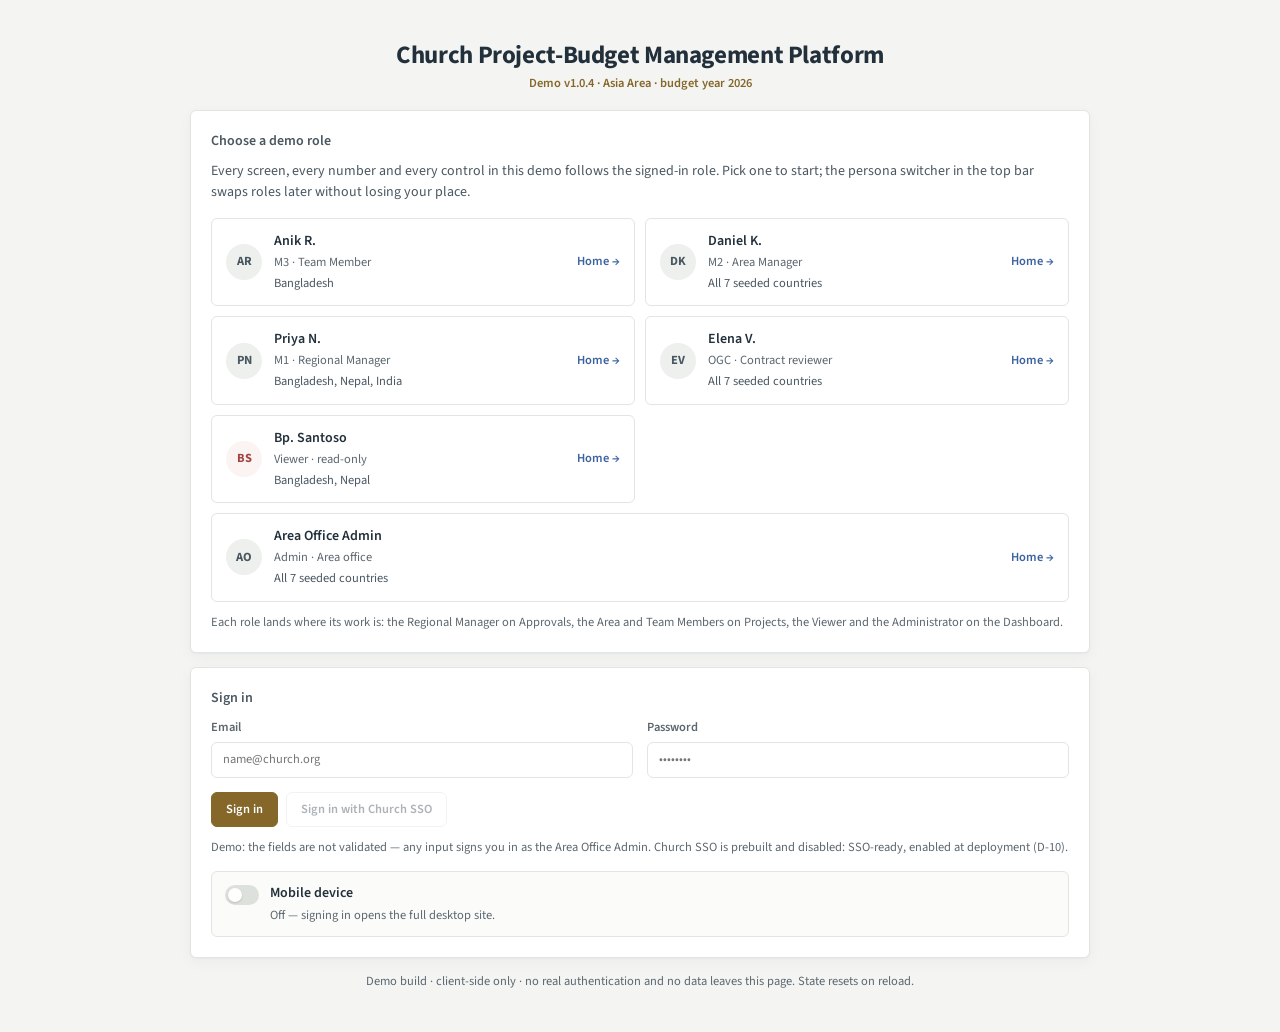
==== index.html @ 74d96c8b "Add files via upload" ====
<!DOCTYPE html>
<html lang="en">
<head>
<meta charset="UTF-8">
<meta name="viewport" content="width=device-width, initial-scale=1.0">
<title>Church Budget Platform — Demo v1.2.4</title>
<link rel="preconnect" href="https://fonts.googleapis.com">
<link rel="preconnect" href="https://fonts.gstatic.com" crossorigin>
<link href="https://fonts.googleapis.com/css2?family=Source+Sans+3:wght@400;600;700&family=Atkinson+Hyperlegible:wght@400;700&display=swap" rel="stylesheet">
<link rel="stylesheet" href="css/app.css">
<link rel="stylesheet" href="css/p4p6.css">
<link rel="stylesheet" href="css/dash.css">
<link rel="stylesheet" href="css/p5p9.css">
<link rel="stylesheet" href="css/p7p8.css">
<link rel="stylesheet" href="css/p1.css">
<link rel="stylesheet" href="css/p10.css">
<link rel="stylesheet" href="css/v101-proj.css">
<link rel="stylesheet" href="css/v101-msg.css">
<link rel="stylesheet" href="css/p9int.css">
<link rel="stylesheet" href="css/p12.css">
<link rel="stylesheet" href="css/home.css">
<link rel="stylesheet" href="css/p9data.css">
<!-- v1.2.2 shared view kit: last, so its grammar wins over page files -->
<link rel="stylesheet" href="css/uikit.css">
</head>
<body>

<div id="app"></div>

<script src="js/config.js"></script>
<script src="js/data.js"></script>
<script src="js/derive.js"></script>
<script src="js/store.js"></script>
<script src="js/actions.js"></script>
<script src="js/egc.js"></script>
<script src="js/contracts.js"></script>
<script src="js/ui.js"></script>
<!-- v1.2.2 shared view kit: after ui.js (uses U.flagMark/U.ccOf), before every page -->
<script src="js/uikit.js"></script>
<script src="js/widgets.js"></script>
<script src="js/pages/p3.js"></script>
<script src="js/pages/stubs.js"></script>
<script src="js/pages/p2.js"></script>
<script src="js/pages/p4.js"></script>
<script src="js/pages/p6.js"></script>
<script src="js/pages/p5.js"></script>
<script src="js/pages/p7.js"></script>
<script src="js/pages/p8.js"></script>
<script src="js/pages/p9.js"></script>
<script src="js/pages/p1.js"></script>
<script src="js/pages/p10.js"></script>
<script src="js/pages/p11.js"></script>
<script src="js/pages/p12.js"></script>
<!-- v1.2.0 role homes: after stubs.js so the real pages win (F30) -->
<script src="js/pages/p13.js"></script>
<script src="js/pages/p14.js"></script>
<script src="js/pages/p15.js"></script>
<script src="js/pages/p16.js"></script>
<script src="js/pages/p17.js"></script>
<!-- v1.2.0 persistence: immediately before app.js (T-01, F1) -->
<script src="js/persist.js"></script>
<script src="js/app.js"></script>
</body>
</html>
---- css/app.css ----
/* ============================================================================
   Church Budget Platform — application stylesheet
   Tokens per docs/03_DESIGN_SYSTEM.md, then components C-01…C-20 as sections.
   One family (Source Sans 3). No mono. No tracked-uppercase labels.
   Spacing comes from --pad and --gap only.
   ========================================================================= */

/* ---------------------------------------------------------------- tokens -- */
:root{
  --paper:#F4F5F3; --card:#FFFFFF; --ink:#22303B; --slate:#4A5761; --muted:#5C6770;   /* v1.2.1 R1: 5.3:1 on --paper (was #69747E = 4.36) */
  --line:#E2E5E1; --line2:#EDEFEC;
  --brass:#85672A;   /* v1.2.1 R2: white text 5.3:1 (was #9A7833 = 4.11); --brass-tint keeps the lighter hue for bars/chips */ --brass-tint:#9A7833; --verd:#366E63;   /* v1.2.1 R1: 5.3:1 on --verd-bg (was #3F7E72 = 4.28) */ --glass:#3C63A0; --rose:#A3423E;
  /* v1.2.3 audit — the deep-rose sibling, for rose TEXT on a tinted surface,
     the way --s3-ink already exists for --s3. Same hue (2°), one step
     darker: --rose itself measures 3.86–4.28:1 on the eight country tints
     once P5's expansion wash is over them and fails AA; this is 4.85:1 at
     worst. Fills, dots, borders and rules keep --rose. */
  --rose-ink:#8B3835;
  --rose-bg:#FBF4F3; --brass-bg:#FBF8F1; --verd-bg:#F5FAF8;
  --s1:#3F7E72; --s2:#3C63A0; --s3:#9A7833; --s4:#98A1A8; --sx:#A3423E;
  /* v1.2.1 R1 — text-safe variants: the s3/s4 fills stay pastel for bars, the words use these */
  --s3-ink:#85672A; --s4-ink:#5F6A72;
  --gantt-fill:#E7F0F5; --gantt-edge:#7FA8C4;
  --gantt-fill2:#EFEAF6; --gantt-edge2:#9280BC;

  --sans:'Source Sans 3',-apple-system,'Segoe UI',system-ui,sans-serif;
  --comfort:'Atkinson Hyperlegible','Source Sans 3',-apple-system,system-ui,sans-serif;
  --f:var(--sans);

  --r:6px; --pad:20px; --gap:14px;
  --shadow:0 1px 2px rgba(34,48,59,.04), 0 4px 14px rgba(34,48,59,.04);
  --gantt-label:178px;
}
body.comfort{--f:var(--comfort)}

/* -------------------------------------------------------- accent tones -- */
/* v1.2.5.1 — the Tone picker (top bar) recolours ONLY the warm brand-accent
   family, as one coherent hue: --brass and --s3-ink are the dark primary
   (white text on a filled control AND text on --paper, both AA-verified),
   --brass-tint / --s3 the lighter fill for bars & chips, --brass-bg a very
   light tint for chip/phase backgrounds. Every other token — rose, verd,
   glass, the country --cc-* tints and all neutrals — is left untouched, so
   the app's semantics and clean light base never change with the tone.
   Contrast (white-on-primary / primary-on-#F4F5F3):
     espresso-mocha 5.29 / 4.84   champagne-gold 5.05 / 4.61
     terracotta-clay 5.27 / 4.82  slate-blue 6.03 / 5.51
     forest-green 5.89 / 5.38     olive-sage 5.83 / 5.33
     ink-indigo 8.35 / 7.63       (all ≥ 4.5 AA). */
:root[data-tone="espresso-mocha"]{
  --brass:#85672A; --brass-tint:#9A7833; --brass-bg:#FBF8F1; --s3:#9A7833; --s3-ink:#85672A;
}
:root[data-tone="champagne-gold"]{
  --brass:#8A6A1F; --brass-tint:#B08A34; --brass-bg:#FBF6E8; --s3:#B08A34; --s3-ink:#8A6A1F;
}
:root[data-tone="terracotta-clay"]{
  --brass:#A85436; --brass-tint:#C47A55; --brass-bg:#FBF2ED; --s3:#C47A55; --s3-ink:#A85436;
}
:root[data-tone="slate-blue"]{
  --brass:#3C63A0; --brass-tint:#5D7FB5; --brass-bg:#EFF3FA; --s3:#5D7FB5; --s3-ink:#3C63A0;
}
:root[data-tone="forest-green"]{
  --brass:#366E63; --brass-tint:#4C8A7C; --brass-bg:#F0F7F4; --s3:#4C8A7C; --s3-ink:#366E63;
}
:root[data-tone="olive-sage"]{
  --brass:#5E6B24; --brass-tint:#7C8B3C; --brass-bg:#F5F7EA; --s3:#7C8B3C; --s3-ink:#5E6B24;
}
:root[data-tone="ink-indigo"]{
  --brass:#46468C; --brass-tint:#6B6BB0; --brass-bg:#F1F1FA; --s3:#6B6BB0; --s3-ink:#46468C;
}

/* ------------------------------------------------------------------ base -- */
*{box-sizing:border-box;margin:0;padding:0}
html,body{max-width:100%}
body{font-family:var(--f);background:var(--paper);color:var(--ink);
  font-size:14px;line-height:1.55;-webkit-font-smoothing:antialiased;
  overflow-wrap:break-word;overflow-x:hidden}
button{font:inherit;cursor:pointer;background:none;border:none;color:inherit}
a{color:inherit}
summary{list-style:none;cursor:pointer}
summary::-webkit-details-marker{display:none}
summary::marker{content:''}
.num{font-variant-numeric:tabular-nums}
.hide{display:none !important}
.vh{position:absolute;width:1px;height:1px;overflow:hidden;clip:rect(0 0 0 0);white-space:nowrap}

/* ============================================ C-01 · app shell + sidebar == */
.shell{display:grid;grid-template-columns:212px minmax(0,1fr);min-height:100vh}
.side{background:#FBFCFA;border-right:1px solid var(--line);padding:20px 0;
  position:sticky;top:0;height:100vh;min-width:0;display:flex;flex-direction:column}
.brand{font-size:16px;font-weight:700;padding:0 20px 16px;
  border-bottom:1px solid var(--line2);margin-bottom:12px;letter-spacing:-.01em}
.brand small{display:block;font-size:11.5px;font-weight:600;color:var(--brass);margin-top:2px}
.nav{min-width:0}
.side a{display:flex;justify-content:space-between;align-items:center;gap:8px;
  padding:9px 20px;font-size:14px;color:var(--slate);text-decoration:none}
.side a:hover{background:#F1F3F0}
.side a.on{background:#EDF0EC;color:var(--ink);font-weight:600;box-shadow:inset 3px 0 0 var(--brass)}
.side .grp{font-size:11.5px;font-weight:600;color:var(--muted);padding:18px 20px 6px}
.badge{font-size:11.5px;font-weight:600;color:#fff;background:var(--rose);
  border-radius:999px;padding:1px 8px;font-variant-numeric:tabular-nums;flex:none}
.side .me{margin-top:auto;padding:14px 20px 0;border-top:1px solid var(--line2);
  font-size:12.5px;color:var(--muted);min-width:0}
.side .me b{display:block;color:var(--slate);font-size:12.5px}

/* topbar (persona switcher lives here, top right) */
.topbar{display:flex;align-items:center;gap:10px;flex-wrap:wrap;
  padding:12px 28px;border-bottom:1px solid var(--line);background:#FBFCFA}
.topbar .where{font-size:12.5px;color:var(--muted);min-width:0}
.topbar .rt{margin-left:auto;display:flex;align-items:center;gap:10px;flex-wrap:wrap}
.persona{display:flex;align-items:center;gap:8px}
.persona label{font-size:12.5px;font-weight:600;color:var(--muted)}
.sel{font-family:inherit;font-size:12.5px;font-weight:600;color:var(--ink);
  border:1px solid var(--line);
  border-radius:var(--r);background:#fff;padding:7px 12px;white-space:nowrap;max-width:100%}
.rolechip{font-size:11.5px;font-weight:600;color:var(--slate);background:#EDF0EC;
  border-radius:999px;padding:2px 9px;white-space:nowrap}
.rolechip.viewer{background:var(--rose-bg);color:var(--rose)}

.main{padding:22px 28px 60px;min-width:0;max-width:1280px}

/* ------------------------------------------------------------ page head -- */
.pagehead{display:flex;align-items:center;gap:var(--gap);flex-wrap:wrap;margin-bottom:4px}
.pagehead h1{font-size:25px;font-weight:700;letter-spacing:-.015em;min-width:0}
.pagehead .sub{font-size:12.5px;color:var(--muted)}
.pagehead .sp{margin-left:auto;display:flex;gap:8px;flex-wrap:wrap;align-items:center}
.crumb{font-size:12.5px;font-weight:600;color:var(--muted);margin-bottom:6px}

/* ------------------------------------------------------- buttons / chips -- */
.btn{display:inline-flex;align-items:center;gap:6px;font-size:12.5px;font-weight:600;
  padding:7px 14px;border-radius:var(--r);border:1px solid var(--line);background:#fff;
  color:var(--slate);white-space:nowrap;text-decoration:none}
.btn:hover{border-color:var(--muted)}
.btn.brass{background:var(--brass);border-color:var(--brass);color:#fff}
.btn.brass:hover{border-color:var(--brass);filter:brightness(.95)}
.btn.sm{font-size:12.5px;padding:4px 10px}
.btn[disabled]{opacity:.45;pointer-events:none}

/* v1.2.5.1 — accent-tone picker (top bar). A small label plus a row of round
   swatches; each swatch always shows its OWN tone (static colours below), the
   active one carries a ring. The row lives inside .rt, which already wraps, so
   it never forces horizontal scroll down to 360px. */
.tonepick{display:flex;align-items:center;gap:6px;flex-wrap:wrap}
.tonelabel{font-size:11.5px;font-weight:600;color:var(--muted)}
/* the visible dot stays ~18px; the button itself is a 32px hit area (padding
   around the dot) so it is a proper tap target, not a sub-threshold one */
.tone-sw{display:inline-flex;align-items:center;justify-content:center;
  min-width:32px;min-height:32px;padding:7px;border:none;background:none;
  border-radius:999px;line-height:0}
.tone-sw .tone-dot{display:block;width:18px;height:18px;border-radius:999px;
  background:var(--sw);box-shadow:inset 0 0 0 1px rgba(34,48,59,.18)}
.tone-sw:hover .tone-dot{box-shadow:inset 0 0 0 1px rgba(34,48,59,.35)}
/* selected: a paper gap then a ring in the tone's own primary — visible on
   light and dark swatches alike */
.tone-sw.on .tone-dot{box-shadow:0 0 0 2px var(--card),0 0 0 3.5px var(--swr),inset 0 0 0 1px rgba(255,255,255,.35)}
.tone-sw:focus-visible{outline:2px solid var(--glass);outline-offset:1px}
.tone-sw:focus{outline:none}
.tone-sw:focus-visible .tone-dot{box-shadow:inset 0 0 0 1px rgba(34,48,59,.35)}
.tone-sw:active{transform:scale(.94)}
/* static per-tone swatch colours (dot fill --sw / ring --swr) — independent of
   the active tone so every swatch previews its own accent */
.tone-sw[data-tone="espresso-mocha"]{--sw:#9A7833;--swr:#85672A}
.tone-sw[data-tone="champagne-gold"]{--sw:#B08A34;--swr:#8A6A1F}
.tone-sw[data-tone="terracotta-clay"]{--sw:#C47A55;--swr:#A85436}
.tone-sw[data-tone="slate-blue"]{--sw:#5D7FB5;--swr:#3C63A0}
.tone-sw[data-tone="forest-green"]{--sw:#4C8A7C;--swr:#366E63}
.tone-sw[data-tone="olive-sage"]{--sw:#7C8B3C;--swr:#5E6B24}
.tone-sw[data-tone="ink-indigo"]{--sw:#6B6BB0;--swr:#46468C}

.filters{display:flex;gap:8px;flex-wrap:wrap;align-items:center;margin:var(--gap) 0}
.chip{font-size:12.5px;font-weight:600;padding:5px 12px;border-radius:999px;
  border:1px solid var(--line);background:#fff;color:var(--slate);white-space:nowrap}
.chip .n{font-size:11.5px;font-weight:600;color:var(--muted);margin-left:5px;
  font-variant-numeric:tabular-nums}
.chip:hover{border-color:var(--muted)}
.chip.on{background:var(--ink);border-color:var(--ink);color:#fff}
.chip.on .n{color:#C6CEC9}
.filters .sep{width:1px;height:20px;background:var(--line);margin:0 3px}
.search{font:inherit;font-size:12.5px;color:var(--ink);border:1px solid var(--line);
  border-radius:999px;background:#fff;padding:5px 14px;min-width:262px;flex:0 1 300px}
.search::placeholder{color:var(--muted)}
.search:focus{outline:none;border-color:var(--brass);box-shadow:0 0 0 3px rgba(154,120,51,.12)}
@media(max-width:520px){.search{min-width:0;flex:1 1 100%}}

/* -------------------------------------------------------- cards / C-02 --- */
.card{background:var(--card);border:1px solid var(--line);border-radius:var(--r);
  box-shadow:var(--shadow);padding:var(--pad);min-width:0}
.card + .card{margin-top:var(--gap)}
.card h2{font-size:14px;font-weight:600;color:var(--slate);margin-bottom:var(--gap)}
.card h2 .more{float:right;font-weight:600;font-size:12.5px;color:var(--glass);cursor:pointer}
.card p{font-size:14px;color:var(--slate)}
.card p + p{margin-top:8px}

.kpis{display:grid;grid-template-columns:repeat(4,minmax(0,1fr));gap:var(--gap);margin-bottom:var(--gap)}
.kpi{background:#fff;border:1px solid var(--line);border-left:3px solid var(--line);
  border-radius:var(--r);box-shadow:var(--shadow);padding:16px 18px;min-width:0}
.kpi.alert{border-left-color:var(--rose)}
.kpi .k{font-size:12.5px;font-weight:600;color:var(--muted);margin-bottom:6px}
.kpi .v{font-size:25px;font-weight:700;letter-spacing:-.01em;line-height:1.15;
  font-variant-numeric:tabular-nums}
.kpi.alert .v{color:var(--rose)}
.kpi .d{font-size:12.5px;color:var(--muted);margin-top:5px}

/* attention pill (shared micro-layout) */
.tagpill{flex:none;min-width:60px;text-align:center;font-size:12.5px;font-weight:700;
  font-variant-numeric:tabular-nums;padding:3px 6px;border-radius:999px;
  border:1.5px solid var(--line);color:var(--slate);background:#fff}
.tagpill.rose{border-color:#E5C6C4;color:var(--rose);background:var(--rose-bg)}
.tagpill.brass{border-color:#E2D3B4;color:var(--brass);background:var(--brass-bg)}

/* coverage cell (bar ∣ right-aligned %) */
.covcell{display:inline-grid;grid-template-columns:56px 48px;align-items:center;gap:8px}
.covbar{width:56px;height:5px;border-radius:999px;background:#EFF1EE;overflow:hidden}
.covbar i{display:block;height:100%;background:var(--verd);border-radius:999px}
.covbar.warn i{background:var(--brass)}
.covbar.over i{background:var(--rose)}
.covcell .cv{text-align:right;font-variant-numeric:tabular-nums;font-size:12.5px}
.covcell .cv.neg{color:var(--rose);font-weight:700}

/* ============================================== C-04 · data table ======== */
.tblwrap{overflow-x:auto}
.tbl{width:100%;border-collapse:collapse;font-size:14px}
.tblwrap .tbl{min-width:560px}
.tbl th{font-size:12.5px;font-weight:600;color:var(--muted);text-align:left;
  padding:0 12px 10px;border-bottom:1px solid var(--line);white-space:nowrap}
.tbl th.r,.tbl td.r{text-align:right}
.tbl td{padding:12px;border-bottom:1px solid var(--line2);vertical-align:middle}
.tbl tr:last-child td{border-bottom:none}
.tbl td.r{font-variant-numeric:tabular-nums;white-space:nowrap}
.tbl .neg{color:var(--rose);font-weight:700}
.tbl .dim{color:var(--muted)}

/* ================================== C-04/C-05 · P3 register + rows ======= */
.list{border:1px solid var(--line);border-radius:var(--r);background:#fff;
  box-shadow:var(--shadow);overflow:hidden}
.lhead,.prow{display:grid;
  grid-template-columns:minmax(0,1fr) 196px 116px 136px 30px;
  gap:12px;align-items:center;padding:11px 16px}
.lhead{background:#FAFBFA;border-bottom:1px solid var(--line);
  font-size:12.5px;font-weight:600;color:var(--muted)}
.lhead .r{text-align:right}

/* country group header — carries the derived committed total */
.ghd{display:flex;align-items:center;gap:12px;flex-wrap:wrap;
  padding:10px 16px;background:#F6F8F5;border-bottom:1px solid var(--line);
  border-top:1px solid var(--line)}
.list .ghd:first-of-type{border-top:none}
.ghd b{font-size:14px;font-weight:700}
.ghd .cnt{font-size:12.5px;color:var(--muted)}
.ghd .rt{margin-left:auto;display:flex;align-items:center;gap:12px;flex-wrap:wrap;
  font-size:12.5px;color:var(--muted)}
.ghd .rt .money{font-variant-numeric:tabular-nums;color:var(--slate);font-weight:600}
.ghd .rt .over{color:var(--rose);font-weight:700;font-variant-numeric:tabular-nums}

details.prj{border-bottom:1px solid var(--line2)}
details.prj:last-of-type{border-bottom:none}
summary.prow:hover{background:#FBFCFA}
details.prj[open] summary.prow{background:#F8FAF8}
.pname{min-width:0}
.pname .id{font-size:12.5px;font-weight:600;color:var(--brass);
  font-variant-numeric:tabular-nums}
.pname b{display:block;font-weight:600;font-size:14px;line-height:1.35;
  overflow:hidden;text-overflow:ellipsis;white-space:nowrap}
.pname small{display:block;color:var(--muted);font-size:12.5px;
  overflow:hidden;text-overflow:ellipsis;white-space:nowrap}
.stage{min-width:0}
.stage small{display:block;font-size:12.5px;color:var(--muted);margin-top:3px;
  font-variant-numeric:tabular-nums}
.stage small.hot{color:var(--rose);font-weight:600}
.stage small.warm{color:var(--brass);font-weight:600}
.amt{font-size:14px;text-align:right;white-space:nowrap;font-variant-numeric:tabular-nums;
  font-weight:600}
.amt small{display:block;font-size:12.5px;color:var(--muted);font-weight:400}
.chev{color:var(--muted);font-size:11.5px;text-align:right;transition:transform .18s}
details.prj[open] .chev{transform:rotate(180deg)}

/* ============================================= C-13 · status pill ======== */
.pill{display:inline-flex;align-items:center;gap:6px;font-size:12.5px;font-weight:600;
  padding:2px 10px;border-radius:999px;border:1px solid currentColor;
  white-space:nowrap;line-height:1.6}
.pill .dot{width:7px;height:7px;border-radius:50%;background:currentColor;flex:none}
/* v1.2.3 audit — --s1 (#3F7E72) is the STATUS 1 identity colour, kept for
   dots, bars and rules; as TEXT it measures 4.33:1 on --paper and fails AA,
   the same trap --s3 already has an --s3-ink for (CORE_API §7: use
   --s3-ink / --s4-ink for status TEXT). --verd is the same green family one
   step darker and is already the token for "status-1 green that has to be
   read", so the pill borrows it rather than introducing a ninth colour. */
.p-s1{color:var(--verd)}.p-s2{color:var(--s2)}.p-s3{color:var(--s3-ink)}
.p-s4{color:var(--s4-ink)}.p-sx{color:var(--sx)}

/* ============================================= C-17 · progress bar ======= */
.prog{display:flex;align-items:center;gap:8px;min-width:0}
.pb{flex:1;max-width:76px;height:6px;border-radius:999px;background:#EAEDEA;overflow:hidden;flex-shrink:0}
.pb i{display:block;height:100%;background:var(--verd);border-radius:999px}
.pb.mid i{background:var(--brass)}
.prog .pc{font-size:12.5px;color:var(--slate);white-space:nowrap;font-variant-numeric:tabular-nums}
.prog .na{font-size:12.5px;color:var(--muted);font-style:italic;min-width:0;
  overflow:hidden;text-overflow:ellipsis}

/* ============================================= expanded panel ============ */
.panel{padding:6px 16px 20px;background:#FCFDFC;border-top:1px solid var(--line2)}
.ph{font-size:12.5px;font-weight:600;color:var(--slate);margin:16px 0 9px;
  display:flex;align-items:center;gap:10px;flex-wrap:wrap}
.ph .r{margin-left:auto;display:flex;gap:6px;flex-wrap:wrap}
.gnote{font-size:12.5px;color:var(--muted);margin-top:9px}
.gnote a{color:var(--glass);font-weight:600}
.pmeta{display:flex;gap:18px;flex-wrap:wrap;font-size:12.5px;color:var(--muted);margin-top:2px}
.pmeta b{color:var(--slate);font-weight:600}

/* ============================ C-16 · stage stepper (v1.2.3 reframe) ======
   ToR 12 Sep, item 1 — "align each process width to be the same": the four
   rungs are one grid, four equal tracks, full width, everywhere U.stepper
   renders (P3, P4, P6, P10, P13). Item 2 — the frame below (.sl-sub, filled
   by U.rungSubline) is row 2 of the SAME grid; ui.js pins its grid-column
   start to the rung that is current, so its left edge is the current rung's
   left edge, not a floating block that could belong to any of the four. */
.stepline{display:grid;grid-template-columns:repeat(4,minmax(0,1fr));
  gap:8px var(--sl-gap,18px)}
.sl{position:relative;display:flex;flex-direction:column;gap:3px;min-width:0;
  font-size:12.5px;padding:7px 11px;border:1px solid var(--line);border-radius:var(--r);
  background:#fff;color:var(--slate)}
.sl-row{display:flex;align-items:baseline;gap:6px;flex-wrap:wrap;min-width:0}
.sl b{font-weight:600;min-width:0;overflow-wrap:break-word;hyphens:auto;-webkit-hyphens:auto}
.sl small{display:block;color:var(--muted);font-size:12.5px;font-variant-numeric:tabular-nums;
  white-space:normal;overflow-wrap:break-word}
.sl .mk{font-weight:700;flex:none}
.sl.ok{border-color:#B9D2C9;color:var(--verd);background:var(--verd-bg)}
.sl.ok small{color:#4F6E66}   /* v1.2.1 R1 */
.sl.wait{border-color:#E3C2BF;color:var(--rose);background:#FCF6F5}
.sl.wait small{color:#8E5C59}
.sl.todo{border-style:dashed;color:var(--muted)}
/* the connector between rungs: a line in the column gap, not a grid cell of
   its own — repeat(4,…) would no longer be four EQUAL tracks if a fifth,
   narrower "conn" item sat between them. .conn/.conn.ok stay defined as-is:
   U.stepline (the generic pill-row helper) still emits them for anything
   else that wants a plain connected row. */
.conn{width:16px;height:1.5px;background:var(--line);flex:none}
.conn.ok{background:#B9D2C9}
.sl:not(:first-child)::before{content:'';position:absolute;top:17px;
  left:calc(var(--sl-gap,18px) * -1);width:var(--sl-gap,18px);height:1.5px;background:var(--line)}
.sl.sl-prevok::before{background:#B9D2C9}

/* ================================================= C-06 · gantt ========== */
.gantt{border:1px solid var(--line);border-radius:var(--r);overflow:hidden;background:#fff}
.gantt-scroll{overflow-x:auto}
/* v1.0.4 — the today pill is absolutely positioned at the very top of the
   inner block and would otherwise print over a month-group heading; the pad gives
   it a lane of its own above the month row */
.gantt-inner{min-width:640px;position:relative;padding-top:var(--k-tmlane)}
.gm,.grow2{display:grid;grid-template-columns:var(--gantt-label) minmax(0,1fr)}
.gm{border-bottom:1px solid var(--line);background:#FAFBFA}
.gm .gl{border-right:1px solid var(--line);padding:7px 12px;font-size:12.5px;
  font-weight:600;color:var(--muted)}
.mrow{display:grid;grid-template-columns:repeat(4,minmax(0,1fr))}
.mh{text-align:center;padding:7px 4px;font-size:12.5px;color:var(--slate);
  border-left:1px solid var(--line2)}
.grow2{border-bottom:1px solid var(--line2)}
.grow2:last-child{border-bottom:none}
.grow2 .gl{padding:8px 12px;border-right:1px solid var(--line);display:flex;
  flex-direction:column;justify-content:center;min-width:0}
.grow2 .gl b{font-weight:600;font-size:14px;white-space:nowrap;overflow:hidden;text-overflow:ellipsis}
.grow2 .gl small{color:var(--muted);font-size:12.5px;white-space:nowrap;
  overflow:hidden;text-overflow:ellipsis}
.track{position:relative;display:grid;grid-template-columns:repeat(16,minmax(0,1fr));
  align-items:center;min-height:40px;
  background-image:linear-gradient(to right,var(--line2) 0 1px,transparent 1px 100%);
  background-size:calc(100%/16) 100%}
.bar{grid-row:1;align-self:center;z-index:2;height:26px;border-radius:999px;margin:0 3px;
  background:var(--gantt-fill);border:1px solid var(--gantt-edge);
  display:flex;align-items:center;padding:0 11px;gap:7px;font-size:12.5px;color:var(--ink);
  white-space:nowrap;overflow:hidden;position:relative}
.bar .fill{position:absolute;left:0;top:0;bottom:0;background:rgba(63,126,114,.22);
  border-radius:999px 0 0 999px}
.bar .fill.full{border-radius:999px}
.bar span{position:relative;z-index:1;overflow:hidden;text-overflow:ellipsis}
.bar.v2{background:var(--gantt-fill2);border-color:var(--gantt-edge2)}
.bar.plan{background:#F5F6F4;border-style:dashed;color:var(--muted)}
.bar i{width:7px;height:7px;border-radius:50%;background:var(--gantt-edge);flex:none;
  position:relative;z-index:1}
.bar.v2 i{background:var(--gantt-edge2)}
.bar.plan i{background:var(--s4)}
/* v1.2.3 — the "today · <date>" pill is gone (ToR's Overall item); K.todayMark
   (uikit) now draws the chapel marker (uikit.css §9) and calls the line here
   with cls:''. K.todayMark reads `o.cls || 'k'` — an empty string is falsy in
   JS, so it falls through to the default prefix and the line comes out
   ".k-today", not the old ".today"; this rule is renamed to match rather than
   the marker having to know this chart's old name for its line. */
.k-today{position:absolute;top:var(--k-tmlane);bottom:0;width:1.5px;background:var(--rose);opacity:.7;
  z-index:5;pointer-events:none;margin-left:-.75px}

/* ---------------------------------------------------------- foot strip -- */
.foot{display:flex;justify-content:space-between;gap:12px;flex-wrap:wrap;
  padding:13px 4px 0;font-size:12.5px;color:var(--muted)}
.foot b{color:var(--ink);font-variant-numeric:tabular-nums}
.foot .neg{color:var(--rose);font-weight:600;font-variant-numeric:tabular-nums}

/* ------------------------------------------------------------- notices -- */
.pagenote{font-size:12.5px;color:var(--muted);margin-top:16px;max-width:78ch}
.hintbar{margin:var(--gap) 0 0;padding:10px 14px;border:1px solid var(--line);
  border-left:3px solid var(--brass);border-radius:var(--r);background:#fff;
  font-size:12.5px;color:var(--slate)}
.phasetag{display:inline-block;font-size:11.5px;font-weight:600;color:var(--brass);
  background:var(--brass-bg);border:1px solid #E2D3B4;border-radius:999px;padding:1px 9px}
.stubgrid{display:grid;grid-template-columns:repeat(2,minmax(0,1fr));gap:var(--gap);margin-top:var(--gap)}
.stublist{list-style:none;font-size:14px;color:var(--slate)}
.stublist li{padding:7px 0;border-bottom:1px solid var(--line2);display:flex;gap:10px}
.stublist li:last-child{border-bottom:none}
.stublist li::before{content:'·';color:var(--brass);font-weight:700}

/* ================================ C-03 · aligned budget bar (v1.0.1) ===== */
/* Every row in a column shares one scale, so .ubar-rule lands on the same x
   down the whole column and reads as one continuous 100% line. Anything past
   it is the same 135° rose hatch the dashboard already uses for an over-run. */
.ubar-wrap{display:flex;align-items:center;gap:10px;min-width:0}
/* #EFF1EE is the same empty-track neutral the C-03 dashboard bar already uses,
   so a bar reads identically wherever it appears */
.ubar{position:relative;flex:1 1 auto;min-width:0;height:16px;border-radius:999px;
  background:#EFF1EE}
.ubar-wrap.sm .ubar{height:10px}
.ubar-fill{position:absolute;left:0;top:0;bottom:0;border-radius:999px 0 0 999px;
  background:var(--verd)}
.ubar-fill.warn,.ubar-fill.over{background:var(--brass)}
.ubar-over{position:absolute;top:0;bottom:0;border-radius:0 999px 999px 0;
  background:repeating-linear-gradient(135deg,
    rgba(163,66,62,.20) 0 5px, rgba(163,66,62,.42) 5px 10px)}
.ubar-rule{position:absolute;top:-7px;bottom:-7px;width:2px;background:var(--ink);
  border-radius:2px;opacity:.55}
.ubar-val{flex:none;min-width:52px;text-align:right;font-size:12.5px;font-weight:600;
  color:var(--slate);font-variant-numeric:tabular-nums}
.ubar-val.neg{color:var(--rose)}

/* ------------------------------------------------- generic field (C-11) -- */
/* the one plain input the shell owns; page stylesheets keep their own */
.fld{font-size:12.5px;font-family:inherit;color:var(--ink);background:var(--card);
  border:1px solid var(--line);border-radius:var(--r);padding:7px 11px;
  min-width:0;max-width:100%}
.fld:focus{outline:2px solid var(--glass);outline-offset:1px}
.fld.wide{width:100%;display:block}
.fldlab{display:block;font-size:12.5px;font-weight:600;color:var(--slate);margin-bottom:6px}
.fldrow{display:flex;gap:8px;align-items:center;flex-wrap:wrap;margin-bottom:var(--gap)}
.fldrow .fld{flex:1 1 240px}

/* ============================================== C-12 · modal (base) ====== */
.modal-wrap{position:fixed;inset:0;background:rgba(34,48,59,.32);z-index:80;
  display:flex;align-items:center;justify-content:center;padding:20px}
.modal{background:#fff;border-radius:8px;box-shadow:0 20px 50px rgba(34,48,59,.24);
  padding:var(--pad);max-width:460px;width:100%}
.modal h3{font-size:16px;font-weight:700;margin-bottom:8px}
.modal p{font-size:14px;color:var(--slate)}
.modal .acts{display:flex;gap:8px;justify-content:flex-end;margin-top:var(--gap)}

/* ============================================ C-20 · scope selector ====== */
.scope{position:relative}
.scope-btn{display:inline-flex;align-items:center;gap:8px;font-size:12.5px;font-weight:600;
  color:var(--ink);border:1px solid var(--line);border-radius:var(--r);background:#fff;
  padding:7px 12px;white-space:nowrap}
.scope-btn .chip{font-size:11.5px;font-weight:700;background:#EDF0EC;border-radius:999px;
  padding:1px 8px;color:var(--slate);border:none}

/* ========================================================= responsive ==== */
@media(max-width:1020px){
  .kpis{grid-template-columns:repeat(2,minmax(0,1fr))}
  .stubgrid{grid-template-columns:minmax(0,1fr)}
}
@media(max-width:880px){
  .shell{grid-template-columns:minmax(0,1fr)}
  .side{position:static;height:auto;flex-direction:column;padding:14px 0 0;
    border-right:none;border-bottom:1px solid var(--line)}
  .brand{padding:0 16px 12px;margin-bottom:0}
  .nav{display:flex;gap:2px;overflow-x:auto;padding:8px 10px;border-top:1px solid var(--line2)}
  .side .grp{display:none}
  .side a{padding:7px 12px;border-radius:var(--r);white-space:nowrap;font-size:12.5px}
  .side a.on{box-shadow:inset 0 -3px 0 var(--brass)}
  .side .me{margin:0;padding:10px 16px;border-top:1px solid var(--line2)}
  .side .me b{display:inline;margin-right:6px}
  .topbar{padding:10px 16px}
  .main{padding:18px 16px 48px}
}
@media(max-width:860px){
  .lhead,.prow{grid-template-columns:minmax(0,1fr) 120px 26px;row-gap:8px}
  .lhead .c-stage,.lhead .c-prog{display:none}
  .stage{grid-column:1/-1;order:4;display:flex;gap:10px;align-items:center;flex-wrap:wrap}
  .stage small{margin:0}
  .prog{grid-column:1/-1;order:5}
  .prog .pb{max-width:120px}
}
@media(max-width:520px){
  .kpis{grid-template-columns:minmax(0,1fr)}
  .main{padding:16px 12px 44px}
  .lhead,.prow{padding:11px 12px}
  .panel{padding:6px 12px 18px}
  .ghd{padding:10px 12px}
  .pagehead h1{font-size:20px}
  .topbar .rt{width:100%;margin-left:0}
  .sel{max-width:100%}
}

/* ---------------------------------------------------- v1.0.2 brand mark -- */
/* "Church Budget&Project MS" — chapel glyph in gold with a slow lux shimmer
   sweep and three twinkling glints. Deliberate client-requested accent; the
   effect stays inside the brand block and uses the brass family only. */
.brand-v2{display:flex;align-items:center;gap:10px;min-width:0}
.brand-v2 .btxt{min-width:0}
.brand-v2 .bname{display:block;font-size:14px;line-height:1.15;color:var(--ink)}
.bico{width:30px;height:30px;flex:none;overflow:visible}
.bico .bico-door{fill:#FDFBF6}
.bico{filter:drop-shadow(0 1px 2px rgba(154,120,51,.35))}
.bico g{animation:bico-lux 5.5s ease-in-out infinite}
@keyframes bico-lux{
  0%,100%{filter:brightness(1)}
  46%{filter:brightness(1)}
  52%{filter:brightness(1.28) saturate(1.15)}
  58%{filter:brightness(1)}
}
.bico .glint{fill:#E9D9A8;opacity:0}
.bico .g1{animation:bico-glint 5.5s ease-in-out infinite .2s}
.bico .g2{animation:bico-glint 5.5s ease-in-out infinite 1.9s}
.bico .g3{animation:bico-glint 5.5s ease-in-out infinite 3.4s}
@keyframes bico-glint{
  0%,100%{opacity:0;transform:scale(.4)}
  6%{opacity:.95;transform:scale(1.15)}
  12%{opacity:0;transform:scale(.4)}
}
/* v1.2.1 R4 — touch targets on narrow screens (P10, role homes, chips) */
@media (max-width:768px){
  .btn.sm,.btn{min-height:40px;padding-top:8px;padding-bottom:8px}
  .chip,.p6-chips .chip,.cchip{min-height:36px;padding-top:6px;padding-bottom:6px}
  .p6-id,.gs-link,.p6-card a:not(.btn){display:inline-block;padding:8px 0;min-height:32px}
  .cchip .x,.p2-scx,.p2-sc-x,[data-p2="scope-remove"]{min-width:28px;min-height:28px}
  .topbar .btn.sm{min-height:36px}
}
@media (prefers-reduced-motion:reduce){
  .bico g,.bico .glint{animation:none}
  .bico .glint{opacity:.5}
}

/* Add-on module chip beside a nav label (TimeBlock, D-07).
   v1.0.3 · the chip now reads "Required Licenses", so the nav label has to be
   allowed to shrink and the chip to wrap under it at narrow sidebar widths. */
.side a > span{min-width:0;overflow-wrap:break-word}
.side a .addon{display:inline-block;font-size:11.5px;font-weight:600;color:var(--brass);
  border:1px solid #E2D3B4;border-radius:999px;padding:0 6px;margin-left:7px;
  vertical-align:1px;background:#FDFBF6;letter-spacing:0;white-space:nowrap}
.p5-addon{font-size:11.5px;font-weight:600;color:var(--brass);
  border:1px solid #E2D3B4;border-radius:999px;padding:1px 8px;margin-left:8px;
  vertical-align:3px;background:#FDFBF6}

/* ============================================================================
   v1.0.3 · C-21 country identity palette
   ----------------------------------------------------------------------------
   Client-approved deviation from design rule 4 ("no tinted cards"): the seven
   seeded countries carry a flag-derived pastel identity so a country band on P3
   and a country section on P11 read as the same object. Three tones per country,
   defined ONCE here and nowhere else:

     --cc-<code>-bold   pastel, header/band background (BOLD tone)
     --cc-<code>-light  pastel, row-area / section background (LIGHT tone)
     --cc-<code>-line   saturated flag accent, for 3px rules and borders only

   Contrast, measured against the tokens actually printed on them:
     ink  #22303B on every -bold  ≥ 10.1:1     (AA/AAA normal text)
     slate#4A5761 on every -bold  ≥  5.5:1     (AA normal text)
     rose #A3423E on every -bold  ≥  4.6:1     (AA — the over/alert value)
     -line vs its own -bold       ≥  4.0:1     (AA non-text, 3px rules)
   The two flag-yellow lines (IND saffron, MMR golden) are darkened from the
   literal flag hex so a 3px rule clears 3:1 on both the pastel and white.

   Nothing else in the app may inherit these: the ONLY consumers are the .cc-*
   utility classes below, and the only elements that carry a .cc-* class are the
   P3 country band / body / chip and the P11 country header / row / pin. */
:root{
  --cc-bgd-bold:#D2E7DE; --cc-bgd-light:#F1F8F4; --cc-bgd-line:#2E6B54;
  --cc-npl-bold:#F4D8DE; --cc-npl-light:#FBF2F4; --cc-npl-line:#A63446;
  --cc-khm-bold:#D6E0F3; --cc-khm-light:#F1F4FA; --cc-khm-line:#33518F;
  --cc-ind-bold:#FCE3C3; --cc-ind-light:#FDF6EC; --cc-ind-line:#9C6318;
  --cc-mmr-bold:#F6EBB8; --cc-mmr-light:#FCF9EA; --cc-mmr-line:#7F6F1A;
  --cc-lao-bold:#F5DBD5; --cc-lao-light:#FBF3F1; --cc-lao-line:#2C4E8A;
  /* v1.0.4 · HKG. The flag is red and white, but red is already spoken for by
     NPL crimson and LAO, so the identity comes from the bauhinia flower on the
     flag instead: a violet family that stays its own colour beside both. */
  --cc-hkg-bold:#E3DCF0; --cc-hkg-light:#F5F2FA; --cc-hkg-line:#5B4A8A;
  /* neutral fallback for any country the palette does not know */
  --cc-x-bold:#E4E7E3;   --cc-x-light:#F7F8F6;   --cc-x-line:#69747E;
}

/* The utility classes expose the trio under three generic names, so every page
   stylesheet writes var(--ccb) / var(--ccl) / var(--ccx) and stays completely
   palette-agnostic — an eighth country is one line here and nothing else. */
.cc-x  {--ccb:var(--cc-x-bold);  --ccl:var(--cc-x-light);  --ccx:var(--cc-x-line)}
.cc-bgd{--ccb:var(--cc-bgd-bold);--ccl:var(--cc-bgd-light);--ccx:var(--cc-bgd-line)}
.cc-npl{--ccb:var(--cc-npl-bold);--ccl:var(--cc-npl-light);--ccx:var(--cc-npl-line)}
.cc-khm{--ccb:var(--cc-khm-bold);--ccl:var(--cc-khm-light);--ccx:var(--cc-khm-line)}
.cc-ind{--ccb:var(--cc-ind-bold);--ccl:var(--cc-ind-light);--ccx:var(--cc-ind-line)}
.cc-mmr{--ccb:var(--cc-mmr-bold);--ccl:var(--cc-mmr-light);--ccx:var(--cc-mmr-line)}
.cc-lao{--ccb:var(--cc-lao-bold);--ccl:var(--cc-lao-light);--ccx:var(--cc-lao-line)}
.cc-hkg{--ccb:var(--cc-hkg-bold);--ccl:var(--cc-hkg-light);--ccx:var(--cc-hkg-line)}

/* the flag glyph: colour emoji, so it must never inherit a text colour or a
   tabular-numeral setting; sized to sit on the label baseline */
.ccflag{font-style:normal;font-size:14px;line-height:1;flex:none;
  font-variant-numeric:normal;letter-spacing:0;display:inline-flex;align-items:center;vertical-align:-1px}
/* v1.2.1 R3 — inline SVG flags (renders the same on Windows; emoji flags fell back to letters) */
.ccflag svg{width:16px;height:12px;border-radius:2px;box-shadow:0 0 0 1px rgba(0,0,0,.08);display:block}
.dwcc .ccflag svg,.p11-cc .ccflag svg{width:14px;height:10.5px}

/* ================================ v1.1.0 · gate step (U.gateStep · C-15b) ==
   One fragment, four surfaces (P3 panel, P4 tracker, P6 inbox, P10). Chips
   reuse the pill grammar already in this file — no new colours, no new
   family, nothing that a page stylesheet has to know about. */
.gs{min-width:0}
.gs-hd{display:flex;align-items:baseline;gap:8px;flex-wrap:wrap}
.gs-hd b{font-size:14px;font-weight:600}
.gs-mode{font-size:11.5px;font-weight:600;color:var(--muted)}
.gs-line{display:flex;align-items:center;gap:7px;flex-wrap:wrap;margin-top:5px}
.gs-sub{font-size:12.5px;color:var(--muted);margin-top:4px}
.gs-sub b{color:var(--slate);font-weight:600}
.gs-src{font-size:11.5px;font-weight:600;color:var(--slate);background:#EFF1EE;
  border:1px solid var(--line);border-radius:999px;padding:1px 9px;white-space:nowrap}
.gs-src.adv{color:var(--brass);border-color:#E2D3B4;background:var(--brass-bg)}
.gs-ref{font-size:12.5px;color:var(--muted)}
.gs-sync{font-size:11.5px;font-weight:600;border:1px solid var(--line);border-radius:999px;
  padding:1px 9px;color:var(--muted);white-space:nowrap}
.gs-sync.ok{color:var(--verd);border-color:#B9D2C9;background:var(--verd-bg)}
.gs-sync.queued{color:var(--brass);border-color:#E2D3B4;background:var(--brass-bg)}
.gs-sync.failed{color:var(--rose);border-color:#E5C6C4;background:var(--rose-bg)}
.gs-link{font-size:12.5px;font-weight:600;color:var(--glass);text-decoration:none;white-space:nowrap}
.gs-link:hover{text-decoration:underline}

/* --------- v1.1.0 · P10 quick-view rows for proposals and contracts -------
   The two new lists reuse .p10-card exactly (css/p10.css); what they add is a
   card that is itself the link, which a <button> needs spelling out. Kept here
   rather than in p10.css so the whole v1.1.0 UI delta sits in one file. */
.p10-link{display:block;width:100%;text-align:left;text-decoration:none;color:inherit}
.p10-link:hover{border-color:var(--brass)}

/* ======================================================= v1.2.0 FLOW =====
   WP2 · the four-rung stepper's new parts, plus the shared list grammars the
   needs-you row, the worker task list, the chain line and the portfolio bar
   row are drawn with. Nothing above this fence is touched. */
.sl.sl-cur{box-shadow:0 0 0 2px rgba(0,0,0,.045)}
.sl.sl-dead{border-color:#E3C2BF;color:var(--rose);background:#FCF6F5}
.sl.sl-dead s{text-decoration:line-through;opacity:.75}
.sl-tag{font-size:11.5px;font-weight:700;letter-spacing:.02em;text-transform:uppercase;
  color:#fff;background:var(--rose);border-radius:999px;padding:1px 7px;margin-left:2px}
/* v1.2.3 (ToR 12 Sep, item 2/3) — the frame under the current rung. A plain
   border by default; the left accent and tint pick up the worst tone among
   the lines it holds (hot/warm), so a waiting gate still reads as the time
   alert it is now that the alert lives inside the frame instead of floating
   as its own rose sentence above it. Grid-column start comes from ui.js. */
.sl-sub{display:block;grid-column:var(--sl-c4,1)/-1;
  margin-top:8px;padding:9px 13px;font-size:12.5px;color:var(--muted);
  background:#fff;border:1px solid var(--line);border-left:3px solid var(--line);
  border-radius:var(--r);min-width:0}
.sl-sub.warm{border-left-color:var(--brass);background:var(--brass-bg)}
.sl-sub.hot{border-left-color:var(--rose);background:var(--rose-bg)}
/* audit G2 — the four-rung ladder inside Needs-you rows (P6, P10, P14) */
.p6-inline-step{margin-top:8px}
/* v1.2.3 audit — this ladder is ALWAYS two tracks, at every viewport. It
   lives inside a compact card whose width is set by that card's grid, not by
   the viewport, so the media query above cannot see it: at 1440 its four
   rungs are 84px each and every one of the four labels broke mid-word
   ("Implementation" needs ~81px of text at this 11.5px step against 70px of
   box). Two tracks give it ~180px and all four read on one line. The pin
   follows for the same reason it does below 1024. */
.p6-inline-step .stepline{row-gap:4px;--sl-gap:8px;
  grid-template-columns:repeat(2,minmax(0,1fr))}
.p6-inline-step .sl-sub{grid-column:var(--sl-c2,1)/-1}
.p6-inline-step .sl:nth-child(3)::before{display:none}
.p6-inline-step .sl{padding:2px 7px;font-size:11.5px}
.p6-inline-step .sl small{display:none}
.p6-inline-step .sl-sub{margin-top:4px;padding:5px 8px;font-size:12.5px}
.p6-inline-step.compact .sl-sub{display:none}
.p6-inline-step.compact .sl{padding:1px 6px;font-size:11.5px}
.sl-line{display:block;font-variant-numeric:tabular-nums}
.sl-line.warm{color:#8E5C59}
.sl-line.hot{color:var(--rose);font-weight:600}
/* ------------------------------------------ stepper · narrow tier (v1.2.3
   audit ruling on the open item "at 390px the rung labels wrap mid-word").
   Confirmed: at 390 the four tracks are 63.75px inside a P3 expansion and
   78px in the P4 header, against ~88px for "Implementation", so every rung
   label broke mid-word and the tallest ran to four lines (measured
   getBoundingClientRect heights 78/58/39/58 at 390). It never clipped and
   never scrolled, but four ragged pillar-of-letters rungs is not a stepper.
   The ruling is the first of ToR's two options: below 1024px the stepper is
   two equal tracks, two rows, and .sl-sub's pin follows it via --sl-c2
   (ui.js emits both), so the frame's left edge is still its own rung's.

   1023 and not 560, which is where this landed first and was wrong: the
   host card's width does NOT track the viewport monotonically — the sidebar
   collapses to a top strip at 880 (see .side's own query), so a P3 expansion
   is 152.8px per rung at 768 but only 126.8px at 900. Measured across P3's
   expansion, P4's header and P6's Gates segment at 640/680/720/760/780/820/
   860/900, "Implementation" breaks mid-word anywhere the rung falls under
   ~135px, and the whole 600–900 band does. A breakpoint set from 390 alone
   would have left the defect alive across the entire tablet range while
   looking fixed on a phone. 1023 is the first tier boundary above the worst
   case; at 1024 the narrowest of the three hosts still gives 157.8px.

   The connector that draws in the column gap is dropped on the rung that
   starts the second row — there is nothing to its left to connect to. */
@media (max-width:1023px){
  .stepline{grid-template-columns:repeat(2,minmax(0,1fr))}
  .sl-sub{grid-column:var(--sl-c2,1)/-1}
  .sl:nth-child(3)::before{display:none}
}
.sl-gates{display:flex;flex-wrap:wrap;gap:10px 14px;margin-top:2px}
/* the "manual" explanation (T-08 · ToR item 3) — one line, once per frame,
   not repeated per chip; reuses the .gnote grammar already in this file */
.gs-note{flex:0 0 100%;font-size:12.5px;color:var(--muted);margin-top:2px}

/* ---- worker task list (GOV.UK grammar: whole row, sentence-case tag) ---- */
.tasklist{list-style:none;margin:8px 0 0;padding:0;border-top:1px solid var(--line)}
.tasklist li{border-bottom:1px solid var(--line)}
.tasklist a{display:flex;align-items:center;justify-content:space-between;gap:12px;
  padding:9px 4px;text-decoration:none;color:var(--ink);font-size:14px}
.tasklist a:hover{background:rgba(0,0,0,.02)}
.tasklist .tl-lab{font-weight:600}
.tasklist .tl-tag{font-size:11.5px;font-weight:600;border-radius:999px;padding:2px 9px;
  border:1px solid var(--line);color:var(--slate);background:#fff;white-space:nowrap}
.tasklist .tl-tag.tl-done{border-color:#B9D2C9;color:var(--verd);background:var(--verd-bg)}
.tasklist .tl-tag.tl-blocked{border-style:dashed;color:var(--muted)}
.tasklist .tl-tag.tl-na{border-style:dashed;color:var(--muted)}
.tasklist li.tl-done .tl-lab{color:var(--muted);font-weight:500}

/* ---- who did what, when ---- */
.chain{list-style:none;margin:6px 0 0;padding:0;font-size:12.5px;color:var(--muted)}
.chain li{display:flex;gap:8px;align-items:baseline;padding:1px 0}
.chain b{color:var(--slate);font-weight:600;flex:none}
.chain span{flex:1 1 auto;min-width:0;overflow:hidden;text-overflow:ellipsis;white-space:nowrap}
.chain time{flex:none;font-variant-numeric:tabular-nums}

/* ---- bullet bar row (needs-you row + portfolio ordered list) ---- */
.cbar-row{display:flex;align-items:center;gap:14px;padding:9px 4px;text-decoration:none;
  color:var(--ink);border-bottom:1px solid var(--line)}
.cbar-row:hover{background:rgba(0,0,0,.02)}
.cbar-name{flex:0 0 200px;display:flex;flex-direction:column;font-size:14px}
.cbar-name small{color:var(--muted);font-size:11.5px}
.cbar-bar{flex:1 1 auto;min-width:120px}
.cbar-fig{flex:0 0 170px;text-align:right;display:flex;flex-direction:column}
.cbar-fig small{color:var(--muted);font-size:11.5px}
.p6-card .cbar-row{display:block;border-bottom:0;padding:2px 0 0;max-width:460px}
.p6-card .cbar-row .p2-bwrap{padding:18px 0 0}
.p6-card .cbar-row .p2-bar{height:12px}

/* ---- the inline reason composer (T-10 · p6r-*) ---- */
.p6-inline{margin-top:8px;padding:8px;border:1px solid var(--line);border-radius:var(--r);
  background:#fff}
.p6-inline textarea{width:100%;min-height:44px;font:inherit;font-size:12.5px}
.p6-iacts{display:flex;gap:8px;margin-top:6px}
.p6-inline-step{margin-top:4px}
.p6-card.is-focused{box-shadow:0 0 0 2px var(--glass)}

/* ====================================================== v1.2.0 SHELL =====
   WP4 · exactly two shell-level additions: the tint that tells the admin
   console apart from a persona home (T-11), and the pre-render placeholder
   app.js paints while persistence restores (T-01). Nothing above this fence
   is touched. */
.shell-admin .topbar{background:linear-gradient(180deg,#FBF8F1 0%,#F7F3E9 100%);
  border-bottom-color:#E4D9BE}
.shell-admin .side{background:#FAF8F2;border-right-color:#E7DFCB}
.shell-admin .side a.on{box-shadow:inset 3px 0 0 var(--brass);background:#F2EDDF}
.shell-admin .main{box-shadow:inset 0 3px 0 -1px rgba(154,120,51,.28)}

.restoring{display:flex;align-items:center;justify-content:center;min-height:100vh;
  font-size:14px;color:var(--muted);letter-spacing:.01em}
---- css/p4p6.css ----
/* ============================================================================
   P4 project detail · P6 approvals inbox · C-08 / C-09 / C-10 / C-11 / C-15
   Everything here is namespaced .p4- / .p6- / .act- and reuses the tokens and
   the card anatomy from css/app.css. One family, sentence-case labels,
   tabular numerals on every money and day value.
   ========================================================================= */

/* ================================================== P4 · header ========== */
.p4-head{display:flex;align-items:flex-start;gap:var(--gap);flex-wrap:wrap;margin-bottom:8px}
.p4-htitle{min-width:0;flex:1 1 320px}
.p4-htitle h1{font-size:25px;font-weight:700;letter-spacing:-.015em;line-height:1.25}
.p4-tags{display:flex;gap:7px;flex-wrap:wrap;align-items:center;margin-top:7px}
.p4-tag{font-size:12.5px;font-weight:600;color:var(--slate);background:#EFF1EE;
  border-radius:999px;padding:2px 10px;white-space:nowrap}
.p4-warn{font-size:12.5px;font-weight:600;color:var(--brass);background:var(--brass-bg);
  border:1px solid #E2D3B4;border-radius:999px;padding:1px 10px;white-space:nowrap;
  font-variant-numeric:tabular-nums}
.p4-warn.hot{color:var(--rose);background:var(--rose-bg);border-color:#E5C6C4}
.p4-hacts{display:flex;gap:8px;flex-wrap:wrap}
.p4-hmeta{display:flex;gap:18px;flex-wrap:wrap;align-items:center;font-size:12.5px;
  color:var(--muted);padding-bottom:var(--gap);border-bottom:1px solid var(--line)}
.p4-hmeta b{color:var(--slate);font-weight:600}
.p4-hprog{display:flex;align-items:center;gap:8px;min-width:0}

/* ------------------------------------------- C-10 pinned decision banner - */
.p4-pin{display:flex;gap:12px;align-items:flex-start;background:var(--card);
  border:1px solid var(--line);border-left:3px solid var(--brass);border-radius:var(--r);
  box-shadow:var(--shadow);padding:14px var(--pad);margin:var(--gap) 0}
.p4-pinlab{flex:none;font-size:12.5px;font-weight:600;color:var(--brass)}
.p4-pinbody{min-width:0;font-size:14px;color:var(--ink)}
.p4-pinbody small{display:block;font-size:12.5px;color:var(--muted);margin-top:3px;
  font-variant-numeric:tabular-nums}
.p4-pinact{margin-left:auto;flex:none}
.p4-pin.empty{display:block;border-left-color:var(--line);color:var(--muted);
  font-size:12.5px;box-shadow:none;background:transparent;border-style:dashed;padding:11px 14px}

/* ================================================== P4 · two-column ====== */
.p4-cols{display:grid;grid-template-columns:minmax(0,1fr) 336px;gap:var(--gap);
  align-items:start;margin-top:var(--gap)}
.p4-main{min-width:0}
.p4-aside{min-width:0;display:flex;flex-direction:column;gap:var(--gap)}
.p4-aside .card + .card{margin-top:0}
.p4-two{display:grid;grid-template-columns:repeat(2,minmax(0,1fr));gap:var(--gap)}
.p4-two + .card,.p4-two + .p4-two{margin-top:var(--gap)}
.p4-two .card + .card{margin-top:0}

/* ------------------------------------------------------------- tabs ----- */
/* Seven tabs since v1.1.0 (Contracts). Same rule as the admin strip: one row
   at every width, scrolled sideways rather than wrapped into three rows on a
   phone. Only this row scrolls; the page does not. */
.p4-tabs{display:flex;gap:2px;flex-wrap:nowrap;overflow-x:auto;overflow-y:hidden;
  -webkit-overflow-scrolling:touch;scrollbar-width:none;-ms-overflow-style:none;
  border-bottom:1px solid var(--line);
  margin-bottom:var(--gap)}
.p4-tabs::-webkit-scrollbar{display:none}
.p4-tab{flex:none;font-size:12.5px;font-weight:600;color:var(--muted);padding:8px 13px;
  border-bottom:2px solid transparent;margin-bottom:-1px;white-space:nowrap}
.p4-tab:hover{color:var(--slate)}
.p4-tab.on{color:var(--ink);border-bottom-color:var(--brass)}
.p4-tbadge{font-size:11.5px;font-weight:700;color:var(--rose);background:var(--rose-bg);
  border-radius:999px;padding:0 7px}

/* ---------------------------------------------------------- field lists - */
.p4-fields{display:grid;gap:0}
.p4-field{display:flex;justify-content:space-between;gap:12px;padding:6px 0;
  border-bottom:1px solid var(--line2);font-size:14px}
.p4-field:last-child{border-bottom:none}
.p4-field span{color:var(--muted);font-size:12.5px;font-weight:600;flex:none}
.p4-field b{font-weight:600;text-align:right;min-width:0;overflow-wrap:anywhere;
  font-variant-numeric:tabular-nums}
.p4-note{font-size:12.5px;color:var(--muted);margin-top:10px}
.p4-note.alert{border-left:3px solid var(--rose);padding-left:10px;color:var(--slate)}
.p4-err{font-size:12.5px;font-weight:600;color:var(--rose);border-left:3px solid var(--rose);
  padding:2px 0 2px 10px;margin:8px 0}
.p4-empty{font-size:12.5px;color:var(--muted);font-style:italic;padding:14px 0}

/* ------------------------------------------------------- budget line ---- */
.p4-bl{display:grid;grid-template-columns:auto minmax(0,1fr) auto;gap:var(--gap);
  align-items:center}
.p4-blv span,.p4-blr span{display:block;font-size:16px;font-weight:700;
  font-variant-numeric:tabular-nums;line-height:1.2}
.p4-blr{text-align:right}
.p4-blv small,.p4-blr small{display:block;font-size:12.5px;color:var(--muted);margin-top:2px}
.p4-blbar{height:7px;border-radius:999px;background:#EFF1EE;overflow:hidden}
.p4-blbar i{display:block;height:100%;background:var(--brass);border-radius:999px}
.p4-btbl td{font-size:14px}
/* v1.2.5 S3 (F15) — the "This project" budget table is a 2-column label/value
   list inside one half of the .p4-two split (~400px per card at 1440, ~320 at
   1280), but it inherited the generic data-table floor .tblwrap .tbl{min-width:
   560px}. At 560px it burst its card and its value column (nowrap money) was
   laid out OVER the neighbouring country card — "$760,801" landing on "Country
   ceiling". Drop the floor for THIS table so it fits its own card: the value
   stays a clean right-flush column and the prose label wraps instead. Higher
   specificity than the generic .tblwrap .tbl floor so it actually wins. */
.tblwrap .tbl.p4-btbl{min-width:0}
.p4-btbl td:first-child{white-space:normal;overflow-wrap:anywhere}
/* v1.2.5 S3 (F15) — the budget country card holds money in its value column.
   The default .p4-field lets the value break anywhere (overflow-wrap:anywhere)
   and pins the label at its natural width (flex:none) — so a long label
   ("Committed across statuses 1–4") squeezed the value until "$1,310,801"
   wrapped to "$1,31 / 0,801". Flip the priority HERE only: the prose label
   takes the flexible track and wraps, the figure is atomic and never splits.
   Scoped to .p4-bfields so the Record/Stage/watchers fields (which hold free
   text like the return reason and the watcher list) still wrap normally. */
.p4-bfields .p4-field span{flex:1 1 auto;min-width:0;overflow-wrap:anywhere}
.p4-bfields .p4-field b{flex:none;white-space:nowrap;overflow-wrap:normal}

/* ------------------------------------------------------- timeline card -- */
.p4-thead{display:flex;align-items:center;gap:10px;flex-wrap:wrap;font-size:14px;
  font-weight:600;color:var(--slate);margin-bottom:var(--gap)}
.p4-thead .r{margin-left:auto;display:flex;gap:6px;flex-wrap:wrap}

/* ============================================ C-08 · approval panel ====== */
.p4-steps{display:grid;gap:0}
.p4-step{display:flex;gap:10px;align-items:flex-start;padding:8px 0;
  border-bottom:1px solid var(--line2)}
.p4-step:last-child{border-bottom:none}
.p4-step .mk{flex:none;width:16px;text-align:center;font-weight:700;font-size:12.5px}
.p4-step b{display:block;font-size:14px;font-weight:600}
.p4-step small{display:block;font-size:12.5px;color:var(--muted);margin-top:1px;
  font-variant-numeric:tabular-nums}
.p4-step small b{display:inline;color:var(--slate)}
.p4-step.ok .mk{color:var(--verd)}
.p4-step.wait .mk{color:var(--brass)}
.p4-step.hot .mk{color:var(--rose)}
.p4-step.todo .mk,.p4-step.todo b{color:var(--muted)}

/* ------------------------------------------- C-15 external gate tracker - */
.p4-gate{border-top:1px solid var(--line2);border-bottom:1px solid var(--line2);
  padding:10px 0;margin:2px 0}
.p4-glab{font-size:12.5px;font-weight:600;color:var(--brass);margin-bottom:8px}
.p4-gsys{padding:9px 0;border-bottom:1px dashed var(--line)}
.p4-gsys:last-of-type{border-bottom:none}
.p4-gsys.hot{border-left:3px solid var(--rose);padding-left:10px}
.p4-gh{display:flex;align-items:center;gap:8px;justify-content:space-between}
.p4-gh b{font-size:14px;font-weight:600}
.p4-gp{font-size:12.5px;font-weight:600;border-radius:999px;padding:1px 9px;
  border:1px solid var(--line);color:var(--slate);white-space:nowrap;
  font-variant-numeric:tabular-nums}
.p4-gp.ok{color:var(--verd);border-color:#B9D2C9;background:var(--verd-bg)}
.p4-gp.wait{color:var(--brass);border-color:#E2D3B4;background:var(--brass-bg)}
.p4-gp.hot{color:var(--rose);border-color:#E5C6C4;background:var(--rose-bg)}
.p4-gp.todo{color:var(--muted);border-style:dashed}
.p4-gsub{font-size:12.5px;color:var(--muted);margin-top:3px;font-variant-numeric:tabular-nums}
.p4-gsub b{color:var(--slate);font-weight:600}
.p4-grem{display:block;font-style:normal;font-size:12.5px;color:var(--slate);margin-top:3px}
.p4-gbtns{display:flex;gap:6px;flex-wrap:wrap;margin-top:8px}

/* ------------------------------------------------- A-07 ready prompt ---- */
.p4-ready{border-left:3px solid var(--brass);padding:8px 0 8px 11px;margin:10px 0 2px}
.p4-ready b{display:block;font-size:14px;font-weight:700;color:var(--brass)}
.p4-ready small{display:block;font-size:12.5px;color:var(--muted);margin-top:2px}
.p4-ready.compact{margin:var(--gap) 0 0}

/* ------------------------------------------------------- forms / inputs - */
.p4-form{display:grid;grid-template-columns:repeat(2,minmax(0,1fr));gap:var(--gap)}
.p4-lab{display:block;font-size:12.5px;font-weight:600;color:var(--muted);min-width:0}
.p4-lab.wide{grid-column:1/-1}
.p4-input{display:block;width:100%;font:inherit;font-size:12.5px;color:var(--ink);
  background:#fff;border:1px solid var(--line);border-radius:var(--r);padding:7px 11px;
  margin-top:5px;font-weight:400;min-width:0}
.p4-input.sm{font-size:12.5px;padding:5px 10px;margin-top:7px}
.p4-input:focus{outline:none;border-color:var(--brass);box-shadow:0 0 0 3px rgba(154,120,51,.12)}
.p4-input[disabled]{background:#F7F8F6;color:var(--muted)}
textarea.p4-input{resize:vertical;line-height:1.5}
.p4-lab .sel{display:block;width:100%;margin-top:5px;font-weight:400;font-size:12.5px}
.p4-actrow{display:flex;gap:8px;flex-wrap:wrap;margin-top:var(--gap)}
.p4-owner{display:flex;gap:11px;align-items:center;margin-bottom:11px}
.p4-owner b{display:block;font-size:14px;font-weight:600}
.p4-owner small{display:block;font-size:12.5px;color:var(--muted)}
.p4-msub{font-size:12.5px;color:var(--muted);margin-bottom:11px;
  font-variant-numeric:tabular-nums}
.p4-modal{max-width:560px;max-height:88vh;overflow:auto}
.p4-modal .p4-lab{margin-top:11px}

/* ============================================== C-09 · activity stream === */
.act-card{padding:0}
.act-ftabs{display:flex;gap:2px;flex-wrap:wrap;padding:0 var(--pad);
  border-bottom:1px solid var(--line)}
.act-ftab{font-size:12.5px;font-weight:600;color:var(--muted);padding:10px 11px;
  border-bottom:2px solid transparent;margin-bottom:-1px;white-space:nowrap}
.act-ftab .n{font-size:11.5px;color:var(--muted);margin-left:3px}
.act-ftab:hover{color:var(--slate)}
.act-ftab.on{color:var(--ink);border-bottom-color:var(--brass)}
.act-stream{max-height:560px;overflow-y:auto;padding:4px var(--pad) 0}

.act-entry{display:flex;gap:11px;padding:13px 0 13px 11px;border-bottom:1px solid var(--line2);
  border-left:3px solid var(--line)}
.act-entry:last-child{border-bottom:none}
.act-entry.t-question{border-left-color:#E2D3B4}
.act-entry.t-question.open-q{border-left-color:var(--rose)}
.act-entry.t-decision{border-left-color:var(--brass)}
.act-entry.t-system{border-left-color:var(--line2)}
.act-entry.t-system .act-txt{color:var(--muted)}
.act-av{flex:none;width:30px;height:30px;border-radius:50%;background:#EDF0EC;
  color:var(--slate);font-size:11.5px;font-weight:700;display:flex;align-items:center;
  justify-content:center}
.act-av.sys{background:#F3F5F2;color:var(--muted);font-size:12.5px}
.act-b{min-width:0;flex:1}
.act-meta{display:flex;gap:8px;flex-wrap:wrap;align-items:center;font-size:12.5px;
  color:var(--muted);margin-bottom:4px}
.act-meta b{font-size:12.5px;font-weight:600;color:var(--ink)}
.act-meta .num{font-variant-numeric:tabular-nums}
.act-type{font-size:11.5px;font-weight:600;border-radius:999px;padding:1px 9px;
  border:1px solid var(--line);color:var(--slate);white-space:nowrap}
.act-type.t-question,.act-type.t-open{color:var(--rose);border-color:#E5C6C4;background:var(--rose-bg)}
.act-type.t-decision,.act-type.t-pinned{color:var(--brass);border-color:#E2D3B4;background:var(--brass-bg)}
.act-type.t-resolved{color:var(--verd);border-color:#B9D2C9;background:var(--verd-bg)}
.act-type.t-system,.act-type.t-arch{color:var(--muted)}
.act-edited{font-size:11.5px;color:var(--muted);font-style:italic}
.act-txt{font-size:14px;line-height:1.5;overflow-wrap:anywhere}
.act-mention{color:var(--glass);font-weight:600}
.act-btns{display:flex;gap:6px;flex-wrap:wrap;margin-top:8px}
.act-reply{margin-top:9px;padding-left:11px;border-left:2px solid var(--line)}
.act-reply .act-txt{font-size:14px}
.act-reply-box{margin-top:9px;padding-left:11px;border-left:2px solid var(--line)}
.act-edit{margin-top:4px}

/* -------------------------------------------------------- C-11 composer - */
.act-composer{border-top:1px solid var(--line);background:#FAFBFA;padding:13px var(--pad);
  border-radius:0 0 var(--r) var(--r)}
.act-composer.readonly{font-size:12.5px;color:var(--muted);font-style:italic}
.act-crow{display:flex;gap:6px;flex-wrap:wrap;align-items:center;margin-top:9px}
.act-crow .sp{margin-left:auto;display:flex;gap:6px}
.act-tchip{font-size:12.5px;font-weight:600;padding:4px 12px;border-radius:999px;
  border:1px solid var(--line);background:#fff;color:var(--slate);white-space:nowrap}
.act-tchip:hover{border-color:var(--muted)}
.act-tchip.on{background:var(--ink);border-color:var(--ink);color:#fff}
.act-tchip.t-question.on{background:var(--rose);border-color:var(--rose)}
.act-tchip.t-decision.on{background:var(--brass);border-color:var(--brass)}
.act-assign{display:flex;align-items:center;gap:7px;font-size:12.5px;font-weight:600;
  color:var(--muted)}
.act-assign .sel{font-size:12.5px;padding:4px 9px}
.act-chint{font-size:12.5px;color:var(--muted);margin-top:8px}

/* ================================================ P6 · approvals inbox === */
.p6-sec{margin-top:22px}
.p6-sech{display:flex;align-items:baseline;gap:10px;flex-wrap:wrap;margin-bottom:9px}
.p6-sech h2{font-size:14px;font-weight:600;color:var(--slate);display:flex;
  align-items:center;gap:7px}
.p6-sech .n{font-size:11.5px;font-weight:700;color:var(--slate);background:#EDF0EC;
  border-radius:999px;padding:0 8px}
.p6-sech .sub{font-size:12.5px;color:var(--muted);min-width:0;flex:1 1 320px}

.p6-card{background:var(--card);border:1px solid var(--line);
  border-left:3px solid var(--line);border-radius:var(--r);box-shadow:var(--shadow);
  margin-bottom:10px}
.p6-card.hot{border-left-color:var(--rose)}

/* v1.2.3 (ToR realign pass) — D.needsYou legitimately returns two rows for
   one project (a "Contract · Draft" row and its "Watching" row, say); once
   every row shares the same columns they land at identical x/width and
   read as a duplicated row rather than two facets of one project. Purely
   visual, set by pages/p6.js when the row above shares the same project
   id: close the gap and the shared edge between the pair so they read as
   attached, with a thin rule standing in for the two cards' separate
   shadows. The item set, order and count are untouched — see p6.js's
   rowHtml for where this is decided. */
.p6-card:not(.p6-compact):has(+.p6-paired){
  margin-bottom:1px;border-bottom-left-radius:0;border-bottom-right-radius:0;
  box-shadow:none}
.p6-paired:not(.p6-compact){margin-top:0;border-top-left-radius:0;
  border-top-right-radius:0;border-top:1px dashed var(--line2);box-shadow:none}
.p6-card.p6-compact{display:grid;grid-template-columns:minmax(0,1fr) 118px auto;gap:var(--gap);
  align-items:center;padding:14px var(--pad)}
.p6-who{min-width:0}
.p6-id{font-size:12.5px;font-weight:600;color:var(--brass);text-decoration:none;
  font-variant-numeric:tabular-nums}
.p6-id:hover{text-decoration:underline}
.p6-who b{display:block;font-size:14px;font-weight:600;line-height:1.35}
.p6-meta{font-size:12.5px;color:var(--muted);font-variant-numeric:tabular-nums}
.p6-gates{display:flex;gap:6px 18px;flex-wrap:wrap;margin-top:6px}
.p6-gp{font-size:11.5px;font-weight:600;border-radius:999px;padding:1px 9px;
  border:1px solid var(--line);color:var(--slate);white-space:nowrap}
.p6-gp.ok{color:var(--verd);border-color:#B9D2C9;background:var(--verd-bg)}
.p6-gp.wait{color:var(--brass);border-color:#E2D3B4;background:var(--brass-bg)}
.p6-gp.hot{color:var(--rose);border-color:#E5C6C4;background:var(--rose-bg)}
.p6-gp.todo{color:var(--muted);border-style:dashed}
.p6-age{text-align:right;min-width:0}
.p6-age .v{font-size:16px;font-weight:700;font-variant-numeric:tabular-nums;line-height:1.2}
.p6-age small{display:block;font-size:11.5px;color:var(--muted)}
.p6-age.warm .v{color:var(--brass)}
.p6-age.hot .v{color:var(--rose)}
.p6-acts{display:flex;gap:6px;flex-wrap:wrap;justify-content:flex-end}
.p6-readonly{font-size:12.5px;color:var(--slate);background:var(--card);
  border:1px solid var(--line);border-left:3px solid var(--brass);border-radius:var(--r);
  box-shadow:var(--shadow);padding:11px 14px;margin-top:var(--gap)}

/* ===================================================== responsive ======== */
@media(max-width:1080px){
  .p4-cols{grid-template-columns:minmax(0,1fr)}
  .p4-aside{order:-1}            /* approval before the conversation when stacked */
}
@media(max-width:900px){
  .p4-two{grid-template-columns:minmax(0,1fr)}
  .p4-form{grid-template-columns:minmax(0,1fr)}
  .p4-bl{grid-template-columns:minmax(0,1fr);gap:8px}
  .p4-blr{text-align:left}
}
@media(max-width:760px){
  .p6-card.p6-compact{grid-template-columns:minmax(0,1fr) auto}
  .p6-card.p6-compact .p6-acts{grid-column:1/-1;justify-content:flex-start}
  .act-stream{padding-left:14px;padding-right:14px}
  .act-ftabs{padding:0 14px}
  .act-composer{padding:12px 14px}
}
@media(max-width:520px){
  .p4-head{gap:10px}
  .p4-htitle h1{font-size:20px}
  .p4-hmeta{gap:12px}
  .p6-card.p6-compact{grid-template-columns:minmax(0,1fr);padding:13px 14px}
  .p6-age{text-align:left}
  .p4-pin{padding:12px 14px;flex-wrap:wrap}
  .p4-pinact{margin-left:0}
  /* v1.2.2 UX-01 — a three-action primact row (brass act + secondary act +
     Open) now clears 390px by 5px with .btn.sm at 12.5px; one step down the
     scale keeps every action on the row without wrapping */
  .p6-primact .btn{font-size:11.5px}
}

/* ==================== v1.1.0 · P6 sync proposals + contracts owed (WP2) ====
   Both new sections reuse the .p6-card grid, the .p6-gp chip and the .p4-input
   field already defined above — only the inline control rows are new. */
.p6-prop .p6-who{min-width:0}
.p6-pwhy{font-size:12.5px;color:var(--slate);margin-top:6px}
.p6-pnote{font-size:12.5px;color:var(--muted);margin-top:8px}
.p6-pacts{display:flex;gap:8px;flex-wrap:wrap;align-items:center;margin-top:9px}
.p6-pinline{display:inline-flex;gap:6px;align-items:center;flex-wrap:wrap;min-width:0}
.p6-pinline .p4-input{width:190px;max-width:100%}
.p6-pinline .p4-input[type=date]{width:150px}
.p6-prop .p6-age .v{font-size:12.5px;font-weight:600;color:var(--muted)}
@media (max-width:720px){
  .p6-pinline{flex:1 1 100%}
  .p6-pinline .p4-input{flex:1 1 auto;width:auto}
}

/* =========================== v1.1.0 · P4 gate tracker + activity kinds =====
   The gate row is now U.gateStep (styles in app.css); what is left here is the
   mode note beside the manual buttons and the two new activity kinds. */
.p4-gwait{font-size:12.5px;color:var(--slate);background:var(--brass-bg);
  border:1px solid #E2D3B4;border-radius:var(--r);padding:8px 10px;margin-top:8px}
.p4-gwait a{color:var(--glass);font-weight:600}
.p4-gmode{font-size:12.5px;color:var(--muted);margin-top:6px}
.p4-warn.ok{color:var(--verd);background:var(--verd-bg);border-color:#B9D2C9}
.act-entry.t-contract{border-left-color:#E2D3B4}
.act-entry.t-sync{border-left-color:var(--line2)}
.act-type.t-contract{color:var(--brass);border-color:#E2D3B4;background:var(--brass-bg)}
.act-type.t-sync{color:var(--glass);border-color:#C8D5EA;background:#F2F5FA}
.p6-gates .gs{margin-top:2px}
.p6-gates .gs-hd b{font-size:12.5px}

/* ============================== v1.2.0 · P6 "Needs you" — one list (T-09) ==
   The section headings of v1.1.0 became chips; what is left to style is the
   strip, the refusal line the inline composer has nowhere else to show, and
   the small print the shared .p6-card row now carries inside it. */
.p6-chips{display:flex;gap:7px;flex-wrap:wrap;margin:var(--gap) 0 12px}
.p6-chips .chip{white-space:nowrap}
.p6-chip0{color:var(--muted)}
.p6-chip0 .n{color:var(--muted)}
/* v1.2.5 S3 (F12) — the .p6-card content box, not the viewport, drives when
   the row must stack. The sidebar collapses at 880 (app.css), so a card's own
   box is NARROWEST just above that (≈602px at vw900, ≈583 at vw881, expanded
   sidebar + narrow viewport) yet WIDE again at vw880 (≈806, sidebar gone) —
   and it is narrower still in the role-home embeddings that render the same
   U.needsRow row. The ≤1150 single-row layout needs ≈650px; below that the
   .p6-sum's 220px name floor burst its track (hidden overflow: 37px at 881,
   18px at 900, and a latent 60px+ at the 600–620 collapsed band). A viewport
   media query cannot express "narrow BOX" across both regimes, so make the
   list a size container and stack the card by its own width — the same
   discipline the row-box rule asks for (measure the row's box, not the vw).
   The @container rule itself lives at the END of the P6 responsive block so it
   wins over the viewport tiers by source order (equal specificity). */
.p6-list{margin-top:2px;container-type:inline-size;container-name:p6list}
.p6-err{font-size:12.5px;color:var(--rose);background:var(--rose-bg);
  border:1px solid #E5C6C4;border-left:3px solid var(--rose);border-radius:var(--r);
  padding:9px 12px;margin-top:var(--gap)}
.p6-card .sl-sub{margin-top:5px}
.p6-card .chain{margin-top:6px}
.p6-card .p6-inline{max-width:520px;flex:1 1 100%}
@media(max-width:760px){
  .p6-card .p6-inline{max-width:100%}
}

/* ---- P4 · the rung line in the record header (T-08) ---- */
.p4-hstep{margin-top:10px}
.p4-hstep .sl-sub{margin-top:7px}
.p4-appr .sl-sub{margin:0 0 10px}
.p4-cg{display:flex;align-items:center;gap:8px;flex-wrap:wrap;font-size:12.5px;
  color:var(--muted);margin-top:2px}
.p4-cg b{font-size:12.5px;font-weight:600;color:var(--ink)}

/* ---- P11 "My alerts" panel (T-12) — the two per-user mail preferences.
   It reuses .p4-fields/.p4-field rather than growing a rail grammar of its own
   in v101-msg.css, which this work package does not own. */
.p6-alerts .p4-field{align-items:center}
.p6-alerts .sel{font-size:12.5px;padding:4px 9px}
.p6-alerts input[type=checkbox]{width:16px;height:16px;accent-color:var(--brass)}

/* ---- WP8 (Fable probe) — room for the four-rung ladder inside the row:
   the age column narrows, the bullet bar gets breathing space under the gate
   line, and its ceiling tick label stops colliding with the text above. */
.p6-card.p6-compact{grid-template-columns:minmax(0,1fr) 96px auto}
.p6-card .p6-inline-step .stepline{margin-top:2px}
.p6-card .cbar-row{margin-top:10px;max-width:520px}
.p6-card .cbar-row .p2-bwrap{padding-top:22px}
.p6-card .cbar-row .p2-ticklbl{font-size:11.5px}
@media(max-width:1100px) and (min-width:761px){
  .p6-card.p6-compact{grid-template-columns:minmax(0,1fr) auto}
}
/* v1.2.1 — below 760 the row is one column again (the v1.1.0 rule) and the
   inline ladder tightens so four rungs fit two per line on a 390 phone */
@media(max-width:760px){
  .p6-card.p6-compact{grid-template-columns:minmax(0,1fr)}
  .p6-card .p6-inline-step .sl{font-size:11.5px;padding:2px 6px}
  .p6-card .p6-inline-step .conn{width:6px;min-width:6px}
}

/* ============================== v1.2.3 · P6 collapse/expand row (R7 redo) ==
   ToR realign pass. The old row was a flat flex line: every child (kind
   chip, id+name, sub0, chevron, flag, amount, actions) sized to its own
   content, so none of them lined up two rows apart. Fixed, named grid
   tracks fix that: every row gets an IDENTICAL set of column widths at a
   given viewport, so whatever a cell holds, its left edge is the same as
   every other row's.

   Two nested grids: the OUTER grid (.p6-card) has four tracks — sum · flag
   · amount · actions — and the INNER grid (.p6-sum, still a real <button>,
   never display:contents: that would drop the click target and the
   accessible name) subdivides the "sum" track into kind · id+name ·
   meta(id+sub0) · chevron.

   --- rework pass 2 (coordinator review of v123-approvals-daniel-1024) ---
   Pass 1 protected the kind chip's 152px at the medium tier and let the
   project name shrink to 2-3 characters, and let the meta line's day-count
   ellipsis-cut its own unit ("197" without the "d"). Both were exactly
   backwards. The row now sizes to an explicit priority order, most
   protected first: name → attention flag → money → status line → primary
   action → id → kind tag. Concretely:

     1. The kind chip drops out of the collapsed top line entirely below
        1150px — "Contract · Draft" is already implied by the primary
        action's own label and by the row's left rule — and its 152px (+
        gap) goes to the name. It returns as a small tag under the name
        only once the card is fully stacked (≤560), where there is a row
        of its own to spare (see that tier below).
     2. The name keeps the 1fr and never goes under a 220px floor — pages/
        p6.js's rowHtml raises the STACKING breakpoint instead of shaving
        the name further (960px landed the floor at ~226px measured on the
        narrower role-home embedding; measured, not assumed).
     3. The id no longer sits in front of the name eating its column: pages/
        p6.js (this pass's file) lifts the id span U.needsRow renders and
        re-homes it on a meta line under the name, merged with the row's
        own status text — "WE26BGD0002 · gate · CHaS waiting 197 d", a
        12.5px line under the 16px name, the same shape Projects (P3) uses
        for id+stage. ui.js is not this pass's file to edit; see p6.js's
        relocateId() for the exact, minimal string-splice this took instead
        (the same pattern as the proposal-detail splice already there).
     4. Nothing that carries a unit may ellipsis-cut it: the meta line wraps
        (never truncates) when it doesn't fit on one line, and every row
        reserves TWO lines of meta height regardless — so a row that only
        ever needs one line does not grow taller than its neighbour that
        needs two, and the row stays the same height across the list
        either way (measured, not assumed — see the min-height comment
        below; heights were read with getBoundingClientRect, not assumed).

   Track widths, sized to real content, not round numbers:
     kind   152px (wide tier only) — "Contract · Signature", the longest
                    NEEDS_KIND_LABEL value
     flag   112px — fits "over by 999 d" / "999 d waiting" with room to
                    spare over the current worst case ("over by 59 d");
                    only a NUMBER may never be cut, and this column is wide
                    enough that none is (v1.2.2 lost this exact fight twice
                    already: the band count on --ccb and Budget's chevron.
                    Not a third time.)
     amount  92px — fits "$9,999,999" with the fixture's actual ceiling
                    ($760,801) nowhere near it; right-aligned, tabular-nums
     actions 224/110px — see the actions-column note below
   Type scale stays the six v1.2.3 steps: 11.5 tag/chev, 12.5 id/sub0/meta,
   14 amount, 16 title. */
.p6-card:not(.p6-compact){display:grid;
  grid-template-columns:minmax(0,1fr) 112px 92px 224px;
  column-gap:14px;row-gap:8px;align-items:center;padding:12px var(--pad)}

.p6-sum{display:grid;grid-template-columns:152px minmax(220px,1fr) 20px;
  grid-template-rows:auto auto;column-gap:10px;row-gap:2px;align-items:start;
  min-width:0;font:inherit;text-align:left;background:none;border:none;
  padding:0;cursor:pointer;color:inherit}
.p6-sum:disabled{cursor:default}
.p6-sum:hover:not(:disabled) .p6-idname b{color:var(--brass)}
/* extra content a page splices INSIDE the button (P6's proposal detail —
   see pages/p6.js's WHO_END splice) always gets its own full-width row,
   whatever tier's column count is in force. */
.p6-sum>.p6-meta,.p6-sum>.p6-pwhy{grid-column:1/-1}

.p6-kind{grid-column:1;grid-row:1;align-self:center;font-size:11.5px;
  font-weight:600;color:var(--muted);background:#EDF0EC;border-radius:999px;
  padding:1px 9px;white-space:nowrap;justify-self:start;min-width:0;
  overflow:hidden;text-overflow:ellipsis}
.p6-idname{grid-column:2;grid-row:1;align-self:center;display:inline-flex;
  align-items:baseline;gap:7px;min-width:0;overflow:hidden}
.p6-idname .ccflag{align-self:center;flex:none}
.p6-idname b{flex:1 1 auto;font-size:16px;font-weight:600;color:var(--ink);min-width:0;
  overflow:hidden;text-overflow:ellipsis;white-space:nowrap}
/* the meta line — pages/p6.js's relocateId() puts the id here, merged with
   the row's own status text when it has one. Never nowrap/ellipsis (point
   4 above): wrap at a word boundary instead of cutting a unit, and reserve
   two lines' worth of height (12.5px/1.4 ≈ 17.5px each) UNCONDITIONALLY —
   measured against the fixture's longest meta line at 220px (the name's
   floor width), which already fits on one line with room to spare, so the
   reserve is pure insurance, never exercised today, but it means a future
   longer line wraps instead of growing that one row taller than its
   neighbours. */
.p6-sub0{grid-column:2;grid-row:2;min-width:0;font-size:12.5px;line-height:1.4;
  color:var(--muted);white-space:normal;overflow-wrap:normal;word-break:normal;
  min-height:35px}
/* the relocated id keeps its own weight but drops the compact card's brass
   link colour — inside the meta line it reads as one sentence, not a link.
   Also cancels app.css's ≤768 touch-target padding (R4): that rule targets
   .p6-id as a tap target for the OLD compact-card anchor; here it is plain
   text inside a line that is not itself interactive, and the padding would
   otherwise reflow the merged line as if the id were its own paragraph. */
.p6-sub0 .p6-id{color:inherit;font-weight:600;display:inline;padding:0;min-height:0}
.p6-chev{grid-column:3;grid-row:1;align-self:center;font-size:11.5px;
  color:var(--muted);justify-self:end}

.p6-flagwrap{min-width:0}
.p6-amt{font-size:14px;font-weight:600;color:var(--ink);text-align:right}
.p6-primact{min-width:0;display:flex;gap:6px;flex-wrap:wrap;align-items:center;
  justify-content:flex-end}
/* a button's own label may break onto a second line inside its fixed
   column instead of overflowing it — .btn (app.css) is nowrap by default,
   which is fine while the actions column is wide (desktop), but at the
   medium tier's narrower column a single lone button ("Request submitted")
   is wider than the column on its own, and flex-wrap cannot rescue that:
   it only moves EXTRA items to a new line, it cannot shrink the one item
   already alone on a line. Letting the label itself wrap keeps every
   button inside its column at every tier. */
.p6-primact .btn{white-space:normal;text-align:center;flex:0 1 auto;max-width:100%}
/* U.needsRow always appends a plain "Open" link last, after the primary/
   kept action buttons (ui.js is not this pass's file — see the p6.js note
   above). It is the one element in this column that is genuinely optional:
   the row expands and the name itself already lead to the same place
   (coordinator's own framing). Hiding it when something else is already in
   the column turns the common "primary + Open" row into a single button at
   the medium tier — the far more frequent case that used to stack and rag
   the row height — while a row with NO primary/kept action (:only-child)
   keeps its one way to the project. */
.p6-primact>a:last-child:not(:only-child){display:none}
/* reserve the worst case (two stacked buttons — "Request approved" +
   "Return to Review" is the fixture's actual longest pair) unconditionally,
   so a row that only ever shows one action is not shorter than its
   neighbour that legitimately carries two ("Return to Review" stays on the
   collapsed line by CORE_API v1.2.2 §2's own contract, so this case is
   real, not hypothetical). The number is measured per tier, not guessed —
   a temporary Playwright probe read every row's actual two-button height
   at all 5 widths before these were set (110px actions column: two single-
   line 29.38px buttons stack at the wide tier's 224px column instead, same
   total). Three values because the label wraps onto more lines as the
   column narrows and app.css's own ≤768 touch floor (R4, 40px/button)
   pushes it further: 65 (>1150, two 1-line buttons) → 104 (≤1150, two
   2-line buttons in the 110px column) → 120 (≤768, the same wrap plus the
   touch floor). ≤560 resets to 0 below: the stacked tier gives actions the
   full row width, so two buttons sit side by side on one line instead. */
.p6-primact{min-height:65px;align-content:flex-start}

.p6-panel,.p6-card>.p6-inline{grid-column:1/-1}
.p6-panel{border-top:1px solid var(--line2);margin-top:2px;padding-top:12px}
.p6-panel[hidden],.p6-segbody[hidden]{display:none}
.p6-panel .p6-acts{justify-content:flex-start}
.p6-card .p6-meta,.p6-card .p6-pwhy{grid-column:1/-1}

/* ---------------------------------------------- responsive tiers (measured)
   Breakpoints come from the available card width at the five required test
   widths, not a guess: the sidebar collapses to a top strip at 880
   (app.css), so the card's own content width is ~1172px at 1440, ~1012 at
   1280, but only ~756 at 1024 and ~736 at 768 (narrower viewport, yet a
   WIDER card than a naive "narrower = less room" model predicts, because
   the sidebar is already gone by then). Every number here was read with
   getBoundingClientRect at the five required widths; re-measure rather
   than trusting this comment.
   Folding the kind chip out of the top line below 1150 hands the name
   152px + the column-gap it no longer shares; the name's 220px floor holds
   all the way to 768 on the standalone page, so the stacking breakpoint
   only has to move for the role-home embedding, which is narrower still
   (see the 960px note above the name's floor). */
@media(max-width:1150px){
  .p6-sum{grid-template-columns:minmax(220px,1fr) 20px}
  .p6-kind{display:none}
  .p6-idname{grid-column:1;grid-row:1}
  .p6-sub0{grid-column:1;grid-row:2}
  .p6-chev{grid-column:2;grid-row:1}
  .p6-card:not(.p6-compact){grid-template-columns:minmax(0,1fr) 112px 92px 110px}
  .p6-primact{min-height:104px}
}
@media(max-width:768px){
  /* app.css's own R4 touch-target rule forces every .btn.sm to a 40px floor
     here, which pushes a two-line-wrapped label taller still than the
     104px above — measured, see the min-height comment on .p6-primact. */
  .p6-primact{min-height:120px}
}
@media(max-width:560px){
  /* full stacked card: every outer piece is its own row, in reading order
     sum → flag → amount → actions, and .p6-sum itself stacks name+chevron
     over kind over the meta line. Every tier still uses ONE layout for
     every row — nothing here is conditional on a row's own content. The
     kind chip reappears here (point 1 above): a fully stacked card has a
     row to spare for it that the medium tier does not. */
  .p6-card:not(.p6-compact){grid-template-columns:minmax(0,1fr);row-gap:6px;
    padding:12px 14px}
  .p6-sum{grid-template-columns:minmax(0,1fr) 20px;row-gap:4px}
  .p6-idname{grid-column:1;grid-row:1}
  .p6-chev{grid-column:2;grid-row:1}
  .p6-kind{display:inline-block;grid-column:1;grid-row:2}
  .p6-sub0{grid-column:1/-1;grid-row:3}
  .p6-flagwrap{justify-self:start}
  .p6-amt{text-align:left}
  .p6-primact{justify-content:flex-start;min-height:0}
}

/* v1.2.5 S3 (F12) — box-driven stack (see the .p6-list note above). Placed
   last so it wins over the viewport tiers by source order at equal specificity.
   Stacks the card whenever its OWN box is under ~664px — the width below which
   the single-row layout's 220px name floor no longer fits — regardless of
   whether the narrow box came from an expanded sidebar (881–948) or a narrow
   embedding. Mirrors the ≤560 stacked layout above. */
@container p6list (max-width:664px){
  .p6-card:not(.p6-compact){grid-template-columns:minmax(0,1fr);row-gap:6px;padding:12px 14px}
  .p6-sum{grid-template-columns:minmax(0,1fr) 20px;row-gap:4px}
  .p6-idname{grid-column:1;grid-row:1}
  .p6-chev{grid-column:2;grid-row:1}
  .p6-kind{display:inline-block;grid-column:1;grid-row:2}
  .p6-sub0{grid-column:1/-1;grid-row:3}
  .p6-flagwrap{justify-self:start}
  .p6-amt{text-align:left}
  .p6-primact{justify-content:flex-start;min-height:0}
}
---- css/dash.css ----
/* ============================================================================
   dash.css — P2 Dashboard only (C-18 widget board, C-20 scope selector,
   C-03 budget bar, RD-1/RD-4/RD-5 widgets and the RD-3 print pre-read).

   Every selector is prefixed .p2- (page) or .dw- (widget), so this file never
   reaches another page. Tokens come from css/app.css — nothing is redefined
   here; the micro-layouts ported from reference/P2_Dashboard_UI_Sample_v3.html
   are re-tokenised onto those variables.
   ========================================================================= */

.p2-page { min-width: 0; }

/* ------------------------------------------------ tabs = named dashboards */
.p2-tabs{display:flex;gap:2px;border-bottom:1px solid var(--line);
  margin:var(--gap) 0;overflow-x:auto;min-width:0}
.p2-tab{padding:9px 14px;font-size:12.5px;color:var(--muted);white-space:nowrap;
  border-bottom:2px solid transparent;margin-bottom:-1px;border-radius:0}
.p2-tab:hover{color:var(--slate)}
.p2-tab.on{color:var(--ink);font-weight:600;border-bottom-color:var(--brass)}
/* a tab that cannot be reached while a layout draft is open */
.p2-tab.locked{opacity:.45;cursor:default}
.p2-tab.locked:hover{color:var(--muted)}
/* where "+ New dashboard" used to sit: creation moved to Administration, so
   this is a quiet pointer to it, never an action */
.p2-manage{margin-left:auto;align-self:center;padding:9px 4px 9px 14px;
  font-size:12.5px;color:var(--muted);text-decoration:none;white-space:nowrap}
a.p2-manage:hover{color:var(--glass);text-decoration:underline}

/* =========================================== C-20 · country scope pane === */
.p2-scope-pane{position:absolute;right:0;top:calc(100% + 6px);z-index:40;width:250px;
  background:#fff;border:1px solid var(--line);border-radius:8px;
  box-shadow:0 10px 30px rgba(34,48,59,.14);padding:10px;display:none}
.p2-scope-pane.open{display:block}
.p2-scope-pane .hd{display:flex;justify-content:space-between;align-items:center;
  font-size:12.5px;font-weight:600;color:var(--muted);padding:2px 6px 8px}
.p2-scope-pane .hd button{color:var(--glass);font-weight:600;font-size:12.5px}
.p2-scope-list label{display:flex;align-items:center;gap:10px;padding:7px 6px;
  border-radius:6px;font-size:12.5px;cursor:pointer}
.p2-scope-list label:hover{background:#F5F7F4}
.p2-scope-list input{width:15px;height:15px;accent-color:var(--brass);flex:none}
.p2-scope-pane .ft{font-size:11.5px;color:var(--muted);padding:8px 6px 2px;
  border-top:1px solid var(--line2);margin-top:6px;line-height:1.45}

.p2-hint{margin:0 0 var(--gap);padding:9px 13px;border:1px solid var(--line);
  border-left:3px solid var(--brass);border-radius:var(--r);background:#fff;
  font-size:12.5px;color:var(--slate)}
.p2-lead{font-size:14px;color:var(--muted);margin:0 0 var(--gap);max-width:82ch}

/* ============================================ C-18 · the widget board ====
   v1.0.1 — the board is a stack of rows; each row is its own grid of
   minmax(0,1fr) tracks and every widget spans the `w` its layout entry asks
   for. A row holds at most the 3 tracks of the board grid, so the widths in
   dashboard.layout are honoured exactly; a row that asks for fewer than 3
   shares itself out in the ratio requested (two 1× widgets = the confirmed
   50/50 pair) rather than leaving a hole. */
.p2-grid{display:flex;flex-direction:column;gap:var(--gap);min-width:0}
.p2-row{display:grid;gap:var(--gap);align-items:start;min-width:0}
.dw{background:var(--card);border:1px solid var(--line);border-radius:var(--r);
  box-shadow:var(--shadow);padding:var(--pad);min-width:0}
.dw-bare{background:none;border:none;box-shadow:none;padding:0}

.dw-hd{display:flex;align-items:baseline;gap:10px;margin-bottom:var(--gap);min-width:0}
.dw-hd h2{font-size:14px;font-weight:600;color:var(--slate);min-width:0}
.dw-hd.bare{margin-bottom:8px}
.dw-tools{margin-left:auto;display:flex;align-items:baseline;gap:12px;flex:none}
.dw-more{font-size:12.5px;font-weight:600;color:var(--glass);text-decoration:none}
.dw-date{font-size:12.5px;color:var(--muted)}
.p2-x{font-size:14px;line-height:1;color:var(--muted);padding:0 2px;border-radius:4px}
.p2-x:hover{color:var(--rose)}
.dw-bd{min-width:0}

.p2-empty{font-size:14px;color:var(--muted);padding:10px 0 4px}
.p2-note{font-size:12.5px;color:var(--muted);margin-top:12px;line-height:1.5}

.p2-blank{border:1px dashed var(--line);border-radius:var(--r);background:#fff;
  padding:34px var(--pad);text-align:center;display:flex;flex-direction:column;
  align-items:center;gap:8px}
.p2-blank b{font-size:14px;font-weight:700}
.p2-blank span{font-size:12.5px;color:var(--muted)}

/* ============================== C-03 · budget bar vs ceiling ============= */
.p2-bwrap{padding:26px 2px 2px}
.p2-bar{position:relative;height:26px;border-radius:6px;background:#EFF1EE;min-width:0}
.p2-bar.sm{height:14px;border-radius:999px;flex:1}
.p2-fill{position:absolute;inset:0;display:flex;border-radius:inherit;overflow:hidden}
.p2-seg{height:100%;display:block;flex:none}
.p2-over{position:absolute;top:0;bottom:0;border-radius:0 6px 6px 0;
  background:repeating-linear-gradient(135deg,
    rgba(163,66,62,.16) 0 5px, rgba(163,66,62,.32) 5px 10px)}
.p2-bar.sm .p2-over{border-radius:0 999px 999px 0}
.p2-tick{position:absolute;top:-6px;bottom:-6px;width:2px;background:var(--ink);
  border-radius:2px}
.p2-ticklbl{position:absolute;top:-24px;transform:translateX(-50%);font-size:11.5px;
  font-weight:600;color:var(--slate);white-space:nowrap;
  font-variant-numeric:tabular-nums}
.p2-ticklbl.end{transform:none;text-align:right}
.p2-ticklbl.start{transform:none}

/* legend row — fixed amount and percent columns keep every row aligned */
.p2-legend{margin-top:18px;font-size:14px}
.p2-lrow{display:flex;align-items:center;gap:10px;padding:8px 0;
  border-bottom:1px solid var(--line2);min-width:0}
.p2-lrow.total{border-bottom:none;padding-top:10px;font-weight:700}
.p2-dot{width:9px;height:9px;border-radius:3px;flex:none}
.p2-llbl{min-width:0;flex:1;overflow:hidden;text-overflow:ellipsis;white-space:nowrap}
.p2-lamt{font-variant-numeric:tabular-nums;text-align:right;min-width:92px;flex:none}
.p2-lpct{font-variant-numeric:tabular-nums;text-align:right;min-width:52px;flex:none;
  color:var(--muted);font-size:12.5px}
.p2-lpct.neg{color:var(--rose);font-weight:700}

/* per-country ceiling bars */
.p2-clist{display:flex;flex-direction:column;gap:4px}
.p2-crow{display:flex;align-items:center;gap:12px;padding:7px 0;
  border-bottom:1px solid var(--line2);min-width:0}
.p2-crow:last-child{border-bottom:none}
.p2-cname{flex:0 0 104px;font-size:14px;font-weight:600;min-width:0;
  overflow:hidden;text-overflow:ellipsis;white-space:nowrap}
.p2-cval{flex:0 0 52px;text-align:right;font-size:12.5px;
  font-variant-numeric:tabular-nums;color:var(--slate)}
.p2-cval.neg{color:var(--rose);font-weight:700}
/* the shared-scale bar (U.budgetBar) takes the rest of the row */
.p2-crow .ubar-wrap,.p2-ycrow .ubar-wrap{flex:1 1 auto;min-width:0}

/* ================================ attention list / RD-4 roll-up rows ==== */
.p2-att{min-width:0}
.p2-arow{display:flex;gap:12px;align-items:flex-start;padding:11px 0;
  border-bottom:1px solid var(--line2);text-decoration:none;color:inherit;min-width:0}
.p2-arow:last-child{border-bottom:none}
.p2-arow:hover:not(.static) .p2-atx b{color:var(--glass)}
.p2-att .tagpill{width:60px;min-width:60px;margin-top:1px}
.p2-atx{min-width:0}
.p2-atx b{display:block;font-size:14px;font-weight:600;line-height:1.35}
.p2-atx span{display:block;font-size:12.5px;color:var(--muted);margin-top:1px}

/* ==================================== RD-1 · sortable league table ======= */
.p2-league th.p2-sortable{cursor:pointer;user-select:none}
.p2-league th.p2-sortable:hover{color:var(--slate)}
.p2-league th.p2-sortable.on{color:var(--ink)}
.p2-arrow{font-size:11.5px;margin-left:5px;color:var(--brass)}
.p2-league .p2-rank{width:34px;color:var(--muted)}
.p2-league td .neg{color:var(--rose);font-weight:700}
.p2-league td .dim{color:var(--muted)}
.dw .tbl a{color:var(--glass);font-weight:600;text-decoration:none}
.dw .tbl a:hover{text-decoration:underline}
.dw .tbl .dim{color:var(--muted);font-weight:400}
/* a 1-track widget carries fewer columns — let its table fit the card, and
   the .tblwrap keeps scrolling anything that still will not */
.dw-w1 .tblwrap .tbl{min-width:392px}

/* ================================= v1.0.1 · layout edit mode (quiet) =====
   Nothing here introduces a colour: the affordances are the existing line /
   muted / slate / brass tokens at small sizes, so a board being edited reads
   as the same board with a working surface, not a different design. */
.p2-editbar{position:sticky;top:0;z-index:30;display:flex;align-items:center;
  gap:12px;flex-wrap:wrap;margin:0 0 var(--gap);padding:10px 14px;
  background:var(--card);border:1px solid var(--line);border-left:3px solid var(--brass);
  border-radius:var(--r);box-shadow:var(--shadow)}
.p2-editttl{font-size:14px;font-weight:600;color:var(--ink);min-width:0}
.p2-edithow{font-size:12.5px;color:var(--muted);min-width:0;flex:1 1 240px}
.p2-editacts{display:flex;gap:8px;flex:none;margin-left:auto}

.p2-editing .dw-edit{border-style:dashed}
.dw-grip{font-size:12.5px;letter-spacing:-3px;color:var(--slate);cursor:grab;flex:none;
  line-height:1;align-self:center}
.dw-edit[draggable="true"]{cursor:grab}
.dw.dragging{opacity:.5}
.dw.dropat{border-style:solid;border-color:var(--brass);
  box-shadow:0 0 0 1px var(--brass) inset, var(--shadow)}

/* the per-widget control row, under the header */
.dw-tools.edit{display:flex;align-items:center;gap:10px;flex-wrap:wrap;
  margin:0 0 var(--gap);padding-bottom:10px;border-bottom:1px solid var(--line2)}
.dw-bare .dw-tools.edit{margin-top:8px}
.p2-ebg{display:inline-flex;border:1px solid var(--line);border-radius:var(--r);
  overflow:hidden;flex:none}
.p2-eb{font-size:12.5px;font-weight:600;color:var(--slate);padding:3px 9px;
  line-height:1.5;border-radius:0}
.p2-ebg .p2-eb + .p2-eb{border-left:1px solid var(--line)}
.p2-eb:hover:not(:disabled){color:var(--ink);background:#F5F7F4}
.p2-eb:disabled{opacity:.35;cursor:default}
.p2-span{font-variant-numeric:tabular-nums}
.p2-span.on{color:var(--ink);background:#F1F3F0;box-shadow:inset 0 -2px 0 var(--brass)}
.p2-ebpos{font-size:11.5px;color:var(--slate);flex:none}
.dw-tools.edit .p2-x{margin-left:auto;border:1px solid var(--line);padding:1px 8px}

/* =============================== the predefined widget catalogue tray ==== */
.p2-tray{margin-top:var(--gap);border:1px dashed var(--line);border-radius:var(--r);
  background:var(--card);padding:var(--pad);min-width:0}
.p2-trayhd{display:flex;align-items:baseline;gap:10px;flex-wrap:wrap;
  margin-bottom:var(--gap);min-width:0}
.p2-trayhd h2{font-size:14px;font-weight:600;color:var(--slate)}
.p2-trayhd span{font-size:12.5px;color:var(--muted);min-width:0}
.p2-pickgrid{display:grid;grid-template-columns:repeat(3,minmax(0,1fr));gap:10px}
.p2-pick{text-align:left;border:1px solid var(--line);border-radius:var(--r);
  background:#fff;padding:12px 14px;min-width:0;display:block}
.p2-pick:hover{border-color:var(--brass);background:#FCFBF7}
.p2-pick b{display:block;font-size:14px;font-weight:600}
.p2-pick span{display:block;font-size:12.5px;color:var(--muted);margin-top:2px}
.p2-pick em{display:block;font-size:11.5px;font-style:normal;font-weight:600;
  color:var(--brass);margin-top:6px}

/* =========================== v1.0.1 · budget years 2024–2027 (yearcompare)
   One block per country, three utilisation bars and the 2027 plan marker. The
   blocks are a single auto-fill grid, so the widget reads the same at a 1×, 2×
   or 3× span and every bar keeps the shared 100% rule at the same x. */
.p2-yc{display:grid;grid-template-columns:repeat(auto-fill,minmax(232px,1fr));
  gap:var(--gap);min-width:0}
.p2-ycblock{min-width:0;padding:10px 0 2px;border-top:1px solid var(--line2)}
.p2-ychd{display:flex;align-items:baseline;gap:8px;margin-bottom:8px;min-width:0}
.p2-ychd b{font-size:14px;font-weight:600;min-width:0;overflow:hidden;
  text-overflow:ellipsis;white-space:nowrap}
.p2-ychd span{font-size:11.5px;color:var(--muted);margin-left:auto;flex:none}
.p2-ycrow{display:flex;align-items:center;gap:10px;padding:3px 0;min-width:0}
.p2-ycyr{flex:0 0 34px;font-size:12.5px;color:var(--muted);font-weight:600}
.p2-ycrow.plan .p2-ycyr{color:var(--brass)}
/* the plan row shares the bar geometry but carries a marker, not a fill */
.p2-ycplan{background:transparent;box-shadow:inset 0 0 0 1px var(--line2)}
.p2-ycmark{position:absolute;top:-4px;bottom:-4px;width:2px;background:var(--brass);
  border-radius:2px}
.p2-ycmark::after{content:'';position:absolute;left:-3px;top:-4px;width:8px;height:8px;
  background:var(--brass);transform:rotate(45deg);border-radius:1px}
.p2-ycnote{font-size:11.5px;color:var(--muted);margin-top:6px;line-height:1.45}

/* ======================= v1.0.4 · country identity inside a widget ========
   The .cc-<code> utility classes in app.css (C-21) expose --ccb / --ccl / --ccx
   for whatever country the row carries. Every rule below names a .cc-x fallback
   as well, so a country the palette has not learned yet still renders a legible
   chip and a visible accent rather than an unresolved variable. */
.dwcc{display:inline-flex;align-items:center;gap:5px;flex:none;
  font-size:11.5px;font-weight:600;color:var(--ink);white-space:nowrap;
  background:var(--ccb,var(--cc-x-bold));border-radius:999px;padding:1px 9px;
  font-variant-numeric:normal}
.dwcc .ccflag{font-size:12.5px}

/* =========================== v1.0.4 · attention, in two labelled sections ==
   Card anatomy is untouched: the sections are quiet 12.5px/600 slate-muted
   headers over the same row grammar the board already uses. The only colour is
   the value itself — brass approaching a deadline, rose past a threshold — and
   never a tinted row (design rule 4). */
.at-secs{min-width:0}
.at-sec + .at-sec{margin-top:18px}
.at-hd{display:flex;align-items:baseline;gap:8px;flex-wrap:wrap;min-width:0;
  padding-bottom:7px;border-bottom:1px solid var(--line)}
.at-lbl{font-size:12.5px;font-weight:600;color:var(--slate);min-width:0}
.at-note{font-size:11.5px;color:var(--muted);min-width:0}
.at-n{margin-left:auto;flex:none;font-size:12.5px;font-weight:600;color:var(--slate);
  background:#F1F3F0;border-radius:999px;padding:0 8px;
  font-variant-numeric:tabular-nums}
.at-clear{font-size:12.5px;color:var(--muted);padding:11px 0 2px;line-height:1.5}

.at-row{display:flex;gap:12px;align-items:flex-start;padding:11px 0;
  border-bottom:1px solid var(--line2);text-decoration:none;color:inherit;min-width:0}
.at-row:last-child{border-bottom:none}
.at-row .tagpill{width:60px;min-width:60px;margin-top:1px}
.at-row:hover .at-tx b{color:var(--glass)}
.at-tx{min-width:0;flex:1}
.at-tx b{display:block;font-size:14px;font-weight:600;line-height:1.35;
  overflow-wrap:break-word}
.at-meta{display:flex;align-items:center;gap:8px;flex-wrap:wrap;margin-top:3px;
  font-size:12.5px;color:var(--muted);min-width:0}
.at-phase{font-weight:600;color:var(--slate)}
.at-val{font-variant-numeric:tabular-nums;font-weight:600;color:var(--slate)}
.at-val.neg{color:var(--rose)}
.at-val.warn{color:var(--brass)}
.at-when{font-variant-numeric:tabular-nums}

/* ============================ v1.0.4 · budget track (country detail) ======
   One table, one sub-headed spend group, one expandable queue per country. The
   table scrolls inside its own .tblwrap when the card is narrower than the
   eight columns need — the page itself never scrolls sideways (design rule 7).*/
/* eight columns need room: the horizontal padding is tightened from the shared
   12px so the whole table fits a 3-track card at 1280 without scrolling, and
   the .dw-w1 rule above (which narrows every widget table) is restated at a
   higher specificity so a 1× card scrolls it inside .tblwrap instead of
   crushing it. The page itself never scrolls sideways. */
.dw .tblwrap .tbl.bt-tbl,.dw .k-scrollin .tbl.bt-tbl{min-width:790px}
.bt-tbl th{padding-left:7px;padding-right:7px}
.bt-tbl td{padding:11px 7px}
.bt-tbl th.bt-grp{text-align:center;border-bottom:1px solid var(--line2);
  padding-bottom:4px}
.bt-tbl th.bt-sub{font-weight:600;color:var(--muted);padding-top:4px}
.bt-tbl th.c{text-align:center}
.bt-tbl th.bt-barh{min-width:126px}
.bt-tbl td.bt-cty{min-width:172px}
.bt-tbl td.bt-tot,.bt-tbl th.bt-tot{border-left:1px solid var(--line2);font-weight:600}
.bt-tbl td.bt-tot.neg{color:var(--rose);font-weight:700}
.dw .tbl.bt-tbl .dim{color:var(--slate)}

.bt-row{cursor:pointer}
.bt-row > td{box-shadow:inset 0 -1px 0 var(--line2)}
.bt-row:hover > td{background:#F5F7F4}
.bt-row.on > td{background:#F5F7F4}
.bt-row > td:first-child{box-shadow:inset 3px 0 0 var(--ccx,var(--cc-x-line)),
  inset 0 -1px 0 var(--line2)}
.bt-row:focus-visible{outline:2px solid var(--glass);outline-offset:-2px}
.bt-cty{display:flex;align-items:center;gap:8px;min-width:0}
.bt-cty b{font-size:14px;font-weight:600;min-width:0;overflow:hidden;
  text-overflow:ellipsis;white-space:nowrap}
.bt-chev{flex:none;width:12px;font-size:12.5px;   /* v1.2.1 R11 */color:var(--muted);line-height:1}
.bt-row.on .bt-chev{color:var(--slate)}
.bt-n{flex:none;font-size:11.5px;color:var(--slate);font-variant-numeric:tabular-nums;
  background:#F1F3F0;border-radius:999px;padding:0 7px}
.bt-bar .ubar-wrap{min-width:112px}

/* the expanded queue: a K.band restates the country's own figures (v1.2.2 —
   the same band grammar P3/P7 use) right above the rungs, in ladder order,
   each with its own sub-total, so the counts on screen are visibly the counts
   in the header columns above */
.bt-exp > td{background:var(--ccl,var(--cc-x-light));padding:0 !important;
  box-shadow:inset 3px 0 0 var(--ccx,var(--cc-x-line))}
.bt-exp .k-band{background:none;border-bottom:1px solid var(--line2)}
/* the queue keeps its own measure rather than stretching the full table width —
   its amounts line up with the rung sub-total above them, not with the header
   columns, and the eye does not travel the whole card to read a remark */
.bt-q{padding:12px 14px 14px;max-width:840px}
.bt-rung + .bt-rung{margin-top:12px}
.bt-rhd{display:flex;align-items:center;gap:10px;flex-wrap:wrap;min-width:0;
  padding-bottom:6px;border-bottom:1px solid var(--line2)}
.bt-rn{font-size:12.5px;color:var(--slate);font-variant-numeric:tabular-nums}
.bt-ramt{margin-left:auto;font-size:12.5px;font-weight:600;color:var(--slate);
  font-variant-numeric:tabular-nums}
.bt-rnote{flex:0 0 100%;font-size:11.5px;color:var(--slate)}
.bt-prow{display:flex;align-items:baseline;gap:10px;min-width:0;padding:7px 0;
  border-bottom:1px solid var(--line2);text-decoration:none;color:inherit}
.bt-prow:last-child{border-bottom:none}
.bt-prow:hover .bt-pname{color:var(--glass)}
.bt-pid{flex:none;font-size:12.5px;font-weight:600;color:var(--glass);
  font-variant-numeric:tabular-nums}
.bt-pname{flex:1 1 auto;min-width:0;font-size:14px;overflow:hidden;
  text-overflow:ellipsis;white-space:nowrap}
.bt-prem{flex:none;font-size:12.5px;color:var(--slate);font-variant-numeric:tabular-nums}
.bt-pamt{flex:0 0 96px;text-align:right;font-size:12.5px;
  font-variant-numeric:tabular-nums}
/* the shared attention flag (K.flagCell) — same component the P7 page's own
   drilldown uses, so the widget and the page read the same way */
.bt-prow .k-flag{flex:0 0 148px;justify-content:flex-start}
.bt-empty{padding:12px 14px;font-size:12.5px;color:var(--slate)}

/* ============================ v1.0.4 · unread messages & alerts ========== */
.ma-list{min-width:0}
.ma-item + .ma-item{margin-top:2px}
.ma-row{display:flex;align-items:center;gap:9px;min-width:0;padding:10px 10px 10px 12px;
  border-bottom:1px solid var(--line2);
  box-shadow:inset 3px 0 0 var(--ccx,var(--cc-x-line));cursor:pointer}
.ma-row.static{cursor:default}
.ma-row:hover:not(.static){background:#F5F7F4}
.ma-row.on{background:var(--ccl,var(--cc-x-light));border-bottom-color:transparent}
.ma-row:focus-visible{outline:2px solid var(--glass);outline-offset:-2px}
.ma-chev{flex:none;width:11px;font-size:11.5px;color:var(--slate);line-height:1}
.ma-name{font-size:14px;font-weight:600;min-width:0;overflow:hidden;
  text-overflow:ellipsis;white-space:nowrap}
.ma-counts{margin-left:auto;display:flex;align-items:center;gap:16px;flex:none}
.ma-cnt{display:inline-flex;align-items:baseline;gap:5px;font-size:12.5px;
  color:var(--slate)}
.ma-cnt b{font-size:12.5px;font-weight:600;color:var(--slate);
  font-variant-numeric:tabular-nums}
.ma-cnt.has b{color:var(--ink);font-weight:700}
.ma-cnt.warn b{color:var(--brass);font-weight:700}
.ma-dot{width:7px;height:7px;border-radius:50%;background:var(--rose);
  align-self:center;flex:none;font-style:normal}
.ma-quiet{flex:none;font-size:11.5px;color:var(--slate);margin-left:14px}

.ma-body{padding:4px 12px 14px 15px;background:var(--ccl,var(--cc-x-light));
  border-bottom:1px solid var(--line2)}
.ma-shd{font-size:12.5px;font-weight:600;color:var(--slate);padding:10px 0 5px;
  border-bottom:1px solid var(--line2)}
.ma-msg{display:flex;align-items:baseline;gap:9px;min-width:0;padding:8px 0;
  border-bottom:1px solid var(--line2);text-decoration:none;color:inherit}
.ma-msg:hover .ma-snip{color:var(--glass)}
.ma-au{flex:none;font-size:12.5px;font-weight:600;color:var(--slate)}
.ma-pid{flex:none;font-size:11.5px;font-weight:600;color:var(--brass);
  font-variant-numeric:tabular-nums}
.ma-snip{flex:1 1 auto;min-width:0;font-size:12.5px;overflow:hidden;
  text-overflow:ellipsis;white-space:nowrap}
.ma-none{font-size:12.5px;color:var(--slate);padding:9px 0 3px}
.ma-alerts .p2-arow{padding:9px 0}
/* v1.0.4 UX-integrity: the shared attention row prints its sub-line in --muted,
   which clears AA on white but not on the tinted country body it sits in here
   (C-21: only ink / slate / rose print on a pastel) */
.ma-alerts .p2-atx span{color:var(--slate)}
.ma-more{display:inline-block;margin-top:10px;font-size:12.5px;font-weight:600;
  color:var(--glass);text-decoration:none}
.ma-more:hover{text-decoration:underline}

/* the league coverage column is a bar column now — keep it from collapsing */
.p2-league td.p2-covcol{min-width:148px}
.p2-league th.p2-covcol{min-width:148px}

/* ========================================== RD-3 · print pre-read ======== */
.p2-print{display:none}

@media (max-width:940px){
  /* one widget per row: the inline span from dashboard.layout is overridden
     rather than dropped, so the saved layout survives the narrow view */
  .p2-row{grid-template-columns:minmax(0,1fr) !important}
  .p2-row > .dw{grid-column:1 / -1 !important}

  /* the expanded queue lives inside the table, so it is as wide as the table
     and scrolls with it. Below this width the table no longer fits the card,
     so every part of a queue row is stacked hard against the LEFT edge — id
     and amount, then the name, then the remark — and the whole row stays
     readable without scrolling the table sideways first. */
  .bt-q{max-width:none}
  .bt-prow{flex-wrap:wrap;gap:3px 10px}
  .bt-pid{order:1}
  .bt-pamt{order:2;flex:0 0 auto;text-align:left;margin-left:0;font-weight:600}
  .bt-pname{order:3;flex:1 0 100%;white-space:normal;overflow:visible}
  .bt-prem{order:4;flex:1 0 100%}
  .bt-prow .k-flag{order:5;flex:1 0 100%}
  .bt-rhd{gap:6px 10px}
  .bt-ramt{margin-left:0}
  .p2-pickgrid{grid-template-columns:repeat(2,minmax(0,1fr))}
  .p2-yc{grid-template-columns:repeat(auto-fill,minmax(210px,1fr))}
}
@media (max-width:760px){
  /* the message row stacks its counts under the country name rather than
     squeezing them; the block itself never widens the page */
  .ma-row{flex-wrap:wrap}
  .ma-counts{margin-left:0;flex-basis:100%;padding-left:20px;gap:14px}
  .ma-quiet{margin-left:auto}
  .at-note{flex-basis:100%;order:3}
}
@media (max-width:520px){
  .p2-scope-pane{width:min(250px,78vw)}
  .bt-q{padding:10px 11px 12px}
  .ma-body{padding-left:12px}
  .ma-msg{flex-wrap:wrap;gap:6px}
  .ma-snip{flex-basis:100%;white-space:normal}
  .at-row .tagpill{width:52px;min-width:52px}
  .p2-cname{flex-basis:84px}
  .p2-lamt{min-width:88px}
  .p2-lrow{font-size:12.5px}
  .p2-pickgrid{grid-template-columns:minmax(0,1fr)}
  .p2-yc{grid-template-columns:minmax(0,1fr)}
  .p2-manage{margin-left:0;padding-left:8px}
  .p2-editbar{gap:8px}
  .p2-editacts{margin-left:0}
}

/* ------------------------------------------------------------------------ */
/* RD-3 meeting pack: Export prints a clean, one-page dated pre-read.        */
/* ------------------------------------------------------------------------ */
@media print{
  @page{size:A4 portrait;margin:12mm}

  html,body{background:#fff !important}
  body{font-size:11.5px;line-height:1.4}

  .side,.topbar,.hintbar{display:none !important}
  .shell{display:block !important}
  .main{padding:0 !important;max-width:none !important}

  .pagehead,.crumb,.p2-tabs,.p2-hint,.p2-lead,.pagenote,
  .p2-editbar,.p2-tray,.dw-tools.edit,.dw-grip,.p2-manage,
  .p2-x,.dw-more,.dw-tools .p2-x,.p2-blank .btn{display:none !important}

  .p2-print{display:block;border-bottom:1.5px solid var(--ink);
    padding-bottom:8px;margin-bottom:10px}
  .p2-print h2{font-size:14px;font-weight:700;letter-spacing:-.01em}
  .p2-print p{font-size:11.5px;color:var(--slate);margin-top:2px;
    font-variant-numeric:tabular-nums}

  .p2-grid{gap:8px}
  .p2-row{gap:8px}
  .dw{box-shadow:none;padding:10px;break-inside:avoid;page-break-inside:avoid}
  .dw-edit{border-style:solid !important}
  .dw-bare{padding:0}
  .dw-hd{margin-bottom:8px}
  .dw-hd h2{font-size:11.5px}

  .kpis{gap:8px;margin-bottom:0}
  .kpi{padding:9px 11px;box-shadow:none;break-inside:avoid}
  .kpi .v{font-size:16px}
  .kpi .k,.kpi .d{font-size:11.5px}

  .p2-bwrap{padding:20px 2px 2px}
  .p2-bar{height:16px}
  .p2-legend{margin-top:10px;font-size:11.5px}
  .p2-lrow{padding:4px 0}
  .p2-arow{padding:6px 0}
  .p2-atx b{font-size:11.5px}
  .p2-atx span{font-size:11.5px}

  .tbl{font-size:11.5px}
  .tbl th{padding:0 7px 5px}
  .tbl td{padding:5px 7px}
  .tblwrap{overflow:visible !important}
  .tblwrap .tbl{min-width:0 !important}
  .p2-note{display:none}
  a{text-decoration:none;color:inherit !important}
}
---- css/p5p9.css ----
/* ============================================================================
   P5 cross-project timeline · P9 administration.
   Namespaced .p5- / .p9-, tokens and card anatomy from css/app.css.
   Same Gantt grammar as C-06: pill bars, month grid, one rose line for today.
   ========================================================================= */

/* ================================================= P5 · controls ========= */
/* the group-by chips and phase legend live in K.viewBar's own status segment
   (.k-bstatus, uikit.css) — no page-owned wrapper needed around them */
.p5-glab{font-size:12.5px;font-weight:600;color:var(--muted);margin-right:2px}
.p5-legend{display:flex;align-items:center;gap:8px;flex-wrap:wrap;margin-left:auto;
  flex:1 1 430px;justify-content:flex-end;min-width:0;font-size:12.5px;color:var(--muted)}
.p5-key{width:14px;height:8px;border-radius:999px;flex:none;margin-left:6px;
  background:var(--gantt-fill);border:1px solid var(--gantt-edge)}
.p5-key.v2{background:var(--gantt-fill2);border-color:var(--gantt-edge2);margin-left:3px}
.p5-key.plan{background:#F5F6F4;border-style:dashed;border-color:var(--s4)}
.p5-key.over{background:var(--rose-bg);border-color:#D8A9A6}
.p5-key.mile{width:9px;height:9px;border-radius:2px;transform:rotate(45deg);
  background:var(--brass);border:none}
.p5-key.today{width:2px;height:12px;border-radius:0;background:var(--rose);border:none}

/* country chips in the K.viewBar country segment (v1.2.2) — same .k-chip the
   kit's own filter strip uses, so a chip looks identical wherever it appears */
.p5-cchips{display:flex;gap:8px;flex-wrap:wrap;align-items:center}

/* ================================================= P5 · the chart ======== */
.p5-card{padding:0;overflow:hidden}
.p5-scroll{overflow-x:auto}
/* --p5-flag (v1.2.2): a fixed column reserved on EVERY row — head, group
   header, the collapsed summary and the expanded phase row — so the visible
   timeline area is the same pixel width everywhere and the month grid / today
   line line up exactly whether a row is open or closed. Only the collapsed
   summary row and the head actually draw into it. */
/* v1.2.2 audit — --p5-flag 132px -> 152px. At 132 the cell gave .k-ftxt 83px
   against the 88px "over by 59 d" needs, so every number-bearing flag on this
   page ellipsised to "over by 5…" — which reads as 5 days, not 59. Sized for
   the widest FIGURE ("197 d waiting"), not the widest sentence: "you: Request
   submitted" is 169px and still ellipsises, but it carries no number and keeps
   its title. Same rule the P12 register follows for its money column. */
/* v1.2.3 audit — padding-top reserves the lane K.todayMark's chapel sits in,
   exactly as .gantt-inner (app.css) has done since v1.0.4 for the same
   marker. Without it the marker's own top:1px would land on the month-head
   row; with it the glyph has 22px of its own above the head and the today
   line (top:0 → the padding box) runs up through the lane to meet it.
   min-width is a floor only: pages/p5.js overrides it inline with a value
   computed from the month COUNT, so a month label never has to ellipsise
   (see the .p5-mh rule below). */
.p5-inner{position:relative;min-width:760px;padding-top:var(--k-tmlane);
  --p5-lab:236px;--p5-flag:152px}

.p5-head,.p5-grp,.p5-row,.p5-sum{
  display:grid;grid-template-columns:var(--p5-lab) minmax(0,1fr) var(--p5-flag)}
.p5-head{background:#FAFBFA;border-bottom:1px solid var(--line)}
.p5-head .p5-lab{font-size:12.5px;font-weight:600;color:var(--muted);padding:7px 12px}
.p5-head .p5-fcell{font-size:12.5px;font-weight:600;color:var(--muted)}
.p5-months{display:flex;min-width:0}
/* v1.2.3 audit — was nowrap + ellipsis, which cut every month head below
   1280 ("Jul ’…", "M…" at 1024 and 768) and destroyed the year with it. A
   chart's own scale may not be unreadable at any width, and a half-eaten
   year is a wrong number on a date axis. The label now WRAPS instead: the
   year drops onto a second line when the column is narrow and rejoins the
   month when it is wide, so nothing is ever cut. pages/p5.js sizes
   .p5-inner from the month count so even the wrapped form always has its
   ~42px; align-items on the flex row keeps every head the same height. */
.p5-mh{text-align:center;padding:7px 4px;font-size:12.5px;color:var(--slate);
  border-left:1px solid var(--line2);white-space:normal;line-height:1.25;
  overflow-wrap:normal;word-break:keep-all;min-width:0}
.p5-mh:first-child{border-left:none}

.p5-lab{border-right:1px solid var(--line);padding:8px 12px;min-width:0;
  display:flex;flex-direction:column;justify-content:center}
.p5-lab b{font-weight:600;font-size:16px;white-space:nowrap;overflow:hidden;
  text-overflow:ellipsis}
/* v1.2.3 audit — wraps, never truncates, and reserves two lines. This line is
   "<id> · <owner> · <status>" and it carries a project id; cutting it is the
   same defect Projects' stage line and Needs-you's meta line were both fixed
   for in this pass, so all three collapsed-row grammars now behave alike.
   The two-line reserve is unconditional, so a row whose meta fits on one
   line is exactly as tall as its neighbour whose meta needs two. */
.p5-lab small{color:var(--muted);font-size:12.5px;line-height:1.4;
  white-space:normal;overflow-wrap:normal;word-break:normal;min-height:35px}
.p5-lab small.unowned{color:var(--rose);font-weight:600}
.p5-id{font-style:normal;font-weight:600;color:var(--brass);font-variant-numeric:tabular-nums}
.p5-lab small.unowned .p5-id{color:var(--brass)}

.p5-grp{background:#F6F8F5;border-top:1px solid var(--line);border-bottom:1px solid var(--line)}
.p5-grp:first-of-type{border-top:none}
.p5-grp .p5-lab{padding:9px 12px;border-right:none}
.p5-grp .p5-lab b{font-size:16px;font-weight:700}
.p5-grp .p5-lab small{white-space:normal;line-height:1.4}

/* the flag column on every group/head row stays reserved but empty — nothing
   to render, so no extra rule needed beyond the shared grid template above */

.p5-row{border-bottom:1px solid var(--line2);color:inherit}
.p5-row:last-child{border-bottom:none}
.p5-row:hover{background:#FBFCFA}
/* v1.2.5 S3 (F10) — the selected-row marker class `sel` collides with the
   global select-input style `.sel` (app.css), which carries padding:7px 12px +
   a 1px border. On a .p5-row (a grid) that leaked a 13px left shift (12px pad +
   1px border) onto only the selected task row's label column, indenting it
   deeper than its siblings. Reset the leaked box model here; the row keeps only
   its own selected-state background. No markup/logic change. */
.p5-row.sel{background:#FBFCFA;padding:0;border:0;border-radius:0}

/* ---------------------------------------- P5 · collapsed row (v1.2.2) ---- */
/* One item = the always-present summary button, plus its panel only while
   open. The button carries the CORE_API §2 row contract: fixed label column,
   one consolidated bar, the attention flag — nothing here is ever draggable,
   even for an editor, so a click anywhere on the row does exactly one thing. */
.p5-sum{width:100%;text-align:left;background:none;border:0;margin:0;padding:0;
  font:inherit;color:inherit;cursor:pointer;border-bottom:1px solid var(--line2)}
.p5-sum:hover{background:#FBFCFA}
.p5-sum:focus-visible{outline:2px solid var(--glass);outline-offset:-2px}
.p5-item[data-open="true"] .p5-sum{background:#FBFCFA;border-bottom:none}
.p5-item:last-child .p5-sum{border-bottom:none}
.p5-panel{border-bottom:1px solid var(--line2);background:#FBFCFA}
.p5-panel .p5-row{border-bottom:none}
.p5-item:last-child .p5-panel{border-bottom:none}

/* ---------------------------------- P5 · expansion tint + indent (v1.2.3) -
   ToR: "indent details from each project, with background colour change to
   be more bold but related to header." Every .p5-item now carries the
   project's own .cc-<code> utility class (app.css C-21), so --ccb/--ccl/
   --ccx are already in scope here — this file adds no new colour, it only
   goes a step DARKER than the band's own --ccb (a thin dark wash over the
   exact same colour, never a second hue), so "inside this project" reads as
   bolder than the plain white row above it while staying obviously the same
   country. --muted measures 4.47:1 on --ccb and fails AA (CORE_API §7); the
   wash only sharpens that risk, so every text colour under here is --slate
   or --ink, never --muted. */
.p5-panel{
  background:linear-gradient(rgba(18,20,16,.09),rgba(18,20,16,.09)),
             var(--ccb,#EDF0EC);
}
.p5-panel .p5-lab small,
.p5-panel .p5-editnote,
.p5-panel .p5-nlab,
.p5-panel .p5-editlab .num{color:var(--slate)}
/* v1.2.3 audit — the floating row note was the one text under here the rule
   above missed, and it is the third time --muted on a country tint has got
   through (CORE_API §7 predicted exactly this). Measured on the WASHED
   tint, not on --ccb: --muted lands at 3.62–4.02:1 and --rose at
   3.86–4.28:1 across the eight country colours, both below AA. --slate is
   4.65 at worst; --rose-ink (app.css, same hue as --rose, one step darker)
   is 4.85 at worst. Only the tinted panel is re-coloured — on the white
   collapsed row the plain tokens already clear AA and stay. */
.p5-panel .p5-note{color:var(--slate)}
.p5-panel .p5-note.over{color:var(--rose-ink)}

/* the indent itself: a rule and a step of left padding on the LABEL column
   only reads the detail row as nested under the project above it — the
   track column is untouched, so the month grid and the today line stay
   pixel-identical to the summary row and to every other row on the page
   (CORE_API contract; the v1.2.3 audit measured every row type's track
   left/right and found one value on each). */
.p5-panel .p5-lab{padding-left:30px;position:relative}
.p5-panel .p5-lab::before{content:'';position:absolute;left:15px;top:0;bottom:0;
  width:2px;background:var(--ccx,var(--line));opacity:.6}
.p5-panel .p5-lab::after{content:'';position:absolute;left:15px;top:50%;
  width:9px;height:2px;background:var(--ccx,var(--line));opacity:.6}

.p5-fcell{display:flex;align-items:center;justify-content:flex-end;gap:8px;
  padding:8px 14px 8px 8px;min-width:0;overflow:hidden}
.p5-chev{font-size:11.5px;color:var(--muted);flex:none;line-height:1}
.p5-sum:hover .p5-chev{color:var(--ink)}

/* the single consolidated bar a collapsed row shows — one pill, its inner
   segments coloured by phase (odd/even, same as the C-06 mini Gantt on P4) */
.p5-cbar{position:absolute;top:50%;transform:translateY(-50%);height:26px;
  min-width:6px;box-sizing:border-box;border-radius:999px;overflow:hidden;
  background:var(--card);border:1px solid var(--gantt-edge);z-index:2}
.p5-cbar.plan{background:#F5F6F4;border-style:dashed;border-color:var(--s4)}
.p5-cbar.plan.over{background:var(--rose-bg);border-color:#D8A9A6}
.p5-cseg{position:absolute;top:0;bottom:0;background:var(--gantt-fill)}
.p5-cseg.v2{background:var(--gantt-fill2)}
/* the record link is the label column only, so the balloons in the track can be
   real controls without an interactive element nesting inside a link */
.p5-plink{display:flex;flex-direction:column;justify-content:center;min-width:0;
  text-decoration:none;color:inherit}
.p5-plink:hover b{color:var(--glass)}

.p5-track{position:relative;min-height:44px}
.p5-track.grp{min-height:0}

.p5-bar{position:absolute;top:50%;transform:translateY(-50%);z-index:2;
  height:26px;min-width:26px;border-radius:999px;
  background:var(--gantt-fill);border:1px solid var(--gantt-edge);
  display:flex;align-items:center;gap:7px;padding:0 10px;font-size:12.5px;
  color:var(--ink);white-space:nowrap;overflow:hidden}
.p5-bar i{width:7px;height:7px;border-radius:50%;background:var(--gantt-edge);flex:none}
/* a bar too short to carry its label reads as a marker, not a clipped pill */
.p5-bar.tiny{min-width:18px;padding:0;justify-content:center}
.p5-bar span{overflow:hidden;text-overflow:ellipsis}
.p5-bar.v2{background:var(--gantt-fill2);border-color:var(--gantt-edge2)}
.p5-bar.v2 i{background:var(--gantt-edge2)}
.p5-bar.plan{background:#F5F6F4;border-style:dashed;border-color:var(--s4);color:var(--muted)}
.p5-bar.plan i{background:var(--s4)}
.p5-bar.plan.over{background:var(--rose-bg);border-color:#D8A9A6;color:var(--rose);font-weight:600}
.p5-bar.plan.over i{background:var(--rose)}

/* --------------------------------- P5 · project bar vs. task bars (v1.2.3)
   The expanded track draws two tiers: the project's own timeline (.p5-pbar,
   the same envelope the collapsed row's consolidated bar shows, now itself a
   live balloon) and, underneath it, one .p5-bar.task per real phase at HALF
   its height (ToR: "sub action timeline will be half slimmer than project
   timeline"). A project with no real phases gets only the project bar — it
   IS that project's one window, dashed/planned styling included, and it is
   always draggable (ToR ask 3), so there is never a project with nothing to
   adjust. Height changes only; overlay()/pos() maths — and so every x
   position on this track — is untouched. */
.p5-track.detail{min-height:60px}
.p5-track.detail .p5-pbar{position:absolute;height:26px;top:9px;z-index:2;
  border-radius:999px;box-sizing:border-box;
  background:var(--gantt-fill);border:1px solid var(--gantt-edge);
  display:flex;align-items:center;gap:7px;padding:0 10px;font-size:12.5px;
  font-weight:600;color:var(--ink);white-space:nowrap;overflow:hidden}
.p5-track.detail:not(.has-tasks) .p5-pbar{top:50%;transform:translateY(-50%)}
.p5-track.detail .p5-pbar i{width:7px;height:7px;border-radius:50%;
  background:var(--gantt-edge);flex:none}
.p5-track.detail .p5-pbar span{overflow:hidden;text-overflow:ellipsis}
.p5-track.detail .p5-pbar.plan{background:#F5F6F4;border-style:dashed;
  border-color:var(--s4);color:var(--slate);font-weight:400}
.p5-track.detail .p5-pbar.plan i{background:var(--s4)}
.p5-track.detail .p5-pbar.plan.over{background:var(--rose-bg);border-color:#D8A9A6;
  color:var(--rose);font-weight:600}
.p5-track.detail .p5-pbar.plan.over i{background:var(--rose)}
.p5-track.detail .p5-pbar.p5-live{cursor:grab;touch-action:none;
  -webkit-user-select:none;user-select:none;-webkit-user-drag:none}
.p5-track.detail .p5-pbar.p5-live:hover{border-color:var(--glass)}
.p5-track.detail .p5-pbar.p5-live:active{cursor:grabbing}
.p5-track.detail .p5-pbar.p5-live:focus-visible{outline:2px solid var(--glass);
  outline-offset:2px}
.p5-track.detail .p5-pbar.on{box-shadow:0 0 0 2px var(--brass)}

.p5-track.detail.has-tasks .p5-bar.task{top:41px;transform:none;height:13px;
  padding:0 8px;font-size:11.5px;gap:5px}
.p5-track.detail.has-tasks .p5-bar.task i{width:5px;height:5px}
.p5-track.detail.has-tasks .p5-bar.task.tiny{min-width:14px}
/* the visual pill stays half-height per ToR's ask; the pointer/touch target
   underneath it does not — an invisible pad restores a reasonable hit area
   without widening what the eye sees, the same trick the target diamond
   already uses below. */
.p5-track.detail.has-tasks .p5-bar.task.p5-live::after{content:'';
  position:absolute;top:-9px;bottom:-9px;left:-1px;right:-1px}

.p5-mile{position:absolute;top:11px;z-index:4;width:9px;height:9px;
  transform:translate(-50%,-50%) rotate(45deg);background:var(--brass);border-radius:2px}
.p5-mile.over{background:var(--rose)}
.p5-track.detail.has-tasks .p5-mile{top:22px}
.p5-track.detail:not(.has-tasks) .p5-mile{top:50%}
.p5-note{position:absolute;top:50%;transform:translateY(-50%);z-index:2;
  padding-left:10px;font-size:12.5px;color:var(--muted);font-style:italic;white-space:nowrap}
.p5-note.before{padding:0 10px 0 0;text-align:right}
.p5-note.over{color:var(--rose);font-style:normal;font-weight:600}

.p5-div{position:absolute;top:22px;bottom:0;width:1px;background:var(--line2);z-index:1}
/* v1.2.4 — starts at the foot of the chapel's lane, so the line touches the
   circle and never crosses it (ToR, 12 Sep). */
.p5-today{position:absolute;top:var(--k-tmlane);bottom:0;width:1.5px;
  background:var(--rose);opacity:.7;z-index:5;pointer-events:none;margin-left:-.75px}
/* the "today · <date>" pill is gone (v1.2.3) — K.todayMark (uikit.css §9,
   frozen) draws a small chapel perched on the line instead, positioned from
   the same overlay(todayF) value the line itself uses; see p5.js. */
.p5-empty{font-size:12.5px;color:var(--muted);font-style:italic;padding:6px 0}

/* ============================== P5 · movable balloons (v1.0.1 item 8) ===== */
/* A balloon is only ever a <button> where the persona may move the record, so
   a viewer's chart carries no handle, no focus ring and no cursor change. */
.p5-lead{font-size:14px;color:var(--slate);margin:0 0 var(--gap);max-width:86ch}

.p5-bar.p5-live,.p5-mile.p5-live{cursor:grab;touch-action:none;
  -webkit-user-select:none;user-select:none;-webkit-user-drag:none}
.p5-bar.p5-live{text-align:left}
.p5-mile.p5-live{padding:0}
/* the diamond is 9px of ink; give the pointer a 23px target around it */
.p5-mile.p5-live::after{content:'';position:absolute;top:-7px;right:-7px;
  bottom:-7px;left:-7px}
.p5-bar.p5-live:hover{border-color:var(--glass)}
.p5-mile.p5-live:hover{box-shadow:0 0 0 3px rgba(60,99,160,.18)}
.p5-bar.p5-live:active,.p5-mile.p5-live:active{cursor:grabbing}
.p5-bar.p5-live:focus-visible,.p5-mile.p5-live:focus-visible{
  outline:2px solid var(--glass);outline-offset:2px}
/* the selected balloon — a brass ring, the same "you are editing this" mark the
   rest of the demo uses, never a tinted card */
.p5-bar.on{box-shadow:0 0 0 2px var(--brass)}
.p5-mile.on{box-shadow:0 0 0 3px rgba(154,120,51,.45)}

/* ------------------------- v1.0.3 · bar-end resize grips ----------------- */
/* Two inert strips inside a live phase balloon. They only exist on a balloon
   the persona may move, so a viewer's chart carries no resize cursor at all;
   the middle of the bar keeps the whole-bar move. */
.p5-h{position:absolute;top:0;bottom:0;width:9px;cursor:ew-resize;
  border-radius:999px;z-index:3}
.p5-h.l{left:0}
.p5-h.r{right:0}
/* a marker-width bar still gets both ends, narrower, so the middle survives */
.p5-bar.tiny .p5-h{width:5px}
/* the grip shows itself only under the pointer — the bar stays a clean pill */
.p5-bar.p5-live:hover .p5-h,.p5-bar.p5-live.on .p5-h{
  box-shadow:inset 0 0 0 1px var(--glass)}

/* the keyboard tray, hung under the row it belongs to */
.p5-edit{display:flex;align-items:center;gap:10px;flex-wrap:wrap;min-width:0;
  padding:9px 14px 9px 12px;background:#FAFBFA;border-bottom:1px solid var(--line2);
  border-left:3px solid var(--brass)}
.p5-editlab{font-size:12.5px;color:var(--slate);min-width:0}
.p5-editlab b{font-weight:600;color:var(--ink)}
.p5-editlab .num{font-variant-numeric:tabular-nums;color:var(--muted)}
.p5-nudge{display:flex;gap:5px;flex:none;align-items:center}
.p5-nlab{font-size:12.5px;font-weight:600;color:var(--muted);white-space:nowrap;
  margin-right:1px}
.p5-editnote{font-size:12.5px;color:var(--muted);min-width:0}
.p5-editerr{font-size:12.5px;font-weight:600;color:var(--rose);
  border-left:3px solid var(--rose);padding-left:9px;min-width:0}

/* the live date, following the pointer while a balloon is dragged */
.p5-tip{position:fixed;z-index:90;display:none;transform:translate(-50%,-180%);
  background:var(--ink);color:#fff;border-radius:var(--r);padding:4px 10px;
  font-family:var(--f);font-size:12.5px;font-weight:600;white-space:nowrap;
  pointer-events:none;font-variant-numeric:tabular-nums;
  box-shadow:0 6px 18px rgba(34,48,59,.28)}
.p5-tip.on{display:block}

/* ================================================= P9 · administration === */
/* Seven tabs since v1.1.0. A tab strip that wraps stops reading as one strip:
   at every width this stays a single row and scrolls sideways instead, with the
   scrollbar itself hidden because the row is short and the overflow is obvious
   from the clipped tab. The page never scrolls horizontally — only this row. */
.p9-tabs{display:flex;gap:2px;flex-wrap:nowrap;overflow-x:auto;overflow-y:hidden;
  -webkit-overflow-scrolling:touch;scrollbar-width:none;-ms-overflow-style:none;
  border-bottom:1px solid var(--line);
  margin:var(--gap) 0}
.p9-tabs::-webkit-scrollbar{display:none}
.p9-tab{flex:none;font-size:12.5px;font-weight:600;color:var(--muted);padding:8px 13px;
  border-bottom:2px solid transparent;margin-bottom:-1px;white-space:nowrap}
.p9-tab:hover{color:var(--slate)}
.p9-tab.on{color:var(--ink);border-bottom-color:var(--brass)}

.p9-two{display:grid;grid-template-columns:repeat(2,minmax(0,1fr));gap:var(--gap);
  align-items:start}
/* pre-existing v1.0.4 defect: app.css pins .tbl to min-width:560px, so the
   four-column tier table outgrew its half of this row between 1020px (where the
   row collapses) and ~1360px and painted over the card beside it. Inside a
   .p9-two the table scrolls in its own wrapper instead. */
.p9-two .tblwrap .tbl{min-width:0}
.p9-two + .card{margin-top:var(--gap)}
.p9-two .card + .card{margin-top:0}
.p9-gate p + p{margin-top:8px}

.p9-pill{display:inline-block;font-size:11.5px;font-weight:600;border-radius:999px;
  padding:1px 9px;border:1px solid var(--line);color:var(--slate);white-space:nowrap}
.p9-pill.verd{color:var(--verd);border-color:#B9D2C9;background:var(--verd-bg)}
.p9-pill.brass{color:var(--brass);border-color:#E2D3B4;background:var(--brass-bg)}
.p9-pill.rose{color:var(--rose);border-color:#E5C6C4;background:var(--rose-bg)}

.p9-rights{font-size:12.5px;color:var(--slate)}
.p9-sub{display:block;font-size:12.5px;color:var(--muted)}
.p9-alertv{color:var(--rose);font-weight:700;font-variant-numeric:tabular-nums}
.p9-note{font-size:12.5px;color:var(--muted);margin-top:11px}
.p9-note.alert{border-left:3px solid var(--rose);padding-left:10px;color:var(--slate)}
.p9-empty{font-size:12.5px;color:var(--muted);font-style:italic;padding:4px 0}

.p9-kvs{display:grid;gap:0}
.p9-kv{display:grid;grid-template-columns:minmax(0,1fr) auto;gap:10px;padding:8px 0;
  border-bottom:1px solid var(--line2);font-size:14px}
.p9-kv:last-child{border-bottom:none}
.p9-kv span{color:var(--slate);font-weight:600;font-size:12.5px}
.p9-kv b{font-weight:600;text-align:right;font-variant-numeric:tabular-nums}
.p9-kv small{grid-column:1/-1;font-size:12.5px;color:var(--muted)}

.p9-prefs{display:flex;gap:var(--gap);align-items:flex-start;flex-wrap:wrap}
.p9-prefs .p9-kv{flex:1 1 320px;border-bottom:none;padding:0}
.p9-list{list-style:none;font-size:14px;color:var(--slate)}
.p9-list li{padding:6px 0;border-bottom:1px solid var(--line2);display:flex;gap:9px}
.p9-list li:last-child{border-bottom:none}
.p9-list li::before{content:'·';color:var(--brass);font-weight:700}
.p9-int{display:flex;justify-content:space-between;gap:10px;align-items:center;
  padding:7px 0;border-bottom:1px solid var(--line2);font-size:14px;flex-wrap:wrap;min-width:0}
.p9-int > span{min-width:0;overflow-wrap:anywhere}
.p9-int .p9-pill{white-space:normal;text-align:center;min-width:0;overflow-wrap:anywhere}
.p9-int:last-of-type{border-bottom:none}

/* ===================================================== responsive ======== */
/* 1100, not 1020: at 1024 each half is ~379px and the four-column tier table
   still cannot fit one, so the row collapses before that rather than leaving a
   table scrolling inside a column narrower than its own head. */
@media(max-width:1100px){
  .p9-two{grid-template-columns:minmax(0,1fr)}
}
@media(max-width:760px){
  .p5-legend{margin-left:0;width:100%}
  /* v1.2.3 audit — --p5-flag stays 152px here. The v1.2.2 audit widened it
     from 132 to 152 at the wide tier precisely because 132 gave .k-ftxt
     83px against the 88px "over by 59 d" needs and every figure ellipsised
     to "over by 5…"; this tier was left at 104px, which gives 64px, so the
     SAME defect was still live at 390 and read "over b…" — no number at
     all. The label column still narrows; the flag column may not, because
     it is the one column on the page that carries a bare figure. */
  .p5-inner{--p5-lab:180px}
  /* …and the narrower label column needs a THREE-line reserve, not two: at
     180px "WE26BGD0005 · Daniel K. · In development" wraps to three lines
     while "WE26BGD0002 · Anik R. · Submitted" still fits in two, and four
     of the sixteen rows were 94.5px tall against the rest at 77px. Measured
     per tier, like every other reserve in this pass. */
  .p5-lab small{min-height:53px}
  /* K.viewBar's own .k-bacts assumes room for one or two short buttons; this
     page's head carries a licence badge plus two buttons, which is more than
     fits on one line under ~760px. Scoped to .p5-page so no other consumer
     of the shared bar is affected. */
  .p5-page .k-bacts{flex-direction:column;align-items:stretch;width:100%}
  .p5-page .k-bacts > *{width:100%;text-align:center;justify-content:center}
}
@media(max-width:520px){
  .p5-edit{gap:7px;padding:9px 10px}
  .p5-editnote{width:100%}
  .p5-fcell{padding:8px 10px 8px 6px;gap:5px}
  .p9-prefs .p9-kv{flex:1 1 100%}
  /* the integration rows carry long capsule text — stack them rather than
     letting a nowrap capsule set the page width */
  .p9-int{flex-direction:column;align-items:flex-start;gap:5px}
  .p9-int .p9-pill{text-align:left}
  .p9-kv{grid-template-columns:minmax(0,1fr)}
  .p9-kv b{text-align:left}
}
---- css/p7p8.css ----
/* ============================================================================
   p7p8.css — Budget (#/budget) and Alert centre (#/alerts).
   Every selector is prefixed .p7- or .p8-. Tokens and spacing come from
   css/app.css; nothing is redefined here.
   ========================================================================= */

.p7-page,.p8-page{min-width:0}

/* ======================================================= P7 · Budget ===== */

.p7-year{font-size:12.5px;font-weight:600;color:var(--muted)}
.p7-yearnote{font-size:12.5px;color:var(--muted)}
.p7-hint{margin:0 0 var(--gap);padding:9px 13px;border:1px solid var(--line);
  border-left:3px solid var(--brass);border-radius:var(--r);background:#fff;
  font-size:12.5px;color:var(--slate)}
.p7-kpis{margin-top:var(--gap)}
.p7-card + .p7-card,.p7-kpis + .p7-card{margin-top:var(--gap)}
.p7-note{font-size:12.5px;color:var(--muted);margin-top:12px;line-height:1.5;max-width:82ch}
.p7-note.tight{margin-top:8px}

.p7-code{font-size:11.5px;font-weight:600;color:var(--muted);
  font-variant-numeric:tabular-nums}
.p7-page .tbl td:first-child{font-weight:600}
.p7-page .tblwrap .tbl,.p7-page .k-scrollin .tbl{min-width:720px}

/* inline ceiling editor — Admin and M1 only */
.p7-edit{display:inline-flex;align-items:center;gap:2px;justify-content:flex-end}
.p7-cur{font-size:12.5px;color:var(--muted)}
.p7-ceil{font:inherit;font-size:14px;font-weight:600;color:var(--ink);
  text-align:right;width:118px;padding:4px 8px;border:1px solid var(--line);
  border-radius:var(--r);background:#fff;font-variant-numeric:tabular-nums}
.p7-ceil:hover{border-color:var(--muted)}
.p7-ceil:focus{outline:none;border-color:var(--brass);
  box-shadow:0 0 0 3px rgba(154,120,51,.12)}
/* the spinner steals width and the value is typed, not stepped */
.p7-ceil::-webkit-outer-spin-button,.p7-ceil::-webkit-inner-spin-button{
  -webkit-appearance:none;margin:0}
.p7-ceil{-moz-appearance:textfield;appearance:textfield}

.p7-page .tbl tr.p7-tot td{border-top:1px solid var(--line);border-bottom:none;
  font-weight:700;padding-top:13px}
.p7-page .tbl .neg{color:var(--rose);font-weight:700}

/* the reused mini C-03 bar needs a column width to live in */
.p7-page .p2-bar.sm{width:150px;min-width:150px;flex:none;display:inline-block;
  vertical-align:middle}
/* the aligned C-03 bar inside a table cell: one width for the whole column, so
   the per-row 100% ticks land on the same x down the table too */
.p7-page .tbl td .ubar-wrap{width:170px;min-width:170px}

/* ---------------------------------------------- P7 · sub-menu + header ---
   v1.2.2 — the sub-menu now renders inside K.viewBar's status segment, so its
   own wrapper no longer draws the bottom rule (the segment's own background
   already separates it); the tab grammar itself — brass underline, sentence
   case — is unchanged from the P8/P9 strips. */
.p7-tabs{display:flex;gap:2px;overflow-x:auto;min-width:0}
.p7-tab{padding:7px 12px;font-size:12.5px;font-weight:600;color:var(--muted);
  white-space:nowrap;border-bottom:2px solid transparent;margin-bottom:-1px;border-radius:0}
.p7-tab:hover{color:var(--slate)}
.p7-tab.on{color:var(--ink);border-bottom-color:var(--brass)}

/* the new country-chip segment — same visual language as P3/P12's chips
   (.cselect/.cchip/.ccsel, C-21), but this page keeps its own state and act
   namespace (state.ui.flt.p7.countries, data-act="p7-country") */
.p7-cselect{display:flex;gap:8px;flex-wrap:wrap;min-width:0}

.p7-synced{font-size:12.5px;color:var(--muted);font-variant-numeric:tabular-nums;
  white-space:nowrap}
/* design rule 4 — an alert is a 3px left rule, never a tinted card */
.p7-err{font-size:12.5px;font-weight:600;color:var(--slate);
  border-left:3px solid var(--rose);padding-left:10px;margin-top:12px;max-width:82ch}
.p7-empty{font-size:12.5px;color:var(--muted);font-style:italic;padding:6px 0}

/* ---------------------------- P7 · country drilldown (C-03 · Ask-gate 2.1) —
   Every summary row is the same three-track grid and the bars carry no value
   column of their own, so the per-row 100% tick from U.budgetBar and the
   column-long rule below are placed by the SAME calc and coincide exactly.
   --p7-utick is written inline by p7.js as 100/scale. The row is now a real
   <button data-act="k-row">, so K.isOpen/K.toggleRow own its state and a
   re-render can never lose which countries are open; the chevron rides inside
   the value cell rather than a fourth column, so the grid — and the rule's
   math — never changes shape between the collapsed and open states. */
.p7-ucol{position:relative;padding-top:22px;min-width:0;
  --p7-ul:180px; --p7-uv:76px; --p7-ug:12px}
/* v1.2.2 audit — the country row wears K.band's identity.
   Ruling 2.1 needs this row to stay a BAR (the country row is the chart, and
   it unfolds in place), so it cannot become .k-band markup. But it is the same
   thing the band is on P3, P12 and P5, and it was reading as a different
   component: 14px/600 name, a small flag, no country tint. It now carries the
   band's identity elements at the band's own spec — flag glyph at 20x14 with
   the same hairline, name at 16px/700, the code where the band puts its count
   at 12.5px/--slate, the --ccb tint behind the row, same left-to-right order —
   while keeping the utilisation bar and the chevron that 2.1 requires.
   Identity, not structure: it reads as the same component wearing a chart. */
/* tinted bands need air between them or seven of them stack into one swatch;
   the hairline that used to separate untinted rows is what the gap replaces */
.p7-crow{margin-top:3px}
.p7-crow:first-child{margin-top:0}
.p7-urow{display:grid;gap:var(--p7-ug);align-items:center;padding:11px 12px;min-width:0;
  width:100%;grid-template-columns:var(--p7-ul) minmax(0,1fr) var(--p7-uv);
  background:var(--ccb,#F1F3F0);border:none;font:inherit;color:inherit;
  text-align:left;cursor:pointer;border-radius:var(--r)}
/* the tint IS the identity, so hover cannot replace it - it deepens the edge */
.p7-urow:hover{box-shadow:inset 0 0 0 1px var(--ccx,var(--line))}
.p7-urow:focus-visible{outline:2px solid var(--glass);outline-offset:-2px}
.p7-uname{font-size:16px;font-weight:700;letter-spacing:-.01em;min-width:0;
  overflow:hidden;text-overflow:ellipsis;white-space:nowrap;display:flex;
  align-items:center;gap:9px}
.p7-uname svg{width:20px;height:14px;flex:none;border-radius:2px;
  box-shadow:0 0 0 1px rgba(34,48,59,.10)}
/* where K.band puts its count */
.p7-urow .p7-code{font-size:12.5px;font-weight:600;color:var(--slate);flex:none}
.p7-ubar{min-width:0}
.p7-uval{text-align:right;font-size:14px;font-weight:600;color:var(--slate);
  font-variant-numeric:tabular-nums;display:inline-flex;align-items:center;gap:6px;
  justify-content:flex-end}
.p7-uval.neg{color:var(--rose)}
/* --slate, not --muted: the row now carries the band's --ccb tint behind it,
   and --muted measures 4.47:1 on --ccb — the same near-miss uikit.css already
   documents on .k-btitle .cnt, and the same token resolves it. */
.p7-cchev{font-size:11.5px;font-weight:400;font-style:normal;color:var(--slate);width:11px;
  text-align:center;flex:none}
.p7-crow[data-open="true"] .p7-cchev{color:var(--ink)}
/* R-09 — the per-row tick sits inside .p7-urow's 12px horizontal padding, so
   the shared rule must fold that same padding in (base +12px, and the track it
   spans is 100% less BOTH 12px paddings) or it lands a constant offset right of
   every bar's own tick. .p7-frow has 0 horizontal padding, hence .p7-frule
   needs no such term. Now rule-x == tick-x on every row. */
.p7-urule,.p7-u100{position:absolute;pointer-events:none;
  left:calc(12px + var(--p7-ul) + var(--p7-ug) +
    (100% - 24px - var(--p7-ul) - var(--p7-uv) - 2 * var(--p7-ug)) * var(--p7-utick))}
.p7-urule{top:20px;bottom:2px;width:1px;background:var(--ink);opacity:.30;z-index:2}
.p7-u100{top:0;transform:translateX(-50%);font-size:11.5px;color:var(--muted);
  white-space:nowrap}

/* the open panel — that country's own project bars, on their own shared
   scale, so several countries can be open for comparison at once without
   ever pretending their bars share one column-wide rule */
.p7-cpanel{padding:2px 0 16px 26px;background:var(--ccl,var(--cc-x-light));
  box-shadow:inset 3px 0 0 var(--ccx,var(--cc-x-line))}
.p7-prow{display:grid;gap:10px;align-items:center;padding:7px 26px 7px 0;
  grid-template-columns:78px minmax(0,1fr) 160px 90px 150px;min-width:0;
  text-decoration:none;color:inherit;border-top:1px solid var(--line2)}
.p7-prow:first-child{border-top:none}
.p7-prow:hover .p7-pname{color:var(--glass)}
.p7-prow:focus-visible{outline:2px solid var(--glass);outline-offset:-2px}
.p7-pid{font-size:12.5px;font-weight:600;color:var(--glass);
  font-variant-numeric:tabular-nums;white-space:nowrap;overflow:hidden;text-overflow:ellipsis}
.p7-pname{font-size:14px;min-width:0;overflow:hidden;text-overflow:ellipsis;white-space:nowrap}
.p7-pbar{min-width:0}
.p7-pamt{text-align:right;font-size:14px;font-weight:600;color:var(--slate);
  font-variant-numeric:tabular-nums}
.p7-cpanel .p7-empty{padding:10px 0 4px}
.p7-cpanel .p7-note{padding-right:26px}

/* ------------------------------------------------ P7 · report builder ---- */
.p7-builder .p7-rgrp{display:flex;align-items:center;gap:8px;flex-wrap:wrap;
  padding:9px 0;border-bottom:1px solid var(--line2);min-width:0}
.p7-builder .p7-rgrp:last-of-type{border-bottom:none}
.p7-rlab{flex:none;width:84px;font-size:12.5px;font-weight:600;color:var(--muted)}
.p7-racts{display:flex;align-items:center;gap:8px;flex-wrap:wrap;margin-top:12px;
  border-top:1px solid var(--line);padding-top:12px;min-width:0}
.p7-racts .btn[disabled]{opacity:.45;cursor:default}
.p7-rstate{font-size:12.5px;color:var(--muted);min-width:0}
.p7-rscope{font-size:12.5px;color:var(--muted);margin-bottom:10px;
  font-variant-numeric:tabular-nums}

/* ------------------------------------------------- P7 · forecasting ------ */
.p7-plan{font:inherit;font-size:14px;font-weight:600;color:var(--ink);
  text-align:right;width:118px;padding:4px 8px;border:1px solid var(--line);
  border-radius:var(--r);background:#fff;font-variant-numeric:tabular-nums}
.p7-plan:hover{border-color:var(--muted)}
.p7-plan:focus{outline:none;border-color:var(--brass);
  box-shadow:0 0 0 3px rgba(154,120,51,.12)}
.p7-planpct{display:block;font-size:11.5px;color:var(--muted);margin-top:3px;
  font-variant-numeric:tabular-nums}
.p7-planpct.neg{color:var(--rose);font-weight:700}
.p7-page .tbl td.p7-fnote{font-weight:400;font-size:12.5px;color:var(--muted);
  white-space:normal;min-width:190px}

/* ------------------------------ v1.0.3 · editable year columns ---------- */
/* The forecast table carries one column per year and the year set itself is
   editable, so the head has to hold a two-line label and, on an ADDED year,
   the × that takes the column away again. */
.p7-yacts{display:flex;align-items:center;gap:8px;flex-wrap:wrap;margin-bottom:11px;
  min-width:0}
.p7-yadd{font-size:12.5px;font-weight:600;color:var(--slate);background:#fff;
  border:1px solid var(--line);border-radius:999px;padding:3px 11px;white-space:nowrap}
.p7-yadd:hover{border-color:var(--brass);color:var(--brass)}
.p7-yadd:focus-visible{outline:2px solid var(--glass);outline-offset:2px}
.p7-ynote{font-size:12.5px;color:var(--muted);min-width:0}

.p7-page .tbl th.p7-yh{white-space:nowrap;vertical-align:bottom}
.p7-yhl{display:inline-flex;align-items:center;gap:5px;justify-content:flex-end}
.p7-page .tbl th.p7-yh small{display:block;font-size:11.5px;font-weight:400;
  color:var(--muted);margin-top:2px;white-space:nowrap}
.p7-ydel{font-size:12.5px;line-height:1;font-weight:700;color:var(--muted);
  border:1px solid var(--line);border-radius:50%;width:17px;height:17px;
  padding:0;background:#fff;flex:none}
.p7-ydel:hover{color:var(--rose);border-color:#E5C6C4;background:var(--rose-bg)}
.p7-ydel:focus-visible{outline:2px solid var(--glass);outline-offset:2px}
/* every money column is the same width, so the inputs form one column edge */
.p7-page .tbl.p7-ftbl td.r{white-space:nowrap}

.p7-fcompare{min-width:0}
.p7-fgrp{display:grid;grid-template-columns:150px minmax(0,1fr);gap:var(--gap);
  padding:14px 0;border-bottom:1px solid var(--line2);min-width:0;align-items:center}
.p7-fgrp:last-child{border-bottom:none}
.p7-fname{font-size:14px;font-weight:600;min-width:0}
.p7-ftrack{position:relative;padding-top:18px;min-width:0;
  --p7-fl:52px; --p7-fv:58px; --p7-fg:10px}
.p7-frow{display:grid;gap:var(--p7-fg);align-items:center;padding:3px 0;min-width:0;
  grid-template-columns:var(--p7-fl) minmax(0,1fr) var(--p7-fv)}
.p7-fy{font-size:12.5px;color:var(--muted);font-variant-numeric:tabular-nums}
.p7-fbar{min-width:0}
.p7-fnone{display:block;font-size:11.5px;color:var(--muted);font-style:italic}
.p7-fv{text-align:right;font-size:12.5px;font-weight:600;color:var(--slate);
  font-variant-numeric:tabular-nums}
.p7-fv.neg{color:var(--rose)}
.p7-frule{position:absolute;top:16px;bottom:2px;width:1px;background:var(--ink);
  opacity:.30;pointer-events:none;z-index:2;
  left:calc(var(--p7-fl) + var(--p7-fg) +
    (100% - var(--p7-fl) - var(--p7-fv) - 2 * var(--p7-fg)) * var(--p7-utick))}
/* the 2027 plan marker — a brass caret with its own dotted drop line, so it can
   never be mistaken for the 100% rule */
.p7-fplan{position:absolute;top:2px;bottom:2px;width:0;z-index:3;
  left:calc(var(--p7-fl) + var(--p7-fg) +
    (100% - var(--p7-fl) - var(--p7-fv) - 2 * var(--p7-fg)) * var(--p7-fx))}
.p7-fplan::after{content:'';position:absolute;top:14px;bottom:0;left:0;
  border-left:1px dotted var(--brass);pointer-events:none}
.p7-fplan i{position:absolute;top:8px;left:-5px;width:0;height:0;
  border-left:5px solid transparent;border-right:5px solid transparent;
  border-top:6px solid var(--brass)}
.p7-fplan b{position:absolute;top:-4px;left:0;transform:translateX(-50%);
  font-size:11.5px;font-weight:600;color:var(--brass);white-space:nowrap;
  font-variant-numeric:tabular-nums}
.p7-fkey{display:inline-block;width:0;height:0;margin-right:7px;vertical-align:middle;
  border-left:5px solid transparent;border-right:5px solid transparent;
  border-top:6px solid var(--brass)}
/* v1.0.3 — more than one plan year means more than one caret on the same
   track: the labels stagger over two lines so two carets close together can
   never be read as one number */
.p7-ftrack.multi{padding-top:37px}
.p7-ftrack.multi .p7-frule{top:35px}
.p7-ftrack.multi .p7-fplan i{top:27px}
.p7-ftrack.multi .p7-fplan::after{top:33px}
/* the two stagger lanes are one full line-box apart (17px), so two carets that
   sit close together on the track can never let their labels touch */
.p7-ftrack.multi .p7-fplan b{top:15px}
.p7-ftrack.multi .p7-fplan:nth-child(odd) b{top:-2px}

/* ------------------------------------------ P7 · RD-3 print pre-read ----- */
.p7-print{display:none}

/* ================================================== P8 · Alert centre ==== */

/* v1.2.4 — the tab strip now renders inside K.viewBar's status segment (own
   `.k-bwrap`), the same move P7's sub-menu made in v1.2.2: no border-bottom
   or margin of its own, since the segment's own background and the bar's
   border already separate it from the head above and the tab body below. */
.p8-tabs{display:flex;gap:2px;overflow-x:auto;min-width:0}
.p8-tab{padding:9px 14px;font-size:12.5px;color:var(--muted);white-space:nowrap;
  border-bottom:2px solid transparent;margin-bottom:-1px;border-radius:0}

/* v1.2.4 AUDIT D11 — the alert-mail checkbox is the one control in the app that
   never inherits the app's font, so it computes Arial and is the sole reason a
   probe reports fonts=[Source Sans 3|Arial] on the page that renders it. The
   v1.2.2 audit found this and fixed it as `#p11mute{font-family:inherit}` in
   v101-msg.css; v1.2.4 moved the panel here from P11 and renamed the field to
   `p8mute`, which left the fix behind on a selector that no longer matches
   anything. It re-broke silently: `ux_audit_v120.js` opens #/alerts only on the
   outbox and rules tabs, so the "one family" gate stayed green because nothing
   opened the tab this pass created. (tools/ux_probe.js now opens it — see the
   two `My alerts` SCREENS added there.) font-family only: the full `font`
   shorthand would also move the box's size. */
#p8mute{font-family:inherit}

/* v1.2.4 AUDIT D12 — the strip moved into K.viewBar's status segment, which is
   a two-column grid (label | content), and it gained a fifth tab in the same
   pass. Both cost it width at once: measured on admin, .p8-tabs had 632px of
   content room in v1.2.3 and 512px here, against a 547px strip. Result — the
   strip overflowed (and scrolled, with no cue that it had) at 900px and 520px
   as well as 390px, where v1.2.3 overflowed at 390px alone and the fifth tab,
   Director digest, simply sat off the right edge of a desktop window.
   It cannot be allowed to WRAP — .p8-tabs is a [role=tablist] and
   tools/ux_probe.js counts a multi-row tablist as a defect — so it takes the
   room instead: below 1024px the label stacks above the strip, which is the
   same single-column shape CORE_API_v1.2.3 §2 already gives every segment at
   768px, just starting earlier for this one page. Re-measured: no overflow at
   900 or 520; 390 still scrolls, exactly as v1.2.3 did, which is the phone
   tier doing its job. */
@media(max-width:1023px){
  .p8-page .k-bstatus{grid-template-columns:minmax(0,1fr)}
}
.p8-tab:hover{color:var(--slate)}
.p8-tab.on{color:var(--ink);font-weight:600;border-bottom-color:var(--brass)}

.p8-lead{font-size:14px;color:var(--muted);margin-bottom:var(--gap);max-width:82ch}
.p8-note{font-size:12.5px;color:var(--muted);margin-top:14px;line-height:1.5;max-width:82ch}
.p8-note b{color:var(--slate);font-weight:600}
.p8-chips{display:flex;gap:8px;flex-wrap:wrap;margin-bottom:var(--gap)}

.p8-empty{padding:18px 0 6px}
.p8-empty b{display:block;font-size:14px;font-weight:600}
.p8-empty span{display:block;font-size:12.5px;color:var(--muted);margin-top:4px;max-width:70ch}

/* ------------------------------------------------------- the sent log --- */
.p8-list{border:1px solid var(--line);border-radius:var(--r);overflow:hidden}
.p8-row{border-bottom:1px solid var(--line2)}
.p8-row:last-child{border-bottom:none}
.p8-row.open{background:#FCFDFC}
.p8-mailhd{display:flex;gap:12px;align-items:flex-start;width:100%;text-align:left;
  padding:11px 14px;min-width:0}
.p8-mailhd:hover{background:#FBFCFA}
.p8-rule{flex:none;width:62px;text-align:center;font-size:12.5px;font-weight:700;
  font-variant-numeric:tabular-nums;padding:3px 6px;border-radius:999px;
  border:1.5px solid var(--line);color:var(--slate);background:#fff;margin-top:1px}
.p8-mailtx{min-width:0;flex:1}
.p8-mailtx b{display:block;font-size:14px;font-weight:600;line-height:1.35}
.p8-mailtx span{display:block;font-size:12.5px;color:var(--muted);margin-top:1px}
.p8-chev{flex:none;color:var(--muted);font-size:11.5px;margin-top:4px}

.p8-mail{padding:2px 14px 16px 88px}
.p8-meta{display:flex;gap:10px;align-items:baseline;font-size:12.5px;padding:3px 0;
  min-width:0}
.p8-meta span{flex:none;width:74px;color:var(--muted);font-weight:600}
.p8-meta b{font-weight:600;color:var(--slate);min-width:0;overflow-wrap:break-word}
.p8-meta b small{font-weight:400;color:var(--muted)}
.p8-meta a{color:var(--glass);text-decoration:none}
.p8-meta a:hover{text-decoration:underline}
.p8-body{font-family:inherit;font-size:14px;line-height:1.55;color:var(--slate);
  white-space:pre-wrap;overflow-wrap:break-word;margin-top:9px;padding:12px 14px;
  border:1px solid var(--line2);border-left:3px solid var(--line);border-radius:var(--r);
  background:#FBFCFA}

@media(max-width:640px){.p8-mail{padding-left:14px}}

/* ---------------------------------------------------- rule catalogue ----
   v1.0.3 — the column balance, rechecked across every tab. The id column was
   letting "A-01" wrap onto two lines: it is a fixed-width, never-wrapping
   capsule of text, so it is pinned here and the two prose columns (Trigger,
   Recipients) take the slack. Timing and Type are compact but still wrap, and
   Status never wraps, so the toggle keeps its pill shape. The table itself
   scrolls inside .tblwrap — the page never does. */
.p8-page .tblwrap .tbl{min-width:760px}
.p8-id{font-variant-numeric:tabular-nums;font-weight:700;color:var(--slate)}
/* the nowrap id cell — the class is on every rule row, the head matches it */
.p8-page .tbl td.p8-nw,.p8-page .tbl th.p8-nw{white-space:nowrap;
  width:58px;min-width:58px}
.p8-page .tbl th.p8-trig,.p8-page .tbl td.p8-trig{white-space:normal;min-width:230px}
.p8-page .tbl th.p8-to,.p8-page .tbl td.p8-to{white-space:normal;min-width:180px}
.p8-page .tbl th.p8-when,.p8-page .tbl td.p8-when{white-space:normal;width:150px}
.p8-page .tbl th.p8-kind,.p8-page .tbl td.p8-kind{white-space:normal;width:118px}
.p8-page .tbl th.p8-stat,.p8-page .tbl td.p8-stat{white-space:nowrap;width:96px}
.p8-tag{display:inline-block;font-size:11.5px;font-weight:600;color:var(--brass);
  background:var(--brass-bg);border:1px solid #E2D3B4;border-radius:999px;
  padding:0 8px;white-space:nowrap}
.p8-toggle{display:inline-flex;align-items:center;gap:8px;padding:3px 10px 3px 4px;
  border:1px solid var(--line);border-radius:999px;background:#fff;white-space:nowrap}
.p8-toggle:hover{border-color:var(--muted)}
.p8-knob{width:26px;height:15px;border-radius:999px;background:#DFE3DE;position:relative;
  flex:none;transition:background .15s}
.p8-knob::after{content:'';position:absolute;top:2px;left:2px;width:11px;height:11px;
  border-radius:50%;background:#fff;transition:transform .15s}
.p8-toggle.on .p8-knob{background:var(--verd)}
.p8-toggle.on .p8-knob::after{transform:translateX(11px)}
.p8-state{font-size:12.5px;font-weight:600;color:var(--muted)}
.p8-toggle.on .p8-state{color:var(--verd)}
.p8-state.ison{color:var(--verd)}
.p8-state.isoff{color:var(--muted)}

/* -------------------------------------------- C-14 · template editor ---- */
.p8-editor{display:grid;grid-template-columns:repeat(2,minmax(0,1fr));
  gap:var(--gap);align-items:start}
.p8-editor > .card:last-child{grid-column:1/-1}
@media(max-width:940px){.p8-editor{grid-template-columns:minmax(0,1fr)}
  .p8-editor > .card:last-child{grid-column:auto}}

.p8-flabel{font-size:12.5px;font-weight:600;color:var(--muted);margin-bottom:7px}
.p8-tokens{display:flex;gap:6px;flex-wrap:wrap;margin-bottom:var(--gap)}
.p8-token{font-size:12.5px;font-weight:600;color:var(--glass);background:#F3F6FA;
  border:1px solid #D3DEEC;border-radius:var(--r);padding:3px 9px;white-space:nowrap}
.p8-token:hover{background:#E9F0F8;border-color:var(--glass)}

.p8-field{margin-bottom:12px;min-width:0}
.p8-field label{display:block;font-size:12.5px;font-weight:600;color:var(--muted);
  margin-bottom:5px}
.p8-input{font:inherit;font-size:12.5px;color:var(--ink);width:100%;padding:8px 11px;
  border:1px solid var(--line);border-radius:var(--r);background:#fff;min-width:0}
.p8-input:focus{outline:none;border-color:var(--brass);
  box-shadow:0 0 0 3px rgba(154,120,51,.12)}
.p8-area{line-height:1.55;resize:vertical;min-height:150px}
.p8-acts{display:flex;gap:8px;align-items:center;flex-wrap:wrap}
.p8-saved{font-size:12.5px;font-weight:600;color:var(--verd)}

.p8-prev{border:1px solid var(--line);border-radius:var(--r);padding:14px;
  background:#FBFCFA;min-width:0}
.p8-prevhd{display:flex;gap:10px;align-items:baseline;font-size:12.5px;padding:2px 0;
  min-width:0}
.p8-prevhd span{flex:none;width:62px;color:var(--muted);font-weight:600}
.p8-prevhd b{font-weight:600;color:var(--ink);min-width:0;overflow-wrap:break-word}
.p8-prev .p8-body{background:#fff}
.p8-vals{margin-top:var(--gap);border-top:1px solid var(--line2);padding-top:10px}
.p8-vals .p8-meta span{width:132px;font-variant-numeric:tabular-nums}

.p8-others{list-style:none;font-size:14px}
.p8-others li{display:flex;gap:10px;align-items:baseline;padding:7px 0;
  border-bottom:1px solid var(--line2);min-width:0;flex-wrap:wrap}
.p8-others li:last-child{border-bottom:none}
.p8-others b{flex:none;width:44px;font-weight:700;color:var(--slate);
  font-variant-numeric:tabular-nums}
.p8-others span{flex:1;min-width:0;color:var(--slate)}
.p8-others em{flex:none;font-style:normal;font-size:12.5px;color:var(--muted)}

/* ------------------------------------------- RD-2 · director digest ----- */
.p8-digest{border:1px solid var(--line);border-radius:var(--r);background:#FBFCFA;
  padding:16px;min-width:0}
.p8-digestbody{margin-top:12px;border-top:1px solid var(--line2);padding-top:12px}
.p8-sec + .p8-sec{margin-top:16px;border-top:1px solid var(--line2);padding-top:14px}
.p8-sec h4{font-size:14px;font-weight:700;color:var(--ink);margin-bottom:8px}
.p8-sec h4 .num{font-weight:600;color:var(--muted);font-variant-numeric:tabular-nums}
.p8-grp{margin-bottom:8px;min-width:0}
.p8-grp:last-child{margin-bottom:0}
.p8-grp > b{display:block;font-size:12.5px;font-weight:600;color:var(--muted);
  margin-bottom:2px}
.p8-line{display:flex;gap:10px;align-items:baseline;padding:4px 0;font-size:14px;
  color:var(--slate);text-decoration:none;min-width:0}
.p8-line:hover span:last-child{color:var(--glass)}
.p8-lead2{flex:none;min-width:64px;font-weight:700;color:var(--slate);
  font-variant-numeric:tabular-nums}
.p8-lead2.hot{color:var(--rose)}
.p8-line span:last-child{min-width:0;overflow-wrap:break-word}
.p8-foot{font-size:12.5px;color:var(--muted);margin-top:14px;border-top:1px solid var(--line2);
  padding-top:9px}
.p8-quiet b{display:block;font-size:14px;font-weight:600;color:var(--verd)}
.p8-quiet span{display:block;font-size:12.5px;color:var(--muted);margin-top:4px;max-width:70ch}

@media(max-width:940px){
  .p7-fgrp{grid-template-columns:minmax(0,1fr);gap:6px;align-items:start}
}
@media(max-width:760px){
  .p7-ucol{--p7-ul:120px}
  .p7-prow{grid-template-columns:70px minmax(0,1fr) 130px 82px;padding-right:0}
  .p7-prow .k-flag{display:none}      /* the flag text still reaches the title attr */
}
@media(max-width:520px){
  .p8-rule{width:54px}
  .p8-mail{padding-left:14px}
  .p8-meta span{width:64px}
  .p7-ceil{width:100px}
  .p7-plan{width:100px}
  .p7-ucol{--p7-ul:96px;--p7-uv:52px;--p7-ug:8px}
  .p7-rlab{width:100%}
  .p7-ftrack{--p7-fl:42px;--p7-fv:50px}
}

/* UX-03 — at phone width the country utilisation list reads as cards, not a
   dense fixed-column row: name+flag on top, the bar its own line, the value
   and chevron trailing it. U.countryBarRow (ui.js) does not fit here — it
   navigates to a #/country/<code> route instead of unfolding in place, which
   is exactly what Ask-gate 2.1 forbids — so this restyles the SAME collapsible
   row rather than swapping in a different component. */
@media(max-width:480px){
  .p7-ucol{padding-top:0;--p7-ul:0px;--p7-uv:0px;--p7-ug:0px}
  .p7-urule,.p7-u100{display:none}    /* the shared rule only reads cleanly as one column */
  .p7-urow{grid-template-columns:1fr auto;grid-template-areas:"name val" "bar bar";
    row-gap:6px;padding:11px 12px}
  .p7-uname{grid-area:name}
  .p7-uval{grid-area:val}
  .p7-ubar{grid-area:bar}
  /* v1.2.5 S3 (residual align sweep) — the country row keeps its 12px left
     padding here, so a 14px panel indent left the unfolded project rows only
     2px deeper than their country (align_probe: nesting must be monotonic and
     clear, > the 2px tolerance). Deepen the panel so the nesting still reads on
     a phone. Not the R-09 rule geometry (the shared 100% rule is display:none
     at this width). */
  .p7-cpanel{padding-left:22px}
  .p7-prow{grid-template-columns:1fr auto;grid-template-areas:"id amt" "name name" "bar bar";
    row-gap:4px;padding-right:0}
  .p7-pid{grid-area:id}
  .p7-pamt{grid-area:amt}
  .p7-pname{grid-area:name;white-space:normal}
  .p7-pbar{grid-area:bar}
  .p7-prow .k-flag{display:inline-flex;margin-top:2px}
}

/* ------------------------------------------------------------------------ */
/* RD-3 meeting pack: Print / export gives the dated report, chrome stripped. */
/* The shell rules (sidebar, topbar, page head) already come from dash.css.   */
/* ------------------------------------------------------------------------ */
@media print{
  /* v1.2.2 — the framed K.viewBar (crumb, tabs, country chips, Expand all)
     replaces the old bare .pagehead the shared print rule (dash.css) already
     hides; .k-bar itself is core-owned and carries no print rule of its own,
     so P7 drops it here rather than printing a page full of buttons */
  .p7-page .k-bar{display:none !important}
  .p7-tabs,.p7-builder,.p7-racts,.p7-hint,.p7-rstate{display:none !important}
  .p7-print{display:block;border-bottom:1.5px solid var(--ink);
    padding-bottom:8px;margin-bottom:10px}
  .p7-print h2{font-size:14px;font-weight:700;letter-spacing:-.01em}
  .p7-print p{font-size:11.5px;color:var(--slate);margin-top:2px;
    font-variant-numeric:tabular-nums}
  .p7-page .card{box-shadow:none;break-inside:avoid;page-break-inside:avoid;
    padding:10px}
  .p7-page .tblwrap,.p7-page .k-scrollin{overflow:visible}
  .p7-page .tblwrap .tbl,.p7-page .k-scrollin .tbl{min-width:0;font-size:11.5px}
  .p7-page .k-scue{display:none !important}
  .p7-note,.p7-rscope{font-size:11.5px}
}

/* v1.0.2 — simulated 2027 projection (trend) */
.p7-sim{font-style:italic}
.p7-frow.sim .ubar-fill{opacity:.38}
.p7-frow.sim .ubar-over{opacity:.55}
.p7-frow.sim .p7-fy{color:var(--muted)}
/* v1.2.5 S3 (F16) — the forecast year cell's qualifier label ("live" on actual
   rows, "proj." on the simulated row) was only sized on the .sim path, so the
   seven "live" <small>s fell through to the browser's default small (0.8333em
   of the 12.5px cell = 10.42px) — a 7th, sub-11px size off the six-step scale.
   Size EVERY .p7-fy small on the scale's smallest step (11.5px); the .sim rule
   below keeps its italic projection styling. */
.p7-fy small{display:block;font-size:11.5px;line-height:1;color:var(--muted)}
.p7-frow.sim .p7-fy small{font-size:11.5px;line-height:1;color:var(--muted);font-style:italic}
.p7-frow.sim .p7-fv{color:var(--muted);font-style:italic}

/* ===================== v1.2.0 · P8 buckets, digest control, mail actions ===
   T-12: the bucket is a property of the RULE, so it is a column in the
   catalogue and a chip on every sent row; the sent log groups by it. */
.p8-bchip{font-size:11.5px;font-weight:600;border-radius:999px;padding:1px 9px;
  border:1px solid var(--line);color:var(--slate);white-space:nowrap;flex:none}
.p8-bchip.b-immediate{color:var(--verd);border-color:#B9D2C9;background:var(--verd-bg)}
.p8-bchip.b-digest{color:var(--glass);border-color:#C8D5EA;background:#F2F5FA}
.p8-bchip.queued{color:var(--brass);border-color:#E2D3B4;background:var(--brass-bg)}
.p8-buck{width:104px}
.p8-cat td{color:var(--muted)}
.p8-only{border-style:dashed;color:var(--muted)}
.p8-qn{font-size:12.5px;color:var(--muted);align-self:center}

.p8-bgroup{margin-bottom:var(--gap)}
.p8-bgroup h4{display:flex;align-items:baseline;gap:8px;flex-wrap:wrap;font-size:12.5px;
  font-weight:600;color:var(--slate);margin:0 0 7px}
.p8-bgroup h4 .n{font-size:11.5px;font-weight:700;color:var(--slate);background:#EDF0EC;
  border-radius:999px;padding:0 8px}
.p8-bgroup h4 small{font-size:12.5px;font-weight:400;color:var(--muted);flex:1 1 240px;
  min-width:0}

.p8-macts{display:flex;gap:8px;flex-wrap:wrap;align-items:center;margin-top:10px;
  padding-top:10px;border-top:1px solid var(--line2)}
.p8-mnote{font-size:12.5px;color:var(--muted)}
.p8-mailhd .p8-bchip{margin-left:auto}
@media(max-width:760px){
  .p8-buck{width:auto}
  .p8-mailhd .p8-bchip{display:none}
}
.p8-drun{display:flex;gap:10px;align-items:center;flex-wrap:wrap;margin-bottom:var(--gap);
  padding-bottom:var(--gap);border-bottom:1px solid var(--line2)}
.p8-drun .p8-qn{flex:1 1 260px;min-width:0}
---- css/p1.css ----
/* ============================================================================
   P1 · Sign in — the front door. Rendered without the app shell, so this file
   owns the whole page frame. Tokens and card anatomy from css/app.css.
   ========================================================================= */

.p1-wrap{min-height:100vh;display:flex;align-items:center;justify-content:center;
  padding:40px 20px;background:var(--paper)}
.p1-box{width:100%;max-width:900px;min-width:0}

.p1-head{text-align:center;margin-bottom:18px}
.p1-mark{font-size:25px;font-weight:700;letter-spacing:-.015em;line-height:1.25}
.p1-mark small{display:block;font-size:12.5px;font-weight:600;color:var(--brass);
  margin-top:5px;letter-spacing:0}

.p1-alert{background:var(--card);border:1px solid var(--line);
  border-left:3px solid var(--rose);border-radius:var(--r);box-shadow:var(--shadow);
  padding:11px 14px;margin-bottom:var(--gap);font-size:12.5px;color:var(--slate)}

.p1-panel{background:var(--card);border:1px solid var(--line);border-radius:var(--r);
  box-shadow:var(--shadow);padding:var(--pad);margin-bottom:var(--gap);min-width:0}
.p1-panel h2{font-size:14px;font-weight:600;color:var(--slate);margin-bottom:8px}
.p1-lead{font-size:14px;color:var(--slate);margin-bottom:var(--gap)}
.p1-foot,.p1-note{font-size:12.5px;color:var(--muted);margin-top:11px}
.p1-legal{font-size:12.5px;color:var(--muted);text-align:center;margin-top:4px}

/* ------------------------------------------------------- the role cards - */
.p1-cards{display:grid;grid-template-columns:repeat(2,minmax(0,1fr));gap:10px}
.p1-card{display:grid;grid-template-columns:auto minmax(0,1fr) auto;gap:12px;
  align-items:center;text-align:left;background:#fff;border:1px solid var(--line);
  border-radius:var(--r);padding:12px 14px;min-width:0;font:inherit;color:inherit}
.p1-card:last-child{grid-column:1/-1}
.p1-card:hover{border-color:var(--brass);box-shadow:var(--shadow)}
.p1-card:focus-visible{outline:none;border-color:var(--brass);
  box-shadow:0 0 0 3px rgba(154,120,51,.16)}
.p1-av{width:36px;height:36px;border-radius:50%;background:#EDF0EC;color:var(--slate);
  font-size:12.5px;font-weight:700;display:flex;align-items:center;justify-content:center;
  flex:none}
.p1-card.viewer .p1-av{background:var(--rose-bg);color:var(--rose)}
.p1-cbody{min-width:0}
.p1-cbody b{display:block;font-size:14px;font-weight:600;white-space:nowrap;
  overflow:hidden;text-overflow:ellipsis}
.p1-cbody small{display:block;font-size:12.5px;color:var(--muted)}
.p1-scope{display:block;font-size:12.5px;color:var(--slate);margin-top:2px;
  overflow-wrap:anywhere}
.p1-go{font-size:12.5px;font-weight:600;color:var(--glass);white-space:nowrap;flex:none}

/* -------------------------------------------------- credentials + SSO --- */
.p1-form{display:grid;grid-template-columns:repeat(2,minmax(0,1fr));gap:var(--gap)}
.p1-lab{display:block;font-size:12.5px;font-weight:600;color:var(--muted);min-width:0}
.p1-input{display:block;width:100%;font:inherit;font-size:12.5px;font-weight:400;
  color:var(--ink);background:#fff;border:1px solid var(--line);border-radius:var(--r);
  padding:7px 11px;margin-top:5px;min-width:0}
.p1-input:focus{outline:none;border-color:var(--brass);box-shadow:0 0 0 3px rgba(154,120,51,.12)}
.p1-actions{display:flex;gap:8px;flex-wrap:wrap;margin-top:var(--gap)}

/* ------------------------------------------ simulated device detection -- */
.p1-toggle{display:flex;gap:11px;align-items:flex-start;width:100%;text-align:left;
  background:#FBFCFA;border:1px solid var(--line);border-radius:var(--r);
  padding:11px 13px;margin-top:var(--gap);font:inherit;color:inherit}
.p1-toggle:hover{border-color:var(--muted)}
.p1-toggle.on{border-color:#E2D3B4;background:var(--brass-bg)}
.p1-toggle:focus-visible{outline:none;border-color:var(--brass);
  box-shadow:0 0 0 3px rgba(154,120,51,.16)}
.p1-toggle b{display:block;font-size:14px;font-weight:600}
.p1-toggle small{display:block;font-size:12.5px;color:var(--muted);margin-top:1px}
.p1-sw{position:relative;flex:none;width:34px;height:20px;border-radius:999px;
  background:#DDE1DC;margin-top:2px}
.p1-sw i{position:absolute;top:3px;left:3px;width:14px;height:14px;border-radius:50%;
  background:#fff;box-shadow:0 1px 2px rgba(34,48,59,.2);transition:left .15s}
.p1-toggle.on .p1-sw{background:var(--brass)}
.p1-toggle.on .p1-sw i{left:17px}

/* ===================================================== responsive ======== */
@media(max-width:660px){
  .p1-cards{grid-template-columns:minmax(0,1fr)}
  .p1-form{grid-template-columns:minmax(0,1fr)}
  .p1-card:last-child{grid-column:auto}
  .p1-mark{font-size:20px}
}
@media(max-width:400px){
  .p1-wrap{padding:24px 12px}
  .p1-panel{padding:16px 14px}
  .p1-go{display:none}
}
---- css/p10.css ----
/* ============================================================================
   p10.css — C-19 mobile quick view (#/mobile).
   Every selector is prefixed .p10-. Tokens and spacing come from css/app.css.
   One column always: it fills a 390px phone and sits centred, phone-width, on
   a desktop window so the demo can show the mode without a device.
   ========================================================================= */

.p10-stage{display:flex;justify-content:center;min-width:0}

/* The quick view is a device surface, not another page in the shell, so it is
   framed at every width: it stops the demo shell's own brand and nav reading as
   part of the phone screen. On a desktop window the same frame, centred and
   phone-width, is the device preview. */
.p10-phone{width:100%;max-width:430px;min-width:0;
  border:1px solid var(--line);border-radius:14px;background:var(--card);
  box-shadow:var(--shadow);padding:16px;margin-top:2px}
@media(min-width:760px){.p10-phone{padding:18px;margin-top:4px}}

/* ------------------------------------------------------------- header --- */
.p10-head{display:flex;align-items:flex-start;gap:12px;padding-bottom:12px;
  border-bottom:1px solid var(--line);min-width:0}
.p10-mark{font-size:16px;font-weight:700;letter-spacing:-.01em;min-width:0}
.p10-mark small{display:block;font-size:11.5px;font-weight:600;color:var(--brass);
  margin-top:2px}
.p10-escape{margin-left:auto;flex:none;font-size:12.5px;font-weight:600;
  color:var(--glass);text-decoration:none;padding:4px 0;white-space:nowrap}
.p10-escape:hover{text-decoration:underline}

.p10-me{padding:10px 0;border-bottom:1px solid var(--line2);min-width:0}
.p10-me b{display:block;font-size:14px;font-weight:600}
.p10-me span{display:block;font-size:12.5px;color:var(--muted);margin-top:1px}

/* RM-7 — the remembered escape never traps; it offers the way back */
.p10-remember{margin-top:var(--gap);padding:12px 14px;border:1px solid var(--line);
  border-left:3px solid var(--brass);border-radius:var(--r);background:#fff}
.p10-remember b{display:block;font-size:14px;font-weight:600}
.p10-remember span{display:block;font-size:12.5px;color:var(--muted);margin-top:3px}
.p10-remacts{display:flex;gap:8px;flex-wrap:wrap;margin-top:10px}

/* -------------------------------------------------------- period chips -- */
.p10-chips{display:flex;gap:6px;flex-wrap:wrap;margin:var(--gap) 0}
.p10-chip{flex:1 1 0;min-width:0;font-size:12.5px;font-weight:600;padding:7px 4px;
  border-radius:999px;border:1px solid var(--line);background:#fff;color:var(--slate);
  white-space:nowrap}
.p10-chip:hover{border-color:var(--muted)}
.p10-chip.on{background:var(--ink);border-color:var(--ink);color:#fff}

.p10-custom{display:flex;gap:8px;margin-bottom:var(--gap);min-width:0}
.p10-custom label{flex:1 1 0;min-width:0;font-size:11.5px;font-weight:600;
  color:var(--muted);display:flex;flex-direction:column;gap:4px}
.p10-custom input{font:inherit;font-size:12.5px;color:var(--ink);width:100%;min-width:0;
  padding:6px 9px;border:1px solid var(--line);border-radius:var(--r);background:#fff;
  font-variant-numeric:tabular-nums}
.p10-custom input:focus{outline:none;border-color:var(--brass);
  box-shadow:0 0 0 3px rgba(154,120,51,.12)}

/* ------------------------------------------------------------ sections -- */
.p10-sec{margin-top:18px;min-width:0}
.p10-sec h2{display:flex;align-items:baseline;gap:8px;font-size:14px;font-weight:600;
  color:var(--slate);margin-bottom:9px}
.p10-sec h2 .n{font-size:11.5px;font-weight:700;color:var(--slate);background:#EDF0EC;
  border-radius:999px;padding:1px 8px}
.p10-group{margin-bottom:var(--gap)}
.p10-group h3{display:flex;align-items:baseline;gap:8px;font-size:12.5px;font-weight:600;
  color:var(--muted);margin-bottom:7px}
.p10-group h3 .n{font-variant-numeric:tabular-nums}

.p10-empty,.p10-readonly{border:1px solid var(--line);border-radius:var(--r);
  background:#fff;padding:14px;font-size:14px;color:var(--muted)}
.p10-readonly b{display:block;font-size:14px;font-weight:600;color:var(--ink)}
.p10-readonly span{display:block;margin-top:3px}

/* -------------------------------------------------- approval cards ------ */
.p10-card{border:1px solid var(--line);border-radius:var(--r);background:var(--card);
  box-shadow:var(--shadow);padding:13px 14px;margin-bottom:9px;min-width:0}
.p10-cardhd{display:flex;align-items:baseline;gap:10px;min-width:0}
.p10-id{font-size:12.5px;font-weight:600;color:var(--brass);text-decoration:none;
  font-variant-numeric:tabular-nums}
.p10-id:hover{text-decoration:underline}
.p10-age{margin-left:auto;flex:none;font-size:12.5px;font-weight:700;color:var(--slate)}
.p10-age.warm{color:var(--brass)}
.p10-age.hot{color:var(--rose)}
.p10-name{display:block;font-size:14px;font-weight:600;line-height:1.35;margin-top:3px;
  overflow-wrap:break-word}
.p10-meta{font-size:12.5px;color:var(--muted);margin-top:3px;overflow-wrap:break-word}
.p10-acts{display:flex;gap:8px;flex-wrap:wrap;margin-top:11px}
.p10-acts .btn{flex:1 1 auto;justify-content:center}

/* ------------------------------------------------ updates feed (C-09) --- */
.p10-feed{border:1px solid var(--line);border-radius:var(--r);background:var(--card);
  overflow:hidden}
.p10-entry{display:block;padding:12px 14px;border-bottom:1px solid var(--line2);
  text-decoration:none;color:inherit;min-width:0}
.p10-entry:last-child{border-bottom:none}
.p10-entry:hover{background:#FBFCFA}
.p10-emeta{display:flex;align-items:baseline;gap:7px;flex-wrap:wrap;font-size:12.5px;
  color:var(--muted);min-width:0}
.p10-emeta b{font-weight:600;color:var(--slate)}
.p10-etx{font-size:14px;line-height:1.5;margin-top:5px;overflow-wrap:break-word}
.p10-eprj{font-size:12.5px;color:var(--muted);margin-top:5px;overflow-wrap:break-word}

/* the four C-09 entry types, same colour grammar as the project stream */
.p10-type{font-size:11.5px;font-weight:600;border-radius:999px;padding:1px 8px;
  border:1px solid var(--line);color:var(--slate);background:#fff;white-space:nowrap}
.p10-type.t-note{color:var(--slate)}
.p10-type.t-question{color:var(--brass);border-color:#E2D3B4;background:var(--brass-bg)}
.p10-type.t-decision{color:var(--glass);border-color:#D3DEEC;background:#F3F6FA}
.p10-type.t-system{color:var(--muted);border-style:dashed}
.p10-type.t-open{color:var(--rose);border-color:#E5C6C4;background:var(--rose-bg)}
.p10-type.t-pinned{color:var(--verd);border-color:#B9D2C9;background:var(--verd-bg)}

.p10-note{font-size:12.5px;color:var(--muted);margin-top:18px;line-height:1.5;
  border-top:1px solid var(--line2);padding-top:12px}

@media(max-width:400px){
  .p10-chip{font-size:12.5px;padding:7px 2px}
  .p10-card{padding:12px}
  .p10-acts .btn{width:100%;flex:1 1 100%}
}

/* ================== v1.2.0 · the shared needs row inside the phone (T-13) ==
   .p6-card is a three-column desktop grid (text · age · acts). Inside a 390px
   frame there is only ever one column, so the row restacks here rather than
   in p4p6.css, where it would change P6 for everybody. */
.p10-phone .p6-card{grid-template-columns:minmax(0,1fr);gap:9px;
  padding:13px 14px;margin-bottom:9px}
.p10-phone .p6-age{text-align:left;display:flex;align-items:baseline;gap:8px}
.p10-phone .p6-age .v{font-size:14px}
.p10-phone .p6-age small{display:inline}
.p10-phone .p6-acts{justify-content:flex-start}
.p10-phone .p6-acts .btn{flex:1 1 auto;justify-content:center}
.p10-phone .p6-who b{font-size:14px}

/* the bullet bar is capped at 460px inside a card; the phone frame is narrower
   than that, so it takes the whole width it has (WP2 hand-off note) */
.p10-phone .p6-card .cbar-row{max-width:100%}

/* the inline reason composer, sized for a thumb */
.p10-phone .p6-inline{max-width:100%}
.p10-phone .p6-iacts .btn{flex:1 1 auto;justify-content:center}

@media(max-width:400px){
  .p10-phone .p6-acts .btn{width:100%;flex:1 1 100%}
}
---- css/v101-proj.css ----
/* ============================================================================
   v101-proj.css — builder A · P3 register reframe (v1.2.2) + P4 comments /
   return flow (unchanged since v1.0.1 — P4 is not part of this pass).
   Tokens and spacing come from app.css and uikit.css only (--paper --card
   --ink --slate --muted --line --line2 --brass --verd --glass --rose
   --rose-bg --r --pad --gap --shadow). One family, sentence-case labels,
   tabular-nums on every money and count, every grid track minmax(0,1fr).

   Type scale is the v1.2.2 six-step set and nothing else in this file:
     11.5 tags/counts · 12.5 meta/body-secondary · 14 row title · 16 name ·
     20 (unused here) · 25 (unused here)
   ========================================================================= */

/* ==================================== P3 · country chip identity ========== */
/* The status and country chips are the kit's own .k-chip (uikit.css) so they
   read identically to every other filter chip in the app — this file adds
   exactly one thing on top: a selected COUNTRY chip keeps that country's own
   flag-colour identity instead of the generic dark "on" fill, so it reads as
   "Bangladesh" and not just "a chip that is on". Status chips need nothing
   extra; they use the kit's default on-state. */
.k-bcountry .k-chip.ccsel .ccflag{margin-right:1px}
.k-bcountry .k-chip.ccsel.on{
  background:var(--ccb,var(--glass));border-color:var(--ccx,var(--glass));
  color:var(--ink);font-weight:600;box-shadow:inset 3px 0 0 var(--ccx,var(--glass))}
.k-bcountry .k-chip.ccsel.on .n{background:rgba(34,48,59,.10);color:var(--slate)}
.k-bcountry .k-chip.ccsel.on:hover{border-color:var(--ccx,var(--glass))}
.k-bcountry .k-chip.ccsel.on:focus-visible{outline-color:var(--ccx,var(--glass))}

/* ==================================== P3 · the register ==================== */
.preg{min-width:0}

/* five fixed columns, no wrap: name | status+gate | flag | budget | comments,
   plus one narrow track that reserves the chevron's own space so it never
   collides with the comments pill. Named areas so the responsive rewrites
   below only ever change the grid, never the markup or the JS. */
.preg .lhead,.xsum{
  display:grid;
  grid-template-columns:minmax(0,1fr) 208px 150px 128px 96px 22px;
  grid-template-areas:"name stage flag budget cmt chev";
  gap:14px;align-items:center;min-width:0}
/* v1.2.5 S3 (F9) — the header row must sit in the SAME inset box the project
   rows do, not span the full .preg. A row's content box is inset from .preg by
   the country card (.cbody margin-left 12 + padding-left 12), the row card
   border (1px) and the button's own padding (16px left / 40px right):
   left = 12+12+1+16 = 41px, right = 12+1+40 = 53px. Match those insets here so
   the header's fixed grid tracks line up with the rows' at every width the
   header is shown (861px+; it is display:none below). */
.preg .lhead{padding:9px 53px 9px 41px;font-size:11.5px;font-weight:600;color:var(--muted)}
.preg .lhead .r{text-align:right}
.l-name{grid-area:name}.l-stage{grid-area:stage}.l-flag{grid-area:flag}
.l-budget{grid-area:budget}.l-cmt{grid-area:cmt}.l-chev{grid-area:chev}

.cgrp{margin-bottom:var(--gap);min-width:0}

/* project rows sit on white cards inset under the (always-open) country
   band, joined to it by one hairline, so "country" can never be mistaken
   for "project" — carried forward from v1.0.3 onto the kit's own band. */
.cbody{margin-left:12px;padding:2px 12px 12px;
  background:var(--ccl,var(--cc-x-light));
  border-left:1px solid var(--ccx,var(--line));
  border-radius:0 0 var(--r) var(--r)}
.k-band + .cbody{border-radius:0 0 var(--r) var(--r)}

/* ------------------------------------------------ C-05 collapsible row --- */
/* CORE_API §2 markup contract: a button the kit's own delegated listener
   toggles, not <details>, so a re-render can never lose open/closed state. */
.xrow{position:relative;margin-top:8px;background:var(--card);
  border:1px solid var(--line);border-radius:var(--r);box-shadow:var(--shadow);
  overflow:hidden}
.xrow::before{content:"";position:absolute;left:-12px;top:24px;
  width:12px;height:1px;background:var(--line)}
.xrow[data-open="true"]{box-shadow:var(--shadow),inset 0 0 0 1px var(--line2)}

.xsum{width:100%;font:inherit;text-align:left;color:inherit;background:none;
  border:none;padding:11px 40px 11px 16px;position:relative;cursor:pointer}
.xsum:hover{background:#FBFCFA}
.xrow[data-open="true"] .xsum{background:#F8FAF8;border-bottom:1px solid var(--line2)}

.xc{min-width:0}
.xc-name{grid-area:name;display:flex;align-items:baseline;gap:8px;min-width:0}
.xc-name .id{flex:none;font-size:11.5px;color:var(--muted)}
.xc-name b{font-size:16px;font-weight:600;color:var(--ink);min-width:0;
  overflow:hidden;text-overflow:ellipsis;white-space:nowrap}

.xc-stage{grid-area:stage;min-width:0}
.xstg{display:block;min-width:0}
/* v1.2.3 audit — was nowrap + ellipsis in a 208px (176px at 1024) track, so
   every figure on this line was cut: "gate · CHaS waiting 197 d" rendered
   "…waiting 19…" (197 read as 19) and "in development · target 15 Sep (18 d)"
   rendered "…target 1…". P6's own meta line was given exactly this rule in
   this pass ("Nothing that carries a unit may ellipsis-cut it: the meta line
   wraps, never truncates, and every row reserves TWO lines of meta height
   regardless"); Projects is the same collapsed-row grammar and now follows
   it, so the two pages read as one product and no day count is ever a
   different number. min-height reserves the second line unconditionally, so
   a row that needs one line is not shorter than its neighbour that needs
   two — every collapsed row keeps the same height at a given width. */
.xstg small{display:block;font-size:12.5px;line-height:1.4;color:var(--muted);
  margin-top:3px;white-space:normal;overflow-wrap:normal;word-break:normal;
  min-height:35px}
.xstg small.hot{color:var(--rose);font-weight:600}
.xstg small.warm{color:var(--brass);font-weight:600}

.xc-flag{grid-area:flag;min-width:0}

.xc-budget{grid-area:budget;text-align:right;min-width:0}
.xc-budget b{font-size:14px;font-weight:600;color:var(--ink)}
.xc-budget small{display:block;font-size:12.5px;color:var(--muted);margin-top:2px}

.xc-cmt{grid-area:cmt;display:flex;justify-content:flex-end;min-width:0}

.xchev{grid-area:chev;position:absolute;right:14px;top:50%;
  transform:translateY(-50%);color:var(--muted);font-size:11.5px}

/* the conversation pill — count, plus a dot when something is unread for you */
.cpill{display:inline-flex;align-items:center;gap:5px;font-size:12.5px;font-weight:600;
  color:var(--slate);background:var(--card);border:1px solid var(--line);
  border-radius:999px;padding:3px 10px;white-space:nowrap;position:relative}
.cpill .ic{color:var(--muted);font-size:11.5px;line-height:1}
.cpill:hover{border-color:var(--muted)}
.cpill.none{color:var(--muted);border-style:dashed}
.cpill.unread{color:var(--ink)}
.cpill .dot{width:7px;height:7px;border-radius:50%;background:var(--rose);flex:none}
.cpill:focus-visible{outline:2px solid var(--glass);outline-offset:1px}

.cempty{border:1px solid var(--line);border-radius:var(--r);background:var(--card);
  padding:var(--pad);display:flex;gap:10px;flex-wrap:wrap;align-items:baseline}
.cempty b{font-size:14px;font-weight:700}
.cempty span{font-size:12.5px;color:var(--muted)}

/* ==================================== P3 · the expansion ==================
   Inline segment tabs (K.segTabs) sit at the top; the body below them is
   whichever one of Status / Timeline / Budget / Contract / Comments is
   current. `.ph`, `.pmeta`, `.gnote`, `.stepline` are the app's shared
   record-panel primitives (app.css / p4p6.css) — reused as-is, never
   redeclared here. */
.xpanel{padding:2px 16px 18px}
.xprog{margin-top:12px}

.xbud-row{display:flex;align-items:baseline;gap:10px;margin:14px 0 10px}
.xbud-amt{font-size:20px;font-weight:700;color:var(--ink)}
.xbud-lab{font-size:12.5px;color:var(--muted)}

.xc-state{font-size:14px;color:var(--slate);margin:14px 0 4px}
.xc-state b{color:var(--ink);font-weight:600}
.xc-state .neg{color:var(--rose)}

/* ==================================== P4 · breadcrumb + strips =========== */
.p4-crumb{display:flex;align-items:center;gap:7px;flex-wrap:wrap}
.p4-crumb a{color:var(--glass);text-decoration:none}
.p4-crumb a:hover{text-decoration:underline}
.p4-crumb .sep{color:var(--muted);font-weight:400}
.p4-crumb b{color:var(--ink);font-weight:600}
.p4-crumb .pid{color:var(--brass);font-weight:600}

/* alert rule: 3px left rule and a red value, no tinted card (design rule 4) */
.p4-unread{display:flex;align-items:center;gap:10px;flex-wrap:wrap;
  margin:0 0 var(--gap);padding:10px 14px;background:var(--card);
  border:1px solid var(--line);border-left:3px solid var(--rose);
  border-radius:var(--r);font-size:12.5px;color:var(--slate)}
.p4-unread b{font-size:16px;font-weight:700;color:var(--rose);line-height:1}
.p4-unread .sp{margin-left:auto;display:flex;gap:8px;flex-wrap:wrap}
.p4-inlink{font:inherit;font-weight:600;color:var(--glass);text-decoration:underline;
  padding:0;background:none;border:none}
.p4-inlink:hover{color:var(--ink)}

.p4-return{display:flex;align-items:center;gap:10px;flex-wrap:wrap;
  margin:0 0 var(--gap);padding:11px 14px;background:var(--card);
  border:1px solid var(--line);border-left:3px solid var(--verd);
  border-radius:var(--r);font-size:12.5px;color:var(--slate)}
.p4-return b{font-size:14px;font-weight:700;color:var(--verd)}
.p4-return .sp{margin-left:auto;display:flex;gap:8px;flex-wrap:wrap}

.p4-desc{font-size:14px;color:var(--slate);line-height:1.5;margin-top:11px;
  padding-top:11px;border-top:1px solid var(--line2)}
.p4-desc.empty{color:var(--muted);font-style:italic;font-size:12.5px}

/* ==================================== P4 · comments feed ================= */
.cm-card{padding:0}
.cm-head{display:flex;align-items:center;gap:12px;flex-wrap:wrap;
  padding:13px var(--pad);border-bottom:1px solid var(--line)}
.cm-htitle{min-width:0}
.cm-htitle b{font-size:12.5px;font-weight:600;color:var(--slate)}
.cm-htitle small{display:block;font-size:12.5px;color:var(--muted);margin-top:1px}
.cm-hacts{margin-left:auto;display:flex;gap:8px;flex-wrap:wrap}

.cm-feed{max-height:560px;overflow-y:auto;padding:4px var(--pad) 0}
.cm{display:flex;gap:11px;padding:13px 0;border-bottom:1px solid var(--line2)}
.cm:last-child{border-bottom:none}
.cm.unread{border-left:3px solid var(--rose);padding-left:11px;margin-left:-14px}
.cm-av{flex:none;width:30px;height:30px;border-radius:50%;background:#EDF0EC;
  color:var(--slate);font-size:11.5px;font-weight:700;display:flex;
  align-items:center;justify-content:center}
.cm-av.note{background:var(--brass-bg);color:var(--brass)}
.cm-b{min-width:0;flex:1}
.cm-meta{display:flex;gap:8px;flex-wrap:wrap;align-items:center;font-size:12.5px;
  color:var(--muted);margin-bottom:4px}
.cm-meta b{font-size:12.5px;font-weight:600;color:var(--ink)}
.cm-meta .num{font-variant-numeric:tabular-nums}
.cm-kind{display:inline-flex;align-items:center;gap:5px;font-size:11.5px;font-weight:600;
  color:var(--brass);background:var(--brass-bg);border:1px solid #E2D3B4;
  border-radius:999px;padding:1px 9px;white-space:nowrap}
.cm-kind .ic{font-weight:700;line-height:1}
.cm-flag{font-size:11.5px;font-weight:600;color:var(--rose);border:1px solid #E5C6C4;
  border-radius:999px;padding:1px 9px;white-space:nowrap}
.cm-edited{font-size:11.5px;color:var(--muted);font-style:italic}
.cm-new{font-size:11.5px;font-weight:700;color:var(--rose)}
.cm-txt{font-size:14px;line-height:1.5;overflow-wrap:anywhere}
.cm-btns{display:flex;gap:6px;flex-wrap:wrap;margin-top:8px}
.cm-edit{margin-top:4px}

.cm-composer{border-top:1px solid var(--line);background:#FAFBFA;
  padding:13px var(--pad)}
.cm-composer.readonly{font-size:12.5px;color:var(--muted);font-style:italic;
  border-radius:0 0 var(--r) var(--r)}
.cm-crow{display:flex;gap:10px;flex-wrap:wrap;align-items:center;margin-top:9px}
.cm-crow .sp{margin-left:auto;display:flex;gap:6px}
.cm-hint{font-size:11.5px;color:var(--muted);flex:1 1 240px;min-width:0}
.cm-foot{font-size:11.5px;color:var(--muted);padding:11px var(--pad) 13px;
  border-top:1px solid var(--line2)}

/* the audit stream says, once, where the conversation actually lives */
.act-sep{font-size:11.5px;color:var(--muted);padding:11px var(--pad);
  border-bottom:1px solid var(--line2)}

/* ========================================================= responsive ==== */

/* ---- P3 — CORE_API §7: bound at 1100 / 860 / 560, later queries win ----- */
@media(max-width:1100px){
  .preg .lhead,.xsum{grid-template-columns:minmax(0,1fr) 176px 132px 104px 40px 22px}
  .xc-budget small{display:none}
}
/* v1.2.5 S3 (F13) — the sidebar-collapse trap. The register's own box is
   NARROWEST just ABOVE the 880px sidebar collapse (expanded sidebar + narrow
   viewport → row box ~574px at 881), not at the smallest viewports (at 861,
   sidebar collapsed, the box is ~790px). So the 6-column single-row layout
   overflowed its name column across 881–1000 (name track squeezed to 0–74px,
   the flex:none project id bursting out) — a band no viewport tier reached,
   because ≤860 keys off the viewport, not the box. Fold that expanded-narrow
   band into the SAME stacked 2-row layout the ≤860 collapsed-narrow tier uses,
   and hide the header there (it cannot align with a 2-row grid; F9 keeps it
   only where the single-row layout is shown). 861–880 stays single-row: there
   the sidebar has collapsed and the box is wide again. */
@media(min-width:881px) and (max-width:1000px){
  .preg .lhead{display:none}
  .xsum{grid-template-columns:minmax(0,1fr) 132px 166px;
    grid-template-areas:"name name stage" "flag budget cmt";
    row-gap:8px;padding:11px 40px 11px 14px}
  .xc-budget{text-align:left}
  .xc-cmt{justify-content:flex-start}
}
@media(max-width:860px){
  .preg .lhead{display:none}
  /* v1.2.3 audit — FIXED tracks, not `auto auto`. Each .xsum is its own grid,
     so auto tracks size to that ONE row's content: measured at 768 the stage
     column started at 13 different x positions down a 16-row list and the
     budget column at 14. The whole point of the fixed-track rewrite was that
     "whatever a cell holds, its left edge is the same as every other row's",
     and this tier was the one place it was not true. 132/166 are the same
     budget and flag widths the 1100 tier uses (stage widened 150→166 in v1.2.5
     S3 — the widest status pill, "1 Implementation"/"4 In Development", is
     160px and burst a 150px stage track at 768; F13). */
  .xsum{grid-template-columns:minmax(0,1fr) 132px 166px;
    grid-template-areas:"name name stage" "flag budget cmt";
    row-gap:8px;padding:11px 40px 11px 14px}
  .xc-budget{text-align:left}
  .xc-cmt{justify-content:flex-start}
}
@media(max-width:560px){
  .xsum{grid-template-columns:minmax(0,1fr);
    grid-template-areas:"name" "stage" "flag" "budget" "cmt";
    row-gap:6px;padding:11px 34px 11px 12px}
  .xrow::before{left:-8px;width:8px}
  .cbody{margin-left:8px;padding-left:10px}
  .xpanel{padding:2px 12px 16px}
}

/* ---- P4 — unchanged since v1.0.1, P4 is not part of this pass ---------- */
@media(max-width:520px){
  .cm-feed,.cm-head,.cm-composer,.cm-foot,.act-sep{padding-left:14px;padding-right:14px}
  .cm.unread{margin-left:-8px}
}

/* ------------------------------------------- v1.2.2 · drill crumb (P4) ----
   The way back when the record was reached by drilling the Budget chart
   (Ask-gate 2.1) rather than opened from the register. A crumb, not a card:
   the record's own header is the thing that should carry the eye. */
.p4-drill{margin:0 0 10px}
.p4-drill a{display:inline-flex;align-items:center;gap:6px;font-size:12.5px;
  font-weight:600;color:var(--brass);text-decoration:none;padding:3px 0}
.p4-drill a:hover{color:var(--ink);text-decoration:underline;text-underline-offset:2px}
@media (max-width:768px){.p4-drill a{min-height:32px}}
---- css/v101-msg.css ----
/* ============================================================================
   v101-msg.css — Messages & alerts hub (#/messages, P11), v1.2.4 rebuild.
   Every selector is prefixed .p11-. Tokens, spacing and type come from
   css/app.css; nothing there is redefined here. One family, sentence case,
   tabular numerals on every count/date, 3px left rule for the alert grammar,
   every grid track a fixed px or minmax(0,1fr) so left edges hold across
   every row at a given width (measured with getBoundingClientRect, not
   eyeballed — see docs/CORE_API_v1.2.3.md §3 for why that discipline matters
   here more than anywhere else on this page).

   Six type colours (v1.2.4, item 1) are page-local literals — uikit.css/
   app.css are frozen and carry no such tokens, and CORE_API §7's own
   precedent (`.p11-kind.note` already used a literal border colour) is a
   page defining its own hues in its own file. Each pair is ≥4.99:1 for its
   own text on its own background (measured with the same relative-luminance
   formula tools/ux_audit_v120.js uses); the two that ARE existing brand
   tokens (approval → --brass, decision → --verd, question → --glass) are
   named so a hue is never invented twice. */

.p11-page{min-width:0}

/* ------------------------------------------------- "N new since you arrived"
   The 3px-rule alert grammar: a rule and a red number, never a tinted panel. */
.p11-new{margin:var(--gap) 0 0;padding:10px 14px;background:#fff;
  border:1px solid var(--line);border-left:3px solid var(--rose);
  border-radius:var(--r);font-size:12.5px;color:var(--slate)}
.p11-new b{color:var(--rose);font-weight:700;font-variant-numeric:tabular-nums}

/* the per-user "cleared" banner (item 5) — same 3px-rule grammar, brass
   because nothing was lost, only tidied; the Undo sits inline, not as a
   second control block, so "in the same breath" is true of the layout too */
.p11-cleared{margin:var(--gap) 0 0;padding:10px 14px;background:#fff;
  border:1px solid var(--line);border-left:3px solid var(--brass);
  border-radius:var(--r);font-size:12.5px;color:var(--slate);
  display:flex;align-items:center;justify-content:space-between;gap:12px;flex-wrap:wrap}
.p11-cleared b{color:var(--brass);font-weight:700;font-variant-numeric:tabular-nums}
.p11-undo{flex:none;font-size:12.5px;font-weight:700;color:var(--brass);
  text-decoration:underline;text-underline-offset:2px;background:none;border:none;padding:4px 2px}
.p11-undo:hover{color:var(--ink)}

/* item 8 — the one-line pointer where "My alerts" used to sit */
.p11-moved{margin:var(--gap) 0 0;font-size:12.5px;color:var(--muted)}
.p11-moved a{color:var(--brass);font-weight:600;text-decoration:underline;text-underline-offset:2px}
.p11-moved a:hover{color:var(--ink)}

.p11-page .card{margin-top:var(--gap)}

/* ====================================================== pinned projects === *
   v1.2.4 (item 7) — the card's job is the unread messages on that project:
   the count leads, every one of them is listed (not just the newest), each
   is a link into the thread, and one button clears them all from here. */

.p11-pins{display:flex;flex-wrap:wrap;gap:var(--gap);min-width:0}
.p11-pin{flex:1 1 268px;min-width:0;display:flex;flex-direction:column;
  border:1px solid var(--line);border-left:3px solid var(--ccx,var(--cc-x-line));
  border-radius:var(--r);padding:13px 15px;background:#fff}
.p11-pintop{display:flex;align-items:center;gap:8px;min-width:0}
.p11-pinid{font-size:11.5px;font-weight:600;color:var(--brass);min-width:0;
  overflow:hidden;text-overflow:ellipsis;white-space:nowrap}
.p11-x{margin-left:auto;flex:none;font-size:12.5px;line-height:1;color:var(--muted);
  border:1px solid var(--line);border-radius:999px;padding:3px 7px;background:#fff}
.p11-x:hover{border-color:var(--rose);color:var(--rose)}
.p11-pinname{display:block;font-size:14px;font-weight:600;line-height:1.35;margin-top:3px;
  min-width:0;overflow-wrap:break-word}
.p11-pinmeta{font-size:12.5px;color:var(--muted);margin-top:2px}
.p11-pinmeta .ccflag{margin-right:5px;vertical-align:-1px}
.p11-pincount{font-size:16px;font-weight:700;color:var(--slate);margin-top:8px}
.p11-pincount b{font-size:20px;font-weight:700;color:var(--slate);margin-right:4px}
.p11-pincount.hot,.p11-pincount.hot b{color:var(--rose)}
.p11-pinlist{margin-top:9px;display:flex;flex-direction:column;gap:6px;min-width:0}
.p11-pinmsg{display:flex;align-items:flex-start;gap:8px;text-decoration:none;min-width:0;
  padding:6px 7px;border-radius:var(--r);border:1px solid var(--line2)}
.p11-pinmsg:hover{border-color:var(--brass);background:var(--brass-bg)}
.p11-pinmsg .p11-kind{flex:none}
.p11-pinmsgtx{min-width:0;display:flex;flex-direction:column;gap:1px}
.p11-pinmsgtx b{font-size:12.5px;font-weight:600;color:var(--ink)}
.p11-pinmsgtx span{font-size:12.5px;color:var(--slate);overflow:hidden;text-overflow:ellipsis;
  white-space:nowrap;max-width:34ch}
.p11-pin .btn{margin-top:9px;align-self:flex-start}
.p11-pinsnip{font-size:12.5px;color:var(--muted);margin-top:8px;font-style:italic;min-width:0;
  overflow-wrap:break-word}
.p11-link{display:inline-block;margin-top:10px;font-size:12.5px;font-weight:600;
  color:var(--glass);text-decoration:none}
.p11-link:hover{text-decoration:underline}
.p11-pin .p11-link{margin-top:auto;padding-top:10px}

/* ============================================================ empty states ==*/

.p11-empty{padding:14px 0 4px}
.p11-empty b{display:block;font-size:14px;font-weight:600}
.p11-empty span{display:block;font-size:12.5px;color:var(--muted);margin-top:4px;max-width:72ch}
.p11-emptyacts{margin-top:12px}
.p11-err{margin:10px 0 0;padding:8px 12px;background:#fff;border:1px solid var(--line);
  border-left:3px solid var(--rose);border-radius:var(--r);font-size:12.5px;
  color:var(--rose);font-weight:600}

/* ==================================================== multi-select toolbar ==*/

.p11-toolbar{display:flex;align-items:center;gap:14px;flex-wrap:wrap;
  padding:10px 2px;border-bottom:1px solid var(--line2);margin-bottom:2px;min-width:0}
.p11-selall{display:inline-flex;align-items:center;gap:7px;font-size:12.5px;font-weight:600;
  color:var(--slate);cursor:pointer}
.p11-selcount{font-size:12.5px;color:var(--muted);flex:1 1 auto;min-width:0}
.p11-toolbar .btn .n{margin-left:6px}

/* =============================================================== the list = */

.p11-list{border:1px solid var(--line);border-radius:var(--r);overflow:hidden;
  min-width:0}

/* country / project / sender group header — same grammar as the P3 register:
   pastel BOLD background, 3px rule in the flag accent when a country is
   known, --slate for the label because --muted does not clear 4.5:1 on the
   pastels (--slate clears 5.5:1+ on all seven, and on the neutral cc-x tint). */
.p11-ghd{display:flex;align-items:center;gap:12px;flex-wrap:wrap;
  padding:9px 14px;background:var(--ccb,var(--cc-x-bold));
  border-bottom:1px solid var(--line);border-top:1px solid var(--line);
  border-left:3px solid var(--ccx,var(--cc-x-line))}
.p11-list > .p11-ghd:first-child{border-top:none}
.p11-ghd b{font-size:14px;font-weight:700;color:var(--ink)}
.p11-ghd .cnt{font-size:12.5px;color:var(--slate)}
.p11-ghd .rt{margin-left:auto;font-size:12.5px;color:var(--slate);font-weight:600}
.p11-ghd .rt.hot{color:var(--rose);font-weight:700}
.p11-ghpid{font-size:11.5px;font-weight:600;color:var(--brass)}

/* ---------------------------------------------------------------- the row --
   Item 2/3: one fixed grid for every row at a given width, so column left
   edges are identical row to row (tools/tmp_p11.js measures this, per row,
   at all five widths). Column 1 is the type/country/project stack; the
   frame after it is Date · Status(flag + unread tag + select) · Sender ·
   Subject, each its own track — never a flex row where a neighbour's content
   can push a column's start left or right. Row 2 of the grid is the one-line
   body; row 3, only when open, is the expansion panel spanning every
   column. */
.p11-row{display:grid;
  grid-template-columns:140px 82px 118px 118px minmax(120px,1fr);
  column-gap:12px;row-gap:5px;align-items:start;
  padding:12px 14px;min-width:0;
  border-bottom:1px solid var(--line2);
  box-shadow:inset 3px 0 0 var(--ccx,var(--cc-x-line))}
.p11-row:last-child{border-bottom:none}
.p11-row.open{background:#FCFDFC}
/* a flagged row stacks the brass priority rule INSIDE the country rule —
   both signals survive, neither becomes a tinted card */
.p11-row.pri{box-shadow:inset 3px 0 0 var(--ccx,var(--cc-x-line)),
  inset 6px 0 0 var(--brass)}

/* -------------------------------------------------------------- column 1 --
   type tag · country flag · project id, all left-aligned to the same edge,
   one fixed width so the tag/flag/id column reads as a clean stack. */
.p11-c1{grid-column:1;grid-row:1/3;display:flex;flex-direction:column;
  align-items:flex-start;gap:5px;min-width:0}
.p11-c1cc{font-size:11.5px;font-weight:600;color:var(--slate);white-space:nowrap;
  display:inline-flex;align-items:center;gap:4px}
.p11-c1cc .ccflag{font-size:12.5px}
.p11-c1pid{font-size:11.5px;font-weight:700;color:var(--brass);text-decoration:none;
  white-space:nowrap}
.p11-c1pid:hover{text-decoration:underline}

/* the kind tag — item 1: text and weight/colour only, no glyph, one FIXED
   width for all six so the column is a clean stack regardless of label
   length ("Approval note" is the longest at 13 characters and sets the
   floor; measured at 11.5px/600, see tools/tmp_p11.js's run for the exact
   px this shipped at). */
.p11-kind{display:inline-flex;align-items:center;justify-content:center;
  width:112px;max-width:112px;height:20px;flex:none;
  font-size:11.5px;font-weight:700;letter-spacing:.01em;
  border-radius:999px;white-space:nowrap;overflow:hidden}
.p11-t-comment{background:#EEF0EC;color:#3F4B54}
.p11-t-approval{background:var(--brass-bg);color:var(--brass)}
.p11-t-question{background:#EAF0FA;color:var(--glass)}
.p11-t-decision{background:#EAF6F1;color:var(--verd)}
.p11-t-note{background:#F5F0FA;color:#5B4A8A}
/* v1.2.4 AUDIT D7 — this pair was #EEF1F2/#4B565E, which is ΔE2000 2.6 from
   Comment's #EEF0EC ground and 3.9 from its text: two of the six "a background
   colour each" tags were, measurably, the same chip. System is the machine
   voice, so it takes the separation on LIGHTNESS rather than hue (every pastel
   hue slot is already spoken for, and pushing it blue collided with Question).
   Re-measured: ΔE2000 to the nearest other tag ground is now 6.4 (Question) and
   6.5 (Comment), to the nearest country band 7.2 (KHM), text 8.1:1 on its own
   ground. */
.p11-t-system{background:#D2D8DB;color:#2E3A42}

/* ----------------------------------------------------------- the frame ---- */

.p11-date{grid-column:2;grid-row:1;font-size:12.5px;color:var(--slate);
  font-variant-numeric:tabular-nums;padding-top:2px;white-space:nowrap}

/* min-height is load-bearing, not cosmetic: this cell holds three different
   things (a 16px checkbox, an 11.5px read tag at 17.8px, a 12.5px flag glyph at
   19.4px) and in the STACKED tier it is a row of its own, so its own height
   lands straight in the row's. Measured at 900px before this line: four
   distinct collapsed-row heights down one list (177.2 / 175.7 / 173.9 / 172.9),
   tracking exactly which of the three that row happened to carry. One floor,
   one row height. */
.p11-status{grid-column:3;grid-row:1;display:flex;align-items:center;gap:7px;min-width:0;
  min-height:20px}
/* v1.2.2 audit lesson repeats here — a bare checkbox is the one control type
   that does not inherit the app's font, so it renders Arial/13.33px and is
   the reason ux_probe reports fonts=[Source Sans 3|Arial] on this page
   unless every checkbox is told otherwise. font-family only: the full
   `font` shorthand would also move the box's size. */
.p11-chk{font-family:inherit;width:16px;height:16px;flex:none;accent-color:var(--brass)}
.p11-flag{flex:none;color:var(--brass);font-size:12.5px;font-weight:700}
.p11-unreadtag{font-size:11.5px;font-weight:700;color:var(--rose);white-space:nowrap}
.p11-unreadtag:not(.on){font-weight:600;color:var(--muted)}
/* v1.2.4 — an activity row has no per-user read state (read marks resolve
   through CBP.commentById, which only knows state.comments). It gets a drawn
   rule, not a character: a text node this faint measures 1.27:1 and is read as
   a contrast failure on 33 rows, and a dash in the Read column also implies a
   read state that does not exist. The .vh label carries the real meaning. */
.p11-unreadtag.na{display:inline-flex;align-items:center;justify-content:center;
  min-width:34px}
.p11-unreadtag.na .p11-namark{display:block;width:10px;height:1px;
  background:var(--line)}

.p11-sender{grid-column:4;grid-row:1;font-size:12.5px;color:var(--ink);font-weight:600;
  min-width:0;overflow:hidden;text-overflow:ellipsis;white-space:nowrap;padding-top:2px}

.p11-subj{grid-column:5;grid-row:1;display:flex;align-items:baseline;gap:7px;min-width:0;
  background:none;border:none;padding:2px 0;text-align:left;font:inherit;cursor:pointer}
.p11-subj b{font-size:14px;font-weight:600;line-height:1.3;min-width:0;
  overflow:hidden;text-overflow:ellipsis;white-space:nowrap}
.p11-row.unread .p11-subj b{font-weight:700}
.p11-chev{flex:none;color:var(--muted);font-size:11.5px;margin-left:auto}

/* v1.2.4 AUDIT D4 — still ONE line (ToR's ruling), but clamped rather than
   nowrap+ellipsis. A character-level ellipsis cut lands wherever the pixels run
   out, and it landed inside a date twice in the sweep: "…silence since the 14
   Jul resubmission" rendered as "…silence since the 1…" at 1024, and "…the 30
   Sep finish" as "…the 3…" at 390. That is the "197 read as 19" defect
   CORE_API_v1.2.3 §3 forbids categorically ("nothing that carries a unit may
   ellipsis-cut it"), and the body line carries figures, dates and money.
   -webkit-line-clamp lays the text out with normal wrapping and cuts at the
   line-1 break, which is a WORD boundary, so a number is never split; the full
   text stays on `title`. Height is one line either way, so the row grid is
   unchanged. */
.p11-body{grid-column:2/6;grid-row:2;font-size:14px;line-height:1.45;color:var(--slate);
  min-width:0;display:-webkit-box;-webkit-line-clamp:1;-webkit-box-orient:vertical;
  overflow:hidden;overflow-wrap:break-word}
/* the atomic figure box (see p11.js `atomicNums`). `display:inline-block` is
   the whole point: an atomic inline-level box is painted whole or not at all,
   so a date or an amount can never render as a shorter number that still looks
   complete. Measured both ways before settling on the clamp above:
   `text-overflow:ellipsis` does NOT honour the atomicity (it half-painted 112
   figures across the sweep, e.g. "15 Sep" straddling the edge at 1440);
   `-webkit-line-clamp` does (0 of 3920). */
.p11-body .p11-n{display:inline-block;white-space:nowrap}
.p11-row.unread .p11-body{font-weight:600;color:var(--ink)}

.p11-panelwrap{grid-column:1/-1;grid-row:3}

/* ------------------------------------------------- expanded thread panel - */

.p11-panel{padding:14px 0 4px;border-top:1px solid var(--line2);margin-top:10px}
.p11-pacts{display:flex;gap:6px;flex-wrap:wrap;margin-bottom:12px}
.p11-pacts .btn.on{border-color:#E2D3B4;color:var(--brass);background:var(--brass-bg)}
.p11-ph{display:flex;align-items:baseline;gap:10px;flex-wrap:wrap;
  font-size:12.5px;font-weight:600;color:var(--slate);margin:0 0 8px}
.p11-ph .num{font-weight:400;color:var(--muted)}

.p11-feed{list-style:none;min-width:0}
.p11-feed li{padding:9px 0 9px 12px;border-left:3px solid var(--line2);min-width:0}
.p11-feed li + li{margin-top:2px}
.p11-feed li.on{border-left-color:var(--brass)}
.p11-feed li.unread{border-left-color:var(--rose)}
.p11-fh{display:flex;align-items:baseline;gap:8px;flex-wrap:wrap;min-width:0}
.p11-fh .p11-kind{width:auto;max-width:none;padding:1px 9px;height:auto}
.p11-fh b{font-size:14px;font-weight:600}
.p11-fh .num{font-size:12.5px;color:var(--muted);font-variant-numeric:tabular-nums}
.p11-fh .p11-ed{font-size:12.5px;color:var(--muted)}
.p11-fb{display:block;font-size:14px;line-height:1.55;color:var(--slate);margin-top:2px;
  min-width:0;overflow-wrap:break-word}
.p11-feed li.unread .p11-fb{font-weight:600;color:var(--ink)}

.p11-fullbody{font-size:14px;line-height:1.55;color:var(--slate);margin:0 0 10px;
  min-width:0;overflow-wrap:break-word}
.p11-hint{font-size:12.5px;color:var(--muted);min-width:0;max-width:70ch}

/* ------------------------------------------------------------ quick reply - */

.p11-composer{margin-top:12px;border-top:1px solid var(--line2);padding-top:12px;
  min-width:0}
.p11-input{font:inherit;font-size:12.5px;line-height:1.55;color:var(--ink);width:100%;
  padding:8px 11px;border:1px solid var(--line);border-radius:var(--r);background:#fff;
  min-width:0;resize:vertical}
.p11-input:focus{outline:none;border-color:var(--brass);
  box-shadow:0 0 0 3px rgba(154,120,51,.12)}
.p11-cacts{display:flex;gap:10px;align-items:center;flex-wrap:wrap;margin-top:10px}
.p11-list + .p11-err{margin-top:var(--gap)}
.p11-ed{font-style:italic}

/* =========================================================== responsive == */

/* v1.2.4 AUDIT D1 — this breakpoint was 860px, read off the VIEWPORT, and the
   grid above needs 640px of ROW content (140+82+118+118+120 + 4x12 gap + 28
   padding). Those are not the same measurement, and CORE_API_v1.2.3 §3 says so
   in as many words: the sidebar collapses to a top strip at 880px, so the card
   is WIDER at 879 than at 881. Measured with getBoundingClientRect on every
   width from 1040 down to 850: the row's content box is w-312 while the sidebar
   is expanded and w-74 once it is not, so from 881 to 950 the row had 569-638px
   for a 640px grid and overflowed by up to 71px — silently, because
   .p11-list{overflow:hidden} clips it instead of scrolling, so no hscroll gate
   and no ux_probe width (1440/1280/1024/768/390) ever saw it. The Subject
   column, the chevron and the tail of the body line were painted outside the
   card on 70 consecutive widths. The stacked tier now starts at 959px, the
   first width at which the wide grid is proven to fit with headroom (960 gives
   648px for 640). Do not lower it back toward the viewport number: re-measure
   the ROW, not the window. */
@media(max-width:959px){
  /* one column, stacked in source order (c1 · date · status · sender ·
     subject · body · panel) — every explicit grid-row/column the wide tier
     sets is cleared back to auto, so placement falls out of document order
     and every row's columns share the same x trivially, by having only one. */
  .p11-row{grid-template-columns:minmax(0,1fr);row-gap:6px;padding:12px 14px}
  .p11-c1{grid-column:1;grid-row:auto;flex-direction:row;align-items:center;gap:8px}
  /* v1.2.5 S3 (F11) — in the stacked tier column-one is a horizontal strip
     (kind · country · id). The kind tag is a fixed 112px, but the country code
     is natural-width (IND 43.5px … MMR 51.8px), so the project id that follows
     it started at a different x on every row (2–4px drift off the stack's
     shared left edge). Pin the country cell to one width ≥ the widest code so
     the id lands at the same x down the whole list. */
  .p11-c1cc{min-width:54px}
  .p11-date{grid-column:1;grid-row:auto;padding-top:0}
  .p11-status{grid-column:1;grid-row:auto}
  .p11-sender{grid-column:1;grid-row:auto;padding-top:0}
  .p11-subj{grid-column:1;grid-row:auto}
  .p11-body{grid-column:1;grid-row:auto}
  .p11-panelwrap{grid-column:1;grid-row:auto}
}
@media(max-width:760px){
  .p11-pin{flex:1 1 100%}
}
@media(max-width:520px){
  .p11-row{padding:11px 12px}
  .p11-ghd{padding:9px 12px}
  .p11-panel{padding-left:0;padding-right:0}
  .p11-pinmsgtx span{max-width:22ch}
}

/* v1.2.1 R4 pattern (app.css) already lifts .btn/.chip to 40/36px min-height
   below 768px; the controls it does not know about — the raw checkboxes, the
   borderless subject button, the bare project-id and "Admin › Alerts" links —
   get the same 32px floor here (measured: unpadded these landed at 22x22 and
   15px tall respectively, both under the touch-target minimum). The visible
   checkbox glyph stays small; the box itself, which is what a tap actually
   hits, does not. */
@media(max-width:768px){
  .p11-chk{width:32px;height:32px}
  .p11-status{gap:4px}
  .p11-subj{min-height:40px;align-items:center}
  .p11-c1pid{padding:9px 0;display:inline-block;min-height:32px}
  .p11-x{min-width:32px;min-height:32px}
  .p11-undo{min-height:32px;padding:6px 4px}
  .p11-moved a{display:inline-block;padding:9px 0;min-height:32px}
  .p11-selall{min-height:32px}
  .p11-link{min-height:32px;display:inline-flex;align-items:center}
}
---- css/p9int.css ----
/* ============================================================================
   p9int.css — Admin › Integrations (v1.1.0 · F1 EGC console, WP2)

   Namespaced .p9i- and built entirely on the tokens and the card anatomy in
   css/app.css: one family (Source Sans 3), the pill grammar from .p9-pill, the
   same --pad / --gap rhythm as every other admin tab. Nothing here introduces
   a colour, a font or a shadow that the design system does not already carry.
   ========================================================================= */

/* ------------------------------------------------------------ head line -- */
.p9i-head{font-size:12.5px;color:var(--slate);background:var(--card);
  border:1px solid var(--line);border-left:3px solid var(--brass);border-radius:var(--r);
  padding:10px 14px;margin-bottom:var(--gap)}
.p9i-head a{color:var(--glass);font-weight:600}

/* ------------------------------------------------- rail + focused system -- */
.p9i{display:grid;grid-template-columns:252px minmax(0,1fr);gap:var(--gap);
  align-items:start;margin-bottom:var(--gap)}
.p9i-body{min-width:0}
.p9i-body .card + .card{margin-top:var(--gap)}

.p9i-rail{min-width:0;background:var(--card);border:1px solid var(--line);
  border-radius:var(--r);box-shadow:var(--shadow);padding:8px}
.p9i-sys{display:block;width:100%;text-align:left;padding:9px 11px;border-radius:var(--r);
  border:1px solid transparent;min-width:0}
.p9i-sys:hover{background:#F1F3F0}
.p9i-sys.on{background:#EDF0EC;border-color:var(--line);box-shadow:inset 3px 0 0 var(--brass)}
.p9i-syst{display:flex;align-items:center;gap:8px;min-width:0}
.p9i-syst b{font-size:14px;font-weight:600;min-width:0;overflow-wrap:anywhere}
.p9i-sys small{display:block;font-size:12.5px;color:var(--muted);margin-top:2px;padding-left:15px}
.p9i-rail .p9-note{padding:6px 11px 2px;margin-top:4px;border-top:1px solid var(--line2)}

.p9i-dot{width:7px;height:7px;border-radius:50%;flex:none;background:var(--s4)}
.p9i-dot.ok{background:var(--verd)}
.p9i-dot.warn{background:var(--brass)}
.p9i-dot.failed{background:var(--rose)}
.p9i-dot.off{background:var(--line);border:1px solid var(--s4)}

/* ------------------------------------------------ mode segmented control -- */
.p9i-seg{display:inline-flex;border:1px solid var(--line);border-radius:999px;overflow:hidden;
  background:#fff}
.p9i-segb{font-size:12.5px;font-weight:600;color:var(--muted);padding:4px 13px;
  border-right:1px solid var(--line2);white-space:nowrap}
.p9i-segb:last-child{border-right:none}
.p9i-segb:hover{color:var(--slate);background:#F5F7F4}
.p9i-segb.on{color:#fff;background:var(--brass)}
.p9i-mean{display:block;font-size:12.5px;color:var(--muted);margin-top:6px;font-weight:400}

/* ------------------------------------------------------ inline field row -- */
.p9i-inline{display:inline-flex;gap:6px;align-items:center;flex-wrap:wrap;
  justify-content:flex-end;min-width:0}
.p9i-inline .fld{min-width:0;flex:1 1 220px;max-width:100%}
.p9i-thr{display:inline-flex;gap:6px;align-items:center}
.p9i-thr .fld{width:130px;text-align:right}

/* a row whose control is wider than a value: the label keeps its line and the
   control drops underneath it, instead of squeezing the label.
   v1.2.5 S3 (F14) — the dropped control now flushes to the SAME right edge as
   the plain right-aligned kv values in the group (Secret, Counters), not to
   the left. The kv column reads as one right edge top-to-bottom: a wide
   control that must wrap to its own line still ends where the narrow values
   end. Was left-aligned, which made the value column's alignment mixed. */
.p9-kv.p9i-wide{grid-template-columns:minmax(0,1fr)}
.p9-kv.p9i-wide > span{white-space:normal}
.p9-kv.p9i-wide > b{grid-column:1/-1;text-align:right;font-weight:400;margin-top:5px;min-width:0}
.p9-kv.p9i-wide .sel,.p9-kv.p9i-wide .fld{max-width:100%}
.p9-kv.p9i-wide .sel{width:100%}
.p9-kv.p9i-wide .p9i-inline{display:flex;width:100%;justify-content:flex-end;flex-wrap:nowrap}
.p9-kv.p9i-wide .p9i-inline .fld{flex:1 1 auto;min-width:0}
.p9i-card .p9-kv b{min-width:0;overflow-wrap:anywhere}

/* --------------------------------------------------- simulator / import --- */
.p9i-form{display:grid;grid-template-columns:repeat(3,minmax(0,1fr));gap:var(--gap)}
.p9i-lab{display:block;min-width:0;font-size:12.5px;font-weight:600;color:var(--slate)}
.p9i-lab .fld,.p9i-lab .sel{display:block;width:100%;margin-top:4px;font-weight:400}
.p9i-acts{display:flex;gap:8px;flex-wrap:wrap;margin-top:var(--gap)}

/* ------------------------------------------------------------ responsive -- */
@media (max-width:1100px){
  .p9i{grid-template-columns:minmax(0,1fr)}
  .p9i-form{grid-template-columns:repeat(2,minmax(0,1fr))}
}
@media (max-width:720px){
  .p9i-form{grid-template-columns:minmax(0,1fr)}
  .p9i-inline{justify-content:flex-start}
  .p9i-seg{flex-wrap:wrap;border-radius:var(--r)}
  .p9i-acts .btn{flex:1 1 auto}
}
/* v1.2.5 S3 (F14) — at ≤520 p5p9.css stacks every .p9-kv to one column and
   left-aligns the plain values (.p9-kv b → left, p5p9.css). Match that exact
   breakpoint here so the wide values stay CONSISTENT with the plain ones at
   the narrow tier too (all left), the same one-edge invariant the wide tier
   keeps right-flush above 520. Without this the wide values would keep the
   right-flush from the rule above and the value column would read mixed. */
@media (max-width:520px){
  .p9-kv.p9i-wide > b{text-align:left}
  .p9-kv.p9i-wide .p9i-inline{justify-content:flex-start}
}
---- css/p12.css ----
/* ============================================================================
   p12.css — v1.1.0 · P12 Corporate agreements (CT1…CT6).
   Tokens come from app.css only (--paper --card --ink --slate --muted --line
   --line2 --brass --verd --glass --rose --rose-bg --brass-bg --verd-bg --s1…
   --sx --r --pad --gap --shadow) and the C-21 country palette (--ccb/--ccl/
   --ccx through the .cc-* utility classes). One family, sentence-case labels,
   tabular-nums on every money and count, every grid track minmax(0,1fr).

   Responsive contract: the register collapses from a table to stacked cards
   under 768px, and CT3 (the signing ceremony) stays usable at 390px because
   mobile signing is allowed with the same scroll + intent gate.
   ========================================================================= */

/* ============================================== v1.2.2 · framed top bar === */

/* uikit.js's K.viewBar head segment always renders its own <h1>; the legacy
   `.pagehead` class rides alongside `k-bhead` on that same element purely so
   tools/walk_contracts.js (frozen) still finds `.pagehead h1` — it must not
   drag in app.css's older flex/font-size rules for that class, so both are
   reset here at higher specificity than a bare `.pagehead` selector. */
.k-bar .pagehead{display:block;margin:0}
.k-bar .pagehead h1{font-size:25px}
.k-bar .pagehead .sub{font-size:12.5px}

/* v1.2.2 audit — the .k-bar .cselect / .cchip block that used to live here has
   moved to uikit.css §2. It styles the country chips on P7 and P12, so P7 was
   depending on Contracts' stylesheet for its own controls; a rule that dresses
   more than one page belongs to the kit that frames them. */

/* the CT1 status chips keep their v1.1.0 look; only the stray vertical margin
   app.css's generic `.filters` adds needs suppressing inside the bar segment */
.k-bar .p12-filters{margin:0}

/* ==================================================== shared furniture ==== */

/* Font-stack integrity. A bare form control (a checkbox, a date input, a
   select) does not inherit the page family: the UA gives it its own, which
   renders as Arial here and breaks the one-family rule. Every control this
   section emits is pulled back onto the inherited stack. Only the FAMILY is
   inherited — size and weight stay with .btn / .inp, which already set them —
   so no existing control changes shape. */
.p12-body input,.p12-body textarea,.p12-body select,.p12-body button,
.p12-sign input,.p12-sign textarea,.p12-sign select,.p12-sign button,
.p12-form input,.p12-form textarea,.p12-form select,.p12-form button,
.p12-modal input,.p12-modal textarea,.p12-modal select,.p12-modal button,
.p12-check input,.p12-filters input,.p12-switch button,.p12-acts button,
.p12-formacts button,.p12-signacts button,.p12-tabs button,.p12-steps button,
.p12-ptab-acts button,.p12-ptab-head button{font-family:inherit}

.p12-empty{font-size:14px;color:var(--muted);background:#FBFCFA;
  border:1px dashed var(--line);border-radius:var(--r);padding:18px 16px;margin:var(--gap) 0}

.p12-err{font-size:14px;font-weight:600;color:var(--rose);background:var(--rose-bg);
  border:1px solid #E5C6C4;border-left:3px solid var(--rose);border-radius:var(--r);
  padding:9px 14px;margin:var(--gap) 0}

/* v1.2.3 audit — nowrap. This line is "<project id> · <project name>", and
   it was the one cell in the register free to wrap: AS-0137's long partner
   +  project name took a second line and made that row 106px against every
   other row's 87px, so the register's collapsed rows were not a constant
   height (the v1.2.2 grammar's own rule). The id leads, so the ellipsis only
   ever eats the project NAME — no figure is at risk — and the row above
   already carries the partner in full. */
.p12-sub{display:block;font-size:12.5px;color:var(--muted);font-weight:400;
  font-variant-numeric:normal;white-space:nowrap;overflow:hidden;
  text-overflow:ellipsis}
.p12-over{color:var(--rose);font-weight:600}
.p12-hint{font-size:12.5px;color:var(--muted);margin-top:8px}
.p12-hint.neg{color:var(--rose);font-weight:600}
.p12-h3{font-size:16px;font-weight:600;color:var(--slate);margin:calc(var(--gap) * 1.6) 0 8px}

.p12-cc{display:inline-flex;align-items:center;gap:5px;font-size:12.5px;font-weight:600;
  color:var(--ink);background:var(--ccl,var(--cc-x-light));
  border:1px solid var(--ccb,var(--cc-x-bold));
  box-shadow:inset 3px 0 0 var(--ccx,var(--cc-x-line));
  border-radius:999px;padding:2px 10px 2px 12px;white-space:nowrap}

/* view switch — Register ∣ Templates ∣ Signature management */
.p12-switch{display:inline-flex;border:1px solid var(--line);border-radius:999px;
  background:#fff;overflow:hidden}
.p12-sw{font-size:12.5px;font-weight:600;color:var(--slate);padding:6px 14px;
  border-right:1px solid var(--line2);white-space:nowrap}
.p12-sw:last-child{border-right:none}
.p12-sw:hover{background:#F1F3F0}
.p12-sw.on{background:var(--ink);color:#fff}
.p12-sw:focus-visible{outline:2px solid var(--glass);outline-offset:-2px}

.p12-filters .chip.zero{color:var(--muted);border-style:dashed}
.p12-filters .chip.zero.on{color:#fff;border-style:solid}

/* =============================================== CT1 · the register ======= */

/* -------------------------------------------------------- dashboard strip - */
/* Ruling 2.2 — a compact strip, not a page of charts: one row at 1440,
   wrapping to two at 1024 (foot of file), stacking at 480. Every tile reuses
   the CT1 status filter's own act/data-f, so a click narrows the register
   exactly as the status chip above it would. */
.p12-dash{display:flex;align-items:center;gap:16px;flex-wrap:wrap;
  background:#fff;border:1px solid var(--line);border-radius:var(--r);
  box-shadow:var(--shadow);padding:11px 14px;margin-bottom:var(--gap);min-width:0}
.p12-dstages{display:flex;gap:6px;flex-wrap:wrap;flex:1 1 auto;min-width:0}
.p12-dtile{display:inline-flex;align-items:baseline;gap:6px;font-size:12.5px;
  color:var(--slate);border:1px solid var(--line);border-radius:999px;
  padding:5px 12px;background:#FBFCFA;white-space:nowrap}
.p12-dtile:hover{border-color:var(--brass);color:var(--ink)}
.p12-dtile b{font-size:14px;font-weight:700;color:var(--ink)}
.p12-dsum{display:flex;gap:18px;flex-wrap:wrap;flex:none;padding-left:14px;
  border-left:1px solid var(--line2)}
.p12-dfig{display:flex;flex-direction:column;gap:1px;min-width:0}
.p12-dfig b{font-size:16px;font-weight:700;color:var(--ink);line-height:1.15}
.p12-dfig small{font-size:11.5px;color:var(--muted)}
.p12-dfig.neg b{color:var(--rose)}

/* ------------------------------------------------------- country + table -- */
.p12-cgrp{border:1px solid var(--line);border-radius:var(--r);background:#fff;
  box-shadow:var(--shadow);overflow:hidden;margin-top:var(--gap);min-width:0}
.p12-cgrp .p12-tblwrap{border:none;box-shadow:none;border-radius:0;margin-top:0}

.p12-tblwrap{overflow-x:auto;border:1px solid var(--line);border-radius:var(--r);
  background:#fff;box-shadow:var(--shadow);margin-top:var(--gap)}
.p12-tblwrap .tbl{min-width:0}
.p12-tblwrap .tbl th{padding:11px 12px}
.p12-tblwrap .tbl th:first-child,.p12-tblwrap .tbl td:first-child{padding-left:16px}
.p12-tblwrap .tbl th:last-child,.p12-tblwrap .tbl td:last-child{padding-right:16px}
.p12-tbl{min-width:1040px}
/* the same table inside the narrow P4 Contracts tab: it wraps rather than
   forcing a sideways scroll inside a column that is only half the page */
.p12-tbl.narrow{min-width:0}
.p12-tbl.narrow th,.p12-tbl.narrow td{padding-left:8px;padding-right:8px}
.p12-tblwrap .p12-tbl.narrow th:first-child,.p12-tblwrap .p12-tbl.narrow td:first-child{padding-left:12px}
.p12-tblwrap .p12-tbl.narrow th:last-child,.p12-tblwrap .p12-tbl.narrow td:last-child{padding-right:12px}
/* the v1.2.2 register itself — five fixed, ellipsised columns, no header row
   (the band above already names the group; a repeated "Agreement / Stage /
   Attention / Value / Next" thead added nothing a minimised line needed) */
.p12-reg{min-width:0;table-layout:fixed}
.p12-reg td{overflow:hidden}
/* v1.2.2 audit fix (R2) — re-proportioned. The v1.2.2 shares (30/17/15/11/27)
   left the VALUE column 11% — 83px at 1024 and 69px at ~900, against the 91px
   "$760,801" needs at the 14px money size — so every figure in the register
   was clipped mid-number across the whole 769–1023 band, and the attention
   flag overflowed its 15% cell onto the value beside it. Name, stage, flag and
   next all ellipsise by design; a money figure must not, because a clipped
   number reads as a different, smaller number. Value and flag therefore get
   the room, and the three text columns give it up. */
/* Only the VALUE column has a hard minimum: a clipped money figure reads as a
   different, smaller number, so it is the one track sized in px and it never
   moves. Stage, flag and next ellipsise by design and scale with the table;
   the agreement name takes whatever is left (auto), so it is the column that
   gives way first. Stage, flag and next keep the v1.2.2 shares they were given
   (17/15/27) — the value's missing ~21px at 1024 comes out of the name alone,
   which wraps and ellipsises and is the cheapest pixel on the row. Raising the
   value's own % instead starved the stage pill and the next-action text. */
.p12-reg td:first-child{width:auto}
.p12-c2{width:17%;white-space:nowrap;overflow:hidden;text-overflow:ellipsis}
.p12-c2 .p12-mini{margin-left:6px}
.p12-reg td:nth-child(3){width:20%}
.p12-reg td:nth-child(4){width:104px}
.p12-tdnext{width:27%}

.p12-row{cursor:pointer}
.p12-row:hover{background:#F7F9F7}
.p12-row:focus-visible{outline:2px solid var(--glass);outline-offset:-2px}
.p12-row a{color:var(--glass);font-weight:600;text-decoration:none}
.p12-row a:hover{text-decoration:underline}
.p12-tbl tr.on{background:var(--verd-bg)}

.p12-rname{display:block;font-size:14px;font-weight:600;color:var(--ink);
  white-space:nowrap;overflow:hidden;text-overflow:ellipsis}
.p12-c5{display:flex;align-items:center;gap:10px;justify-content:flex-end;min-width:0}
.p12-natext{flex:1 1 auto;font-size:12.5px;color:var(--slate);white-space:nowrap;
  overflow:hidden;text-overflow:ellipsis;min-width:0;text-align:right}
/* the explicit "open the full record" control — a real <a> so middle-click
   works — sits beside the row's own chevron (the row itself is the expand
   affordance, v1.2.2 Ask-gate 2.2). flex:none so it never gets squeezed by
   the ellipsised next-action text. */
.p12-openlink{flex:none;font-size:12.5px;white-space:nowrap}
.p12-chev{flex:none;width:14px;text-align:center;color:var(--muted);font-size:12.5px}

/* the inline peek panel — segTabs + a small body, then a plain link onward */
.p12-panelrow td.p12-panelcell{background:#FBFCFA;padding:14px 16px;vertical-align:top}
.p12-peekgrid{display:grid;grid-template-columns:repeat(auto-fit,minmax(180px,1fr));
  gap:8px 18px;margin-top:2px}
.p12-peekprog{margin-top:2px}
.p12-peekprog .p12-mini{margin-bottom:6px}
.p12-peeklink{display:inline-block;margin-top:12px;font-size:12.5px;font-weight:600;
  color:var(--brass)}
.p12-peeklink:hover{color:var(--ink);text-decoration:underline}

/* the six-dot stage stepper: draft → review → signature → signing →
   executed → sent. A dead end drops the ladder and names itself instead. */
.p12-mini{display:inline-flex;align-items:center;gap:3px}
.p12-mini i{width:9px;height:9px;border-radius:50%;background:#E4E7E3;
  border:1px solid var(--line);display:block}
.p12-mini i.done{background:var(--verd);border-color:var(--verd)}
.p12-mini i.now{background:var(--brass);border-color:var(--brass);
  box-shadow:0 0 0 3px rgba(154,120,51,.18)}
.p12-mini i.todo{background:#fff;border-style:dashed}
.p12-mini.dead{font-size:12.5px;font-weight:600;color:var(--rose)}

/* =============================================== CT2 · detail header ====== */

.p12-head{display:grid;grid-template-columns:repeat(3,minmax(0,1fr));gap:2px 0;
  background:var(--line2);border:1px solid var(--line);border-radius:var(--r);
  overflow:hidden;margin-top:var(--gap)}
.p12-hf{background:#fff;padding:11px 16px;min-width:0}
.p12-hf .k{display:block;font-size:12.5px;font-weight:600;color:var(--muted)}
.p12-hf .v{display:block;font-size:14px;color:var(--ink);margin-top:2px;
  overflow-wrap:break-word}
.p12-hf .v a{color:var(--glass);font-weight:600;text-decoration:none}
.p12-hf .v a:hover{text-decoration:underline}

.p12-acts{display:flex;gap:8px;flex-wrap:wrap;margin-top:var(--gap)}
.p12-acts.none{font-size:12.5px;color:var(--muted);background:#FBFCFA;
  border:1px dashed var(--line);border-radius:var(--r);padding:10px 14px}

.p12-tabs{display:flex;gap:2px;flex-wrap:wrap;margin-top:calc(var(--gap) * 1.4);
  border-bottom:1px solid var(--line)}
.p12-tab{font-size:12.5px;font-weight:600;color:var(--muted);padding:9px 15px;
  border:1px solid transparent;border-bottom:none;border-radius:var(--r) var(--r) 0 0;
  margin-bottom:-1px;white-space:nowrap}
.p12-tab:hover{color:var(--slate);background:#F1F3F0}
.p12-tab.on{color:var(--ink);background:#fff;border-color:var(--line);
  border-bottom:1px solid #fff;box-shadow:inset 0 3px 0 var(--brass)}
.p12-tab:focus-visible{outline:2px solid var(--glass);outline-offset:-2px}

.p12-body{background:#fff;border:1px solid var(--line);border-top:none;
  border-radius:0 0 var(--r) var(--r);padding:var(--pad);box-shadow:var(--shadow);
  min-width:0}
.p12-body > .p12-tblwrap:first-child{margin-top:0}

/* ================================================ CT2 · the document ====== */

.p12-doc{min-width:0}
.p12-sheet{border:1px solid var(--line);border-left:3px solid var(--brass);
  border-radius:var(--r);background:var(--brass-bg);padding:14px 16px}
.p12-sheet h3{font-size:16px;font-weight:700;color:var(--brass);margin-bottom:10px}
.p12-sheetgrid{display:grid;grid-template-columns:repeat(auto-fit,minmax(210px,1fr));
  gap:9px 18px}
.p12-sf{min-width:0}
.p12-sf .k{display:block;font-size:12.5px;font-weight:600;color:var(--muted)}
.p12-sf .v{display:block;font-size:14px;color:var(--ink);
  font-variant-numeric:tabular-nums;overflow-wrap:break-word}

.p12-docbody{margin-top:var(--pad);max-width:76ch}
.p12-docbody h3{font-size:16px;font-weight:700;letter-spacing:-.01em}
.p12-lead{font-size:14px;color:var(--slate);margin:6px 0 var(--gap)}
.p12-clause{padding:10px 0;border-top:1px solid var(--line2)}
.p12-clause h4{font-size:14px;font-weight:600;color:var(--ink)}
.p12-clause h4 .num{color:var(--muted);font-weight:600;margin-right:4px}
.p12-clause p{font-size:14px;color:var(--slate);margin-top:3px}

.p12-tokens{margin-top:var(--pad);border-top:1px solid var(--line2);padding-top:12px}
.p12-tokens h4{font-size:12.5px;font-weight:600;color:var(--muted);margin-bottom:8px}
.p12-token{display:inline-flex;align-items:baseline;gap:6px;font-size:12.5px;
  border:1px solid var(--line);border-radius:999px;padding:2px 10px;margin:0 6px 6px 0;
  background:#FBFCFA;color:var(--slate)}
.p12-token b{color:var(--brass);font-weight:600}

/* ================================================== CT2 · details form ==== */

.p12-form{min-width:0}
.p12-fgrid{display:grid;grid-template-columns:repeat(auto-fit,minmax(220px,1fr));
  gap:var(--gap)}
.p12-field{display:block;min-width:0}
.p12-field .k{display:block;font-size:12.5px;font-weight:600;color:var(--muted);
  margin-bottom:4px}
.inp{font:inherit;font-size:14px;color:var(--ink);width:100%;
  border:1px solid var(--line);border-radius:var(--r);background:#fff;padding:7px 11px}
.inp:focus{outline:none;border-color:var(--brass);box-shadow:0 0 0 3px rgba(154,120,51,.12)}
.inp[disabled]{background:#F7F8F6;color:var(--slate)}
textarea.inp{resize:vertical;line-height:1.5}
select.inp{appearance:none;background-image:none}

.p12-atts{border:1px solid var(--line);border-radius:var(--r);padding:12px 14px;
  margin-top:var(--gap)}
.p12-atts legend{font-size:12.5px;font-weight:600;color:var(--muted);padding:0 6px}
.p12-check{display:flex;gap:9px;align-items:flex-start;font-size:14px;
  color:var(--slate);padding:5px 0}
.p12-check input{margin-top:3px;flex:none;width:15px;height:15px;accent-color:var(--brass)}
.p12-check.big{font-size:14px;background:#FBFCFA;border:1px solid var(--line);
  border-radius:var(--r);padding:11px 13px;margin:var(--gap) 0}

.p12-formacts{display:flex;gap:8px;flex-wrap:wrap;margin-top:var(--gap)}

.p12-gaps{margin-top:var(--gap);font-size:14px;color:var(--slate);
  background:var(--brass-bg);border:1px solid #E2D3B4;border-left:3px solid var(--brass);
  border-radius:var(--r);padding:11px 14px}
.p12-gaps.ok{background:var(--verd-bg);border-color:#B9D2C9;border-left-color:var(--verd)}
.p12-gaps ul{margin:6px 0 0 18px}
.p12-gaps li{margin-top:2px}

/* ==================================================== CT2 · reviews ======= */

.p12-rvs{display:grid;grid-template-columns:repeat(auto-fit,minmax(300px,1fr));gap:var(--gap)}
.p12-rv{border:1px solid var(--line);border-left:3px solid var(--line);
  border-radius:var(--r);padding:13px 15px;background:#fff;min-width:0}
.p12-rv.pending{border-left-color:var(--brass);background:#FDFCF8}
.p12-rv.approved{border-left-color:var(--verd)}
.p12-rv.returned{border-left-color:var(--rose);background:var(--rose-bg)}
.p12-rvhd{display:flex;align-items:center;gap:10px;flex-wrap:wrap}
.p12-rvhd b{font-size:14px}
.p12-rvmeta{display:flex;gap:16px;flex-wrap:wrap;font-size:12.5px;color:var(--muted);
  margin-top:7px}
.p12-rvmeta b{color:var(--slate);font-weight:600}
.p12-rvc{font-size:14px;color:var(--slate);margin-top:8px;padding-left:11px;
  border-left:2px solid var(--line)}
.p12-rvacts{display:flex;gap:8px;flex-wrap:wrap;align-items:flex-start;margin-top:10px}
.p12-rvacts textarea{flex:1 1 100%}

/* ================================================= CT2 · signatures ======= */

.p12-sigs{display:grid;gap:10px}
.p12-sig{display:grid;grid-template-columns:34px minmax(0,1.2fr) minmax(0,2fr) auto;
  gap:12px;align-items:center;border:1px solid var(--line);border-radius:var(--r);
  padding:11px 14px;background:#fff;min-width:0}
.p12-sig.next{border-color:var(--brass);background:#FDFCF8;
  box-shadow:inset 3px 0 0 var(--brass)}
.p12-sig.signed{background:#FBFDFC}
.p12-sig.declined{border-color:#E5C6C4;background:var(--rose-bg)}
.p12-signo{font-size:12.5px;font-weight:700;color:var(--muted);text-align:center;
  border:1px solid var(--line);border-radius:50%;width:26px;height:26px;line-height:24px}
.p12-sigwho{min-width:0}
.p12-sigwho b{display:block;font-size:14px;font-weight:600}
.p12-sigwho small{display:block;font-size:12.5px;color:var(--muted)}
.p12-sigmeta{display:flex;gap:14px;flex-wrap:wrap;font-size:12.5px;color:var(--muted);
  min-width:0}
.p12-sigmeta b{color:var(--slate);font-weight:600}
.p12-sigacts{grid-column:1 / -1;display:flex;gap:8px;flex-wrap:wrap}
.p12-sig .p12-rvc{grid-column:1 / -1}

/* ======================================================== CT2 · log ======= */

.p12-log{list-style:none;min-width:0}
.p12-logrow{display:grid;grid-template-columns:104px minmax(0,1fr);gap:12px;
  padding:9px 0;border-bottom:1px solid var(--line2);align-items:baseline}
.p12-logrow:last-child{border-bottom:none}
.p12-logat{font-size:12.5px;color:var(--muted)}
.p12-logtx{font-size:14px;color:var(--slate);min-width:0;overflow-wrap:break-word}
.p12-logtx b{color:var(--ink);font-weight:600}
.p12-logrow.status .p12-logtx{color:var(--glass);font-weight:600}

/* ============================================ CT3 · the signing ceremony == */

/* Two columns from 1024 up, one column (document first, then the panel, not
   sticky) below it — see the breakpoints at the foot of this file. Both tracks
   are minmax(0,…) so a long clause can never push its column wider than the
   grid and spill over its neighbour.

   The document is NOT clipped into an inner scroll box: the page itself is the
   scroll surface, and the read-to-end gate watches the end marker come into
   view. An inner overflow pane looked right but left every off-screen clause
   with a bounding box outside the pane, which is a real overlap with whatever
   is beside it and only invisible because the pane clipped the paint. */
.p12-sign{display:grid;grid-template-columns:minmax(0,1.55fr) minmax(0,1fr);
  gap:var(--gap);margin-top:var(--gap);align-items:start}

.p12-signdoc{min-width:0;background:#fff;border:1px solid var(--line);
  border-radius:var(--r);box-shadow:var(--shadow);overflow:hidden}
.p12-scroll{padding:var(--pad);min-width:0}
.p12-endmark{margin-top:var(--pad);padding:14px 16px;text-align:center;
  font-size:12.5px;font-weight:600;color:var(--verd);background:var(--verd-bg);
  border:1px dashed #B9D2C9;border-radius:var(--r)}
.p12-scrollnote{display:flex;gap:10px;align-items:center;flex-wrap:wrap;
  border-top:1px solid var(--line);background:#FBFCFA;padding:10px 16px;
  font-size:12.5px;color:var(--muted)}
.p12-scrollnote .ok{color:var(--verd);font-weight:600}

.p12-signpanel{background:#fff;border:1px solid var(--line);border-radius:var(--r);
  box-shadow:var(--shadow);padding:var(--pad);min-width:0}
@media(min-width:1024px){
  .p12-signpanel{position:sticky;top:var(--gap)}
}
.p12-signpanel h3{font-size:16px;font-weight:600;color:var(--slate)}
.p12-signwho{margin:8px 0 var(--gap);padding:10px 12px;border:1px solid var(--line);
  border-left:3px solid var(--glass);border-radius:var(--r);background:#FAFBFD}
.p12-signwho b{display:block;font-size:14px}
.p12-signwho small{display:block;font-size:12.5px;color:var(--muted)}

.p12-gates{list-style:none;margin-bottom:var(--gap)}
.p12-gate{display:flex;gap:10px;align-items:flex-start;font-size:14px;
  color:var(--muted);padding:6px 0}
.p12-gate .mk{flex:none;width:20px;height:20px;line-height:18px;text-align:center;
  border:1px solid var(--line);border-radius:50%;font-size:12.5px;font-weight:700}
.p12-gate.ok{color:var(--verd)}
.p12-gate.ok .mk{border-color:var(--verd);background:var(--verd-bg)}

.p12-signacts{display:flex;gap:8px;flex-wrap:wrap;margin-top:var(--gap)}

/* ==================================================== CT6 · the wizard ==== */

.p12-steps{list-style:none;display:flex;gap:8px;flex-wrap:wrap;margin:var(--gap) 0}
.p12-step{display:inline-flex;align-items:center;gap:8px;font-size:12.5px;
  color:var(--muted);border:1px solid var(--line);border-radius:999px;padding:5px 14px;
  background:#fff}
.p12-step .mk{width:19px;height:19px;line-height:17px;text-align:center;font-size:11.5px;
  font-weight:700;border:1px solid var(--line);border-radius:50%}
.p12-step.on{color:var(--ink);border-color:var(--brass);background:var(--brass-bg);
  font-weight:600}
.p12-step.on .mk{border-color:var(--brass);color:var(--brass)}
.p12-step.done{color:var(--verd);border-color:#B9D2C9;background:var(--verd-bg)}

.p12-preview{margin-top:var(--gap);border:1px solid var(--line);border-radius:var(--r);
  background:#FBFCFA;padding:13px 16px}
.p12-preview h4{font-size:16px;font-weight:600;color:var(--slate)}
.p12-preview ol{margin:8px 0 0 20px;font-size:14px;color:var(--slate);
  columns:2;column-gap:24px}
.p12-preview li{margin-top:2px;break-inside:avoid}

/* ========================================================= the modal ====== */

.p12-modal{max-width:640px}
.p12-modal .p12-field + .p12-field{margin-top:var(--gap)}
.p12-modal .p12-fgrid{margin-bottom:var(--gap)}

/* ============================================ P4 hooks (chip + tab) ======= */

.p12-chip{display:inline-flex;align-items:center;gap:6px;font-size:12.5px;font-weight:600;
  border-radius:999px;padding:2px 11px;border:1px solid var(--line);background:#fff;
  color:var(--slate);white-space:nowrap;text-decoration:none}
.p12-chip.na{color:var(--muted);border-style:dashed}
.p12-chip.todo{color:var(--brass);border-color:#E2D3B4;background:var(--brass-bg)}
.p12-chip.work{color:var(--glass);border-color:#C6D3E8;background:#F4F7FC}
.p12-chip.ok{color:var(--verd);border-color:#B9D2C9;background:var(--verd-bg)}
.p12-chip:hover{border-color:var(--muted)}

.p12-ptab-head{display:flex;gap:var(--gap);align-items:flex-start;flex-wrap:wrap;
  font-size:14px;color:var(--slate);background:#FBFCFA;border:1px solid var(--line);
  border-radius:var(--r);padding:11px 14px}
.p12-ptab-head > span:first-child{flex:1 1 320px;min-width:0}
.p12-ptab-acts{display:flex;gap:8px;flex-wrap:wrap;margin-left:auto}

/* ================================= P2 · the corporate agreements widget === */

.p12w-tiles{display:grid;grid-template-columns:repeat(auto-fit,minmax(112px,1fr));
  gap:8px;margin-bottom:var(--gap)}
.p12w-tile{border:1px solid var(--line);border-left:3px solid var(--line);
  border-radius:var(--r);padding:9px 11px;background:#fff;min-width:0}
.p12w-tile .v{display:block;font-size:20px;font-weight:700;line-height:1.15;
  font-variant-numeric:tabular-nums}
.p12w-tile .k{display:block;font-size:12.5px;color:var(--muted);margin-top:2px;
  overflow-wrap:break-word}
.p12w-tile.t-s1{border-left-color:var(--s1)}
.p12w-tile.t-s2{border-left-color:var(--s2)}
.p12w-tile.t-s3{border-left-color:var(--s3)}
.p12w-tile.t-s4{border-left-color:var(--s4)}
.p12w-tile.t-sx{border-left-color:var(--sx)}
.p12w-tile.zero .v{color:var(--muted)}

.p12w-list{min-width:0}
.p12w-row{display:flex;gap:11px;align-items:flex-start;padding:9px 11px;
  border-radius:var(--r);text-decoration:none;
  background:var(--ccl,var(--cc-x-light));
  box-shadow:inset 3px 0 0 var(--ccx,var(--cc-x-line))}
.p12w-row + .p12w-row{margin-top:6px}
.p12w-row:hover b{color:var(--glass)}
.p12w-tx{min-width:0}
.p12w-tx b{display:block;font-size:14px;font-weight:600;line-height:1.35}
.p12w-tx span{display:block;font-size:12.5px;color:var(--muted);margin-top:1px}

/* ========================================================== responsive ==== */

@media(max-width:1279px){
  .p12-head{grid-template-columns:repeat(2,minmax(0,1fr))}
}

/* CT3 below 1024: one column, document first, signature panel after it and
   never sticky — reading to the end of the document IS the way to the panel. */
@media(max-width:1023px){
  .p12-sign{grid-template-columns:minmax(0,1fr)}
  .p12-signpanel{position:static;top:auto}
}

/* dashboard strip (ruling 2.2): one row at 1440, two at 1024, stacked at 480 */
@media(max-width:1024px){
  .p12-dsum{flex:1 1 100%;border-left:none;padding-left:0;padding-top:10px;
    border-top:1px solid var(--line2)}
}

@media(max-width:768px){
  /* the register stops being a table and becomes one card per agreement:
     every cell keeps its heading through the data-label attribute so nothing
     loses its meaning on the way down. */
  .p12-tblwrap.p12-cards{border:none;background:transparent;box-shadow:none;overflow:visible}
  .p12-tbl{min-width:0}
  .p12-cards .p12-tbl{display:block}
  /* the head is removed outright rather than visually hidden: a 1px clipped
     thead still occupies the top-left corner of the card and every heading
     lands on top of every other heading and on the first card's own text */
  .p12-cards .p12-tbl thead{display:none}
  .p12-cards .p12-tbl tbody{display:block}
  .p12-cards .p12-tbl tr{display:block;background:#fff;border:1px solid var(--line);
    border-radius:var(--r);box-shadow:var(--shadow);padding:12px 14px;margin-bottom:10px}
  /* one row per cell: its label in the left column, its value in the right */
  .p12-cards .p12-tbl td{display:grid;grid-template-columns:92px minmax(0,1fr);
    gap:0 12px;align-items:baseline;border:none;padding:3px 0;text-align:left}
  .p12-cards .p12-tbl td.r{text-align:left}
  .p12-cards .p12-tbl td:before{content:attr(data-label);grid-column:1;grid-row:1;
    font-size:11.5px;font-weight:600;color:var(--muted);font-variant-numeric:normal}
  /* every element in the cell belongs to the value column; a sub-line simply
     takes the next row of it, so nothing can land under the label */
  .p12-cards .p12-tbl td > *{grid-column:2}
  /* the v1.2.2 register's fixed-layout column widths (%) are a table-cell
     concept — reset them here or each card row keeps its desktop sliver of
     the row instead of the full card width */
  .p12-cards .p12-tbl.p12-reg td{width:auto}
  /* the agreement id is the card's title, full width, with no label */
  .p12-cards .p12-tbl td:first-child{display:block;font-size:16px;
    padding:0 0 8px;margin-bottom:5px;border-bottom:1px solid var(--line2)}
  .p12-cards .p12-tbl td:first-child:before{display:none}
  .p12-cards .p12-tbl td:first-child > *{grid-column:auto}
  /* the v1.2.2 inline peek panel carries its own block layout (segTabs + a
     body); it gets no data-label gutter and no card chrome of its own — it
     reads as part of the row above it, the way an expansion should. */
  .p12-cards .p12-tbl tr.p12-panelrow{background:transparent;border:none;
    box-shadow:none;padding:0;margin-top:-10px}
  .p12-cards .p12-tbl td.p12-panelcell{display:block;padding:12px 14px;
    background:#FBFCFA;border:1px solid var(--line);border-top:none;
    border-radius:0 0 var(--r) var(--r)}

  .p12-head{grid-template-columns:minmax(0,1fr)}
  .p12-sig{grid-template-columns:28px minmax(0,1fr)}
  .p12-sigmeta{grid-column:1 / -1}
  .p12-sig .pill{grid-column:2}
  .p12-rvs{grid-template-columns:minmax(0,1fr)}
  .p12-preview ol{columns:1}
  .p12-body{padding:var(--gap)}
}

@media(max-width:520px){
  .p12-switch{width:100%}
  /* "Signature management" is 12px wider than its third of the switch and the
     switch is overflow:hidden, so at 390 the label lost its last characters.
     Let a long option take a second line inside its own segment rather than
     be cut — the switch is the only way an admin reaches that view. */
  .p12-sw{flex:1 1 auto;text-align:center;padding:6px 8px;white-space:normal;
    line-height:1.2}
  .p12-tabs{gap:0;overflow-x:auto;flex-wrap:nowrap}
  .p12-tab{padding:8px 12px}
  .p12-scroll{padding:var(--gap)}
  .p12-signpanel{padding:var(--gap)}
  .p12-logrow{grid-template-columns:minmax(0,1fr)}
  .p12-logat{font-size:12.5px}
  .p12-signacts .btn,.p12-formacts .btn{flex:1 1 auto;justify-content:center}
  .p12-sheetgrid{grid-template-columns:minmax(0,1fr)}
}

@media(max-width:480px){
  .p12-dash{flex-direction:column;align-items:stretch}
  .p12-dstages{flex-direction:column}
  .p12-dtile{justify-content:space-between}
  /* v1.2.5 S3 (residual align sweep) — stacked, each tile is count(left) ·
     label(right) via space-between, so the labels share one right edge. But
     the label span inherited text-align:center, which read as a "centered
     column" whose per-label centres drift with label width. Declare the
     alignment the layout actually uses (right) so the value column reads as one
     consistent right edge; no visual change (the span is shrink-wrapped). */
  .p12-dtile span{text-align:right}
  .p12-dsum{flex-direction:column;gap:8px}
  .p12-peekgrid{grid-template-columns:minmax(0,1fr)}
}

/* v1.2.2 audit fix (R2) — the narrow-desktop band. Between the ≤768 card
   rewrite and a comfortable desktop the register is still a fixed-layout
   table but only ~600–750px wide, so 12px of gutter on both sides of five
   cells is ~120px of the row spent on padding. Trimming it inside this band
   only is what keeps the value column's digits whole at 1024 and below.
   min-width:769px per CORE_API §7 so it can never reach the card layout. */
@media(min-width:769px) and (max-width:1100px){
  .p12-tblwrap .p12-tbl.p12-reg td{padding-left:8px;padding-right:8px}
  .p12-tblwrap .p12-tbl.p12-reg td:first-child{padding-left:12px}
  .p12-tblwrap .p12-tbl.p12-reg td:last-child{padding-right:12px}
  /* The next-action sentence cannot fit beside "Open agreement ↗" in this
     band: it was rendering a 17px window on a 201px string — one letter and
     an ellipsis, which is noise, not an abbreviation. Drop the text and keep
     the control; the full sentence stays on the row's title attribute and in
     the expansion's Actions segment, and the ~50px goes back to the
     agreement name. The column itself stays so the grid never changes shape. */
  .p12-reg .p12-natext{display:none}
  /* with the sentence gone the track only has to hold the link and the
     chevron, so the rest of its 27% goes back to the name column (auto) */
  .p12-reg .p12-tdnext{width:176px}
}
---- css/home.css ----
/* home.css — v1.2.0 P13–P17 role homes (WP4 owns).

   One card grammar across all five homes so a persona switch does not feel
   like a different product: .home-card is the frame (P14/P15 draw their own
   because the .dw-* dashboard frame belongs to p2.js), .home-wrap is the
   column it stacks in, and the list grammars (.home-ex, .home-wait,
   .home-bars, .home-rlist) are the same three-column row read left to right:
   what it is · what is wrong · how long. */

/* ------------------------------------------------------------- the column */
.home-wrap{display:flex;flex-direction:column;gap:var(--gap);margin-top:14px}

.home-card{background:var(--card);border:1px solid var(--line);border-radius:var(--r);
  box-shadow:var(--shadow);overflow:hidden}
.home-card-hd{display:flex;flex-wrap:wrap;align-items:baseline;gap:4px 14px;
  padding:12px var(--pad);border-bottom:1px solid var(--line2);background:#FCFDFB}
.home-card-hd .hc-title{display:flex;align-items:baseline;gap:10px;min-width:0;flex:1 1 auto}
.home-card-hd .hc-title b{font-size:14px;font-weight:700;letter-spacing:-.01em;
  overflow:hidden;text-overflow:ellipsis}
.home-card-hd .hc-id{font-size:12.5px;font-weight:600;color:var(--glass);text-decoration:none;
  flex:none}
.home-card-hd .hc-id:hover{text-decoration:underline}
.home-card-hd .hc-meta{font-size:12.5px;color:var(--muted);flex:1 1 240px;min-width:0}
.home-card-bd{padding:var(--pad)}
.home-card-flow > :first-child{margin-top:0}
.home-quiet{font-size:12.5px;color:var(--muted)}
.home-note{font-size:12.5px;color:var(--muted);margin-top:8px}
.home-empty p{margin-bottom:8px}

/* the widget cards want the page width, the narrative ones do not */
.home-wide .home-card-bd{padding:12px var(--pad) var(--pad)}
.home-card-bd .tblwrap{overflow-x:auto}

/* ------------------------------------------------- P13 · project card ---- */
.home-proj .home-card-bd{display:grid;grid-template-columns:minmax(0,1fr) 260px;
  gap:var(--gap) 24px;align-items:start}
.home-proj .hc-left{min-width:0}
.home-proj .hc-right{min-width:0}
.hc-tasks{margin-top:14px}
.hc-tasks h2{font-size:12.5px;font-weight:700;color:var(--slate);
  display:flex;align-items:baseline;gap:6px}
.hc-tasks h2 .num{font-weight:600;color:var(--muted)}

.home-head-bar{border:1px solid var(--line2);border-radius:var(--r);padding:10px 12px;
  background:#FCFDFB}
.hhb-lab{display:flex;flex-direction:column;gap:1px;font-size:12.5px;color:var(--muted)}
.hhb-lab b{font-size:16px;font-weight:700;color:var(--ink);letter-spacing:-.01em;line-height:1.2}
.hhb-lab b.neg{color:var(--rose)}
.hhb-fig{font-size:11.5px;color:var(--muted);margin-top:2px;line-height:1.35}

/* returned-to-you strip */
.home-returned{border-color:#E3C2BF}
.home-returned .home-card-hd{background:var(--rose-bg);border-bottom-color:#EFD9D7}
.home-returned .home-card-hd b{color:var(--rose)}
.home-rlist{list-style:none;margin:0;padding:0}
.home-rlist li{border-bottom:1px solid var(--line2)}
.home-rlist li:last-child{border-bottom:0}
.home-rlist a{display:grid;grid-template-columns:120px minmax(0,1fr) minmax(0,1.4fr);
  gap:12px;align-items:baseline;padding:10px var(--pad);text-decoration:none;
  color:var(--ink);font-size:14px}
.home-rlist a:hover{background:rgba(0,0,0,.02)}
.home-rlist .rl-id{font-variant-numeric:tabular-nums;font-size:12.5px;color:var(--glass);
  font-weight:600}
.home-rlist .rl-name{font-weight:600;overflow:hidden;text-overflow:ellipsis;white-space:nowrap}
.home-rlist .rl-why{color:var(--muted);font-size:12.5px}

/* ------------------------------------------------------- P14 · chips ----- */
/* v1.2.2 audit fix (R1) — the country picker on the role homes.
   U.countryChips / p14.js / p15.js emit the shared .cselect > .cchip markup,
   which carried its base look in v101-proj.css until the P3 reframe moved that
   page onto the kit's own .k-chip and removed the global block. P12 re-drew it
   scoped to `.k-bar .cchip`, which covers P7 and P12 because their chips sit
   inside K.viewBar's frame — but the role homes draw their picker in a
   .home-card, not a bar, so P14 and P15 were left with unstyled inline
   buttons: no pill, no gap, no selected state, and an inline .cshint whose
   wrapped fragments span the whole group. Same declarations as uikit's
   .k-chip so the three readings are identical, plus the C-21 country tint on a
   selected country chip that v1.2.1 had everywhere and P3 still has. */
.home-chips{display:flex;align-items:center;gap:8px;flex-wrap:wrap;min-width:0;
  margin-top:14px}
.home-chips .cslab{font-size:11.5px;font-weight:600;color:var(--muted);flex:none}
/* the hint takes its own line so it can never share a line box with a chip */
.home-chips .cshint{font-size:11.5px;color:var(--muted);flex:1 1 100%}

.home-chips .cchip,.home-sort .cchip{display:inline-flex;align-items:center;gap:6px;
  font-size:12.5px;border:1px solid var(--line);background:var(--card);
  color:var(--slate);border-radius:999px;padding:5px 11px;line-height:1.25;
  white-space:nowrap}
.home-chips .cchip:hover,.home-sort .cchip:hover{border-color:#CFD5CC;color:var(--ink)}
.home-chips .cchip.on,.home-sort .cchip.on{background:var(--ink);border-color:var(--ink);
  color:#fff;font-weight:600}
.home-chips .cchip .n,.home-sort .cchip .n{font-size:11.5px;color:var(--muted);
  font-weight:600}
.home-chips .cchip.on .n,.home-sort .cchip.on .n{color:#D6DCE0}
.home-chips .cchip svg,.home-sort .cchip svg{width:14px;height:10px;flex:none;
  border-radius:1px}
.home-chips .cchip:focus-visible,.home-sort .cchip:focus-visible{
  outline:2px solid var(--glass);outline-offset:1px}
/* C-21 — a selected COUNTRY chip keeps that country's own flag-colour
   identity instead of the generic dark fill; "All" is not a country, so it
   keeps the dark treatment and is the one chip that never tints. */
.home-chips .cchip.ccsel .ccflag{margin-right:1px}
.home-chips .cchip.ccsel.on{background:var(--ccb,var(--glass));
  border-color:var(--ccx,var(--glass));color:var(--ink);font-weight:600;
  box-shadow:inset 3px 0 0 var(--ccx,var(--glass))}
.home-chips .cchip.ccsel.on .n{background:rgba(34,48,59,.10);color:var(--slate)}
.home-chips .cchip.ccsel.on:hover{border-color:var(--ccx,var(--glass))}
.home-chips .cchip.ccsel.on:focus-visible{outline-color:var(--ccx,var(--glass))}

/* the Needs-you card holds P6 rows; they bring their own padding */
.home-needs .home-card-bd{padding:10px 14px 14px}
.home-needs .p6-list{display:flex;flex-direction:column;gap:10px}

/* exceptions + waiting lists (shared by P14 / P15 / P17) */
.home-ex,.home-wait{list-style:none;margin:0;padding:0}
.home-ex li{border-bottom:1px solid var(--line2);font-size:14px}
.home-ex li:last-child{border-bottom:0}
.home-ex a,.home-ex > li{display:block;padding:8px 2px;text-decoration:none;color:var(--ink)}
.home-ex a:hover{background:rgba(0,0,0,.02)}
.home-ex li.hot{color:var(--rose)}
.home-ex li.hot a{color:var(--rose)}
.home-ex li.warm a{color:#8E5C59}
.ex-dot{display:inline-block;width:7px;height:7px;border-radius:50%;margin-right:9px;
  background:var(--s4);vertical-align:middle}
.ex-dot.hot{background:var(--rose)}
.ex-dot.warm{background:var(--brass)}

.home-wait li{border-bottom:1px solid var(--line2)}
.home-wait li:last-child{border-bottom:0}
.home-wait a{display:grid;grid-template-columns:120px minmax(0,1fr) minmax(0,150px) 90px;
  gap:12px;align-items:baseline;padding:9px 2px;text-decoration:none;color:var(--ink);
  font-size:14px}
.home-wait a:hover{background:rgba(0,0,0,.02)}
.home-wait .wl-id{font-variant-numeric:tabular-nums;font-size:12.5px;color:var(--glass);
  font-weight:600}
.home-wait .wl-name{font-weight:600;overflow:hidden;text-overflow:ellipsis;white-space:nowrap}
.home-wait .wl-at{color:var(--muted);font-size:12.5px;overflow:hidden;text-overflow:ellipsis;
  white-space:nowrap}
.home-wait .wl-days{text-align:right;font-weight:600}
.home-wait .wl-days.hot{color:var(--rose)}
.home-wait .wl-days.warm{color:#8E5C59}

/* ---------------------------------------------------- P15 · portfolio ---- */
.home-sort{display:flex;flex-wrap:wrap;align-items:center;gap:8px;margin-bottom:10px}
.home-sort .cslab{font-size:11.5px;color:var(--muted);font-weight:600}
.home-bars{border-top:1px solid var(--line2)}
.home-bars .cbar-row:last-child{border-bottom:0}
/* the flag belongs on the name line, not above it (.cbar-name is a column) */
.home-bars .cbar-name{display:grid;grid-template-columns:auto minmax(0,1fr);
  column-gap:7px;align-items:baseline}
.home-bars .cbar-name .ccflag{grid-row:1;grid-column:1}
.home-bars .cbar-name b{grid-row:1;grid-column:2;overflow:hidden;text-overflow:ellipsis;
  white-space:nowrap}
.home-bars .cbar-name small{grid-row:2;grid-column:2}

.mix-bar{display:flex;height:14px;border-radius:999px;overflow:hidden;
  background:var(--line2);margin-bottom:12px}
.mix-seg{display:block;height:100%}
.mix-seg.s1{background:var(--s1)} .mix-seg.s2{background:var(--s2)}
.mix-seg.s3{background:var(--s3)} .mix-seg.s4{background:var(--s4)}
.mix-keys{list-style:none;margin:0;padding:0;display:flex;flex-wrap:wrap;gap:6px 20px}
.mix-keys li{display:flex;align-items:center;gap:7px;font-size:12.5px;color:var(--slate)}
.mix-keys b{font-weight:700;color:var(--ink)}
.mix-dot{width:9px;height:9px;border-radius:2px;display:inline-block;flex:none}
.mix-dot.s1{background:var(--s1)} .mix-dot.s2{background:var(--s2)}
.mix-dot.s3{background:var(--s3)} .mix-dot.s4{background:var(--s4)}
.mix-dot.sx{background:var(--sx)}
.mix-keys .mix-dec{color:var(--muted)}

/* ----------------------------------------------------- P16 · reviews ----- */
.p16-list{gap:var(--gap)}
.p16-row.hot{border-color:#E3C2BF}
.p16-row.hot .home-card-hd{background:var(--rose-bg);border-bottom-color:#EFD9D7}
.p16-split{display:grid;grid-template-columns:300px minmax(0,1fr);gap:24px;align-items:start}

.p16-money{min-width:0}
.p16-amt{font-size:25px;font-weight:700;letter-spacing:-.02em;line-height:1.15}
.p16-amt-lab{font-size:12.5px;color:var(--muted);margin-bottom:10px}
.p16-fig{font-size:11.5px;color:var(--muted);margin-top:6px}
.p16-facts{list-style:none;margin:12px 0 0;padding:10px 0 0;border-top:1px solid var(--line2)}
.p16-facts li{display:flex;justify-content:space-between;gap:12px;font-size:12.5px;
  padding:3px 0}
.p16-facts span{color:var(--muted)}
.p16-facts b{font-weight:600}
.p16-facts b.hot{color:var(--rose)}
.p16-facts a{color:var(--glass);text-decoration:none}
.p16-facts a:hover{text-decoration:underline}

.p16-record{min-width:0}
.p16-record h3{font-size:12.5px;font-weight:700;color:var(--slate);margin:14px 0 5px}
.p16-record h3:first-child{margin-top:0}
.p16-vers{list-style:none;margin:0;padding:0;border-top:1px solid var(--line2)}
.p16-vers li{display:grid;grid-template-columns:38px minmax(0,1fr) 96px 110px;gap:10px;
  align-items:baseline;padding:6px 0;border-bottom:1px solid var(--line2);font-size:12.5px}
.p16-vers .pv-no{font-weight:700;color:var(--slate)}
/* v1.2.3 audit — was nowrap + ellipsis, which cut the amendment summary
   mid-date at 1280 and 390 ("…extend end date to 2027-0…"). A half-written
   date is a wrong date; the line wraps instead. */
.p16-vers .pv-sum{white-space:normal;overflow-wrap:break-word;min-width:0}
.p16-vers .pv-at,.p16-vers .pv-by{color:var(--muted);font-size:12.5px}
.p16-att{list-style:none;margin:0;padding:0;display:grid;
  grid-template-columns:repeat(auto-fit,minmax(210px,1fr));gap:2px 18px}
.p16-att li{display:flex;align-items:baseline;gap:8px;font-size:12.5px;color:var(--slate)}
.p16-att li.ok{color:var(--verd)}
.p16-att li.no{color:var(--muted)}
.att-mk{font-weight:700;flex:none;width:14px;text-align:center}
.p16-scr{font-size:12.5px;border-left:3px solid var(--line);padding-left:10px;
  color:var(--slate)}
.p16-scr.ok{border-left-color:var(--verd)}
.p16-scr.no{border-left-color:var(--brass);color:#7A6023}

.p16-acts{display:flex;flex-wrap:wrap;align-items:center;gap:8px;
  padding:12px var(--pad);border-top:1px solid var(--line2);background:#FCFDFB}
.p16-div{font-size:12.5px;font-weight:700;color:var(--slate);margin-right:4px}
.p16-acts .p6-inline{flex:1 1 100%;margin-top:2px}

/* ----------------------------------------------------- P17 · viewer ------ */
.home-card-bd .kpis{margin:0}

/* ------------------------------------------------------------ responsive - */
@media (max-width:1100px){
  .home-proj .home-card-bd{grid-template-columns:minmax(0,1fr)}
  .p16-split{grid-template-columns:minmax(0,1fr);gap:16px}
  .p16-money{display:grid;grid-template-columns:minmax(0,1fr) minmax(0,1fr);
    gap:0 20px;align-items:start}
  .p16-facts{margin-top:0;grid-column:2;border-top:0;padding-top:0}
}
@media (max-width:760px){
  .home-rlist a{grid-template-columns:minmax(0,1fr);gap:2px}
  .home-wait a{grid-template-columns:minmax(0,1fr) 80px;gap:2px 10px}
  .home-wait .wl-at{grid-column:1;font-size:11.5px}
  .home-wait .wl-days{grid-row:1;grid-column:2}
  .p16-money{grid-template-columns:minmax(0,1fr)}
  .p16-facts{grid-column:1;border-top:1px solid var(--line2);margin-top:10px;padding-top:10px}
  .p16-vers li{grid-template-columns:34px minmax(0,1fr);gap:2px 8px}
  .p16-vers .pv-at,.p16-vers .pv-by{grid-column:2;font-size:11.5px}
  .mix-keys{gap:4px 14px}
  /* the three-column bar row would push its figures out of the card at phone
     width, so it folds: name on its own line, bar and figures beneath it */
  .home-bars .cbar-row{flex-wrap:wrap;gap:6px 10px;padding:10px 4px}
  .home-bars .cbar-name{flex:1 1 100%}
  .home-bars .cbar-bar{flex:1 1 50%;min-width:110px}
  /* v1.2.5 S3 (residual align sweep) — an over-ceiling country's bar grows to
     the full line, so its figure wrapped to a line of its own and sat
     LEFT-aligned while every other row's figure sits at the right edge (bar +
     fig share a line and fill it). margin-left:auto pushes the wrapped figure
     back to that shared right edge; on the rows where the fig already fills its
     line there is no free space, so it is a no-op there. */
  .home-bars .cbar-fig{flex:0 0 auto;text-align:right;margin-left:auto}
}
---- css/p9data.css ----
/* p9data.css — v1.2.0 Admin › Data tab (WP4 owns).

   The tab is a stack of plain cards over the p5p9.css grammar it inherits
   (.p9-two, .p9-kv, .p9-note, .tbl); everything here is the delta: the action
   rows, the two banners, the two-step confirms and the file input. */

.p9d-kvs .p9-kv b{font-variant-numeric:tabular-nums;overflow-wrap:anywhere}

/* --------------------------------------------------------- action rows -- */
.p9d-acts{display:flex;flex-wrap:wrap;align-items:center;gap:10px;margin:12px 0 4px}
.p9d-acts .p9-note{flex:1 1 260px;margin:0;font-size:12.5px}
.p9d-rowacts{display:flex;flex-wrap:wrap;gap:6px;justify-content:flex-end}

/* ------------------------------------------------------------- banners -- */
.p9d-banner{font-size:12.5px;border-radius:var(--r);padding:9px 12px;margin-bottom:12px;
  border:1px solid var(--line)}
.p9d-banner.hot{background:var(--rose-bg);border-color:#E3C2BF;color:var(--rose);font-weight:600}
.p9d-banner.warn{background:var(--brass-bg);border-color:#E4D9BE;color:#7A6023}

/* ------------------------------------------------------- two-step ask --- */
.p9d-confirm{display:inline-flex;flex-wrap:wrap;align-items:center;gap:8px;font-size:12.5px;
  color:var(--rose);font-weight:600;background:var(--rose-bg);border:1px solid #E3C2BF;
  border-radius:var(--r);padding:5px 9px}
.p9d-danger{border-color:#E3C2BF}
.p9d-danger h2{color:var(--rose)}

/* ---------------------------------------------------------- file input -- */
.p9d-file{font:inherit;font-size:12.5px;border:1px dashed var(--line);border-radius:var(--r);
  padding:8px 10px;background:#fff;max-width:100%}
.p9d-file::-webkit-file-upload-button{font:inherit;font-size:12.5px;border:1px solid var(--line);
  border-radius:var(--r);background:#FCFDFB;padding:4px 10px;margin-right:10px;cursor:pointer}

/* ------------------------------------------------------------- table ---- */
.p9d-kvs + .p9-note{margin-top:10px}

@media (max-width:900px){
  .p9d-rowacts{justify-content:flex-start}
  .p9d-acts .p9-note{flex:1 1 100%}
}
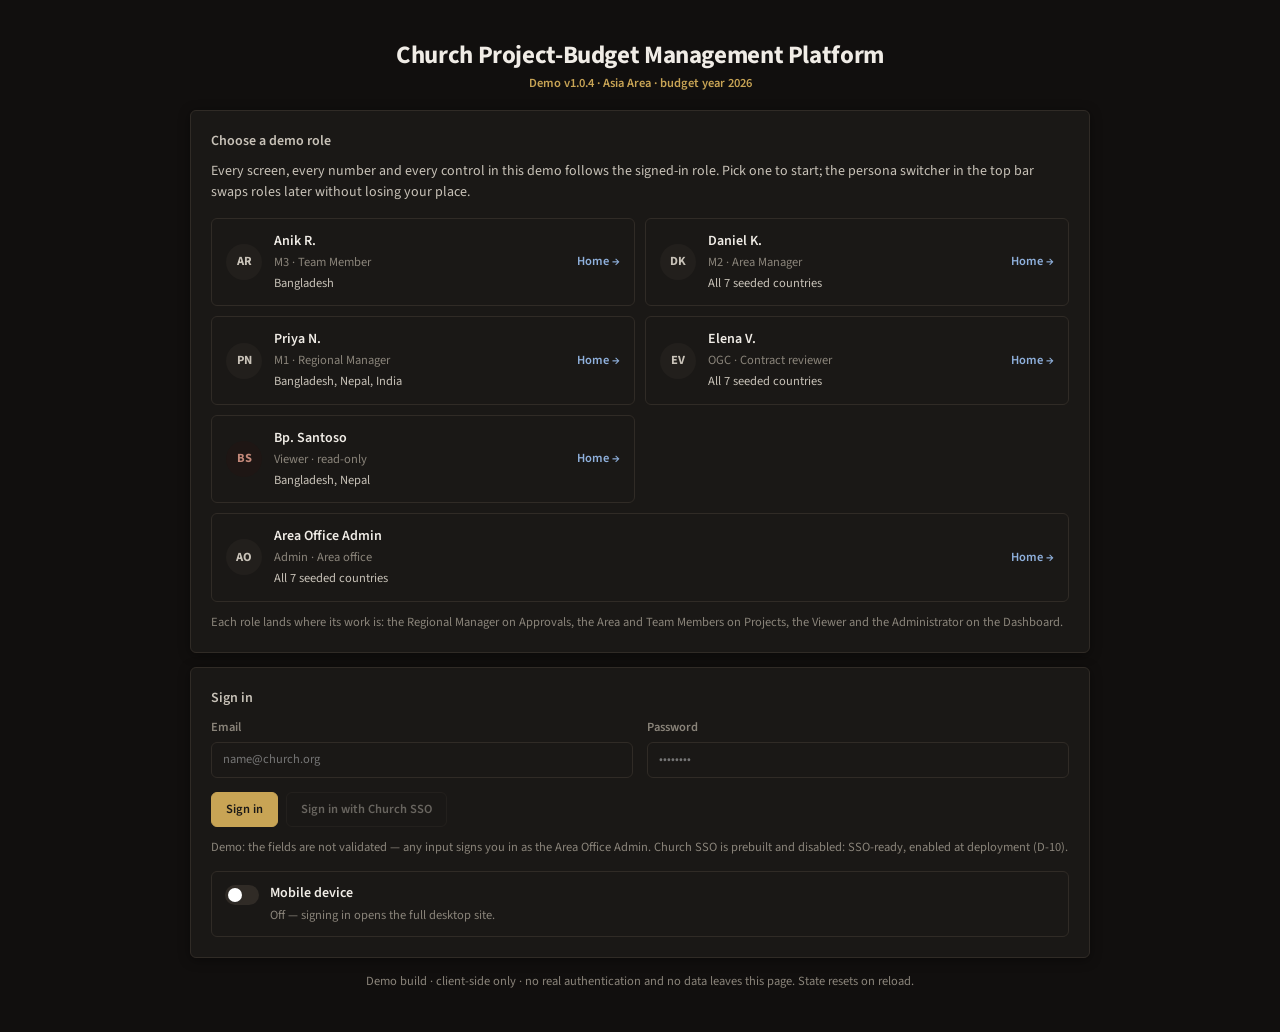
==== commit 3c5e03c7: "Add files via upload" ====
--- a/index.html
+++ b/index.html
@@ -1,5 +1,5 @@
 <!DOCTYPE html>
-<html lang="en">
+<html lang="en" data-tone="dark-brass" data-ground="dark">
 <head>
 <meta charset="UTF-8">
 <meta name="viewport" content="width=device-width, initial-scale=1.0">
--- a/css/app.css
+++ b/css/app.css
@@ -30,42 +30,134 @@
   --r:6px; --pad:20px; --gap:14px;
   --shadow:0 1px 2px rgba(34,48,59,.04), 0 4px 14px rgba(34,48,59,.04);
   --gantt-label:178px;
+
+  /* v1.2.5.2 — NEW full-palette tokens. The base :root keeps the legacy light
+     values above so nothing is ever undefined, and these five new slots take
+     the DEFAULT tone's (dark-brass) values as their fallback. Every real render
+     always carries data-tone on <html>, so a tone block below always wins; this
+     is purely the "no undefined var" floor. */
+  --raise:#221F1C; --hover:#2A2622; --faint:#5C5750;
+  --brass-glow:rgba(200,164,85,.08); --shadow-sm:0 1px 4px rgba(0,0,0,.3);
 }
 body.comfort{--f:var(--comfort)}
 
-/* -------------------------------------------------------- accent tones -- */
-/* v1.2.5.1 — the Tone picker (top bar) recolours ONLY the warm brand-accent
-   family, as one coherent hue: --brass and --s3-ink are the dark primary
-   (white text on a filled control AND text on --paper, both AA-verified),
-   --brass-tint / --s3 the lighter fill for bars & chips, --brass-bg a very
-   light tint for chip/phase backgrounds. Every other token — rose, verd,
-   glass, the country --cc-* tints and all neutrals — is left untouched, so
-   the app's semantics and clean light base never change with the tone.
-   Contrast (white-on-primary / primary-on-#F4F5F3):
-     espresso-mocha 5.29 / 4.84   champagne-gold 5.05 / 4.61
-     terracotta-clay 5.27 / 4.82  slate-blue 6.03 / 5.51
-     forest-green 5.89 / 5.38     olive-sage 5.83 / 5.33
-     ink-indigo 8.35 / 7.63       (all ≥ 4.5 AA). */
+/* ========================================================= v1.2.5.2 TONES ==
+   Full-palette tone system. Each :root[data-tone=…] block below repaints the
+   whole neutral + brand-accent surface (21 tokens): grounds, surfaces, ink
+   ramp, borders, the brass/rose/done accent families and the two shadows.
+   <html> always carries data-tone (default dark-brass) AND data-ground; the
+   ground drives a SECOND layer — the country tints, status pastels, gantt fills
+   and --glass — which is light- or dark-legible as one identity set, keyed off
+   data-ground rather than the individual tone (see the two [data-ground] blocks
+   below and the cc-* pair further down).
+
+   TOKEN MAP  app  ← artifact:
+     --paper←ground  --card←surface  --raise←surface-raise  --hover←surface-hover
+     --ink←text  --slate←text-mid  --muted←text-muted  --faint←text-faint
+     --line←border  --line2←border-light
+     --brass←brass  --brass-tint←brass-dim  --brass-bg←brass-surface  --brass-glow←brass-glow
+     --rose←rose  --rose-ink←rose-dim  --rose-bg←rose-surface
+     --verd←done  --verd-bg←done-surface  --shadow←shadow  --shadow-sm←shadow-sm       */
+
+:root[data-tone="white-gold"]{
+  --paper:#F5F2ED; --card:#FFFFFF; --raise:#FAF8F4; --hover:#F0EDE6;
+  --ink:#1A1816; --slate:#4A4540; --muted:#726E67; --faint:#A8A298;   /* v1.2.5.2-uxA: muted #7A756E→#726E67, ≥4.54 on paper/tints (was 4.09) */
+  --line:#E0DBD4; --line2:#EAE6E0;
+  --brass:#866A2A; --brass-tint:#7A6228; --brass-bg:#FAF6EE; --brass-glow:rgba(154,122,48,.06);   /* v1.2.5.2-uxA: brass #9A7A30→#866A2A, 4.58 on paper + 5.11 card-on-brass (were 3.62/4.04) */
+  --rose:#A06050; --rose-ink:#8A5545; --rose-bg:#FBF4F2;
+  --verd:#347C48; --verd-bg:#F0FAF2;   /* v1.2.5.2-uxA: verd #3A8A50→#347C48, 4.56 on paper + 5.09 card-on-verd (were 3.81/4.26) */
+  --shadow:0 2px 12px rgba(40,30,20,.08); --shadow-sm:0 1px 4px rgba(40,30,20,.06);
+}
+:root[data-tone="dark-brass"]{   /* DEFAULT */
+  --paper:#110F0E; --card:#1A1816; --raise:#221F1C; --hover:#2A2622;
+  --ink:#F0ECE6; --slate:#C8C2B8; --muted:#8A847A; --faint:#5C5750;
+  --line:#302B26; --line2:#262220;
+  --brass:#C8A455; --brass-tint:#A08438; --brass-bg:#1E1A12; --brass-glow:rgba(200,164,85,.08);
+  --rose:#C4897A; --rose-ink:#A06E60; --rose-bg:#1E1614;
+  --verd:#6AAA78; --verd-bg:#141E16;
+  --shadow:0 2px 12px rgba(0,0,0,.4); --shadow-sm:0 1px 4px rgba(0,0,0,.3);
+}
+:root[data-tone="terracotta-sand"]{
+  --paper:#F0E6D8; --card:#FAF5EC; --raise:#F5EDE0; --hover:#EBE0D0;
+  --ink:#2C2018; --slate:#5A4A3A; --muted:#736556; --faint:#B0A290;   /* v1.2.5.2-uxA: muted #8A7A68→#736556, 4.57 on paper (was 3.36) */
+  --line:#DDD0C0; --line2:#E8DDD0;
+  --brass:#9A5534; --brass-tint:#A05A38; --brass-bg:#F8EEE4; --brass-glow:rgba(194,113,74,.08);   /* v1.2.5.2-uxA: brass #C2714A→#9A5534, 4.57 on paper + 5.19 card-on-brass (were 2.96/3.36) */
+  --rose:#856039; --rose-ink:#7A5634; --rose-bg:#F8F0E4;   /* v1.2.5.2-uxA: rose #B88A5A→#856039 (was 2.49–2.83, far too light), rose-ink realigned darker */
+  --verd:#4A7142; --verd-bg:#EEF6EA;   /* v1.2.5.2-uxA: verd #5A8A50→#4A7142, 4.56 on paper + 5.18 card-on-verd (were 3.28/3.73) */
+  --shadow:0 2px 12px rgba(60,40,20,.1); --shadow-sm:0 1px 4px rgba(60,40,20,.08);
+}
+:root[data-tone="slate-concrete"]{
+  --paper:#14171E; --card:#1C2028; --raise:#242830; --hover:#2C3038;
+  --ink:#E4E8F0; --slate:#A0A8B8; --muted:#9098A8; --faint:#4A5468;   /* v1.2.5.2-uxA: muted #6A7488→#9098A8, 4.56 on hover / 5.63 on card (were 2.81/3.47) */
+  --line:#2A3040; --line2:#222838;
+  --brass:#7A9CC0; --brass-tint:#5A7A9A; --brass-bg:#181E28; --brass-glow:rgba(122,156,192,.08);
+  --rose:#B88090; --rose-ink:#986878; --rose-bg:#1E1820;
+  --verd:#5AAA80; --verd-bg:#141E1A;
+  --shadow:0 2px 12px rgba(0,0,0,.5); --shadow-sm:0 1px 4px rgba(0,0,0,.4);
+}
+:root[data-tone="chocolate-leather"]{
+  --paper:#140E08; --card:#1E1610; --raise:#28201A; --hover:#302820;
+  --ink:#F0E8DA; --slate:#C0B4A0; --muted:#9C8E7D; --faint:#5A5040;   /* v1.2.5.2-uxA: muted #887A68→#9C8E7D, 4.54 on hover / 5.59 on card (were 3.47/4.27) */
+  --line:#302818; --line2:#282010;
+  --brass:#D4A060; --brass-tint:#B08040; --brass-bg:#1E1810; --brass-glow:rgba(212,160,96,.08);
+  --rose:#B87060; --rose-ink:#985848; --rose-bg:#1E1410;
+  --verd:#6A9A5A; --verd-bg:#141E12;
+  --shadow:0 2px 12px rgba(0,0,0,.5); --shadow-sm:0 1px 4px rgba(0,0,0,.4);
+}
 :root[data-tone="espresso-mocha"]{
-  --brass:#85672A; --brass-tint:#9A7833; --brass-bg:#FBF8F1; --s3:#9A7833; --s3-ink:#85672A;
-}
-:root[data-tone="champagne-gold"]{
-  --brass:#8A6A1F; --brass-tint:#B08A34; --brass-bg:#FBF6E8; --s3:#B08A34; --s3-ink:#8A6A1F;
-}
-:root[data-tone="terracotta-clay"]{
-  --brass:#A85436; --brass-tint:#C47A55; --brass-bg:#FBF2ED; --s3:#C47A55; --s3-ink:#A85436;
-}
-:root[data-tone="slate-blue"]{
-  --brass:#3C63A0; --brass-tint:#5D7FB5; --brass-bg:#EFF3FA; --s3:#5D7FB5; --s3-ink:#3C63A0;
-}
-:root[data-tone="forest-green"]{
-  --brass:#366E63; --brass-tint:#4C8A7C; --brass-bg:#F0F7F4; --s3:#4C8A7C; --s3-ink:#366E63;
-}
-:root[data-tone="olive-sage"]{
-  --brass:#5E6B24; --brass-tint:#7C8B3C; --brass-bg:#F5F7EA; --s3:#7C8B3C; --s3-ink:#5E6B24;
-}
-:root[data-tone="ink-indigo"]{
-  --brass:#46468C; --brass-tint:#6B6BB0; --brass-bg:#F1F1FA; --s3:#6B6BB0; --s3-ink:#46468C;
+  --paper:#F0EAE2; --card:#FAF6F0; --raise:#FFFFFF; --hover:#EDE6DC;
+  --ink:#2C2420; --slate:#5A504A; --muted:#6F665D; --faint:#C0B8AE;   /* v1.2.5.2-uxA: muted #8A7E74→#6F665D, 4.54 on hover-tint (was 3.19) */
+  --line:#D8CEC2; --line2:#E8E0D6;
+  --brass:#3E723C; --brass-tint:#3A7038; --brass-bg:#E8F0E6; --brass-glow:rgba(74,136,72,.1);   /* v1.2.5.2-uxA: brass(green) #4A8848→#3E723C, 4.71 on the sfn rose-bg panel + 5.30 card-on-brass (were 3.58/3.98) */
+  --rose:#896044; --rose-ink:#8A5E40; --rose-bg:#F0E8E0;   /* v1.2.5.2-uxA: rose #A07050→#896044, 4.53 on rose-bg + 5.11 card-on-rose (were 3.52/3.96) */
+  --verd:#32743D; --verd-bg:#E6F0E6;   /* v1.2.5.2-uxA: verd #3A8848→#32743D, 4.68 on the sfn rose-bg panel + 5.27 card-on-verd (were 3.66/4.07) */
+  --shadow:0 2px 12px rgba(44,36,32,.1); --shadow-sm:0 1px 4px rgba(44,36,32,.06);
+}
+:root[data-tone="olive-forest"]{
+  --paper:#EAF0E8; --card:#F4FAF2; --raise:#FFFFFF; --hover:#E0EADE;
+  --ink:#1E2A1E; --slate:#4A5A48; --muted:#5E6B5E; --faint:#B0C0AE;   /* v1.2.5.2-uxA: muted #708070→#5E6B5E, 4.54 on hover-tint (was 3.39) */
+  --line:#C8D8C4; --line2:#D8E8D4;
+  --brass:#616C26; --brass-tint:#646E20; --brass-bg:#ECF0E0; --brass-glow:rgba(122,136,48,.1);   /* v1.2.5.2-uxA: brass(olive) #7A8830→#616C26, 4.71 on the sfn rose-bg panel + 5.38 card-on-brass (were 3.36/3.67) */
+  --rose:#8D5E43; --rose-ink:#906038; --rose-bg:#F0E8E0;   /* v1.2.5.2-uxA: rose #A87050→#8D5E43, 4.54 on rose-bg + 5.19 card-on-rose (were 3.40/3.88) */
+  --verd:#3E7235; --verd-bg:#E4F0E0;   /* v1.2.5.2-uxA: verd #4A8A40→#3E7235, 4.73 on the sfn rose-bg panel + 5.41 card-on-verd (were 3.57/3.96) */
+  --shadow:0 2px 12px rgba(30,42,30,.1); --shadow-sm:0 1px 4px rgba(30,42,30,.06);
+}
+
+/* ----------------------------------- v1.2.5.2 · identity set (by ground) --
+   Status pastels, gantt bar fills and --glass are NOT tone-scoped: they belong
+   to a light or dark GROUND. data-ground is "light" for white-gold / terracotta
+   / espresso / olive and "dark" for dark-brass / slate-concrete / chocolate.
+   The LIGHT block reproduces the legacy values verbatim; the DARK block is a
+   dark-ground redesign — every TEXT-bearing status colour (--s2, --s3-ink,
+   --s4-ink, --sx, --glass; --verd is tone-scoped) clears AA (≥4.5:1) on the
+   three dark cards, and the gantt/status FILLS read against the dark ground by
+   a bright edge + tinted body. Country tints (--cc-*) get the same treatment in
+   their own pair of blocks further down. */
+:root[data-ground="light"]{
+  --s1:#3F7E72; --s2:#3C63A0; --s3:#9A7833; --s4:#98A1A8; --sx:#A3423E;
+  --s3-ink:#806328; --s4-ink:#5F6A72;   /* v1.2.5.2-uxA: s3-ink #85672A→#806328, 4.56 on the darkest light paper (terracotta #F0E6D8), was 4.29 */
+  --gantt-fill:#E7F0F5; --gantt-edge:#7FA8C4; --gantt-fill2:#EFEAF6; --gantt-edge2:#9280BC;
+  --glass:#3C63A0;
+  /* v1.2.5.2-uxA: P11 question type-tag ground. A pale blue so all six type
+     tags carry a DISTINCT background (comment=--raise & question shared --raise
+     after Phase 1b); ground-scoped identity like the country tints. Carries
+     --glass text at 5.37:1 (AA); ΔE≥6.3 from every other tag ground on light. */
+  --glass-bg:#EEF2FA;
+}
+:root[data-ground="dark"]{
+  /* fills (dots/bars/segments) stay hue-true and read on near-black; the text
+     variants (--s2, --sx, --s3-ink, --s4-ink) are the light-on-dark words.
+     Verified min ratio over the 3 dark cards: --s2 6.0, --sx 6.6, --s3-ink 8.6,
+     --s4-ink 8.0, --glass 7.3, --s1 6.6. */
+  --s1:#66B39C; --s2:#7AA0CE; --s3:#C6A24E; --s4:#8A94A0; --sx:#E09080;
+  --s3-ink:#D8B968; --s4-ink:#AEB6C0;
+  --gantt-fill:#24384A; --gantt-edge:#5F8DB0; --gantt-fill2:#322A4E; --gantt-edge2:#8A78BC;
+  --glass:#8FB0DC;
+  /* v1.2.5.2-uxA: P11 question type-tag ground on dark. A deep navy so all six
+     type tags differ; carries dark --glass (#8FB0DC) at 7.74:1 (AA), and is
+     ΔE≥12.1 from --raise/--line/--brass-bg/--verd-bg/--rose-bg on every dark
+     tone (dark-brass, slate-concrete — whose own brass-bg is blue — chocolate). */
+  --glass-bg:#0E1A34;
 }
 
 /* ------------------------------------------------------------------ base -- */
@@ -85,7 +177,7 @@
 
 /* ============================================ C-01 · app shell + sidebar == */
 .shell{display:grid;grid-template-columns:212px minmax(0,1fr);min-height:100vh}
-.side{background:#FBFCFA;border-right:1px solid var(--line);padding:20px 0;
+.side{background:var(--card);border-right:1px solid var(--line);padding:20px 0;
   position:sticky;top:0;height:100vh;min-width:0;display:flex;flex-direction:column}
 .brand{font-size:16px;font-weight:700;padding:0 20px 16px;
   border-bottom:1px solid var(--line2);margin-bottom:12px;letter-spacing:-.01em}
@@ -93,10 +185,10 @@
 .nav{min-width:0}
 .side a{display:flex;justify-content:space-between;align-items:center;gap:8px;
   padding:9px 20px;font-size:14px;color:var(--slate);text-decoration:none}
-.side a:hover{background:#F1F3F0}
-.side a.on{background:#EDF0EC;color:var(--ink);font-weight:600;box-shadow:inset 3px 0 0 var(--brass)}
+.side a:hover{background:var(--hover)}
+.side a.on{background:var(--raise);color:var(--ink);font-weight:600;box-shadow:inset 3px 0 0 var(--brass)}
 .side .grp{font-size:11.5px;font-weight:600;color:var(--muted);padding:18px 20px 6px}
-.badge{font-size:11.5px;font-weight:600;color:#fff;background:var(--rose);
+.badge{font-size:11.5px;font-weight:600;color:var(--card);background:var(--rose);
   border-radius:999px;padding:1px 8px;font-variant-numeric:tabular-nums;flex:none}
 .side .me{margin-top:auto;padding:14px 20px 0;border-top:1px solid var(--line2);
   font-size:12.5px;color:var(--muted);min-width:0}
@@ -104,15 +196,15 @@
 
 /* topbar (persona switcher lives here, top right) */
 .topbar{display:flex;align-items:center;gap:10px;flex-wrap:wrap;
-  padding:12px 28px;border-bottom:1px solid var(--line);background:#FBFCFA}
+  padding:12px 28px;border-bottom:1px solid var(--line);background:var(--card)}
 .topbar .where{font-size:12.5px;color:var(--muted);min-width:0}
 .topbar .rt{margin-left:auto;display:flex;align-items:center;gap:10px;flex-wrap:wrap}
 .persona{display:flex;align-items:center;gap:8px}
 .persona label{font-size:12.5px;font-weight:600;color:var(--muted)}
 .sel{font-family:inherit;font-size:12.5px;font-weight:600;color:var(--ink);
   border:1px solid var(--line);
-  border-radius:var(--r);background:#fff;padding:7px 12px;white-space:nowrap;max-width:100%}
-.rolechip{font-size:11.5px;font-weight:600;color:var(--slate);background:#EDF0EC;
+  border-radius:var(--r);background:var(--card);padding:7px 12px;white-space:nowrap;max-width:100%}
+.rolechip{font-size:11.5px;font-weight:600;color:var(--slate);background:var(--raise);
   border-radius:999px;padding:2px 9px;white-space:nowrap}
 .rolechip.viewer{background:var(--rose-bg);color:var(--rose)}
 
@@ -127,18 +219,21 @@
 
 /* ------------------------------------------------------- buttons / chips -- */
 .btn{display:inline-flex;align-items:center;gap:6px;font-size:12.5px;font-weight:600;
-  padding:7px 14px;border-radius:var(--r);border:1px solid var(--line);background:#fff;
+  padding:7px 14px;border-radius:var(--r);border:1px solid var(--line);background:var(--card);
   color:var(--slate);white-space:nowrap;text-decoration:none}
 .btn:hover{border-color:var(--muted)}
-.btn.brass{background:var(--brass);border-color:var(--brass);color:#fff}
+.btn.brass{background:var(--brass);border-color:var(--brass);color:var(--card)}
 .btn.brass:hover{border-color:var(--brass);filter:brightness(.95)}
 .btn.sm{font-size:12.5px;padding:4px 10px}
 .btn[disabled]{opacity:.45;pointer-events:none}
 
-/* v1.2.5.1 — accent-tone picker (top bar). A small label plus a row of round
-   swatches; each swatch always shows its OWN tone (static colours below), the
-   active one carries a ring. The row lives inside .rt, which already wraps, so
-   it never forces horizontal scroll down to 360px. */
+/* v1.2.5.2 — full-palette tone picker (top bar). A small label plus a row of
+   round swatches; each swatch PREVIEWS its own tone: the dot fill is that tone's
+   GROUND and a ring in that tone's ACCENT sits inside it, so both the base and
+   the brand read at a glance and — because the colours are hardcoded per slug
+   below, not inherited — every swatch looks the same in whatever tone is active.
+   The active swatch gains a double-ring. The row lives inside .rt, which already
+   wraps, so it never forces horizontal scroll down to 360px. */
 .tonepick{display:flex;align-items:center;gap:6px;flex-wrap:wrap}
 .tonelabel{font-size:11.5px;font-weight:600;color:var(--muted)}
 /* the visible dot stays ~18px; the button itself is a 32px hit area (padding
@@ -146,37 +241,39 @@
 .tone-sw{display:inline-flex;align-items:center;justify-content:center;
   min-width:32px;min-height:32px;padding:7px;border:none;background:none;
   border-radius:999px;line-height:0}
+/* fill = tone ground (--sw); ring = tone accent (--swr, a 3px inset band leaving
+   a ground-coloured centre); a 1px themed outline separates the dot from the
+   top bar in either ground */
 .tone-sw .tone-dot{display:block;width:18px;height:18px;border-radius:999px;
-  background:var(--sw);box-shadow:inset 0 0 0 1px rgba(34,48,59,.18)}
-.tone-sw:hover .tone-dot{box-shadow:inset 0 0 0 1px rgba(34,48,59,.35)}
-/* selected: a paper gap then a ring in the tone's own primary — visible on
-   light and dark swatches alike */
-.tone-sw.on .tone-dot{box-shadow:0 0 0 2px var(--card),0 0 0 3.5px var(--swr),inset 0 0 0 1px rgba(255,255,255,.35)}
+  background:var(--sw);box-shadow:inset 0 0 0 3px var(--swr),0 0 0 1px var(--line)}
+.tone-sw:hover .tone-dot{box-shadow:inset 0 0 0 3px var(--swr),0 0 0 1px var(--slate)}
+/* selected: the inset accent ring stays, plus a card gap then an outer accent
+   halo — the double-ring, visible on light and dark swatches alike */
+.tone-sw.on .tone-dot{box-shadow:inset 0 0 0 3px var(--swr),0 0 0 2px var(--card),0 0 0 4px var(--swr)}
 .tone-sw:focus-visible{outline:2px solid var(--glass);outline-offset:1px}
 .tone-sw:focus{outline:none}
-.tone-sw:focus-visible .tone-dot{box-shadow:inset 0 0 0 1px rgba(34,48,59,.35)}
 .tone-sw:active{transform:scale(.94)}
-/* static per-tone swatch colours (dot fill --sw / ring --swr) — independent of
-   the active tone so every swatch previews its own accent */
-.tone-sw[data-tone="espresso-mocha"]{--sw:#9A7833;--swr:#85672A}
-.tone-sw[data-tone="champagne-gold"]{--sw:#B08A34;--swr:#8A6A1F}
-.tone-sw[data-tone="terracotta-clay"]{--sw:#C47A55;--swr:#A85436}
-.tone-sw[data-tone="slate-blue"]{--sw:#5D7FB5;--swr:#3C63A0}
-.tone-sw[data-tone="forest-green"]{--sw:#4C8A7C;--swr:#366E63}
-.tone-sw[data-tone="olive-sage"]{--sw:#7C8B3C;--swr:#5E6B24}
-.tone-sw[data-tone="ink-indigo"]{--sw:#6B6BB0;--swr:#46468C}
+/* static per-tone swatch colours (dot fill --sw = ground / ring --swr = accent)
+   — independent of the active tone so every swatch previews its own palette */
+.tone-sw[data-tone="white-gold"]       {--sw:#F5F2ED;--swr:#9A7A30}
+.tone-sw[data-tone="dark-brass"]       {--sw:#110F0E;--swr:#C8A455}
+.tone-sw[data-tone="terracotta-sand"]  {--sw:#F0E6D8;--swr:#C2714A}
+.tone-sw[data-tone="slate-concrete"]   {--sw:#14171E;--swr:#7A9CC0}
+.tone-sw[data-tone="chocolate-leather"]{--sw:#140E08;--swr:#D4A060}
+.tone-sw[data-tone="espresso-mocha"]   {--sw:#F0EAE2;--swr:#4A8848}
+.tone-sw[data-tone="olive-forest"]     {--sw:#EAF0E8;--swr:#7A8830}
 
 .filters{display:flex;gap:8px;flex-wrap:wrap;align-items:center;margin:var(--gap) 0}
 .chip{font-size:12.5px;font-weight:600;padding:5px 12px;border-radius:999px;
-  border:1px solid var(--line);background:#fff;color:var(--slate);white-space:nowrap}
+  border:1px solid var(--line);background:var(--card);color:var(--slate);white-space:nowrap}
 .chip .n{font-size:11.5px;font-weight:600;color:var(--muted);margin-left:5px;
   font-variant-numeric:tabular-nums}
 .chip:hover{border-color:var(--muted)}
-.chip.on{background:var(--ink);border-color:var(--ink);color:#fff}
-.chip.on .n{color:#C6CEC9}
+.chip.on{background:var(--ink);border-color:var(--ink);color:var(--paper)}
+.chip.on .n{color:var(--paper);opacity:.7}
 .filters .sep{width:1px;height:20px;background:var(--line);margin:0 3px}
 .search{font:inherit;font-size:12.5px;color:var(--ink);border:1px solid var(--line);
-  border-radius:999px;background:#fff;padding:5px 14px;min-width:262px;flex:0 1 300px}
+  border-radius:999px;background:var(--card);padding:5px 14px;min-width:262px;flex:0 1 300px}
 .search::placeholder{color:var(--muted)}
 .search:focus{outline:none;border-color:var(--brass);box-shadow:0 0 0 3px rgba(154,120,51,.12)}
 @media(max-width:520px){.search{min-width:0;flex:1 1 100%}}
@@ -191,7 +288,7 @@
 .card p + p{margin-top:8px}
 
 .kpis{display:grid;grid-template-columns:repeat(4,minmax(0,1fr));gap:var(--gap);margin-bottom:var(--gap)}
-.kpi{background:#fff;border:1px solid var(--line);border-left:3px solid var(--line);
+.kpi{background:var(--card);border:1px solid var(--line);border-left:3px solid var(--line);
   border-radius:var(--r);box-shadow:var(--shadow);padding:16px 18px;min-width:0}
 .kpi.alert{border-left-color:var(--rose)}
 .kpi .k{font-size:12.5px;font-weight:600;color:var(--muted);margin-bottom:6px}
@@ -203,18 +300,18 @@
 /* attention pill (shared micro-layout) */
 .tagpill{flex:none;min-width:60px;text-align:center;font-size:12.5px;font-weight:700;
   font-variant-numeric:tabular-nums;padding:3px 6px;border-radius:999px;
-  border:1.5px solid var(--line);color:var(--slate);background:#fff}
-.tagpill.rose{border-color:#E5C6C4;color:var(--rose);background:var(--rose-bg)}
-.tagpill.brass{border-color:#E2D3B4;color:var(--brass);background:var(--brass-bg)}
+  border:1.5px solid var(--line);color:var(--slate);background:var(--card)}
+.tagpill.rose{border-color:var(--rose);color:var(--rose);background:var(--rose-bg)}
+.tagpill.brass{border-color:var(--brass);color:var(--brass);background:var(--brass-bg)}
 
 /* coverage cell (bar ∣ right-aligned %) */
 .covcell{display:inline-grid;grid-template-columns:56px 48px;align-items:center;gap:8px}
-.covbar{width:56px;height:5px;border-radius:999px;background:#EFF1EE;overflow:hidden}
+.covbar{width:56px;height:5px;border-radius:999px;background:var(--raise);overflow:hidden}
 .covbar i{display:block;height:100%;background:var(--verd);border-radius:999px}
 .covbar.warn i{background:var(--brass)}
 .covbar.over i{background:var(--rose)}
 .covcell .cv{text-align:right;font-variant-numeric:tabular-nums;font-size:12.5px}
-.covcell .cv.neg{color:var(--rose);font-weight:700}
+.covcell .cv.neg{color:var(--sx);font-weight:700}
 
 /* ============================================== C-04 · data table ======== */
 .tblwrap{overflow-x:auto}
@@ -230,18 +327,18 @@
 .tbl .dim{color:var(--muted)}
 
 /* ================================== C-04/C-05 · P3 register + rows ======= */
-.list{border:1px solid var(--line);border-radius:var(--r);background:#fff;
+.list{border:1px solid var(--line);border-radius:var(--r);background:var(--card);
   box-shadow:var(--shadow);overflow:hidden}
 .lhead,.prow{display:grid;
   grid-template-columns:minmax(0,1fr) 196px 116px 136px 30px;
   gap:12px;align-items:center;padding:11px 16px}
-.lhead{background:#FAFBFA;border-bottom:1px solid var(--line);
-  font-size:12.5px;font-weight:600;color:var(--muted)}
+.lhead{background:var(--raise);border-bottom:1px solid var(--line);
+  font-size:12.5px;font-weight:600;color:var(--slate)}
 .lhead .r{text-align:right}
 
 /* country group header — carries the derived committed total */
 .ghd{display:flex;align-items:center;gap:12px;flex-wrap:wrap;
-  padding:10px 16px;background:#F6F8F5;border-bottom:1px solid var(--line);
+  padding:10px 16px;background:var(--raise);border-bottom:1px solid var(--line);
   border-top:1px solid var(--line)}
 .list .ghd:first-of-type{border-top:none}
 .ghd b{font-size:14px;font-weight:700}
@@ -253,8 +350,8 @@
 
 details.prj{border-bottom:1px solid var(--line2)}
 details.prj:last-of-type{border-bottom:none}
-summary.prow:hover{background:#FBFCFA}
-details.prj[open] summary.prow{background:#F8FAF8}
+summary.prow:hover{background:var(--hover)}
+details.prj[open] summary.prow{background:var(--raise)}
 .pname{min-width:0}
 .pname .id{font-size:12.5px;font-weight:600;color:var(--brass);
   font-variant-numeric:tabular-nums}
@@ -289,7 +386,7 @@
 
 /* ============================================= C-17 · progress bar ======= */
 .prog{display:flex;align-items:center;gap:8px;min-width:0}
-.pb{flex:1;max-width:76px;height:6px;border-radius:999px;background:#EAEDEA;overflow:hidden;flex-shrink:0}
+.pb{flex:1;max-width:76px;height:6px;border-radius:999px;background:var(--raise);overflow:hidden;flex-shrink:0}
 .pb i{display:block;height:100%;background:var(--verd);border-radius:999px}
 .pb.mid i{background:var(--brass)}
 .prog .pc{font-size:12.5px;color:var(--slate);white-space:nowrap;font-variant-numeric:tabular-nums}
@@ -297,7 +394,7 @@
   overflow:hidden;text-overflow:ellipsis}
 
 /* ============================================= expanded panel ============ */
-.panel{padding:6px 16px 20px;background:#FCFDFC;border-top:1px solid var(--line2)}
+.panel{padding:6px 16px 20px;background:var(--raise);border-top:1px solid var(--line2)}
 .ph{font-size:12.5px;font-weight:600;color:var(--slate);margin:16px 0 9px;
   display:flex;align-items:center;gap:10px;flex-wrap:wrap}
 .ph .r{margin-left:auto;display:flex;gap:6px;flex-wrap:wrap}
@@ -317,16 +414,16 @@
   gap:8px var(--sl-gap,18px)}
 .sl{position:relative;display:flex;flex-direction:column;gap:3px;min-width:0;
   font-size:12.5px;padding:7px 11px;border:1px solid var(--line);border-radius:var(--r);
-  background:#fff;color:var(--slate)}
+  background:var(--card);color:var(--slate)}
 .sl-row{display:flex;align-items:baseline;gap:6px;flex-wrap:wrap;min-width:0}
 .sl b{font-weight:600;min-width:0;overflow-wrap:break-word;hyphens:auto;-webkit-hyphens:auto}
 .sl small{display:block;color:var(--muted);font-size:12.5px;font-variant-numeric:tabular-nums;
   white-space:normal;overflow-wrap:break-word}
 .sl .mk{font-weight:700;flex:none}
-.sl.ok{border-color:#B9D2C9;color:var(--verd);background:var(--verd-bg)}
-.sl.ok small{color:#4F6E66}   /* v1.2.1 R1 */
-.sl.wait{border-color:#E3C2BF;color:var(--rose);background:#FCF6F5}
-.sl.wait small{color:#8E5C59}
+.sl.ok{border-color:var(--verd);color:var(--verd);background:var(--verd-bg)}
+.sl.ok small{color:var(--verd)}   /* v1.2.1 R1 */
+.sl.wait{border-color:var(--rose);color:var(--rose);background:var(--rose-bg)}
+.sl.wait small{color:var(--sx)}
 .sl.todo{border-style:dashed;color:var(--muted)}
 /* the connector between rungs: a line in the column gap, not a grid cell of
    its own — repeat(4,…) would no longer be four EQUAL tracks if a fifth,
@@ -334,20 +431,20 @@
    U.stepline (the generic pill-row helper) still emits them for anything
    else that wants a plain connected row. */
 .conn{width:16px;height:1.5px;background:var(--line);flex:none}
-.conn.ok{background:#B9D2C9}
+.conn.ok{background:var(--verd)}
 .sl:not(:first-child)::before{content:'';position:absolute;top:17px;
   left:calc(var(--sl-gap,18px) * -1);width:var(--sl-gap,18px);height:1.5px;background:var(--line)}
-.sl.sl-prevok::before{background:#B9D2C9}
+.sl.sl-prevok::before{background:var(--verd)}
 
 /* ================================================= C-06 · gantt ========== */
-.gantt{border:1px solid var(--line);border-radius:var(--r);overflow:hidden;background:#fff}
+.gantt{border:1px solid var(--line);border-radius:var(--r);overflow:hidden;background:var(--card)}
 .gantt-scroll{overflow-x:auto}
 /* v1.0.4 — the today pill is absolutely positioned at the very top of the
    inner block and would otherwise print over a month-group heading; the pad gives
    it a lane of its own above the month row */
 .gantt-inner{min-width:640px;position:relative;padding-top:var(--k-tmlane)}
 .gm,.grow2{display:grid;grid-template-columns:var(--gantt-label) minmax(0,1fr)}
-.gm{border-bottom:1px solid var(--line);background:#FAFBFA}
+.gm{border-bottom:1px solid var(--line);background:var(--raise)}
 .gm .gl{border-right:1px solid var(--line);padding:7px 12px;font-size:12.5px;
   font-weight:600;color:var(--muted)}
 .mrow{display:grid;grid-template-columns:repeat(4,minmax(0,1fr))}
@@ -373,7 +470,7 @@
 .bar .fill.full{border-radius:999px}
 .bar span{position:relative;z-index:1;overflow:hidden;text-overflow:ellipsis}
 .bar.v2{background:var(--gantt-fill2);border-color:var(--gantt-edge2)}
-.bar.plan{background:#F5F6F4;border-style:dashed;color:var(--muted)}
+.bar.plan{background:var(--raise);border-style:dashed;color:var(--muted)}
 .bar i{width:7px;height:7px;border-radius:50%;background:var(--gantt-edge);flex:none;
   position:relative;z-index:1}
 .bar.v2 i{background:var(--gantt-edge2)}
@@ -396,10 +493,10 @@
 /* ------------------------------------------------------------- notices -- */
 .pagenote{font-size:12.5px;color:var(--muted);margin-top:16px;max-width:78ch}
 .hintbar{margin:var(--gap) 0 0;padding:10px 14px;border:1px solid var(--line);
-  border-left:3px solid var(--brass);border-radius:var(--r);background:#fff;
+  border-left:3px solid var(--brass);border-radius:var(--r);background:var(--card);
   font-size:12.5px;color:var(--slate)}
 .phasetag{display:inline-block;font-size:11.5px;font-weight:600;color:var(--brass);
-  background:var(--brass-bg);border:1px solid #E2D3B4;border-radius:999px;padding:1px 9px}
+  background:var(--brass-bg);border:1px solid var(--brass);border-radius:999px;padding:1px 9px}
 .stubgrid{display:grid;grid-template-columns:repeat(2,minmax(0,1fr));gap:var(--gap);margin-top:var(--gap)}
 .stublist{list-style:none;font-size:14px;color:var(--slate)}
 .stublist li{padding:7px 0;border-bottom:1px solid var(--line2);display:flex;gap:10px}
@@ -411,10 +508,10 @@
    down the whole column and reads as one continuous 100% line. Anything past
    it is the same 135° rose hatch the dashboard already uses for an over-run. */
 .ubar-wrap{display:flex;align-items:center;gap:10px;min-width:0}
-/* #EFF1EE is the same empty-track neutral the C-03 dashboard bar already uses,
+/* var(--raise) is the same empty-track neutral the C-03 dashboard bar already uses,
    so a bar reads identically wherever it appears */
 .ubar{position:relative;flex:1 1 auto;min-width:0;height:16px;border-radius:999px;
-  background:#EFF1EE}
+  background:var(--raise)}
 .ubar-wrap.sm .ubar{height:10px}
 .ubar-fill{position:absolute;left:0;top:0;bottom:0;border-radius:999px 0 0 999px;
   background:var(--verd)}
@@ -442,7 +539,7 @@
 /* ============================================== C-12 · modal (base) ====== */
 .modal-wrap{position:fixed;inset:0;background:rgba(34,48,59,.32);z-index:80;
   display:flex;align-items:center;justify-content:center;padding:20px}
-.modal{background:#fff;border-radius:8px;box-shadow:0 20px 50px rgba(34,48,59,.24);
+.modal{background:var(--card);border-radius:8px;box-shadow:var(--shadow);
   padding:var(--pad);max-width:460px;width:100%}
 .modal h3{font-size:16px;font-weight:700;margin-bottom:8px}
 .modal p{font-size:14px;color:var(--slate)}
@@ -451,9 +548,9 @@
 /* ============================================ C-20 · scope selector ====== */
 .scope{position:relative}
 .scope-btn{display:inline-flex;align-items:center;gap:8px;font-size:12.5px;font-weight:600;
-  color:var(--ink);border:1px solid var(--line);border-radius:var(--r);background:#fff;
+  color:var(--ink);border:1px solid var(--line);border-radius:var(--r);background:var(--card);
   padding:7px 12px;white-space:nowrap}
-.scope-btn .chip{font-size:11.5px;font-weight:700;background:#EDF0EC;border-radius:999px;
+.scope-btn .chip{font-size:11.5px;font-weight:700;background:var(--raise);border-radius:999px;
   padding:1px 8px;color:var(--slate);border:none}
 
 /* ========================================================= responsive ==== */
@@ -538,11 +635,11 @@
    allowed to shrink and the chip to wrap under it at narrow sidebar widths. */
 .side a > span{min-width:0;overflow-wrap:break-word}
 .side a .addon{display:inline-block;font-size:11.5px;font-weight:600;color:var(--brass);
-  border:1px solid #E2D3B4;border-radius:999px;padding:0 6px;margin-left:7px;
-  vertical-align:1px;background:#FDFBF6;letter-spacing:0;white-space:nowrap}
+  border:1px solid var(--brass);border-radius:999px;padding:0 6px;margin-left:7px;
+  vertical-align:1px;background:var(--brass-bg);letter-spacing:0;white-space:nowrap}
 .p5-addon{font-size:11.5px;font-weight:600;color:var(--brass);
-  border:1px solid #E2D3B4;border-radius:999px;padding:1px 8px;margin-left:8px;
-  vertical-align:3px;background:#FDFBF6}
+  border:1px solid var(--brass);border-radius:999px;padding:1px 8px;margin-left:8px;
+  vertical-align:3px;background:var(--brass-bg)}
 
 /* ============================================================================
    v1.0.3 · C-21 country identity palette
@@ -567,7 +664,8 @@
    Nothing else in the app may inherit these: the ONLY consumers are the .cc-*
    utility classes below, and the only elements that carry a .cc-* class are the
    P3 country band / body / chip and the P11 country header / row / pin. */
-:root{
+/* v1.2.5.2 — LIGHT ground: the legacy pastel tints, verbatim (was :root). */
+:root, :root[data-ground="light"]{
   --cc-bgd-bold:#D2E7DE; --cc-bgd-light:#F1F8F4; --cc-bgd-line:#2E6B54;
   --cc-npl-bold:#F4D8DE; --cc-npl-light:#FBF2F4; --cc-npl-line:#A63446;
   --cc-khm-bold:#D6E0F3; --cc-khm-light:#F1F4FA; --cc-khm-line:#33518F;
@@ -581,6 +679,24 @@
   /* neutral fallback for any country the palette does not know */
   --cc-x-bold:#E4E7E3;   --cc-x-light:#F7F8F6;   --cc-x-line:#69747E;
 }
+/* v1.2.5.2 — DARK ground: each country keeps its HUE identity as a deep chip.
+   -bold is the chip fill (carries --ink and --slate text, never --muted, as on
+   light): ink ≥10:1, slate 5.2–6.2:1 over the three dark tones — AA/AAA. -light
+   is a near-ground hue wash for expanded panels, kept dark enough that body text
+   holds its base-palette contrast (on the audited default, dark-brass, --muted
+   is 4.5–4.9:1 on every wash; slate ≥7:1). -line is a bright rule, ≥4.8:1 on the
+   ground and ≥3:1 on its own chip. Yellows (IND/MMR) are darkened chips so the
+   bright -line still reads. */
+:root[data-ground="dark"]{
+  --cc-bgd-bold:#1D3A2C; --cc-bgd-light:#13201A; --cc-bgd-line:#4FA07E;
+  --cc-npl-bold:#4A2028; --cc-npl-light:#201216; --cc-npl-line:#D3707E;
+  --cc-khm-bold:#1E2E4A; --cc-khm-light:#131A26; --cc-khm-line:#6E90CC;
+  --cc-ind-bold:#3C2A12; --cc-ind-light:#20180C; --cc-ind-line:#C8933A;
+  --cc-mmr-bold:#34300F; --cc-mmr-light:#1C1A0B; --cc-mmr-line:#BCA83C;
+  --cc-lao-bold:#16283F; --cc-lao-light:#101825; --cc-lao-line:#5C86C4;
+  --cc-hkg-bold:#2E2648; --cc-hkg-light:#1A1626; --cc-hkg-line:#9280C4;
+  --cc-x-bold:#2A2F36;   --cc-x-light:#191C20;   --cc-x-line:#8A94A0;
+}
 
 /* The utility classes expose the trio under three generic names, so every page
    stylesheet writes var(--ccb) / var(--ccl) / var(--ccx) and stays completely
@@ -613,15 +729,15 @@
 .gs-line{display:flex;align-items:center;gap:7px;flex-wrap:wrap;margin-top:5px}
 .gs-sub{font-size:12.5px;color:var(--muted);margin-top:4px}
 .gs-sub b{color:var(--slate);font-weight:600}
-.gs-src{font-size:11.5px;font-weight:600;color:var(--slate);background:#EFF1EE;
+.gs-src{font-size:11.5px;font-weight:600;color:var(--slate);background:var(--raise);
   border:1px solid var(--line);border-radius:999px;padding:1px 9px;white-space:nowrap}
-.gs-src.adv{color:var(--brass);border-color:#E2D3B4;background:var(--brass-bg)}
+.gs-src.adv{color:var(--brass);border-color:var(--brass);background:var(--brass-bg)}
 .gs-ref{font-size:12.5px;color:var(--muted)}
 .gs-sync{font-size:11.5px;font-weight:600;border:1px solid var(--line);border-radius:999px;
   padding:1px 9px;color:var(--muted);white-space:nowrap}
-.gs-sync.ok{color:var(--verd);border-color:#B9D2C9;background:var(--verd-bg)}
-.gs-sync.queued{color:var(--brass);border-color:#E2D3B4;background:var(--brass-bg)}
-.gs-sync.failed{color:var(--rose);border-color:#E5C6C4;background:var(--rose-bg)}
+.gs-sync.ok{color:var(--verd);border-color:var(--verd);background:var(--verd-bg)}
+.gs-sync.queued{color:var(--brass);border-color:var(--brass);background:var(--brass-bg)}
+.gs-sync.failed{color:var(--rose);border-color:var(--rose);background:var(--rose-bg)}
 .gs-link{font-size:12.5px;font-weight:600;color:var(--glass);text-decoration:none;white-space:nowrap}
 .gs-link:hover{text-decoration:underline}
 
@@ -637,10 +753,10 @@
    needs-you row, the worker task list, the chain line and the portfolio bar
    row are drawn with. Nothing above this fence is touched. */
 .sl.sl-cur{box-shadow:0 0 0 2px rgba(0,0,0,.045)}
-.sl.sl-dead{border-color:#E3C2BF;color:var(--rose);background:#FCF6F5}
+.sl.sl-dead{border-color:var(--rose);color:var(--rose);background:var(--rose-bg)}
 .sl.sl-dead s{text-decoration:line-through;opacity:.75}
 .sl-tag{font-size:11.5px;font-weight:700;letter-spacing:.02em;text-transform:uppercase;
-  color:#fff;background:var(--rose);border-radius:999px;padding:1px 7px;margin-left:2px}
+  color:var(--card);background:var(--rose);border-radius:999px;padding:1px 7px;margin-left:2px}
 /* v1.2.3 (ToR 12 Sep, item 2/3) — the frame under the current rung. A plain
    border by default; the left accent and tint pick up the worst tone among
    the lines it holds (hot/warm), so a waiting gate still reads as the time
@@ -648,7 +764,7 @@
    as its own rose sentence above it. Grid-column start comes from ui.js. */
 .sl-sub{display:block;grid-column:var(--sl-c4,1)/-1;
   margin-top:8px;padding:9px 13px;font-size:12.5px;color:var(--muted);
-  background:#fff;border:1px solid var(--line);border-left:3px solid var(--line);
+  background:var(--card);border:1px solid var(--line);border-left:3px solid var(--line);
   border-radius:var(--r);min-width:0}
 .sl-sub.warm{border-left-color:var(--brass);background:var(--brass-bg)}
 .sl-sub.hot{border-left-color:var(--rose);background:var(--rose-bg)}
@@ -671,7 +787,7 @@
 .p6-inline-step.compact .sl-sub{display:none}
 .p6-inline-step.compact .sl{padding:1px 6px;font-size:11.5px}
 .sl-line{display:block;font-variant-numeric:tabular-nums}
-.sl-line.warm{color:#8E5C59}
+.sl-line.warm{color:var(--sx)}
 .sl-line.hot{color:var(--rose);font-weight:600}
 /* ------------------------------------------ stepper · narrow tier (v1.2.3
    audit ruling on the open item "at 390px the rung labels wrap mid-word").
@@ -707,16 +823,50 @@
    not repeated per chip; reuses the .gnote grammar already in this file */
 .gs-note{flex:0 0 100%;font-size:12.5px;color:var(--muted);margin-top:2px}
 
+/* ---- v1.2.5.2 Phase 2 · stepped sub-lines inside the .sl-sub frame -------
+   The DP/CHaS submission line and the Cooperation Agreement line. Same node
+   grammar as the ladder above: a dot, a connector, a label, in three states.
+   done = --verd (filled dot + check), current = --brass ring, pending =
+   --line/--muted; the connector INTO a done-or-current node is --verd. All
+   tone-tokened, so it repaints with the seven tones. Wide: a horizontal
+   4-node line, dot over label. Narrow (≤560px): stacks to a vertical timeline
+   so it never overflows the card. */
+.subflow{margin-top:11px}
+.subflow-cap{font-size:11.5px;font-weight:700;letter-spacing:.04em;text-transform:uppercase;   /* v1.2.5.2-uxA: 11px→11.5px, the documented type-scale floor (was a 7th distinct size) */
+  color:var(--muted);margin-bottom:6px}
+.subflow-line{display:flex;align-items:flex-start;min-width:0}
+.subflow-node{position:relative;flex:1 1 0;min-width:0;display:flex;flex-direction:column;
+  align-items:center;text-align:center;padding:0 2px}
+.subflow-node::before{content:'';position:absolute;top:9px;right:50%;left:-50%;height:2px;
+  background:var(--line);z-index:0}
+.subflow-node:first-child::before{display:none}
+.subflow-node.is-done::before,.subflow-node.is-cur::before{background:var(--verd)}
+.sfn-dot{position:relative;z-index:1;flex:none;width:20px;height:20px;border-radius:999px;
+  border:2px solid var(--line);background:var(--card);color:var(--muted);
+  display:flex;align-items:center;justify-content:center;font-size:11.5px;font-weight:700;line-height:1}   /* v1.2.5.2-uxA: 11px→11.5px type-scale floor */
+.is-done .sfn-dot{border-color:var(--verd);background:var(--verd);color:var(--card)}
+.is-cur .sfn-dot{border-color:var(--brass);box-shadow:0 0 0 3px var(--brass-glow)}
+.sfn-lab{margin-top:5px;width:100%;font-size:11.5px;line-height:1.25;color:var(--muted);
+  overflow-wrap:break-word;hyphens:auto;-webkit-hyphens:auto}
+.is-done .sfn-lab{color:var(--verd)}
+.is-cur .sfn-lab{color:var(--brass);font-weight:600}
+@media (max-width:560px){
+  .subflow-line{flex-direction:column;align-items:stretch}
+  .subflow-node{flex-direction:row;align-items:center;gap:9px;text-align:left;padding:3px 0}
+  .subflow-node::before{top:-50%;bottom:50%;left:9px;right:auto;width:2px;height:auto}
+  .sfn-lab{margin-top:0;width:auto;flex:1 1 auto;min-width:0}
+}
+
 /* ---- worker task list (GOV.UK grammar: whole row, sentence-case tag) ---- */
 .tasklist{list-style:none;margin:8px 0 0;padding:0;border-top:1px solid var(--line)}
 .tasklist li{border-bottom:1px solid var(--line)}
 .tasklist a{display:flex;align-items:center;justify-content:space-between;gap:12px;
   padding:9px 4px;text-decoration:none;color:var(--ink);font-size:14px}
-.tasklist a:hover{background:rgba(0,0,0,.02)}
+.tasklist a:hover{background:var(--hover)}
 .tasklist .tl-lab{font-weight:600}
 .tasklist .tl-tag{font-size:11.5px;font-weight:600;border-radius:999px;padding:2px 9px;
-  border:1px solid var(--line);color:var(--slate);background:#fff;white-space:nowrap}
-.tasklist .tl-tag.tl-done{border-color:#B9D2C9;color:var(--verd);background:var(--verd-bg)}
+  border:1px solid var(--line);color:var(--slate);background:var(--card);white-space:nowrap}
+.tasklist .tl-tag.tl-done{border-color:var(--verd);color:var(--verd);background:var(--verd-bg)}
 .tasklist .tl-tag.tl-blocked{border-style:dashed;color:var(--muted)}
 .tasklist .tl-tag.tl-na{border-style:dashed;color:var(--muted)}
 .tasklist li.tl-done .tl-lab{color:var(--muted);font-weight:500}
@@ -731,7 +881,7 @@
 /* ---- bullet bar row (needs-you row + portfolio ordered list) ---- */
 .cbar-row{display:flex;align-items:center;gap:14px;padding:9px 4px;text-decoration:none;
   color:var(--ink);border-bottom:1px solid var(--line)}
-.cbar-row:hover{background:rgba(0,0,0,.02)}
+.cbar-row:hover{background:var(--hover)}
 .cbar-name{flex:0 0 200px;display:flex;flex-direction:column;font-size:14px}
 .cbar-name small{color:var(--muted);font-size:11.5px}
 .cbar-bar{flex:1 1 auto;min-width:120px}
@@ -743,7 +893,7 @@
 
 /* ---- the inline reason composer (T-10 · p6r-*) ---- */
 .p6-inline{margin-top:8px;padding:8px;border:1px solid var(--line);border-radius:var(--r);
-  background:#fff}
+  background:var(--card)}
 .p6-inline textarea{width:100%;min-height:44px;font:inherit;font-size:12.5px}
 .p6-iacts{display:flex;gap:8px;margin-top:6px}
 .p6-inline-step{margin-top:4px}
@@ -754,10 +904,10 @@
    console apart from a persona home (T-11), and the pre-render placeholder
    app.js paints while persistence restores (T-01). Nothing above this fence
    is touched. */
-.shell-admin .topbar{background:linear-gradient(180deg,#FBF8F1 0%,#F7F3E9 100%);
-  border-bottom-color:#E4D9BE}
-.shell-admin .side{background:#FAF8F2;border-right-color:#E7DFCB}
-.shell-admin .side a.on{box-shadow:inset 3px 0 0 var(--brass);background:#F2EDDF}
+.shell-admin .topbar{background:var(--brass-bg);
+  border-bottom-color:var(--brass)}
+.shell-admin .side{background:var(--brass-bg);border-right-color:var(--brass)}
+.shell-admin .side a.on{box-shadow:inset 3px 0 0 var(--brass);background:var(--hover)}
 .shell-admin .main{box-shadow:inset 0 3px 0 -1px rgba(154,120,51,.28)}
 
 .restoring{display:flex;align-items:center;justify-content:center;min-height:100vh;
--- a/css/p4p6.css
+++ b/css/p4p6.css
@@ -10,12 +10,12 @@
 .p4-htitle{min-width:0;flex:1 1 320px}
 .p4-htitle h1{font-size:25px;font-weight:700;letter-spacing:-.015em;line-height:1.25}
 .p4-tags{display:flex;gap:7px;flex-wrap:wrap;align-items:center;margin-top:7px}
-.p4-tag{font-size:12.5px;font-weight:600;color:var(--slate);background:#EFF1EE;
+.p4-tag{font-size:12.5px;font-weight:600;color:var(--slate);background:var(--raise);
   border-radius:999px;padding:2px 10px;white-space:nowrap}
 .p4-warn{font-size:12.5px;font-weight:600;color:var(--brass);background:var(--brass-bg);
-  border:1px solid #E2D3B4;border-radius:999px;padding:1px 10px;white-space:nowrap;
+  border:1px solid var(--brass);border-radius:999px;padding:1px 10px;white-space:nowrap;
   font-variant-numeric:tabular-nums}
-.p4-warn.hot{color:var(--rose);background:var(--rose-bg);border-color:#E5C6C4}
+.p4-warn.hot{color:var(--rose);background:var(--rose-bg);border-color:var(--rose)}
 .p4-hacts{display:flex;gap:8px;flex-wrap:wrap}
 .p4-hmeta{display:flex;gap:18px;flex-wrap:wrap;align-items:center;font-size:12.5px;
   color:var(--muted);padding-bottom:var(--gap);border-bottom:1px solid var(--line)}
@@ -81,7 +81,7 @@
   font-variant-numeric:tabular-nums;line-height:1.2}
 .p4-blr{text-align:right}
 .p4-blv small,.p4-blr small{display:block;font-size:12.5px;color:var(--muted);margin-top:2px}
-.p4-blbar{height:7px;border-radius:999px;background:#EFF1EE;overflow:hidden}
+.p4-blbar{height:7px;border-radius:999px;background:var(--raise);overflow:hidden}
 .p4-blbar i{display:block;height:100%;background:var(--brass);border-radius:999px}
 .p4-btbl td{font-size:14px}
 /* v1.2.5 S3 (F15) — the "This project" budget table is a 2-column label/value
@@ -137,9 +137,9 @@
 .p4-gp{font-size:12.5px;font-weight:600;border-radius:999px;padding:1px 9px;
   border:1px solid var(--line);color:var(--slate);white-space:nowrap;
   font-variant-numeric:tabular-nums}
-.p4-gp.ok{color:var(--verd);border-color:#B9D2C9;background:var(--verd-bg)}
-.p4-gp.wait{color:var(--brass);border-color:#E2D3B4;background:var(--brass-bg)}
-.p4-gp.hot{color:var(--rose);border-color:#E5C6C4;background:var(--rose-bg)}
+.p4-gp.ok{color:var(--verd);border-color:var(--verd);background:var(--verd-bg)}
+.p4-gp.wait{color:var(--brass);border-color:var(--brass);background:var(--brass-bg)}
+.p4-gp.hot{color:var(--rose);border-color:var(--rose);background:var(--rose-bg)}
 .p4-gp.todo{color:var(--muted);border-style:dashed}
 .p4-gsub{font-size:12.5px;color:var(--muted);margin-top:3px;font-variant-numeric:tabular-nums}
 .p4-gsub b{color:var(--slate);font-weight:600}
@@ -157,11 +157,11 @@
 .p4-lab{display:block;font-size:12.5px;font-weight:600;color:var(--muted);min-width:0}
 .p4-lab.wide{grid-column:1/-1}
 .p4-input{display:block;width:100%;font:inherit;font-size:12.5px;color:var(--ink);
-  background:#fff;border:1px solid var(--line);border-radius:var(--r);padding:7px 11px;
+  background:var(--card);border:1px solid var(--line);border-radius:var(--r);padding:7px 11px;
   margin-top:5px;font-weight:400;min-width:0}
 .p4-input.sm{font-size:12.5px;padding:5px 10px;margin-top:7px}
 .p4-input:focus{outline:none;border-color:var(--brass);box-shadow:0 0 0 3px rgba(154,120,51,.12)}
-.p4-input[disabled]{background:#F7F8F6;color:var(--muted)}
+.p4-input[disabled]{background:var(--raise);color:var(--muted)}
 textarea.p4-input{resize:vertical;line-height:1.5}
 .p4-lab .sel{display:block;width:100%;margin-top:5px;font-weight:400;font-size:12.5px}
 .p4-actrow{display:flex;gap:8px;flex-wrap:wrap;margin-top:var(--gap)}
@@ -187,15 +187,15 @@
 .act-entry{display:flex;gap:11px;padding:13px 0 13px 11px;border-bottom:1px solid var(--line2);
   border-left:3px solid var(--line)}
 .act-entry:last-child{border-bottom:none}
-.act-entry.t-question{border-left-color:#E2D3B4}
+.act-entry.t-question{border-left-color:var(--brass)}
 .act-entry.t-question.open-q{border-left-color:var(--rose)}
 .act-entry.t-decision{border-left-color:var(--brass)}
 .act-entry.t-system{border-left-color:var(--line2)}
 .act-entry.t-system .act-txt{color:var(--muted)}
-.act-av{flex:none;width:30px;height:30px;border-radius:50%;background:#EDF0EC;
+.act-av{flex:none;width:30px;height:30px;border-radius:50%;background:var(--raise);
   color:var(--slate);font-size:11.5px;font-weight:700;display:flex;align-items:center;
   justify-content:center}
-.act-av.sys{background:#F3F5F2;color:var(--muted);font-size:12.5px}
+.act-av.sys{background:var(--raise);color:var(--muted);font-size:12.5px}
 .act-b{min-width:0;flex:1}
 .act-meta{display:flex;gap:8px;flex-wrap:wrap;align-items:center;font-size:12.5px;
   color:var(--muted);margin-bottom:4px}
@@ -203,9 +203,9 @@
 .act-meta .num{font-variant-numeric:tabular-nums}
 .act-type{font-size:11.5px;font-weight:600;border-radius:999px;padding:1px 9px;
   border:1px solid var(--line);color:var(--slate);white-space:nowrap}
-.act-type.t-question,.act-type.t-open{color:var(--rose);border-color:#E5C6C4;background:var(--rose-bg)}
-.act-type.t-decision,.act-type.t-pinned{color:var(--brass);border-color:#E2D3B4;background:var(--brass-bg)}
-.act-type.t-resolved{color:var(--verd);border-color:#B9D2C9;background:var(--verd-bg)}
+.act-type.t-question,.act-type.t-open{color:var(--rose);border-color:var(--rose);background:var(--rose-bg)}
+.act-type.t-decision,.act-type.t-pinned{color:var(--brass);border-color:var(--brass);background:var(--brass-bg)}
+.act-type.t-resolved{color:var(--verd);border-color:var(--verd);background:var(--verd-bg)}
 .act-type.t-system,.act-type.t-arch{color:var(--muted)}
 .act-edited{font-size:11.5px;color:var(--muted);font-style:italic}
 .act-txt{font-size:14px;line-height:1.5;overflow-wrap:anywhere}
@@ -217,15 +217,15 @@
 .act-edit{margin-top:4px}
 
 /* -------------------------------------------------------- C-11 composer - */
-.act-composer{border-top:1px solid var(--line);background:#FAFBFA;padding:13px var(--pad);
+.act-composer{border-top:1px solid var(--line);background:var(--raise);padding:13px var(--pad);
   border-radius:0 0 var(--r) var(--r)}
 .act-composer.readonly{font-size:12.5px;color:var(--muted);font-style:italic}
 .act-crow{display:flex;gap:6px;flex-wrap:wrap;align-items:center;margin-top:9px}
 .act-crow .sp{margin-left:auto;display:flex;gap:6px}
 .act-tchip{font-size:12.5px;font-weight:600;padding:4px 12px;border-radius:999px;
-  border:1px solid var(--line);background:#fff;color:var(--slate);white-space:nowrap}
+  border:1px solid var(--line);background:var(--card);color:var(--slate);white-space:nowrap}
 .act-tchip:hover{border-color:var(--muted)}
-.act-tchip.on{background:var(--ink);border-color:var(--ink);color:#fff}
+.act-tchip.on{background:var(--ink);border-color:var(--ink);color:var(--paper)}
 .act-tchip.t-question.on{background:var(--rose);border-color:var(--rose)}
 .act-tchip.t-decision.on{background:var(--brass);border-color:var(--brass)}
 .act-assign{display:flex;align-items:center;gap:7px;font-size:12.5px;font-weight:600;
@@ -238,7 +238,7 @@
 .p6-sech{display:flex;align-items:baseline;gap:10px;flex-wrap:wrap;margin-bottom:9px}
 .p6-sech h2{font-size:14px;font-weight:600;color:var(--slate);display:flex;
   align-items:center;gap:7px}
-.p6-sech .n{font-size:11.5px;font-weight:700;color:var(--slate);background:#EDF0EC;
+.p6-sech .n{font-size:11.5px;font-weight:700;color:var(--slate);background:var(--raise);
   border-radius:999px;padding:0 8px}
 .p6-sech .sub{font-size:12.5px;color:var(--muted);min-width:0;flex:1 1 320px}
 
@@ -272,9 +272,9 @@
 .p6-gates{display:flex;gap:6px 18px;flex-wrap:wrap;margin-top:6px}
 .p6-gp{font-size:11.5px;font-weight:600;border-radius:999px;padding:1px 9px;
   border:1px solid var(--line);color:var(--slate);white-space:nowrap}
-.p6-gp.ok{color:var(--verd);border-color:#B9D2C9;background:var(--verd-bg)}
-.p6-gp.wait{color:var(--brass);border-color:#E2D3B4;background:var(--brass-bg)}
-.p6-gp.hot{color:var(--rose);border-color:#E5C6C4;background:var(--rose-bg)}
+.p6-gp.ok{color:var(--verd);border-color:var(--verd);background:var(--verd-bg)}
+.p6-gp.wait{color:var(--brass);border-color:var(--brass);background:var(--brass-bg)}
+.p6-gp.hot{color:var(--rose);border-color:var(--rose);background:var(--rose-bg)}
 .p6-gp.todo{color:var(--muted);border-style:dashed}
 .p6-age{text-align:right;min-width:0}
 .p6-age .v{font-size:16px;font-weight:700;font-variant-numeric:tabular-nums;line-height:1.2}
@@ -338,14 +338,14 @@
    The gate row is now U.gateStep (styles in app.css); what is left here is the
    mode note beside the manual buttons and the two new activity kinds. */
 .p4-gwait{font-size:12.5px;color:var(--slate);background:var(--brass-bg);
-  border:1px solid #E2D3B4;border-radius:var(--r);padding:8px 10px;margin-top:8px}
+  border:1px solid var(--brass);border-radius:var(--r);padding:8px 10px;margin-top:8px}
 .p4-gwait a{color:var(--glass);font-weight:600}
 .p4-gmode{font-size:12.5px;color:var(--muted);margin-top:6px}
-.p4-warn.ok{color:var(--verd);background:var(--verd-bg);border-color:#B9D2C9}
-.act-entry.t-contract{border-left-color:#E2D3B4}
+.p4-warn.ok{color:var(--verd);background:var(--verd-bg);border-color:var(--verd)}
+.act-entry.t-contract{border-left-color:var(--brass)}
 .act-entry.t-sync{border-left-color:var(--line2)}
-.act-type.t-contract{color:var(--brass);border-color:#E2D3B4;background:var(--brass-bg)}
-.act-type.t-sync{color:var(--glass);border-color:#C8D5EA;background:#F2F5FA}
+.act-type.t-contract{color:var(--brass);border-color:var(--brass);background:var(--brass-bg)}
+.act-type.t-sync{color:var(--glass);border-color:var(--glass);background:var(--raise)}
 .p6-gates .gs{margin-top:2px}
 .p6-gates .gs-hd b{font-size:12.5px}
 
@@ -372,7 +372,7 @@
    wins over the viewport tiers by source order (equal specificity). */
 .p6-list{margin-top:2px;container-type:inline-size;container-name:p6list}
 .p6-err{font-size:12.5px;color:var(--rose);background:var(--rose-bg);
-  border:1px solid #E5C6C4;border-left:3px solid var(--rose);border-radius:var(--r);
+  border:1px solid var(--rose);border-left:3px solid var(--rose);border-radius:var(--r);
   padding:9px 12px;margin-top:var(--gap)}
 .p6-card .sl-sub{margin-top:5px}
 .p6-card .chain{margin-top:6px}
@@ -493,7 +493,7 @@
 .p6-sum>.p6-meta,.p6-sum>.p6-pwhy{grid-column:1/-1}
 
 .p6-kind{grid-column:1;grid-row:1;align-self:center;font-size:11.5px;
-  font-weight:600;color:var(--muted);background:#EDF0EC;border-radius:999px;
+  font-weight:600;color:var(--slate);background:var(--raise);border-radius:999px;
   padding:1px 9px;white-space:nowrap;justify-self:start;min-width:0;
   overflow:hidden;text-overflow:ellipsis}
 .p6-idname{grid-column:2;grid-row:1;align-self:center;display:inline-flex;
--- a/css/dash.css
+++ b/css/dash.css
@@ -28,7 +28,7 @@
 
 /* =========================================== C-20 · country scope pane === */
 .p2-scope-pane{position:absolute;right:0;top:calc(100% + 6px);z-index:40;width:250px;
-  background:#fff;border:1px solid var(--line);border-radius:8px;
+  background:var(--card);border:1px solid var(--line);border-radius:8px;
   box-shadow:0 10px 30px rgba(34,48,59,.14);padding:10px;display:none}
 .p2-scope-pane.open{display:block}
 .p2-scope-pane .hd{display:flex;justify-content:space-between;align-items:center;
@@ -36,13 +36,13 @@
 .p2-scope-pane .hd button{color:var(--glass);font-weight:600;font-size:12.5px}
 .p2-scope-list label{display:flex;align-items:center;gap:10px;padding:7px 6px;
   border-radius:6px;font-size:12.5px;cursor:pointer}
-.p2-scope-list label:hover{background:#F5F7F4}
+.p2-scope-list label:hover{background:var(--hover)}
 .p2-scope-list input{width:15px;height:15px;accent-color:var(--brass);flex:none}
 .p2-scope-pane .ft{font-size:11.5px;color:var(--muted);padding:8px 6px 2px;
   border-top:1px solid var(--line2);margin-top:6px;line-height:1.45}
 
 .p2-hint{margin:0 0 var(--gap);padding:9px 13px;border:1px solid var(--line);
-  border-left:3px solid var(--brass);border-radius:var(--r);background:#fff;
+  border-left:3px solid var(--brass);border-radius:var(--r);background:var(--card);
   font-size:12.5px;color:var(--slate)}
 .p2-lead{font-size:14px;color:var(--muted);margin:0 0 var(--gap);max-width:82ch}
 
@@ -72,7 +72,7 @@
 .p2-empty{font-size:14px;color:var(--muted);padding:10px 0 4px}
 .p2-note{font-size:12.5px;color:var(--muted);margin-top:12px;line-height:1.5}
 
-.p2-blank{border:1px dashed var(--line);border-radius:var(--r);background:#fff;
+.p2-blank{border:1px dashed var(--line);border-radius:var(--r);background:var(--card);
   padding:34px var(--pad);text-align:center;display:flex;flex-direction:column;
   align-items:center;gap:8px}
 .p2-blank b{font-size:14px;font-weight:700}
@@ -80,7 +80,7 @@
 
 /* ============================== C-03 · budget bar vs ceiling ============= */
 .p2-bwrap{padding:26px 2px 2px}
-.p2-bar{position:relative;height:26px;border-radius:6px;background:#EFF1EE;min-width:0}
+.p2-bar{position:relative;height:26px;border-radius:6px;background:var(--raise);min-width:0}
 .p2-bar.sm{height:14px;border-radius:999px;flex:1}
 .p2-fill{position:absolute;inset:0;display:flex;border-radius:inherit;overflow:hidden}
 .p2-seg{height:100%;display:block;flex:none}
@@ -176,10 +176,10 @@
 .p2-eb{font-size:12.5px;font-weight:600;color:var(--slate);padding:3px 9px;
   line-height:1.5;border-radius:0}
 .p2-ebg .p2-eb + .p2-eb{border-left:1px solid var(--line)}
-.p2-eb:hover:not(:disabled){color:var(--ink);background:#F5F7F4}
+.p2-eb:hover:not(:disabled){color:var(--ink);background:var(--hover)}
 .p2-eb:disabled{opacity:.35;cursor:default}
 .p2-span{font-variant-numeric:tabular-nums}
-.p2-span.on{color:var(--ink);background:#F1F3F0;box-shadow:inset 0 -2px 0 var(--brass)}
+.p2-span.on{color:var(--ink);background:var(--raise);box-shadow:inset 0 -2px 0 var(--brass)}
 .p2-ebpos{font-size:11.5px;color:var(--slate);flex:none}
 .dw-tools.edit .p2-x{margin-left:auto;border:1px solid var(--line);padding:1px 8px}
 
@@ -192,8 +192,8 @@
 .p2-trayhd span{font-size:12.5px;color:var(--muted);min-width:0}
 .p2-pickgrid{display:grid;grid-template-columns:repeat(3,minmax(0,1fr));gap:10px}
 .p2-pick{text-align:left;border:1px solid var(--line);border-radius:var(--r);
-  background:#fff;padding:12px 14px;min-width:0;display:block}
-.p2-pick:hover{border-color:var(--brass);background:#FCFBF7}
+  background:var(--card);padding:12px 14px;min-width:0;display:block}
+.p2-pick:hover{border-color:var(--brass);background:var(--hover)}
 .p2-pick b{display:block;font-size:14px;font-weight:600}
 .p2-pick span{display:block;font-size:12.5px;color:var(--muted);margin-top:2px}
 .p2-pick em{display:block;font-size:11.5px;font-style:normal;font-weight:600;
@@ -244,7 +244,7 @@
 .at-lbl{font-size:12.5px;font-weight:600;color:var(--slate);min-width:0}
 .at-note{font-size:11.5px;color:var(--muted);min-width:0}
 .at-n{margin-left:auto;flex:none;font-size:12.5px;font-weight:600;color:var(--slate);
-  background:#F1F3F0;border-radius:999px;padding:0 8px;
+  background:var(--raise);border-radius:999px;padding:0 8px;
   font-variant-numeric:tabular-nums}
 .at-clear{font-size:12.5px;color:var(--muted);padding:11px 0 2px;line-height:1.5}
 
@@ -288,8 +288,8 @@
 
 .bt-row{cursor:pointer}
 .bt-row > td{box-shadow:inset 0 -1px 0 var(--line2)}
-.bt-row:hover > td{background:#F5F7F4}
-.bt-row.on > td{background:#F5F7F4}
+.bt-row:hover > td{background:var(--hover)}
+.bt-row.on > td{background:var(--hover)}
 .bt-row > td:first-child{box-shadow:inset 3px 0 0 var(--ccx,var(--cc-x-line)),
   inset 0 -1px 0 var(--line2)}
 .bt-row:focus-visible{outline:2px solid var(--glass);outline-offset:-2px}
@@ -299,7 +299,7 @@
 .bt-chev{flex:none;width:12px;font-size:12.5px;   /* v1.2.1 R11 */color:var(--muted);line-height:1}
 .bt-row.on .bt-chev{color:var(--slate)}
 .bt-n{flex:none;font-size:11.5px;color:var(--slate);font-variant-numeric:tabular-nums;
-  background:#F1F3F0;border-radius:999px;padding:0 7px}
+  background:var(--raise);border-radius:999px;padding:0 7px}
 .bt-bar .ubar-wrap{min-width:112px}
 
 /* the expanded queue: a K.band restates the country's own figures (v1.2.2 —
@@ -343,7 +343,7 @@
   border-bottom:1px solid var(--line2);
   box-shadow:inset 3px 0 0 var(--ccx,var(--cc-x-line));cursor:pointer}
 .ma-row.static{cursor:default}
-.ma-row:hover:not(.static){background:#F5F7F4}
+.ma-row:hover:not(.static){background:var(--hover)}
 .ma-row.on{background:var(--ccl,var(--cc-x-light));border-bottom-color:transparent}
 .ma-row:focus-visible{outline:2px solid var(--glass);outline-offset:-2px}
 .ma-chev{flex:none;width:11px;font-size:11.5px;color:var(--slate);line-height:1}
--- a/css/p5p9.css
+++ b/css/p5p9.css
@@ -13,8 +13,8 @@
 .p5-key{width:14px;height:8px;border-radius:999px;flex:none;margin-left:6px;
   background:var(--gantt-fill);border:1px solid var(--gantt-edge)}
 .p5-key.v2{background:var(--gantt-fill2);border-color:var(--gantt-edge2);margin-left:3px}
-.p5-key.plan{background:#F5F6F4;border-style:dashed;border-color:var(--s4)}
-.p5-key.over{background:var(--rose-bg);border-color:#D8A9A6}
+.p5-key.plan{background:var(--raise);border-style:dashed;border-color:var(--s4)}
+.p5-key.over{background:var(--rose-bg);border-color:var(--rose)}
 .p5-key.mile{width:9px;height:9px;border-radius:2px;transform:rotate(45deg);
   background:var(--brass);border:none}
 .p5-key.today{width:2px;height:12px;border-radius:0;background:var(--rose);border:none}
@@ -50,9 +50,9 @@
 
 .p5-head,.p5-grp,.p5-row,.p5-sum{
   display:grid;grid-template-columns:var(--p5-lab) minmax(0,1fr) var(--p5-flag)}
-.p5-head{background:#FAFBFA;border-bottom:1px solid var(--line)}
-.p5-head .p5-lab{font-size:12.5px;font-weight:600;color:var(--muted);padding:7px 12px}
-.p5-head .p5-fcell{font-size:12.5px;font-weight:600;color:var(--muted)}
+.p5-head{background:var(--raise);border-bottom:1px solid var(--line)}
+.p5-head .p5-lab{font-size:12.5px;font-weight:600;color:var(--slate);padding:7px 12px}
+.p5-head .p5-fcell{font-size:12.5px;font-weight:600;color:var(--slate)}
 .p5-months{display:flex;min-width:0}
 /* v1.2.3 audit — was nowrap + ellipsis, which cut every month head below
    1280 ("Jul ’…", "M…" at 1024 and 768) and destroyed the year with it. A
@@ -83,7 +83,7 @@
 .p5-id{font-style:normal;font-weight:600;color:var(--brass);font-variant-numeric:tabular-nums}
 .p5-lab small.unowned .p5-id{color:var(--brass)}
 
-.p5-grp{background:#F6F8F5;border-top:1px solid var(--line);border-bottom:1px solid var(--line)}
+.p5-grp{background:var(--raise);border-top:1px solid var(--line);border-bottom:1px solid var(--line)}
 .p5-grp:first-of-type{border-top:none}
 .p5-grp .p5-lab{padding:9px 12px;border-right:none}
 .p5-grp .p5-lab b{font-size:16px;font-weight:700}
@@ -94,14 +94,14 @@
 
 .p5-row{border-bottom:1px solid var(--line2);color:inherit}
 .p5-row:last-child{border-bottom:none}
-.p5-row:hover{background:#FBFCFA}
+.p5-row:hover{background:var(--raise)}
 /* v1.2.5 S3 (F10) — the selected-row marker class `sel` collides with the
    global select-input style `.sel` (app.css), which carries padding:7px 12px +
    a 1px border. On a .p5-row (a grid) that leaked a 13px left shift (12px pad +
    1px border) onto only the selected task row's label column, indenting it
    deeper than its siblings. Reset the leaked box model here; the row keeps only
    its own selected-state background. No markup/logic change. */
-.p5-row.sel{background:#FBFCFA;padding:0;border:0;border-radius:0}
+.p5-row.sel{background:var(--raise);padding:0;border:0;border-radius:0}
 
 /* ---------------------------------------- P5 · collapsed row (v1.2.2) ---- */
 /* One item = the always-present summary button, plus its panel only while
@@ -110,11 +110,11 @@
    even for an editor, so a click anywhere on the row does exactly one thing. */
 .p5-sum{width:100%;text-align:left;background:none;border:0;margin:0;padding:0;
   font:inherit;color:inherit;cursor:pointer;border-bottom:1px solid var(--line2)}
-.p5-sum:hover{background:#FBFCFA}
+.p5-sum:hover{background:var(--raise)}
 .p5-sum:focus-visible{outline:2px solid var(--glass);outline-offset:-2px}
-.p5-item[data-open="true"] .p5-sum{background:#FBFCFA;border-bottom:none}
+.p5-item[data-open="true"] .p5-sum{background:var(--raise);border-bottom:none}
 .p5-item:last-child .p5-sum{border-bottom:none}
-.p5-panel{border-bottom:1px solid var(--line2);background:#FBFCFA}
+.p5-panel{border-bottom:1px solid var(--line2);background:var(--raise)}
 .p5-panel .p5-row{border-bottom:none}
 .p5-item:last-child .p5-panel{border-bottom:none}
 
@@ -131,7 +131,7 @@
    or --ink, never --muted. */
 .p5-panel{
   background:linear-gradient(rgba(18,20,16,.09),rgba(18,20,16,.09)),
-             var(--ccb,#EDF0EC);
+             var(--ccb,var(--raise));
 }
 .p5-panel .p5-lab small,
 .p5-panel .p5-editnote,
@@ -146,7 +146,7 @@
    is 4.85 at worst. Only the tinted panel is re-coloured — on the white
    collapsed row the plain tokens already clear AA and stay. */
 .p5-panel .p5-note{color:var(--slate)}
-.p5-panel .p5-note.over{color:var(--rose-ink)}
+.p5-panel .p5-note.over{color:var(--sx)}
 
 /* the indent itself: a rule and a step of left padding on the LABEL column
    only reads the detail row as nested under the project above it — the
@@ -170,8 +170,8 @@
 .p5-cbar{position:absolute;top:50%;transform:translateY(-50%);height:26px;
   min-width:6px;box-sizing:border-box;border-radius:999px;overflow:hidden;
   background:var(--card);border:1px solid var(--gantt-edge);z-index:2}
-.p5-cbar.plan{background:#F5F6F4;border-style:dashed;border-color:var(--s4)}
-.p5-cbar.plan.over{background:var(--rose-bg);border-color:#D8A9A6}
+.p5-cbar.plan{background:var(--raise);border-style:dashed;border-color:var(--s4)}
+.p5-cbar.plan.over{background:var(--rose-bg);border-color:var(--rose)}
 .p5-cseg{position:absolute;top:0;bottom:0;background:var(--gantt-fill)}
 .p5-cseg.v2{background:var(--gantt-fill2)}
 /* the record link is the label column only, so the balloons in the track can be
@@ -194,9 +194,9 @@
 .p5-bar span{overflow:hidden;text-overflow:ellipsis}
 .p5-bar.v2{background:var(--gantt-fill2);border-color:var(--gantt-edge2)}
 .p5-bar.v2 i{background:var(--gantt-edge2)}
-.p5-bar.plan{background:#F5F6F4;border-style:dashed;border-color:var(--s4);color:var(--muted)}
+.p5-bar.plan{background:var(--raise);border-style:dashed;border-color:var(--s4);color:var(--muted)}
 .p5-bar.plan i{background:var(--s4)}
-.p5-bar.plan.over{background:var(--rose-bg);border-color:#D8A9A6;color:var(--rose);font-weight:600}
+.p5-bar.plan.over{background:var(--rose-bg);border-color:var(--rose);color:var(--rose);font-weight:600}
 .p5-bar.plan.over i{background:var(--rose)}
 
 /* --------------------------------- P5 · project bar vs. task bars (v1.2.3)
@@ -219,10 +219,10 @@
 .p5-track.detail .p5-pbar i{width:7px;height:7px;border-radius:50%;
   background:var(--gantt-edge);flex:none}
 .p5-track.detail .p5-pbar span{overflow:hidden;text-overflow:ellipsis}
-.p5-track.detail .p5-pbar.plan{background:#F5F6F4;border-style:dashed;
+.p5-track.detail .p5-pbar.plan{background:var(--raise);border-style:dashed;
   border-color:var(--s4);color:var(--slate);font-weight:400}
 .p5-track.detail .p5-pbar.plan i{background:var(--s4)}
-.p5-track.detail .p5-pbar.plan.over{background:var(--rose-bg);border-color:#D8A9A6;
+.p5-track.detail .p5-pbar.plan.over{background:var(--rose-bg);border-color:var(--rose);
   color:var(--rose);font-weight:600}
 .p5-track.detail .p5-pbar.plan.over i{background:var(--rose)}
 .p5-track.detail .p5-pbar.p5-live{cursor:grab;touch-action:none;
@@ -302,7 +302,7 @@
 
 /* the keyboard tray, hung under the row it belongs to */
 .p5-edit{display:flex;align-items:center;gap:10px;flex-wrap:wrap;min-width:0;
-  padding:9px 14px 9px 12px;background:#FAFBFA;border-bottom:1px solid var(--line2);
+  padding:9px 14px 9px 12px;background:var(--raise);border-bottom:1px solid var(--line2);
   border-left:3px solid var(--brass)}
 .p5-editlab{font-size:12.5px;color:var(--slate);min-width:0}
 .p5-editlab b{font-weight:600;color:var(--ink)}
@@ -316,7 +316,7 @@
 
 /* the live date, following the pointer while a balloon is dragged */
 .p5-tip{position:fixed;z-index:90;display:none;transform:translate(-50%,-180%);
-  background:var(--ink);color:#fff;border-radius:var(--r);padding:4px 10px;
+  background:var(--ink);color:var(--paper);border-radius:var(--r);padding:4px 10px;
   font-family:var(--f);font-size:12.5px;font-weight:600;white-space:nowrap;
   pointer-events:none;font-variant-numeric:tabular-nums;
   box-shadow:0 6px 18px rgba(34,48,59,.28)}
@@ -350,9 +350,9 @@
 
 .p9-pill{display:inline-block;font-size:11.5px;font-weight:600;border-radius:999px;
   padding:1px 9px;border:1px solid var(--line);color:var(--slate);white-space:nowrap}
-.p9-pill.verd{color:var(--verd);border-color:#B9D2C9;background:var(--verd-bg)}
-.p9-pill.brass{color:var(--brass);border-color:#E2D3B4;background:var(--brass-bg)}
-.p9-pill.rose{color:var(--rose);border-color:#E5C6C4;background:var(--rose-bg)}
+.p9-pill.verd{color:var(--verd);border-color:var(--verd);background:var(--verd-bg)}
+.p9-pill.brass{color:var(--brass);border-color:var(--brass);background:var(--brass-bg)}
+.p9-pill.rose{color:var(--rose);border-color:var(--rose);background:var(--rose-bg)}
 
 .p9-rights{font-size:12.5px;color:var(--slate)}
 .p9-sub{display:block;font-size:12.5px;color:var(--muted)}
--- a/css/p7p8.css
+++ b/css/p7p8.css
@@ -11,7 +11,7 @@
 .p7-year{font-size:12.5px;font-weight:600;color:var(--muted)}
 .p7-yearnote{font-size:12.5px;color:var(--muted)}
 .p7-hint{margin:0 0 var(--gap);padding:9px 13px;border:1px solid var(--line);
-  border-left:3px solid var(--brass);border-radius:var(--r);background:#fff;
+  border-left:3px solid var(--brass);border-radius:var(--r);background:var(--card);
   font-size:12.5px;color:var(--slate)}
 .p7-kpis{margin-top:var(--gap)}
 .p7-card + .p7-card,.p7-kpis + .p7-card{margin-top:var(--gap)}
@@ -28,7 +28,7 @@
 .p7-cur{font-size:12.5px;color:var(--muted)}
 .p7-ceil{font:inherit;font-size:14px;font-weight:600;color:var(--ink);
   text-align:right;width:118px;padding:4px 8px;border:1px solid var(--line);
-  border-radius:var(--r);background:#fff;font-variant-numeric:tabular-nums}
+  border-radius:var(--r);background:var(--card);font-variant-numeric:tabular-nums}
 .p7-ceil:hover{border-color:var(--muted)}
 .p7-ceil:focus{outline:none;border-color:var(--brass);
   box-shadow:0 0 0 3px rgba(154,120,51,.12)}
@@ -98,7 +98,7 @@
 .p7-crow:first-child{margin-top:0}
 .p7-urow{display:grid;gap:var(--p7-ug);align-items:center;padding:11px 12px;min-width:0;
   width:100%;grid-template-columns:var(--p7-ul) minmax(0,1fr) var(--p7-uv);
-  background:var(--ccb,#F1F3F0);border:none;font:inherit;color:inherit;
+  background:var(--ccb,var(--raise));border:none;font:inherit;color:inherit;
   text-align:left;cursor:pointer;border-radius:var(--r)}
 /* the tint IS the identity, so hover cannot replace it - it deepens the edge */
 .p7-urow:hover{box-shadow:inset 0 0 0 1px var(--ccx,var(--line))}
@@ -114,7 +114,7 @@
 .p7-uval{text-align:right;font-size:14px;font-weight:600;color:var(--slate);
   font-variant-numeric:tabular-nums;display:inline-flex;align-items:center;gap:6px;
   justify-content:flex-end}
-.p7-uval.neg{color:var(--rose)}
+.p7-uval.neg{color:var(--sx)}
 /* --slate, not --muted: the row now carries the band's --ccb tint behind it,
    and --muted measures 4.47:1 on --ccb — the same near-miss uikit.css already
    documents on .k-btitle .cnt, and the same token resolves it. */
@@ -168,7 +168,7 @@
 /* ------------------------------------------------- P7 · forecasting ------ */
 .p7-plan{font:inherit;font-size:14px;font-weight:600;color:var(--ink);
   text-align:right;width:118px;padding:4px 8px;border:1px solid var(--line);
-  border-radius:var(--r);background:#fff;font-variant-numeric:tabular-nums}
+  border-radius:var(--r);background:var(--card);font-variant-numeric:tabular-nums}
 .p7-plan:hover{border-color:var(--muted)}
 .p7-plan:focus{outline:none;border-color:var(--brass);
   box-shadow:0 0 0 3px rgba(154,120,51,.12)}
@@ -184,7 +184,7 @@
    the × that takes the column away again. */
 .p7-yacts{display:flex;align-items:center;gap:8px;flex-wrap:wrap;margin-bottom:11px;
   min-width:0}
-.p7-yadd{font-size:12.5px;font-weight:600;color:var(--slate);background:#fff;
+.p7-yadd{font-size:12.5px;font-weight:600;color:var(--slate);background:var(--card);
   border:1px solid var(--line);border-radius:999px;padding:3px 11px;white-space:nowrap}
 .p7-yadd:hover{border-color:var(--brass);color:var(--brass)}
 .p7-yadd:focus-visible{outline:2px solid var(--glass);outline-offset:2px}
@@ -196,8 +196,8 @@
   color:var(--muted);margin-top:2px;white-space:nowrap}
 .p7-ydel{font-size:12.5px;line-height:1;font-weight:700;color:var(--muted);
   border:1px solid var(--line);border-radius:50%;width:17px;height:17px;
-  padding:0;background:#fff;flex:none}
-.p7-ydel:hover{color:var(--rose);border-color:#E5C6C4;background:var(--rose-bg)}
+  padding:0;background:var(--card);flex:none}
+.p7-ydel:hover{color:var(--rose);border-color:var(--rose);background:var(--rose-bg)}
 .p7-ydel:focus-visible{outline:2px solid var(--glass);outline-offset:2px}
 /* every money column is the same width, so the inputs form one column edge */
 .p7-page .tbl.p7-ftbl td.r{white-space:nowrap}
@@ -308,13 +308,13 @@
 .p8-list{border:1px solid var(--line);border-radius:var(--r);overflow:hidden}
 .p8-row{border-bottom:1px solid var(--line2)}
 .p8-row:last-child{border-bottom:none}
-.p8-row.open{background:#FCFDFC}
+.p8-row.open{background:var(--raise)}
 .p8-mailhd{display:flex;gap:12px;align-items:flex-start;width:100%;text-align:left;
   padding:11px 14px;min-width:0}
-.p8-mailhd:hover{background:#FBFCFA}
+.p8-mailhd:hover{background:var(--raise)}
 .p8-rule{flex:none;width:62px;text-align:center;font-size:12.5px;font-weight:700;
   font-variant-numeric:tabular-nums;padding:3px 6px;border-radius:999px;
-  border:1.5px solid var(--line);color:var(--slate);background:#fff;margin-top:1px}
+  border:1.5px solid var(--line);color:var(--slate);background:var(--card);margin-top:1px}
 .p8-mailtx{min-width:0;flex:1}
 .p8-mailtx b{display:block;font-size:14px;font-weight:600;line-height:1.35}
 .p8-mailtx span{display:block;font-size:12.5px;color:var(--muted);margin-top:1px}
@@ -331,7 +331,7 @@
 .p8-body{font-family:inherit;font-size:14px;line-height:1.55;color:var(--slate);
   white-space:pre-wrap;overflow-wrap:break-word;margin-top:9px;padding:12px 14px;
   border:1px solid var(--line2);border-left:3px solid var(--line);border-radius:var(--r);
-  background:#FBFCFA}
+  background:var(--raise)}
 
 @media(max-width:640px){.p8-mail{padding-left:14px}}
 
@@ -353,12 +353,12 @@
 .p8-page .tbl th.p8-kind,.p8-page .tbl td.p8-kind{white-space:normal;width:118px}
 .p8-page .tbl th.p8-stat,.p8-page .tbl td.p8-stat{white-space:nowrap;width:96px}
 .p8-tag{display:inline-block;font-size:11.5px;font-weight:600;color:var(--brass);
-  background:var(--brass-bg);border:1px solid #E2D3B4;border-radius:999px;
+  background:var(--brass-bg);border:1px solid var(--brass);border-radius:999px;
   padding:0 8px;white-space:nowrap}
 .p8-toggle{display:inline-flex;align-items:center;gap:8px;padding:3px 10px 3px 4px;
-  border:1px solid var(--line);border-radius:999px;background:#fff;white-space:nowrap}
+  border:1px solid var(--line);border-radius:999px;background:var(--card);white-space:nowrap}
 .p8-toggle:hover{border-color:var(--muted)}
-.p8-knob{width:26px;height:15px;border-radius:999px;background:#DFE3DE;position:relative;
+.p8-knob{width:26px;height:15px;border-radius:999px;background:var(--line);position:relative;
   flex:none;transition:background .15s}
 .p8-knob::after{content:'';position:absolute;top:2px;left:2px;width:11px;height:11px;
   border-radius:50%;background:#fff;transition:transform .15s}
@@ -378,15 +378,15 @@
 
 .p8-flabel{font-size:12.5px;font-weight:600;color:var(--muted);margin-bottom:7px}
 .p8-tokens{display:flex;gap:6px;flex-wrap:wrap;margin-bottom:var(--gap)}
-.p8-token{font-size:12.5px;font-weight:600;color:var(--glass);background:#F3F6FA;
-  border:1px solid #D3DEEC;border-radius:var(--r);padding:3px 9px;white-space:nowrap}
-.p8-token:hover{background:#E9F0F8;border-color:var(--glass)}
+.p8-token{font-size:12.5px;font-weight:600;color:var(--glass);background:var(--raise);
+  border:1px solid var(--glass);border-radius:var(--r);padding:3px 9px;white-space:nowrap}
+.p8-token:hover{background:var(--hover);border-color:var(--glass)}
 
 .p8-field{margin-bottom:12px;min-width:0}
 .p8-field label{display:block;font-size:12.5px;font-weight:600;color:var(--muted);
   margin-bottom:5px}
 .p8-input{font:inherit;font-size:12.5px;color:var(--ink);width:100%;padding:8px 11px;
-  border:1px solid var(--line);border-radius:var(--r);background:#fff;min-width:0}
+  border:1px solid var(--line);border-radius:var(--r);background:var(--card);min-width:0}
 .p8-input:focus{outline:none;border-color:var(--brass);
   box-shadow:0 0 0 3px rgba(154,120,51,.12)}
 .p8-area{line-height:1.55;resize:vertical;min-height:150px}
@@ -394,12 +394,12 @@
 .p8-saved{font-size:12.5px;font-weight:600;color:var(--verd)}
 
 .p8-prev{border:1px solid var(--line);border-radius:var(--r);padding:14px;
-  background:#FBFCFA;min-width:0}
+  background:var(--raise);min-width:0}
 .p8-prevhd{display:flex;gap:10px;align-items:baseline;font-size:12.5px;padding:2px 0;
   min-width:0}
 .p8-prevhd span{flex:none;width:62px;color:var(--muted);font-weight:600}
 .p8-prevhd b{font-weight:600;color:var(--ink);min-width:0;overflow-wrap:break-word}
-.p8-prev .p8-body{background:#fff}
+.p8-prev .p8-body{background:var(--card)}
 .p8-vals{margin-top:var(--gap);border-top:1px solid var(--line2);padding-top:10px}
 .p8-vals .p8-meta span{width:132px;font-variant-numeric:tabular-nums}
 
@@ -413,7 +413,7 @@
 .p8-others em{flex:none;font-style:normal;font-size:12.5px;color:var(--muted)}
 
 /* ------------------------------------------- RD-2 · director digest ----- */
-.p8-digest{border:1px solid var(--line);border-radius:var(--r);background:#FBFCFA;
+.p8-digest{border:1px solid var(--line);border-radius:var(--r);background:var(--raise);
   padding:16px;min-width:0}
 .p8-digestbody{margin-top:12px;border-top:1px solid var(--line2);padding-top:12px}
 .p8-sec + .p8-sec{margin-top:16px;border-top:1px solid var(--line2);padding-top:14px}
@@ -528,9 +528,9 @@
    catalogue and a chip on every sent row; the sent log groups by it. */
 .p8-bchip{font-size:11.5px;font-weight:600;border-radius:999px;padding:1px 9px;
   border:1px solid var(--line);color:var(--slate);white-space:nowrap;flex:none}
-.p8-bchip.b-immediate{color:var(--verd);border-color:#B9D2C9;background:var(--verd-bg)}
-.p8-bchip.b-digest{color:var(--glass);border-color:#C8D5EA;background:#F2F5FA}
-.p8-bchip.queued{color:var(--brass);border-color:#E2D3B4;background:var(--brass-bg)}
+.p8-bchip.b-immediate{color:var(--verd);border-color:var(--verd);background:var(--verd-bg)}
+.p8-bchip.b-digest{color:var(--glass);border-color:var(--glass);background:var(--raise)}
+.p8-bchip.queued{color:var(--brass);border-color:var(--brass);background:var(--brass-bg)}
 .p8-buck{width:104px}
 .p8-cat td{color:var(--muted)}
 .p8-only{border-style:dashed;color:var(--muted)}
@@ -539,7 +539,7 @@
 .p8-bgroup{margin-bottom:var(--gap)}
 .p8-bgroup h4{display:flex;align-items:baseline;gap:8px;flex-wrap:wrap;font-size:12.5px;
   font-weight:600;color:var(--slate);margin:0 0 7px}
-.p8-bgroup h4 .n{font-size:11.5px;font-weight:700;color:var(--slate);background:#EDF0EC;
+.p8-bgroup h4 .n{font-size:11.5px;font-weight:700;color:var(--slate);background:var(--raise);
   border-radius:999px;padding:0 8px}
 .p8-bgroup h4 small{font-size:12.5px;font-weight:400;color:var(--muted);flex:1 1 240px;
   min-width:0}
--- a/css/p1.css
+++ b/css/p1.css
@@ -26,13 +26,13 @@
 /* ------------------------------------------------------- the role cards - */
 .p1-cards{display:grid;grid-template-columns:repeat(2,minmax(0,1fr));gap:10px}
 .p1-card{display:grid;grid-template-columns:auto minmax(0,1fr) auto;gap:12px;
-  align-items:center;text-align:left;background:#fff;border:1px solid var(--line);
+  align-items:center;text-align:left;background:var(--card);border:1px solid var(--line);
   border-radius:var(--r);padding:12px 14px;min-width:0;font:inherit;color:inherit}
 .p1-card:last-child{grid-column:1/-1}
 .p1-card:hover{border-color:var(--brass);box-shadow:var(--shadow)}
 .p1-card:focus-visible{outline:none;border-color:var(--brass);
   box-shadow:0 0 0 3px rgba(154,120,51,.16)}
-.p1-av{width:36px;height:36px;border-radius:50%;background:#EDF0EC;color:var(--slate);
+.p1-av{width:36px;height:36px;border-radius:50%;background:var(--raise);color:var(--slate);
   font-size:12.5px;font-weight:700;display:flex;align-items:center;justify-content:center;
   flex:none}
 .p1-card.viewer .p1-av{background:var(--rose-bg);color:var(--rose)}
@@ -48,23 +48,23 @@
 .p1-form{display:grid;grid-template-columns:repeat(2,minmax(0,1fr));gap:var(--gap)}
 .p1-lab{display:block;font-size:12.5px;font-weight:600;color:var(--muted);min-width:0}
 .p1-input{display:block;width:100%;font:inherit;font-size:12.5px;font-weight:400;
-  color:var(--ink);background:#fff;border:1px solid var(--line);border-radius:var(--r);
+  color:var(--ink);background:var(--card);border:1px solid var(--line);border-radius:var(--r);
   padding:7px 11px;margin-top:5px;min-width:0}
 .p1-input:focus{outline:none;border-color:var(--brass);box-shadow:0 0 0 3px rgba(154,120,51,.12)}
 .p1-actions{display:flex;gap:8px;flex-wrap:wrap;margin-top:var(--gap)}
 
 /* ------------------------------------------ simulated device detection -- */
 .p1-toggle{display:flex;gap:11px;align-items:flex-start;width:100%;text-align:left;
-  background:#FBFCFA;border:1px solid var(--line);border-radius:var(--r);
+  background:var(--card);border:1px solid var(--line);border-radius:var(--r);
   padding:11px 13px;margin-top:var(--gap);font:inherit;color:inherit}
 .p1-toggle:hover{border-color:var(--muted)}
-.p1-toggle.on{border-color:#E2D3B4;background:var(--brass-bg)}
+.p1-toggle.on{border-color:var(--brass);background:var(--brass-bg)}
 .p1-toggle:focus-visible{outline:none;border-color:var(--brass);
   box-shadow:0 0 0 3px rgba(154,120,51,.16)}
 .p1-toggle b{display:block;font-size:14px;font-weight:600}
 .p1-toggle small{display:block;font-size:12.5px;color:var(--muted);margin-top:1px}
 .p1-sw{position:relative;flex:none;width:34px;height:20px;border-radius:999px;
-  background:#DDE1DC;margin-top:2px}
+  background:var(--line);margin-top:2px}
 .p1-sw i{position:absolute;top:3px;left:3px;width:14px;height:14px;border-radius:50%;
   background:#fff;box-shadow:0 1px 2px rgba(34,48,59,.2);transition:left .15s}
 .p1-toggle.on .p1-sw{background:var(--brass)}
--- a/css/p10.css
+++ b/css/p10.css
@@ -32,7 +32,7 @@
 
 /* RM-7 — the remembered escape never traps; it offers the way back */
 .p10-remember{margin-top:var(--gap);padding:12px 14px;border:1px solid var(--line);
-  border-left:3px solid var(--brass);border-radius:var(--r);background:#fff}
+  border-left:3px solid var(--brass);border-radius:var(--r);background:var(--card)}
 .p10-remember b{display:block;font-size:14px;font-weight:600}
 .p10-remember span{display:block;font-size:12.5px;color:var(--muted);margin-top:3px}
 .p10-remacts{display:flex;gap:8px;flex-wrap:wrap;margin-top:10px}
@@ -40,16 +40,16 @@
 /* -------------------------------------------------------- period chips -- */
 .p10-chips{display:flex;gap:6px;flex-wrap:wrap;margin:var(--gap) 0}
 .p10-chip{flex:1 1 0;min-width:0;font-size:12.5px;font-weight:600;padding:7px 4px;
-  border-radius:999px;border:1px solid var(--line);background:#fff;color:var(--slate);
+  border-radius:999px;border:1px solid var(--line);background:var(--card);color:var(--slate);
   white-space:nowrap}
 .p10-chip:hover{border-color:var(--muted)}
-.p10-chip.on{background:var(--ink);border-color:var(--ink);color:#fff}
+.p10-chip.on{background:var(--ink);border-color:var(--ink);color:var(--paper)}
 
 .p10-custom{display:flex;gap:8px;margin-bottom:var(--gap);min-width:0}
 .p10-custom label{flex:1 1 0;min-width:0;font-size:11.5px;font-weight:600;
   color:var(--muted);display:flex;flex-direction:column;gap:4px}
 .p10-custom input{font:inherit;font-size:12.5px;color:var(--ink);width:100%;min-width:0;
-  padding:6px 9px;border:1px solid var(--line);border-radius:var(--r);background:#fff;
+  padding:6px 9px;border:1px solid var(--line);border-radius:var(--r);background:var(--card);
   font-variant-numeric:tabular-nums}
 .p10-custom input:focus{outline:none;border-color:var(--brass);
   box-shadow:0 0 0 3px rgba(154,120,51,.12)}
@@ -58,7 +58,7 @@
 .p10-sec{margin-top:18px;min-width:0}
 .p10-sec h2{display:flex;align-items:baseline;gap:8px;font-size:14px;font-weight:600;
   color:var(--slate);margin-bottom:9px}
-.p10-sec h2 .n{font-size:11.5px;font-weight:700;color:var(--slate);background:#EDF0EC;
+.p10-sec h2 .n{font-size:11.5px;font-weight:700;color:var(--slate);background:var(--raise);
   border-radius:999px;padding:1px 8px}
 .p10-group{margin-bottom:var(--gap)}
 .p10-group h3{display:flex;align-items:baseline;gap:8px;font-size:12.5px;font-weight:600;
@@ -66,7 +66,7 @@
 .p10-group h3 .n{font-variant-numeric:tabular-nums}
 
 .p10-empty,.p10-readonly{border:1px solid var(--line);border-radius:var(--r);
-  background:#fff;padding:14px;font-size:14px;color:var(--muted)}
+  background:var(--card);padding:14px;font-size:14px;color:var(--muted)}
 .p10-readonly b{display:block;font-size:14px;font-weight:600;color:var(--ink)}
 .p10-readonly span{display:block;margin-top:3px}
 
@@ -92,7 +92,7 @@
 .p10-entry{display:block;padding:12px 14px;border-bottom:1px solid var(--line2);
   text-decoration:none;color:inherit;min-width:0}
 .p10-entry:last-child{border-bottom:none}
-.p10-entry:hover{background:#FBFCFA}
+.p10-entry:hover{background:var(--hover)}
 .p10-emeta{display:flex;align-items:baseline;gap:7px;flex-wrap:wrap;font-size:12.5px;
   color:var(--muted);min-width:0}
 .p10-emeta b{font-weight:600;color:var(--slate)}
@@ -101,13 +101,13 @@
 
 /* the four C-09 entry types, same colour grammar as the project stream */
 .p10-type{font-size:11.5px;font-weight:600;border-radius:999px;padding:1px 8px;
-  border:1px solid var(--line);color:var(--slate);background:#fff;white-space:nowrap}
+  border:1px solid var(--line);color:var(--slate);background:var(--card);white-space:nowrap}
 .p10-type.t-note{color:var(--slate)}
-.p10-type.t-question{color:var(--brass);border-color:#E2D3B4;background:var(--brass-bg)}
-.p10-type.t-decision{color:var(--glass);border-color:#D3DEEC;background:#F3F6FA}
+.p10-type.t-question{color:var(--brass);border-color:var(--brass);background:var(--brass-bg)}
+.p10-type.t-decision{color:var(--glass);border-color:var(--glass);background:var(--raise)}
 .p10-type.t-system{color:var(--muted);border-style:dashed}
-.p10-type.t-open{color:var(--rose);border-color:#E5C6C4;background:var(--rose-bg)}
-.p10-type.t-pinned{color:var(--verd);border-color:#B9D2C9;background:var(--verd-bg)}
+.p10-type.t-open{color:var(--rose);border-color:var(--rose);background:var(--rose-bg)}
+.p10-type.t-pinned{color:var(--verd);border-color:var(--verd);background:var(--verd-bg)}
 
 .p10-note{font-size:12.5px;color:var(--muted);margin-top:18px;line-height:1.5;
   border-top:1px solid var(--line2);padding-top:12px}
--- a/css/v101-proj.css
+++ b/css/v101-proj.css
@@ -45,7 +45,7 @@
    left = 12+12+1+16 = 41px, right = 12+1+40 = 53px. Match those insets here so
    the header's fixed grid tracks line up with the rows' at every width the
    header is shown (861px+; it is display:none below). */
-.preg .lhead{padding:9px 53px 9px 41px;font-size:11.5px;font-weight:600;color:var(--muted)}
+.preg .lhead{padding:9px 53px 9px 41px;font-size:11.5px;font-weight:600;color:var(--slate)}
 .preg .lhead .r{text-align:right}
 .l-name{grid-area:name}.l-stage{grid-area:stage}.l-flag{grid-area:flag}
 .l-budget{grid-area:budget}.l-cmt{grid-area:cmt}.l-chev{grid-area:chev}
@@ -73,8 +73,8 @@
 
 .xsum{width:100%;font:inherit;text-align:left;color:inherit;background:none;
   border:none;padding:11px 40px 11px 16px;position:relative;cursor:pointer}
-.xsum:hover{background:#FBFCFA}
-.xrow[data-open="true"] .xsum{background:#F8FAF8;border-bottom:1px solid var(--line2)}
+.xsum:hover{background:var(--hover)}
+.xrow[data-open="true"] .xsum{background:var(--raise);border-bottom:1px solid var(--line2)}
 
 .xc{min-width:0}
 .xc-name{grid-area:name;display:flex;align-items:baseline;gap:8px;min-width:0}
@@ -188,7 +188,7 @@
 .cm{display:flex;gap:11px;padding:13px 0;border-bottom:1px solid var(--line2)}
 .cm:last-child{border-bottom:none}
 .cm.unread{border-left:3px solid var(--rose);padding-left:11px;margin-left:-14px}
-.cm-av{flex:none;width:30px;height:30px;border-radius:50%;background:#EDF0EC;
+.cm-av{flex:none;width:30px;height:30px;border-radius:50%;background:var(--raise);
   color:var(--slate);font-size:11.5px;font-weight:700;display:flex;
   align-items:center;justify-content:center}
 .cm-av.note{background:var(--brass-bg);color:var(--brass)}
@@ -198,10 +198,10 @@
 .cm-meta b{font-size:12.5px;font-weight:600;color:var(--ink)}
 .cm-meta .num{font-variant-numeric:tabular-nums}
 .cm-kind{display:inline-flex;align-items:center;gap:5px;font-size:11.5px;font-weight:600;
-  color:var(--brass);background:var(--brass-bg);border:1px solid #E2D3B4;
+  color:var(--brass);background:var(--brass-bg);border:1px solid var(--brass);
   border-radius:999px;padding:1px 9px;white-space:nowrap}
 .cm-kind .ic{font-weight:700;line-height:1}
-.cm-flag{font-size:11.5px;font-weight:600;color:var(--rose);border:1px solid #E5C6C4;
+.cm-flag{font-size:11.5px;font-weight:600;color:var(--rose);border:1px solid var(--rose);
   border-radius:999px;padding:1px 9px;white-space:nowrap}
 .cm-edited{font-size:11.5px;color:var(--muted);font-style:italic}
 .cm-new{font-size:11.5px;font-weight:700;color:var(--rose)}
@@ -209,7 +209,7 @@
 .cm-btns{display:flex;gap:6px;flex-wrap:wrap;margin-top:8px}
 .cm-edit{margin-top:4px}
 
-.cm-composer{border-top:1px solid var(--line);background:#FAFBFA;
+.cm-composer{border-top:1px solid var(--line);background:var(--raise);
   padding:13px var(--pad)}
 .cm-composer.readonly{font-size:12.5px;color:var(--muted);font-style:italic;
   border-radius:0 0 var(--r) var(--r)}
--- a/css/v101-msg.css
+++ b/css/v101-msg.css
@@ -21,7 +21,7 @@
 
 /* ------------------------------------------------- "N new since you arrived"
    The 3px-rule alert grammar: a rule and a red number, never a tinted panel. */
-.p11-new{margin:var(--gap) 0 0;padding:10px 14px;background:#fff;
+.p11-new{margin:var(--gap) 0 0;padding:10px 14px;background:var(--card);
   border:1px solid var(--line);border-left:3px solid var(--rose);
   border-radius:var(--r);font-size:12.5px;color:var(--slate)}
 .p11-new b{color:var(--rose);font-weight:700;font-variant-numeric:tabular-nums}
@@ -29,7 +29,7 @@
 /* the per-user "cleared" banner (item 5) — same 3px-rule grammar, brass
    because nothing was lost, only tidied; the Undo sits inline, not as a
    second control block, so "in the same breath" is true of the layout too */
-.p11-cleared{margin:var(--gap) 0 0;padding:10px 14px;background:#fff;
+.p11-cleared{margin:var(--gap) 0 0;padding:10px 14px;background:var(--card);
   border:1px solid var(--line);border-left:3px solid var(--brass);
   border-radius:var(--r);font-size:12.5px;color:var(--slate);
   display:flex;align-items:center;justify-content:space-between;gap:12px;flex-wrap:wrap}
@@ -53,12 +53,12 @@
 .p11-pins{display:flex;flex-wrap:wrap;gap:var(--gap);min-width:0}
 .p11-pin{flex:1 1 268px;min-width:0;display:flex;flex-direction:column;
   border:1px solid var(--line);border-left:3px solid var(--ccx,var(--cc-x-line));
-  border-radius:var(--r);padding:13px 15px;background:#fff}
+  border-radius:var(--r);padding:13px 15px;background:var(--card)}
 .p11-pintop{display:flex;align-items:center;gap:8px;min-width:0}
 .p11-pinid{font-size:11.5px;font-weight:600;color:var(--brass);min-width:0;
   overflow:hidden;text-overflow:ellipsis;white-space:nowrap}
 .p11-x{margin-left:auto;flex:none;font-size:12.5px;line-height:1;color:var(--muted);
-  border:1px solid var(--line);border-radius:999px;padding:3px 7px;background:#fff}
+  border:1px solid var(--line);border-radius:999px;padding:3px 7px;background:var(--card)}
 .p11-x:hover{border-color:var(--rose);color:var(--rose)}
 .p11-pinname{display:block;font-size:14px;font-weight:600;line-height:1.35;margin-top:3px;
   min-width:0;overflow-wrap:break-word}
@@ -90,7 +90,7 @@
 .p11-empty b{display:block;font-size:14px;font-weight:600}
 .p11-empty span{display:block;font-size:12.5px;color:var(--muted);margin-top:4px;max-width:72ch}
 .p11-emptyacts{margin-top:12px}
-.p11-err{margin:10px 0 0;padding:8px 12px;background:#fff;border:1px solid var(--line);
+.p11-err{margin:10px 0 0;padding:8px 12px;background:var(--card);border:1px solid var(--line);
   border-left:3px solid var(--rose);border-radius:var(--r);font-size:12.5px;
   color:var(--rose);font-weight:600}
 
@@ -139,7 +139,7 @@
   border-bottom:1px solid var(--line2);
   box-shadow:inset 3px 0 0 var(--ccx,var(--cc-x-line))}
 .p11-row:last-child{border-bottom:none}
-.p11-row.open{background:#FCFDFC}
+.p11-row.open{background:var(--raise)}
 /* a flagged row stacks the brass priority rule INSIDE the country rule —
    both signals survive, neither becomes a tinted card */
 .p11-row.pri{box-shadow:inset 3px 0 0 var(--ccx,var(--cc-x-line)),
@@ -166,11 +166,11 @@
   width:112px;max-width:112px;height:20px;flex:none;
   font-size:11.5px;font-weight:700;letter-spacing:.01em;
   border-radius:999px;white-space:nowrap;overflow:hidden}
-.p11-t-comment{background:#EEF0EC;color:#3F4B54}
+.p11-t-comment{background:var(--raise);color:var(--slate)}
 .p11-t-approval{background:var(--brass-bg);color:var(--brass)}
-.p11-t-question{background:#EAF0FA;color:var(--glass)}
-.p11-t-decision{background:#EAF6F1;color:var(--verd)}
-.p11-t-note{background:#F5F0FA;color:#5B4A8A}
+.p11-t-question{background:var(--glass-bg);color:var(--glass)}   /* v1.2.5.2-uxA: was --raise, which collided with .p11-t-comment; own blue ground so all six tags differ */
+.p11-t-decision{background:var(--verd-bg);color:var(--verd)}
+.p11-t-note{background:var(--rose-bg);color:var(--rose)}
 /* v1.2.4 AUDIT D7 — this pair was #EEF1F2/#4B565E, which is ΔE2000 2.6 from
    Comment's #EEF0EC ground and 3.9 from its text: two of the six "a background
    colour each" tags were, measurably, the same chip. System is the machine
@@ -179,7 +179,7 @@
    Re-measured: ΔE2000 to the nearest other tag ground is now 6.4 (Question) and
    6.5 (Comment), to the nearest country band 7.2 (KHM), text 8.1:1 on its own
    ground. */
-.p11-t-system{background:#D2D8DB;color:#2E3A42}
+.p11-t-system{background:var(--line);color:var(--slate)}
 
 /* ----------------------------------------------------------- the frame ---- */
 
@@ -254,7 +254,7 @@
 
 .p11-panel{padding:14px 0 4px;border-top:1px solid var(--line2);margin-top:10px}
 .p11-pacts{display:flex;gap:6px;flex-wrap:wrap;margin-bottom:12px}
-.p11-pacts .btn.on{border-color:#E2D3B4;color:var(--brass);background:var(--brass-bg)}
+.p11-pacts .btn.on{border-color:var(--brass);color:var(--brass);background:var(--brass-bg)}
 .p11-ph{display:flex;align-items:baseline;gap:10px;flex-wrap:wrap;
   font-size:12.5px;font-weight:600;color:var(--slate);margin:0 0 8px}
 .p11-ph .num{font-weight:400;color:var(--muted)}
@@ -282,7 +282,7 @@
 .p11-composer{margin-top:12px;border-top:1px solid var(--line2);padding-top:12px;
   min-width:0}
 .p11-input{font:inherit;font-size:12.5px;line-height:1.55;color:var(--ink);width:100%;
-  padding:8px 11px;border:1px solid var(--line);border-radius:var(--r);background:#fff;
+  padding:8px 11px;border:1px solid var(--line);border-radius:var(--r);background:var(--card);
   min-width:0;resize:vertical}
 .p11-input:focus{outline:none;border-color:var(--brass);
   box-shadow:0 0 0 3px rgba(154,120,51,.12)}
--- a/css/p9int.css
+++ b/css/p9int.css
@@ -23,8 +23,8 @@
   border-radius:var(--r);box-shadow:var(--shadow);padding:8px}
 .p9i-sys{display:block;width:100%;text-align:left;padding:9px 11px;border-radius:var(--r);
   border:1px solid transparent;min-width:0}
-.p9i-sys:hover{background:#F1F3F0}
-.p9i-sys.on{background:#EDF0EC;border-color:var(--line);box-shadow:inset 3px 0 0 var(--brass)}
+.p9i-sys:hover{background:var(--hover)}
+.p9i-sys.on{background:var(--raise);border-color:var(--line);box-shadow:inset 3px 0 0 var(--brass)}
 .p9i-syst{display:flex;align-items:center;gap:8px;min-width:0}
 .p9i-syst b{font-size:14px;font-weight:600;min-width:0;overflow-wrap:anywhere}
 .p9i-sys small{display:block;font-size:12.5px;color:var(--muted);margin-top:2px;padding-left:15px}
@@ -38,12 +38,12 @@
 
 /* ------------------------------------------------ mode segmented control -- */
 .p9i-seg{display:inline-flex;border:1px solid var(--line);border-radius:999px;overflow:hidden;
-  background:#fff}
+  background:var(--card)}
 .p9i-segb{font-size:12.5px;font-weight:600;color:var(--muted);padding:4px 13px;
   border-right:1px solid var(--line2);white-space:nowrap}
 .p9i-segb:last-child{border-right:none}
-.p9i-segb:hover{color:var(--slate);background:#F5F7F4}
-.p9i-segb.on{color:#fff;background:var(--brass)}
+.p9i-segb:hover{color:var(--slate);background:var(--hover)}
+.p9i-segb.on{color:var(--card);background:var(--brass)}
 .p9i-mean{display:block;font-size:12.5px;color:var(--muted);margin-top:6px;font-weight:400}
 
 /* ------------------------------------------------------ inline field row -- */
--- a/css/p12.css
+++ b/css/p12.css
@@ -47,11 +47,11 @@
 .p12-formacts button,.p12-signacts button,.p12-tabs button,.p12-steps button,
 .p12-ptab-acts button,.p12-ptab-head button{font-family:inherit}
 
-.p12-empty{font-size:14px;color:var(--muted);background:#FBFCFA;
+.p12-empty{font-size:14px;color:var(--muted);background:var(--raise);
   border:1px dashed var(--line);border-radius:var(--r);padding:18px 16px;margin:var(--gap) 0}
 
 .p12-err{font-size:14px;font-weight:600;color:var(--rose);background:var(--rose-bg);
-  border:1px solid #E5C6C4;border-left:3px solid var(--rose);border-radius:var(--r);
+  border:1px solid var(--rose);border-left:3px solid var(--rose);border-radius:var(--r);
   padding:9px 14px;margin:var(--gap) 0}
 
 /* v1.2.3 audit — nowrap. This line is "<project id> · <project name>", and
@@ -77,16 +77,16 @@
 
 /* view switch — Register ∣ Templates ∣ Signature management */
 .p12-switch{display:inline-flex;border:1px solid var(--line);border-radius:999px;
-  background:#fff;overflow:hidden}
+  background:var(--card);overflow:hidden}
 .p12-sw{font-size:12.5px;font-weight:600;color:var(--slate);padding:6px 14px;
   border-right:1px solid var(--line2);white-space:nowrap}
 .p12-sw:last-child{border-right:none}
-.p12-sw:hover{background:#F1F3F0}
-.p12-sw.on{background:var(--ink);color:#fff}
+.p12-sw:hover{background:var(--hover)}
+.p12-sw.on{background:var(--ink);color:var(--paper)}
 .p12-sw:focus-visible{outline:2px solid var(--glass);outline-offset:-2px}
 
 .p12-filters .chip.zero{color:var(--muted);border-style:dashed}
-.p12-filters .chip.zero.on{color:#fff;border-style:solid}
+.p12-filters .chip.zero.on{color:var(--paper);border-style:solid}
 
 /* =============================================== CT1 · the register ======= */
 
@@ -96,12 +96,12 @@
    the CT1 status filter's own act/data-f, so a click narrows the register
    exactly as the status chip above it would. */
 .p12-dash{display:flex;align-items:center;gap:16px;flex-wrap:wrap;
-  background:#fff;border:1px solid var(--line);border-radius:var(--r);
+  background:var(--card);border:1px solid var(--line);border-radius:var(--r);
   box-shadow:var(--shadow);padding:11px 14px;margin-bottom:var(--gap);min-width:0}
 .p12-dstages{display:flex;gap:6px;flex-wrap:wrap;flex:1 1 auto;min-width:0}
 .p12-dtile{display:inline-flex;align-items:baseline;gap:6px;font-size:12.5px;
   color:var(--slate);border:1px solid var(--line);border-radius:999px;
-  padding:5px 12px;background:#FBFCFA;white-space:nowrap}
+  padding:5px 12px;background:var(--raise);white-space:nowrap}
 .p12-dtile:hover{border-color:var(--brass);color:var(--ink)}
 .p12-dtile b{font-size:14px;font-weight:700;color:var(--ink)}
 .p12-dsum{display:flex;gap:18px;flex-wrap:wrap;flex:none;padding-left:14px;
@@ -112,12 +112,12 @@
 .p12-dfig.neg b{color:var(--rose)}
 
 /* ------------------------------------------------------- country + table -- */
-.p12-cgrp{border:1px solid var(--line);border-radius:var(--r);background:#fff;
+.p12-cgrp{border:1px solid var(--line);border-radius:var(--r);background:var(--card);
   box-shadow:var(--shadow);overflow:hidden;margin-top:var(--gap);min-width:0}
 .p12-cgrp .p12-tblwrap{border:none;box-shadow:none;border-radius:0;margin-top:0}
 
 .p12-tblwrap{overflow-x:auto;border:1px solid var(--line);border-radius:var(--r);
-  background:#fff;box-shadow:var(--shadow);margin-top:var(--gap)}
+  background:var(--card);box-shadow:var(--shadow);margin-top:var(--gap)}
 .p12-tblwrap .tbl{min-width:0}
 .p12-tblwrap .tbl th{padding:11px 12px}
 .p12-tblwrap .tbl th:first-child,.p12-tblwrap .tbl td:first-child{padding-left:16px}
@@ -158,7 +158,7 @@
 .p12-tdnext{width:27%}
 
 .p12-row{cursor:pointer}
-.p12-row:hover{background:#F7F9F7}
+.p12-row:hover{background:var(--hover)}
 .p12-row:focus-visible{outline:2px solid var(--glass);outline-offset:-2px}
 .p12-row a{color:var(--glass);font-weight:600;text-decoration:none}
 .p12-row a:hover{text-decoration:underline}
@@ -177,7 +177,7 @@
 .p12-chev{flex:none;width:14px;text-align:center;color:var(--muted);font-size:12.5px}
 
 /* the inline peek panel — segTabs + a small body, then a plain link onward */
-.p12-panelrow td.p12-panelcell{background:#FBFCFA;padding:14px 16px;vertical-align:top}
+.p12-panelrow td.p12-panelcell{background:var(--raise);padding:14px 16px;vertical-align:top}
 .p12-peekgrid{display:grid;grid-template-columns:repeat(auto-fit,minmax(180px,1fr));
   gap:8px 18px;margin-top:2px}
 .p12-peekprog{margin-top:2px}
@@ -189,12 +189,12 @@
 /* the six-dot stage stepper: draft → review → signature → signing →
    executed → sent. A dead end drops the ladder and names itself instead. */
 .p12-mini{display:inline-flex;align-items:center;gap:3px}
-.p12-mini i{width:9px;height:9px;border-radius:50%;background:#E4E7E3;
+.p12-mini i{width:9px;height:9px;border-radius:50%;background:var(--muted);
   border:1px solid var(--line);display:block}
 .p12-mini i.done{background:var(--verd);border-color:var(--verd)}
 .p12-mini i.now{background:var(--brass);border-color:var(--brass);
   box-shadow:0 0 0 3px rgba(154,120,51,.18)}
-.p12-mini i.todo{background:#fff;border-style:dashed}
+.p12-mini i.todo{background:var(--card);border-style:dashed}
 .p12-mini.dead{font-size:12.5px;font-weight:600;color:var(--rose)}
 
 /* =============================================== CT2 · detail header ====== */
@@ -202,7 +202,7 @@
 .p12-head{display:grid;grid-template-columns:repeat(3,minmax(0,1fr));gap:2px 0;
   background:var(--line2);border:1px solid var(--line);border-radius:var(--r);
   overflow:hidden;margin-top:var(--gap)}
-.p12-hf{background:#fff;padding:11px 16px;min-width:0}
+.p12-hf{background:var(--card);padding:11px 16px;min-width:0}
 .p12-hf .k{display:block;font-size:12.5px;font-weight:600;color:var(--muted)}
 .p12-hf .v{display:block;font-size:14px;color:var(--ink);margin-top:2px;
   overflow-wrap:break-word}
@@ -210,7 +210,7 @@
 .p12-hf .v a:hover{text-decoration:underline}
 
 .p12-acts{display:flex;gap:8px;flex-wrap:wrap;margin-top:var(--gap)}
-.p12-acts.none{font-size:12.5px;color:var(--muted);background:#FBFCFA;
+.p12-acts.none{font-size:12.5px;color:var(--muted);background:var(--raise);
   border:1px dashed var(--line);border-radius:var(--r);padding:10px 14px}
 
 .p12-tabs{display:flex;gap:2px;flex-wrap:wrap;margin-top:calc(var(--gap) * 1.4);
@@ -218,12 +218,12 @@
 .p12-tab{font-size:12.5px;font-weight:600;color:var(--muted);padding:9px 15px;
   border:1px solid transparent;border-bottom:none;border-radius:var(--r) var(--r) 0 0;
   margin-bottom:-1px;white-space:nowrap}
-.p12-tab:hover{color:var(--slate);background:#F1F3F0}
-.p12-tab.on{color:var(--ink);background:#fff;border-color:var(--line);
-  border-bottom:1px solid #fff;box-shadow:inset 0 3px 0 var(--brass)}
+.p12-tab:hover{color:var(--slate);background:var(--hover)}
+.p12-tab.on{color:var(--ink);background:var(--card);border-color:var(--line);
+  border-bottom:1px solid var(--card);box-shadow:inset 0 3px 0 var(--brass)}
 .p12-tab:focus-visible{outline:2px solid var(--glass);outline-offset:-2px}
 
-.p12-body{background:#fff;border:1px solid var(--line);border-top:none;
+.p12-body{background:var(--card);border:1px solid var(--line);border-top:none;
   border-radius:0 0 var(--r) var(--r);padding:var(--pad);box-shadow:var(--shadow);
   min-width:0}
 .p12-body > .p12-tblwrap:first-child{margin-top:0}
@@ -253,7 +253,7 @@
 .p12-tokens h4{font-size:12.5px;font-weight:600;color:var(--muted);margin-bottom:8px}
 .p12-token{display:inline-flex;align-items:baseline;gap:6px;font-size:12.5px;
   border:1px solid var(--line);border-radius:999px;padding:2px 10px;margin:0 6px 6px 0;
-  background:#FBFCFA;color:var(--slate)}
+  background:var(--raise);color:var(--slate)}
 .p12-token b{color:var(--brass);font-weight:600}
 
 /* ================================================== CT2 · details form ==== */
@@ -265,9 +265,9 @@
 .p12-field .k{display:block;font-size:12.5px;font-weight:600;color:var(--muted);
   margin-bottom:4px}
 .inp{font:inherit;font-size:14px;color:var(--ink);width:100%;
-  border:1px solid var(--line);border-radius:var(--r);background:#fff;padding:7px 11px}
+  border:1px solid var(--line);border-radius:var(--r);background:var(--card);padding:7px 11px}
 .inp:focus{outline:none;border-color:var(--brass);box-shadow:0 0 0 3px rgba(154,120,51,.12)}
-.inp[disabled]{background:#F7F8F6;color:var(--slate)}
+.inp[disabled]{background:var(--raise);color:var(--slate)}
 textarea.inp{resize:vertical;line-height:1.5}
 select.inp{appearance:none;background-image:none}
 
@@ -277,15 +277,15 @@
 .p12-check{display:flex;gap:9px;align-items:flex-start;font-size:14px;
   color:var(--slate);padding:5px 0}
 .p12-check input{margin-top:3px;flex:none;width:15px;height:15px;accent-color:var(--brass)}
-.p12-check.big{font-size:14px;background:#FBFCFA;border:1px solid var(--line);
+.p12-check.big{font-size:14px;background:var(--raise);border:1px solid var(--line);
   border-radius:var(--r);padding:11px 13px;margin:var(--gap) 0}
 
 .p12-formacts{display:flex;gap:8px;flex-wrap:wrap;margin-top:var(--gap)}
 
 .p12-gaps{margin-top:var(--gap);font-size:14px;color:var(--slate);
-  background:var(--brass-bg);border:1px solid #E2D3B4;border-left:3px solid var(--brass);
+  background:var(--brass-bg);border:1px solid var(--brass);border-left:3px solid var(--brass);
   border-radius:var(--r);padding:11px 14px}
-.p12-gaps.ok{background:var(--verd-bg);border-color:#B9D2C9;border-left-color:var(--verd)}
+.p12-gaps.ok{background:var(--verd-bg);border-color:var(--verd);border-left-color:var(--verd)}
 .p12-gaps ul{margin:6px 0 0 18px}
 .p12-gaps li{margin-top:2px}
 
@@ -293,8 +293,8 @@
 
 .p12-rvs{display:grid;grid-template-columns:repeat(auto-fit,minmax(300px,1fr));gap:var(--gap)}
 .p12-rv{border:1px solid var(--line);border-left:3px solid var(--line);
-  border-radius:var(--r);padding:13px 15px;background:#fff;min-width:0}
-.p12-rv.pending{border-left-color:var(--brass);background:#FDFCF8}
+  border-radius:var(--r);padding:13px 15px;background:var(--card);min-width:0}
+.p12-rv.pending{border-left-color:var(--brass);background:var(--brass-bg)}
 .p12-rv.approved{border-left-color:var(--verd)}
 .p12-rv.returned{border-left-color:var(--rose);background:var(--rose-bg)}
 .p12-rvhd{display:flex;align-items:center;gap:10px;flex-wrap:wrap}
@@ -312,11 +312,11 @@
 .p12-sigs{display:grid;gap:10px}
 .p12-sig{display:grid;grid-template-columns:34px minmax(0,1.2fr) minmax(0,2fr) auto;
   gap:12px;align-items:center;border:1px solid var(--line);border-radius:var(--r);
-  padding:11px 14px;background:#fff;min-width:0}
-.p12-sig.next{border-color:var(--brass);background:#FDFCF8;
+  padding:11px 14px;background:var(--card);min-width:0}
+.p12-sig.next{border-color:var(--brass);background:var(--brass-bg);
   box-shadow:inset 3px 0 0 var(--brass)}
-.p12-sig.signed{background:#FBFDFC}
-.p12-sig.declined{border-color:#E5C6C4;background:var(--rose-bg)}
+.p12-sig.signed{background:var(--raise)}
+.p12-sig.declined{border-color:var(--rose);background:var(--rose-bg)}
 .p12-signo{font-size:12.5px;font-weight:700;color:var(--muted);text-align:center;
   border:1px solid var(--line);border-radius:50%;width:26px;height:26px;line-height:24px}
 .p12-sigwho{min-width:0}
@@ -354,25 +354,25 @@
 .p12-sign{display:grid;grid-template-columns:minmax(0,1.55fr) minmax(0,1fr);
   gap:var(--gap);margin-top:var(--gap);align-items:start}
 
-.p12-signdoc{min-width:0;background:#fff;border:1px solid var(--line);
+.p12-signdoc{min-width:0;background:var(--card);border:1px solid var(--line);
   border-radius:var(--r);box-shadow:var(--shadow);overflow:hidden}
 .p12-scroll{padding:var(--pad);min-width:0}
 .p12-endmark{margin-top:var(--pad);padding:14px 16px;text-align:center;
   font-size:12.5px;font-weight:600;color:var(--verd);background:var(--verd-bg);
-  border:1px dashed #B9D2C9;border-radius:var(--r)}
+  border:1px dashed var(--verd);border-radius:var(--r)}
 .p12-scrollnote{display:flex;gap:10px;align-items:center;flex-wrap:wrap;
-  border-top:1px solid var(--line);background:#FBFCFA;padding:10px 16px;
+  border-top:1px solid var(--line);background:var(--raise);padding:10px 16px;
   font-size:12.5px;color:var(--muted)}
 .p12-scrollnote .ok{color:var(--verd);font-weight:600}
 
-.p12-signpanel{background:#fff;border:1px solid var(--line);border-radius:var(--r);
+.p12-signpanel{background:var(--card);border:1px solid var(--line);border-radius:var(--r);
   box-shadow:var(--shadow);padding:var(--pad);min-width:0}
 @media(min-width:1024px){
   .p12-signpanel{position:sticky;top:var(--gap)}
 }
 .p12-signpanel h3{font-size:16px;font-weight:600;color:var(--slate)}
 .p12-signwho{margin:8px 0 var(--gap);padding:10px 12px;border:1px solid var(--line);
-  border-left:3px solid var(--glass);border-radius:var(--r);background:#FAFBFD}
+  border-left:3px solid var(--glass);border-radius:var(--r);background:var(--raise)}
 .p12-signwho b{display:block;font-size:14px}
 .p12-signwho small{display:block;font-size:12.5px;color:var(--muted)}
 
@@ -391,16 +391,16 @@
 .p12-steps{list-style:none;display:flex;gap:8px;flex-wrap:wrap;margin:var(--gap) 0}
 .p12-step{display:inline-flex;align-items:center;gap:8px;font-size:12.5px;
   color:var(--muted);border:1px solid var(--line);border-radius:999px;padding:5px 14px;
-  background:#fff}
+  background:var(--card)}
 .p12-step .mk{width:19px;height:19px;line-height:17px;text-align:center;font-size:11.5px;
   font-weight:700;border:1px solid var(--line);border-radius:50%}
 .p12-step.on{color:var(--ink);border-color:var(--brass);background:var(--brass-bg);
   font-weight:600}
 .p12-step.on .mk{border-color:var(--brass);color:var(--brass)}
-.p12-step.done{color:var(--verd);border-color:#B9D2C9;background:var(--verd-bg)}
+.p12-step.done{color:var(--verd);border-color:var(--verd);background:var(--verd-bg)}
 
 .p12-preview{margin-top:var(--gap);border:1px solid var(--line);border-radius:var(--r);
-  background:#FBFCFA;padding:13px 16px}
+  background:var(--raise);padding:13px 16px}
 .p12-preview h4{font-size:16px;font-weight:600;color:var(--slate)}
 .p12-preview ol{margin:8px 0 0 20px;font-size:14px;color:var(--slate);
   columns:2;column-gap:24px}
@@ -415,16 +415,16 @@
 /* ============================================ P4 hooks (chip + tab) ======= */
 
 .p12-chip{display:inline-flex;align-items:center;gap:6px;font-size:12.5px;font-weight:600;
-  border-radius:999px;padding:2px 11px;border:1px solid var(--line);background:#fff;
+  border-radius:999px;padding:2px 11px;border:1px solid var(--line);background:var(--card);
   color:var(--slate);white-space:nowrap;text-decoration:none}
 .p12-chip.na{color:var(--muted);border-style:dashed}
-.p12-chip.todo{color:var(--brass);border-color:#E2D3B4;background:var(--brass-bg)}
-.p12-chip.work{color:var(--glass);border-color:#C6D3E8;background:#F4F7FC}
-.p12-chip.ok{color:var(--verd);border-color:#B9D2C9;background:var(--verd-bg)}
+.p12-chip.todo{color:var(--brass);border-color:var(--brass);background:var(--brass-bg)}
+.p12-chip.work{color:var(--glass);border-color:var(--glass);background:var(--raise)}
+.p12-chip.ok{color:var(--verd);border-color:var(--verd);background:var(--verd-bg)}
 .p12-chip:hover{border-color:var(--muted)}
 
 .p12-ptab-head{display:flex;gap:var(--gap);align-items:flex-start;flex-wrap:wrap;
-  font-size:14px;color:var(--slate);background:#FBFCFA;border:1px solid var(--line);
+  font-size:14px;color:var(--slate);background:var(--raise);border:1px solid var(--line);
   border-radius:var(--r);padding:11px 14px}
 .p12-ptab-head > span:first-child{flex:1 1 320px;min-width:0}
 .p12-ptab-acts{display:flex;gap:8px;flex-wrap:wrap;margin-left:auto}
@@ -434,7 +434,7 @@
 .p12w-tiles{display:grid;grid-template-columns:repeat(auto-fit,minmax(112px,1fr));
   gap:8px;margin-bottom:var(--gap)}
 .p12w-tile{border:1px solid var(--line);border-left:3px solid var(--line);
-  border-radius:var(--r);padding:9px 11px;background:#fff;min-width:0}
+  border-radius:var(--r);padding:9px 11px;background:var(--card);min-width:0}
 .p12w-tile .v{display:block;font-size:20px;font-weight:700;line-height:1.15;
   font-variant-numeric:tabular-nums}
 .p12w-tile .k{display:block;font-size:12.5px;color:var(--muted);margin-top:2px;
@@ -488,7 +488,7 @@
      lands on top of every other heading and on the first card's own text */
   .p12-cards .p12-tbl thead{display:none}
   .p12-cards .p12-tbl tbody{display:block}
-  .p12-cards .p12-tbl tr{display:block;background:#fff;border:1px solid var(--line);
+  .p12-cards .p12-tbl tr{display:block;background:var(--card);border:1px solid var(--line);
     border-radius:var(--r);box-shadow:var(--shadow);padding:12px 14px;margin-bottom:10px}
   /* one row per cell: its label in the left column, its value in the right */
   .p12-cards .p12-tbl td{display:grid;grid-template-columns:92px minmax(0,1fr);
@@ -514,7 +514,7 @@
   .p12-cards .p12-tbl tr.p12-panelrow{background:transparent;border:none;
     box-shadow:none;padding:0;margin-top:-10px}
   .p12-cards .p12-tbl td.p12-panelcell{display:block;padding:12px 14px;
-    background:#FBFCFA;border:1px solid var(--line);border-top:none;
+    background:var(--raise);border:1px solid var(--line);border-top:none;
     border-radius:0 0 var(--r) var(--r)}
 
   .p12-head{grid-template-columns:minmax(0,1fr)}
--- a/css/home.css
+++ b/css/home.css
@@ -13,7 +13,7 @@
 .home-card{background:var(--card);border:1px solid var(--line);border-radius:var(--r);
   box-shadow:var(--shadow);overflow:hidden}
 .home-card-hd{display:flex;flex-wrap:wrap;align-items:baseline;gap:4px 14px;
-  padding:12px var(--pad);border-bottom:1px solid var(--line2);background:#FCFDFB}
+  padding:12px var(--pad);border-bottom:1px solid var(--line2);background:var(--card)}
 .home-card-hd .hc-title{display:flex;align-items:baseline;gap:10px;min-width:0;flex:1 1 auto}
 .home-card-hd .hc-title b{font-size:14px;font-weight:700;letter-spacing:-.01em;
   overflow:hidden;text-overflow:ellipsis}
@@ -42,15 +42,15 @@
 .hc-tasks h2 .num{font-weight:600;color:var(--muted)}
 
 .home-head-bar{border:1px solid var(--line2);border-radius:var(--r);padding:10px 12px;
-  background:#FCFDFB}
+  background:var(--card)}
 .hhb-lab{display:flex;flex-direction:column;gap:1px;font-size:12.5px;color:var(--muted)}
 .hhb-lab b{font-size:16px;font-weight:700;color:var(--ink);letter-spacing:-.01em;line-height:1.2}
-.hhb-lab b.neg{color:var(--rose)}
+.hhb-lab b.neg{color:var(--sx)}
 .hhb-fig{font-size:11.5px;color:var(--muted);margin-top:2px;line-height:1.35}
 
 /* returned-to-you strip */
-.home-returned{border-color:#E3C2BF}
-.home-returned .home-card-hd{background:var(--rose-bg);border-bottom-color:#EFD9D7}
+.home-returned{border-color:var(--rose)}
+.home-returned .home-card-hd{background:var(--rose-bg);border-bottom-color:var(--rose)}
 .home-returned .home-card-hd b{color:var(--rose)}
 .home-rlist{list-style:none;margin:0;padding:0}
 .home-rlist li{border-bottom:1px solid var(--line2)}
@@ -86,12 +86,12 @@
   font-size:12.5px;border:1px solid var(--line);background:var(--card);
   color:var(--slate);border-radius:999px;padding:5px 11px;line-height:1.25;
   white-space:nowrap}
-.home-chips .cchip:hover,.home-sort .cchip:hover{border-color:#CFD5CC;color:var(--ink)}
+.home-chips .cchip:hover,.home-sort .cchip:hover{border-color:var(--muted);color:var(--ink)}
 .home-chips .cchip.on,.home-sort .cchip.on{background:var(--ink);border-color:var(--ink);
-  color:#fff;font-weight:600}
+  color:var(--paper);font-weight:600}
 .home-chips .cchip .n,.home-sort .cchip .n{font-size:11.5px;color:var(--muted);
   font-weight:600}
-.home-chips .cchip.on .n,.home-sort .cchip.on .n{color:#D6DCE0}
+.home-chips .cchip.on .n,.home-sort .cchip.on .n{color:var(--paper)}
 .home-chips .cchip svg,.home-sort .cchip svg{width:14px;height:10px;flex:none;
   border-radius:1px}
 .home-chips .cchip:focus-visible,.home-sort .cchip:focus-visible{
@@ -119,7 +119,7 @@
 .home-ex a:hover{background:rgba(0,0,0,.02)}
 .home-ex li.hot{color:var(--rose)}
 .home-ex li.hot a{color:var(--rose)}
-.home-ex li.warm a{color:#8E5C59}
+.home-ex li.warm a{color:var(--sx)}
 .ex-dot{display:inline-block;width:7px;height:7px;border-radius:50%;margin-right:9px;
   background:var(--s4);vertical-align:middle}
 .ex-dot.hot{background:var(--rose)}
@@ -138,7 +138,7 @@
   white-space:nowrap}
 .home-wait .wl-days{text-align:right;font-weight:600}
 .home-wait .wl-days.hot{color:var(--rose)}
-.home-wait .wl-days.warm{color:#8E5C59}
+.home-wait .wl-days.warm{color:var(--sx)}
 
 /* ---------------------------------------------------- P15 · portfolio ---- */
 .home-sort{display:flex;flex-wrap:wrap;align-items:center;gap:8px;margin-bottom:10px}
@@ -169,8 +169,8 @@
 
 /* ----------------------------------------------------- P16 · reviews ----- */
 .p16-list{gap:var(--gap)}
-.p16-row.hot{border-color:#E3C2BF}
-.p16-row.hot .home-card-hd{background:var(--rose-bg);border-bottom-color:#EFD9D7}
+.p16-row.hot{border-color:var(--rose)}
+.p16-row.hot .home-card-hd{background:var(--rose-bg);border-bottom-color:var(--rose)}
 .p16-split{display:grid;grid-template-columns:300px minmax(0,1fr);gap:24px;align-items:start}
 
 .p16-money{min-width:0}
@@ -207,10 +207,10 @@
 .p16-scr{font-size:12.5px;border-left:3px solid var(--line);padding-left:10px;
   color:var(--slate)}
 .p16-scr.ok{border-left-color:var(--verd)}
-.p16-scr.no{border-left-color:var(--brass);color:#7A6023}
+.p16-scr.no{border-left-color:var(--brass);color:var(--brass)}
 
 .p16-acts{display:flex;flex-wrap:wrap;align-items:center;gap:8px;
-  padding:12px var(--pad);border-top:1px solid var(--line2);background:#FCFDFB}
+  padding:12px var(--pad);border-top:1px solid var(--line2);background:var(--card)}
 .p16-div{font-size:12.5px;font-weight:700;color:var(--slate);margin-right:4px}
 .p16-acts .p6-inline{flex:1 1 100%;margin-top:2px}
 
--- a/css/p9data.css
+++ b/css/p9data.css
@@ -14,21 +14,21 @@
 /* ------------------------------------------------------------- banners -- */
 .p9d-banner{font-size:12.5px;border-radius:var(--r);padding:9px 12px;margin-bottom:12px;
   border:1px solid var(--line)}
-.p9d-banner.hot{background:var(--rose-bg);border-color:#E3C2BF;color:var(--rose);font-weight:600}
-.p9d-banner.warn{background:var(--brass-bg);border-color:#E4D9BE;color:#7A6023}
+.p9d-banner.hot{background:var(--rose-bg);border-color:var(--rose);color:var(--rose);font-weight:600}
+.p9d-banner.warn{background:var(--brass-bg);border-color:var(--brass);color:var(--brass)}
 
 /* ------------------------------------------------------- two-step ask --- */
 .p9d-confirm{display:inline-flex;flex-wrap:wrap;align-items:center;gap:8px;font-size:12.5px;
-  color:var(--rose);font-weight:600;background:var(--rose-bg);border:1px solid #E3C2BF;
+  color:var(--rose);font-weight:600;background:var(--rose-bg);border:1px solid var(--rose);
   border-radius:var(--r);padding:5px 9px}
-.p9d-danger{border-color:#E3C2BF}
+.p9d-danger{border-color:var(--rose)}
 .p9d-danger h2{color:var(--rose)}
 
 /* ---------------------------------------------------------- file input -- */
 .p9d-file{font:inherit;font-size:12.5px;border:1px dashed var(--line);border-radius:var(--r);
-  padding:8px 10px;background:#fff;max-width:100%}
+  padding:8px 10px;background:var(--card);max-width:100%}
 .p9d-file::-webkit-file-upload-button{font:inherit;font-size:12.5px;border:1px solid var(--line);
-  border-radius:var(--r);background:#FCFDFB;padding:4px 10px;margin-right:10px;cursor:pointer}
+  border-radius:var(--r);background:var(--card);padding:4px 10px;margin-right:10px;cursor:pointer}
 
 /* ------------------------------------------------------------- table ---- */
 .p9d-kvs + .p9-note{margin-top:10px}
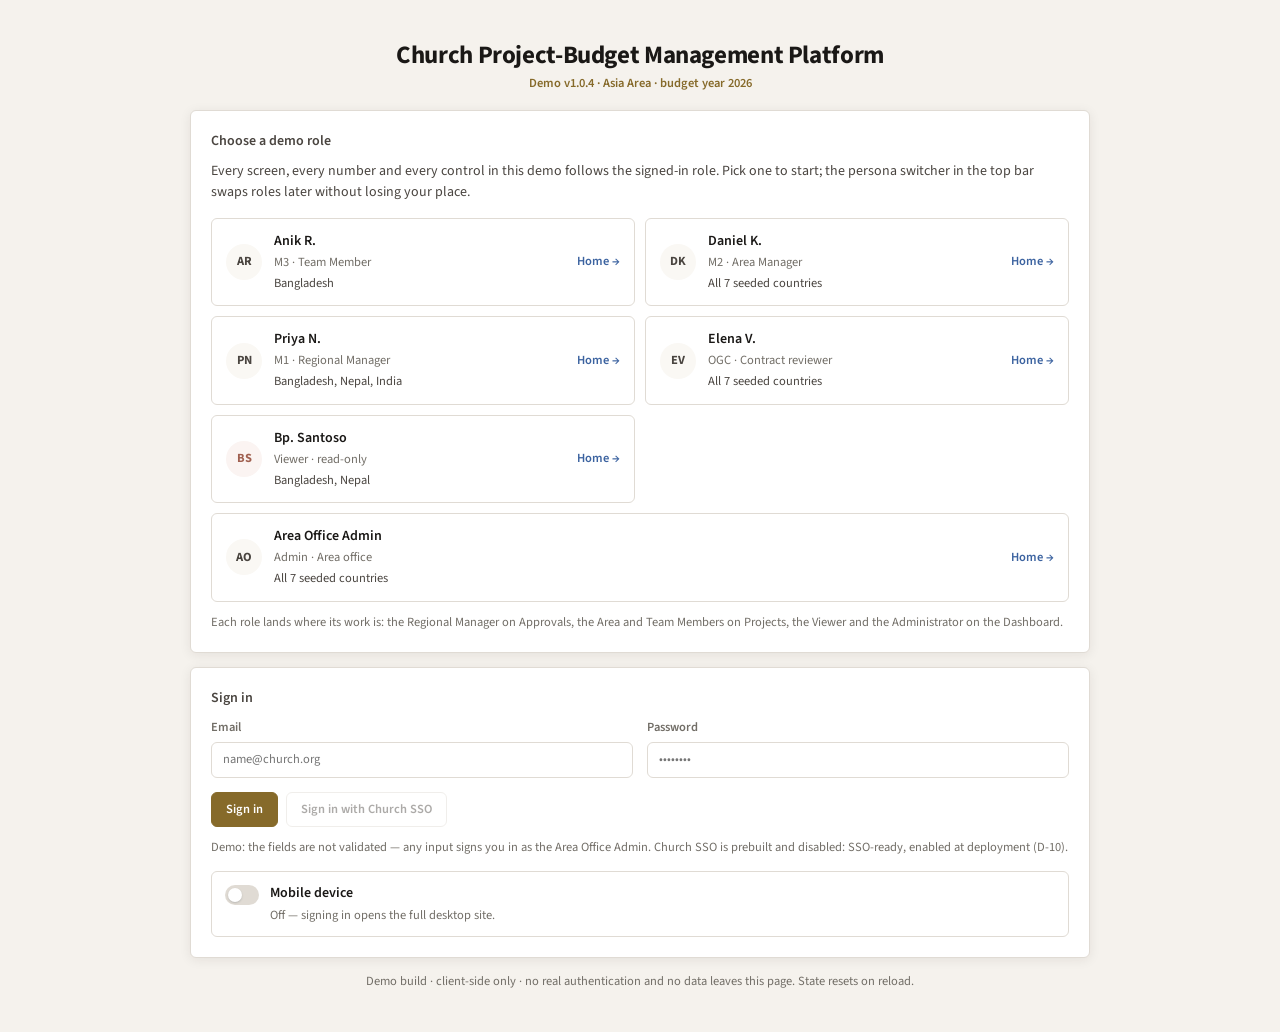
==== commit b1565340: "Add files via upload" ====
--- a/index.html
+++ b/index.html
@@ -1,9 +1,9 @@
 <!DOCTYPE html>
-<html lang="en" data-tone="dark-brass" data-ground="dark">
+<html lang="en" data-tone="white-gold" data-ground="light">
 <head>
 <meta charset="UTF-8">
 <meta name="viewport" content="width=device-width, initial-scale=1.0">
-<title>Church Budget Platform — Demo v1.2.4</title>
+<title>Church Budget Platform — Demo v1.2.7</title>
 <link rel="preconnect" href="https://fonts.googleapis.com">
 <link rel="preconnect" href="https://fonts.gstatic.com" crossorigin>
 <link href="https://fonts.googleapis.com/css2?family=Source+Sans+3:wght@400;600;700&family=Atkinson+Hyperlegible:wght@400;700&display=swap" rel="stylesheet">
@@ -22,6 +22,17 @@
 <link rel="stylesheet" href="css/p9data.css">
 <!-- v1.2.2 shared view kit: last, so its grammar wins over page files -->
 <link rel="stylesheet" href="css/uikit.css">
+<!-- v1.2.6 P4 book tabs · alert tray · split status (Lane C) -->
+<link rel="stylesheet" href="css/p4v126.css">
+<!-- v1.2.7 P3 register · Open column + in-development front view (Lane B) -->
+<link rel="stylesheet" href="css/p3dev.css">
+<!-- v1.2.7 print view + shared .dc-* document renderer (Lane A): after app.css so its
+     @media print token re-pointing wins at equal specificity -->
+<link rel="stylesheet" href="css/print.css">
+<!-- v1.2.7 P4 Development tab + aside card, mail form, Sent-log extension (Lane C) -->
+<link rel="stylesheet" href="css/p4dev.css">
+<!-- v1.2.7 public review page #/review/<token> (Lane C) -->
+<link rel="stylesheet" href="css/p18.css">
 </head>
 <body>
 
@@ -30,6 +41,8 @@
 <script src="js/config.js"></script>
 <script src="js/data.js"></script>
 <script src="js/derive.js"></script>
+<!-- v1.2.7 document model + .docx writer: after derive.js, before actions.js (Lane A) -->
+<script src="js/docgen.js"></script>
 <script src="js/store.js"></script>
 <script src="js/actions.js"></script>
 <script src="js/egc.js"></script>
@@ -57,6 +70,10 @@
 <script src="js/pages/p15.js"></script>
 <script src="js/pages/p16.js"></script>
 <script src="js/pages/p17.js"></script>
+<!-- v1.2.7 document print view #/doc/<id> (Lane A) -->
+<script src="js/pages/p19.js"></script>
+<!-- v1.2.7 public review page #/review/<token> (Lane C) -->
+<script src="js/pages/p18.js"></script>
 <!-- v1.2.0 persistence: immediately before app.js (T-01, F1) -->
 <script src="js/persist.js"></script>
 <script src="js/app.js"></script>
--- a/css/app.css
+++ b/css/app.css
@@ -36,8 +36,8 @@
      the DEFAULT tone's (dark-brass) values as their fallback. Every real render
      always carries data-tone on <html>, so a tone block below always wins; this
      is purely the "no undefined var" floor. */
-  --raise:#221F1C; --hover:#2A2622; --faint:#5C5750;
-  --brass-glow:rgba(200,164,85,.08); --shadow-sm:0 1px 4px rgba(0,0,0,.3);
+  --raise:#FAF8F4; --hover:#F0EDE6; --faint:#A8A298;   /* v1.2.7.1 — floor now = white-gold, the default */
+  --brass-glow:rgba(154,122,48,.06); --shadow-sm:0 1px 4px rgba(40,30,20,.06);
 }
 body.comfort{--f:var(--comfort)}
 
@@ -59,7 +59,7 @@
      --rose←rose  --rose-ink←rose-dim  --rose-bg←rose-surface
      --verd←done  --verd-bg←done-surface  --shadow←shadow  --shadow-sm←shadow-sm       */
 
-:root[data-tone="white-gold"]{
+:root[data-tone="white-gold"]{   /* DEFAULT (v1.2.7.1, ToR) */
   --paper:#F5F2ED; --card:#FFFFFF; --raise:#FAF8F4; --hover:#F0EDE6;
   --ink:#1A1816; --slate:#4A4540; --muted:#726E67; --faint:#A8A298;   /* v1.2.5.2-uxA: muted #7A756E→#726E67, ≥4.54 on paper/tints (was 4.09) */
   --line:#E0DBD4; --line2:#EAE6E0;
@@ -68,7 +68,7 @@
   --verd:#347C48; --verd-bg:#F0FAF2;   /* v1.2.5.2-uxA: verd #3A8A50→#347C48, 4.56 on paper + 5.09 card-on-verd (were 3.81/4.26) */
   --shadow:0 2px 12px rgba(40,30,20,.08); --shadow-sm:0 1px 4px rgba(40,30,20,.06);
 }
-:root[data-tone="dark-brass"]{   /* DEFAULT */
+:root[data-tone="dark-brass"]{
   --paper:#110F0E; --card:#1A1816; --raise:#221F1C; --hover:#2A2622;
   --ink:#F0ECE6; --slate:#C8C2B8; --muted:#8A847A; --faint:#5C5750;
   --line:#302B26; --line2:#262220;
@@ -188,9 +188,29 @@
 .side a:hover{background:var(--hover)}
 .side a.on{background:var(--raise);color:var(--ink);font-weight:600;box-shadow:inset 3px 0 0 var(--brass)}
 .side .grp{font-size:11.5px;font-weight:600;color:var(--muted);padding:18px 20px 6px}
+/* v1.2.6 R-A — "Projects" is a group header that is still a link: bold ink on a
+   light brass band. The band is --brass-glow layered over --brass-bg so it
+   stays visible on dark grounds, where --brass-bg alone is ~1.0:1 on --card
+   (band vs card 1.10-1.21; ink on band >= 11.7:1 on all 7 tones). The rows
+   under it (and under Admin) indent past a 1px guide at 18px. .on keeps the
+   3px brass rule (>= 4.4:1 on the band) so the current page still reads. */
+.side a.navhead{margin-top:8px;font-weight:700;color:var(--ink);
+  background:linear-gradient(var(--brass-glow),var(--brass-glow)),var(--brass-bg);
+  box-shadow:inset 0 1px 0 var(--line2),inset 0 -1px 0 var(--line2)}
+.side a.navhead:hover{background:linear-gradient(var(--brass-glow),var(--brass-glow)),
+  linear-gradient(var(--brass-glow),var(--brass-glow)),var(--brass-bg)}
+.side a.navhead.on{font-weight:700;
+  box-shadow:inset 3px 0 0 var(--brass),inset 0 1px 0 var(--line2),inset 0 -1px 0 var(--line2)}
+/* v1.2.6 audit — 12px right padding on child rows so a two-digit badge
+   ("Messages & Alerts 17") does not wrap the label at 212px */
+.side a.sub{position:relative;padding-left:28px;padding-right:12px}
+.side a.sub::before{content:"";position:absolute;left:18px;top:0;bottom:0;width:1px;
+  background:var(--line)}
 .badge{font-size:11.5px;font-weight:600;color:var(--card);background:var(--rose);
   border-radius:999px;padding:1px 8px;font-variant-numeric:tabular-nums;flex:none}
-.side .me{margin-top:auto;padding:14px 20px 0;border-top:1px solid var(--line2);
+.side .ver{margin-top:auto;padding:0 20px 8px;font-size:11.5px;letter-spacing:.02em;
+  color:var(--muted);font-variant-numeric:tabular-nums}   /* v1.2.6 — version remark above the rule; v1.2.7 11px → 11.5px (type scale back to 6 sizes) */
+.side .me{padding:14px 20px 0;border-top:1px solid var(--line2);
   font-size:12.5px;color:var(--muted);min-width:0}
 .side .me b{display:block;color:var(--slate);font-size:12.5px}
 
@@ -567,6 +587,14 @@
   .side .grp{display:none}
   .side a{padding:7px 12px;border-radius:var(--r);white-space:nowrap;font-size:12.5px}
   .side a.on{box-shadow:inset 0 -3px 0 var(--brass)}
+  /* v1.2.6 — in the horizontal strip the header keeps its band + bold (it
+     leads the chips that belong to it); the guide line and deep indent only
+     make sense in the vertical list, so children fall back to chip padding. */
+  .side a.navhead{margin-top:0;box-shadow:inset 0 0 0 1px var(--line2)}
+  .side a.navhead.on{box-shadow:inset 0 -3px 0 var(--brass),inset 0 0 0 1px var(--line2)}
+  .side a.sub{padding-left:12px;padding-right:12px}
+  .side a.sub::before{display:none}
+  .side .ver{display:none}   /* v1.2.6 — no room in the horizontal strip */
   .side .me{margin:0;padding:10px 16px;border-top:1px solid var(--line2)}
   .side .me b{display:inline;margin-right:6px}
   .topbar{padding:10px 16px}
@@ -624,6 +652,7 @@
   .p6-id,.gs-link,.p6-card a:not(.btn){display:inline-block;padding:8px 0;min-height:32px}
   .cchip .x,.p2-scx,.p2-sc-x,[data-p2="scope-remove"]{min-width:28px;min-height:28px}
   .topbar .btn.sm{min-height:36px}
+  .side a{min-height:40px}   /* v1.2.6 — nav strip rows (header + children) are touch targets too */
 }
 @media (prefers-reduced-motion:reduce){
   .bico g,.bico .glint{animation:none}
--- a/css/p4p6.css
+++ b/css/p4p6.css
@@ -48,15 +48,8 @@
 /* Seven tabs since v1.1.0 (Contracts). Same rule as the admin strip: one row
    at every width, scrolled sideways rather than wrapped into three rows on a
    phone. Only this row scrolls; the page does not. */
-.p4-tabs{display:flex;gap:2px;flex-wrap:nowrap;overflow-x:auto;overflow-y:hidden;
-  -webkit-overflow-scrolling:touch;scrollbar-width:none;-ms-overflow-style:none;
-  border-bottom:1px solid var(--line);
-  margin-bottom:var(--gap)}
-.p4-tabs::-webkit-scrollbar{display:none}
-.p4-tab{flex:none;font-size:12.5px;font-weight:600;color:var(--muted);padding:8px 13px;
-  border-bottom:2px solid transparent;margin-bottom:-1px;white-space:nowrap}
-.p4-tab:hover{color:var(--slate)}
-.p4-tab.on{color:var(--ink);border-bottom-color:var(--brass)}
+/* v1.2.6 — the strip and the tabs themselves are the .bk- book tabs in
+   p4v126.css (still one row, scrolled sideways at every width). */
 .p4-tbadge{font-size:11.5px;font-weight:700;color:var(--rose);background:var(--rose-bg);
   border-radius:999px;padding:0 7px}
 
@@ -129,9 +122,7 @@
 .p4-gate{border-top:1px solid var(--line2);border-bottom:1px solid var(--line2);
   padding:10px 0;margin:2px 0}
 .p4-glab{font-size:12.5px;font-weight:600;color:var(--brass);margin-bottom:8px}
-.p4-gsys{padding:9px 0;border-bottom:1px dashed var(--line)}
-.p4-gsys:last-of-type{border-bottom:none}
-.p4-gsys.hot{border-left:3px solid var(--rose);padding-left:10px}
+/* v1.2.6 — .p4-gsys retired: each system is an equal .sc-card (p4v126.css) */
 .p4-gh{display:flex;align-items:center;gap:8px;justify-content:space-between}
 .p4-gh b{font-size:14px;font-weight:600}
 .p4-gp{font-size:12.5px;font-weight:600;border-radius:999px;padding:1px 9px;
--- a/css/v101-proj.css
+++ b/css/v101-proj.css
@@ -35,8 +35,8 @@
    below only ever change the grid, never the markup or the JS. */
 .preg .lhead,.xsum{
   display:grid;
-  grid-template-columns:minmax(0,1fr) 208px 150px 128px 96px 22px;
-  grid-template-areas:"name stage flag budget cmt chev";
+  grid-template-columns:minmax(0,1fr) 208px 150px 128px 96px 28px 22px;
+  grid-template-areas:"name stage flag budget cmt open chev";
   gap:14px;align-items:center;min-width:0}
 /* v1.2.5 S3 (F9) — the header row must sit in the SAME inset box the project
    rows do, not span the full .preg. A row's content box is inset from .preg by
@@ -49,6 +49,7 @@
 .preg .lhead .r{text-align:right}
 .l-name{grid-area:name}.l-stage{grid-area:stage}.l-flag{grid-area:flag}
 .l-budget{grid-area:budget}.l-cmt{grid-area:cmt}.l-chev{grid-area:chev}
+.l-open{grid-area:open;min-width:0}
 
 .cgrp{margin-bottom:var(--gap);min-width:0}
 
@@ -73,8 +74,24 @@
 
 .xsum{width:100%;font:inherit;text-align:left;color:inherit;background:none;
   border:none;padding:11px 40px 11px 16px;position:relative;cursor:pointer}
-.xsum:hover{background:var(--hover)}
-.xrow[data-open="true"] .xsum{background:var(--raise);border-bottom:1px solid var(--line2)}
+/* v1.2.7 F4 — the row head is its own grid: [toggle button][Open][tail].
+   The button no longer spans the Open column; its inner tracks are the
+   header's name…comments tracks, and gap + 28px Open + tail (chevron track +
+   the old 40px right padding) put Open and the chevron exactly where they
+   were. The chevron stays inside the button (click toggles) but is placed
+   against .xhead; the button's ::after covers the tail so that strip still
+   toggles too. Header (.lhead) tracks are unchanged. */
+.xhead{position:relative;display:grid;min-width:0;
+  grid-template-columns:minmax(0,1fr) 28px 62px;column-gap:14px;align-items:stretch}
+.xhead > .xsum{grid-column:1;grid-row:1;position:static;padding-right:0;
+  grid-template-columns:minmax(0,1fr) 208px 150px 128px 96px;
+  grid-template-areas:"name stage flag budget cmt"}
+.xhead > .xsum::after{content:"";position:absolute;top:0;right:0;bottom:0;width:62px}
+.xhead > .xc-open{grid-area:auto;grid-column:2;grid-row:1}
+.xhead > .xsum .xchev{grid-area:auto;top:0;bottom:0;transform:none;display:flex;align-items:center}
+.xhead:hover{background:var(--hover)}
+.xhead > .xsum:hover{background:none}
+.xrow[data-open="true"] .xhead{background:var(--raise);border-bottom:1px solid var(--line2)}
 
 .xc{min-width:0}
 .xc-name{grid-area:name;display:flex;align-items:baseline;gap:8px;min-width:0}
@@ -103,6 +120,37 @@
 
 .xc-flag{grid-area:flag;min-width:0}
 
+/* ---- v1.2.6 R-B · labelled lines in-cell ("Stage · …", "Gate · …",
+   "Attention · …" + reason). Each cell is one flex column centred as a block
+   in the row (the grid already centres the cell; the column centres its
+   lines). The key is a fixed 58px so every value starts at the same x down
+   the register (58px was the brief's floor; "Attention" at 11px/600/.02em
+   measures ~62px, so the key is 66px). A value that cannot sit beside its key (a 160px pill in a
+   narrow tier) wraps under it rather than bursting the track. */
+.l3-cell{display:flex;flex-direction:column;justify-content:center;gap:3px;min-width:0}
+.l3-line{display:flex;flex-wrap:wrap;align-items:center;column-gap:6px;row-gap:2px;min-width:0}
+.l3-k{flex:0 0 66px;min-width:66px;font-size:11.5px;   /* v1.2.6 audit: 11px was a 7th size (gate is 6) */
+  font-weight:600;line-height:1.4;
+  letter-spacing:.02em;color:var(--slate);white-space:nowrap}
+.xstg.l3-cell{min-height:56px}
+.xstg .l3-line > .pill{flex:0 1 auto;max-width:100%}
+.l3-gate{flex-wrap:nowrap;align-items:baseline}
+/* the gate sub-line keeps its tone rules above; inside a labelled line it
+   takes the space beside the key and wraps there, never across a column */
+.xstg .l3-gate small{flex:1 1 0;min-width:0;margin-top:0;min-height:0;
+  overflow-wrap:break-word;text-wrap:pretty}
+
+/* Attention (K.flagCell labelled). .k-flag is inline-flex/nowrap/ellipsis in
+   uikit.css (loaded after this file) — two classes out-rank it. */
+.k-flag.k-flab{display:flex;flex-direction:column;align-items:stretch;
+  justify-content:center;gap:3px;white-space:normal;overflow:visible;width:100%}
+.k-flag.k-flab .l3-line{flex-wrap:nowrap}
+.k-flag.k-flab .k-ftxt{flex:0 1 auto;white-space:nowrap}
+.k-flag.k-flab .l3-why{font-size:12.5px;font-weight:400;line-height:1.35;
+  color:var(--slate);overflow-wrap:break-word;text-wrap:pretty;padding-left:72px}
+.k-flag.k-flab.quiet{justify-content:center}
+.k-flag.k-flab.quiet .k-ftxt{color:var(--slate);font-weight:400}
+
 .xc-budget{grid-area:budget;text-align:right;min-width:0}
 .xc-budget b{font-size:14px;font-weight:600;color:var(--ink)}
 .xc-budget small{display:block;font-size:12.5px;color:var(--muted);margin-top:2px}
@@ -111,6 +159,16 @@
 
 .xchev{grid-area:chev;position:absolute;right:14px;top:50%;
   transform:translateY(-50%);color:var(--muted);font-size:11.5px}
+
+/* v1.2.7 (A) — Open column: a 28px track, a 32px hit area centred on it
+   (2px spills into the 14px gaps on each side, never into a neighbour). */
+.xc-open{grid-area:open;display:flex;justify-content:center;align-items:center;min-width:0}
+.xopen{flex:none;display:inline-flex;align-items:center;justify-content:center;
+  width:32px;height:32px;margin:0 -2px;border-radius:var(--r);
+  color:var(--slate);border:1px solid transparent;text-decoration:none}
+.xopen svg{display:block;width:16px;height:16px}
+.xopen:hover{color:var(--ink);background:var(--card);border-color:var(--muted)}
+.xopen:focus-visible{outline:2px solid var(--glass);outline-offset:1px;color:var(--ink)}
 
 /* the conversation pill — count, plus a dot when something is unread for you */
 .cpill{display:inline-flex;align-items:center;gap:5px;font-size:12.5px;font-weight:600;
@@ -226,8 +284,44 @@
 /* ========================================================= responsive ==== */
 
 /* ---- P3 — CORE_API §7: bound at 1100 / 860 / 560, later queries win ----- */
+/* v1.2.6 R-B — the labelled cells need room for "Stage" + the widest pill
+   (66 + 6 + 160 = 232) and "Attention" + dot + "over by 59 d". Only the wide
+   tier (≥1281, where the name track keeps ≥ 280px) takes the wider tracks;
+   budget gives 16px back. Header and rows share this rule, so they stay
+   aligned. */
+@media(min-width:1281px){
+  .preg .lhead,.xsum{grid-template-columns:minmax(0,1fr) 232px 212px 112px 96px 28px 22px}
+  .xhead > .xsum{grid-template-columns:minmax(0,1fr) 232px 212px 112px 96px}
+}
+/* Every narrower tier keeps its v1.2.5.2 tracks; there the key sits on its
+   own line above the value (an eyebrow) instead of beside it, so no value is
+   squeezed or cut. ≤560 is one full-width column again, so keys go back
+   inline (rule further down). */
+@media(max-width:1280px){
+  .l3-line,.l3-gate,.k-flag.k-flab .l3-line{flex-wrap:wrap;row-gap:0}
+  .l3-k{flex-basis:100%;line-height:1.3}
+  .xstg .l3-gate small{flex-basis:100%}
+  .l3-cell,.k-flag.k-flab{gap:4px}
+  .k-flag.k-flab .k-ftxt{white-space:normal;overflow-wrap:break-word}
+  .k-flag.k-flab .l3-why{padding-left:0}
+}
+/* v1.2.7 (A) — the Open track (28px + one gap) came out of the name track,
+   which had no slack left at 1101–1280 (22px at 1101) or at 1024 (75px, less
+   than the 88px project id). ≤1280 now takes compact tracks (the old ≤1100
+   set with comments 40→56 so the pill no longer spills onto the budget
+   figure, and budget 104→96) and a 10px gap. The single-row tiers below 1400
+   (1281 leaves a 132px name track) put the id above the name, so the name
+   keeps the whole track. Header and rows share the rule. */
+@media(max-width:1280px){
+  .preg .lhead,.xsum{grid-template-columns:minmax(0,1fr) 176px 132px 96px 56px 28px 22px;column-gap:10px}
+  .xhead{column-gap:10px}
+  .xhead > .xsum{grid-template-columns:minmax(0,1fr) 176px 132px 96px 56px}
+}
+@media(min-width:1001px) and (max-width:1399px),(min-width:861px) and (max-width:880px){
+  .xc-name{flex-direction:column;align-items:flex-start;gap:1px}
+  .xc-name b{max-width:100%}
+}
 @media(max-width:1100px){
-  .preg .lhead,.xsum{grid-template-columns:minmax(0,1fr) 176px 132px 104px 40px 22px}
   .xc-budget small{display:none}
 }
 /* v1.2.5 S3 (F13) — the sidebar-collapse trap. The register's own box is
@@ -243,9 +337,13 @@
    the sidebar has collapsed and the box is wide again. */
 @media(min-width:881px) and (max-width:1000px){
   .preg .lhead{display:none}
-  .xsum{grid-template-columns:minmax(0,1fr) 132px 166px;
-    grid-template-areas:"name name stage" "flag budget cmt";
+  .xsum{grid-template-columns:minmax(0,1fr) 132px 166px 28px;
+    grid-template-areas:"name name stage open" "flag budget cmt open";
     row-gap:8px;padding:11px 40px 11px 14px}
+  .xhead{grid-template-columns:minmax(0,1fr) 28px 40px}
+  .xhead > .xsum{grid-template-columns:minmax(0,1fr) 132px 166px;
+    grid-template-areas:"name name stage" "flag budget cmt";padding-right:0}
+  .xhead > .xsum::after{width:40px}
   .xc-budget{text-align:left}
   .xc-cmt{justify-content:flex-start}
 }
@@ -260,16 +358,35 @@
      budget and flag widths the 1100 tier uses (stage widened 150→166 in v1.2.5
      S3 — the widest status pill, "1 Implementation"/"4 In Development", is
      160px and burst a 150px stage track at 768; F13). */
-  .xsum{grid-template-columns:minmax(0,1fr) 132px 166px;
-    grid-template-areas:"name name stage" "flag budget cmt";
+  .xsum{grid-template-columns:minmax(0,1fr) 132px 166px 28px;
+    grid-template-areas:"name name stage open" "flag budget cmt open";
     row-gap:8px;padding:11px 40px 11px 14px}
+  .xhead{grid-template-columns:minmax(0,1fr) 28px 40px}
+  .xhead > .xsum{grid-template-columns:minmax(0,1fr) 132px 166px;
+    grid-template-areas:"name name stage" "flag budget cmt";padding-right:0}
+  .xhead > .xsum::after{width:40px}
   .xc-budget{text-align:left}
   .xc-cmt{justify-content:flex-start}
 }
 @media(max-width:560px){
-  .xsum{grid-template-columns:minmax(0,1fr);
-    grid-template-areas:"name" "stage" "flag" "budget" "cmt";
+  .l3-line,.k-flag.k-flab .l3-line{flex-wrap:nowrap}
+  .l3-line:first-child{flex-wrap:wrap}
+  .l3-k{flex-basis:66px}
+  .xstg .l3-gate small{flex-basis:0}
+  .l3-cell,.k-flag.k-flab{gap:3px}
+  .k-flag.k-flab .k-ftxt{white-space:nowrap}
+  .k-flag.k-flab .l3-why{padding-left:72px}
+  .xstg.l3-cell{min-height:0}
+  .xsum{grid-template-columns:minmax(0,1fr) 28px;
+    grid-template-areas:"name name" "stage stage" "flag flag" "budget budget" "cmt open";
     row-gap:6px;padding:11px 34px 11px 12px}
+  /* Open sits level with the comments pill on the last line */
+  .xhead{grid-template-columns:minmax(0,1fr) 28px 34px}
+  .xhead > .xsum{grid-template-columns:minmax(0,1fr);
+    grid-template-areas:"name" "stage" "flag" "budget" "cmt";padding-right:0}
+  .xhead > .xsum::after{width:34px}
+  .xhead > .xc-open{align-self:end;height:32px;margin-bottom:11px}
+  .xhead > .xsum .xc-cmt{min-height:32px;align-items:center}
   .xrow::before{left:-8px;width:8px}
   .cbody{margin-left:8px;padding-left:10px}
   .xpanel{padding:2px 12px 16px}
--- a/css/p4v126.css
+++ b/css/p4v126.css
@@ -0,0 +1,210 @@
+/* ============================================================================
+   v1.2.6 · P4 record page (Lane C) — three presentational patterns
+     .bk-   book tab bar joined to its panel
+     .atr-  collapsible alert tray (R-C, tinted cards per R-E)
+     .sc-   split status cards: Decision Point | CHaS, OGC | Finance (R-D)
+   Tokens only. Warn/danger always carry a glyph AND a word (brass is green or
+   blue on some tones). Muted text only on --card/--paper.
+   Linked last in index.html so it wins over p4p6.css by source order.
+   ========================================================================= */
+
+/* ================================================ 1 · book tab bar ======= */
+.bk{min-width:0}
+.p4-tabs.bk-strip{display:flex;align-items:flex-end;gap:4px;flex-wrap:nowrap;
+  overflow-x:auto;overflow-y:hidden;-webkit-overflow-scrolling:touch;
+  scrollbar-width:none;-ms-overflow-style:none;
+  margin:0;padding:6px 2px 0;border-bottom:0;
+  box-shadow:inset 0 -1px 0 var(--line)}           /* baseline inside the scroller */
+.bk-strip::-webkit-scrollbar{display:none}
+.bk-strip .p4-tbadge{padding:0 5px;line-height:1.5}
+
+/* edge fades, only while the strip really scrolls: a scroll-driven animation
+   has no effect when the strip does not overflow, so the mask stays opaque.
+   The gradient is alpha-only (any token colour works). */
+@property --bk-fl{syntax:'<length>';inherits:false;initial-value:0px}
+@property --bk-fr{syntax:'<length>';inherits:false;initial-value:0px}
+@keyframes bk-fade{
+  0%{--bk-fl:0px;--bk-fr:32px}
+  6%{--bk-fl:32px}
+  94%{--bk-fr:32px}
+  100%{--bk-fl:32px;--bk-fr:0px}
+}
+@supports (animation-timeline: scroll()){
+  .p4-tabs.bk-strip{
+    -webkit-mask-image:linear-gradient(to right,transparent 0,var(--ink) var(--bk-fl),
+      var(--ink) calc(100% - var(--bk-fr)),transparent 100%);
+    mask-image:linear-gradient(to right,transparent 0,var(--ink) var(--bk-fl),
+      var(--ink) calc(100% - var(--bk-fr)),transparent 100%);
+    animation:bk-fade linear both;animation-timeline:scroll(self inline)}
+}
+
+/* every tab is the same box (one row, one top edge); recessed = ground colour */
+.p4-tab.bk-tab{position:relative;flex:none;white-space:nowrap;display:inline-flex;
+  align-items:center;gap:5px;height:36px;margin:0;padding:0 11px;
+  font-size:12.5px;font-weight:600;color:var(--slate);   /* v1.2.6 audit: 13px was an 8th size; 12.5 is the scale step */
+  background:var(--paper);border:1px solid var(--line2);border-bottom-color:var(--line);
+  border-radius:var(--r) var(--r) 0 0;cursor:pointer;
+  transition:transform .12s ease,background-color .12s ease,color .12s ease,border-color .12s ease}
+.bk-tab::after{content:"";position:absolute;left:14px;right:14px;bottom:6px;height:2px;
+  border-radius:2px;background:var(--brass);opacity:.75;
+  transform:scaleX(0);transition:transform .15s ease}
+.p4-tab.bk-tab:hover{transform:translateY(-2px);background:var(--hover);color:var(--ink);
+  border-color:var(--line)}
+.bk-tab:hover::after{transform:scaleX(.55)}
+.bk-tab:focus-visible{outline:2px solid var(--glass);outline-offset:-3px;z-index:2}
+
+/* the open tab: card-coloured, joined to the panel, brass top rule */
+.p4-tab.bk-tab.on{z-index:1;transform:none;cursor:pointer;color:var(--ink);font-weight:700;
+  background:var(--card);border-color:var(--line);border-bottom-color:var(--card);
+  box-shadow:inset 0 2px 0 var(--brass)}
+.p4-tab.bk-tab.on:hover{background:var(--card)}
+.bk-tab.on::after{display:none}
+
+.bk-panel{background:var(--card);border:1px solid var(--line);border-top:0;
+  border-radius:0 0 var(--r) var(--r);padding:var(--gap);min-width:0}
+.bk-panel > .card,.bk-panel > .p4-two > .card{box-shadow:none}
+
+/* ================================================ 2 · alert tray ========= */
+.atr{margin-top:var(--gap);background:var(--card);border:1px solid var(--line);
+  border-left:3px solid var(--brass);border-radius:var(--r);box-shadow:var(--shadow)}
+.atr.hot{border-left-color:var(--rose)}
+.atr-row{position:relative;display:flex;align-items:center;gap:12px;min-height:48px;
+  padding:6px 14px 6px 12px;cursor:pointer;border-radius:var(--r)}
+.atr-row:hover{background:var(--hover)}
+.atr-toggle{display:inline-flex;align-items:center;gap:8px;flex:none;min-height:36px;
+  font-size:14px;font-weight:600;color:var(--ink);white-space:nowrap}
+.atr-toggle b{font-weight:700}
+.atr-toggle::after{content:"";position:absolute;top:0;right:0;bottom:0;left:0;
+  border-radius:var(--r)}                         /* the whole row is the toggle */
+.atr-toggle:focus-visible{outline:none}
+.atr-toggle:focus-visible::after{outline:2px solid var(--glass);outline-offset:-2px}
+.atr-row:hover .atr-toggle span{text-decoration:underline;text-underline-offset:3px}
+.atr-toggle .atr-ico{color:var(--brass)}
+.atr.hot .atr-toggle .atr-ico{color:var(--rose)}
+.atr-ico{width:16px;height:16px;flex:none}
+
+/* chips sit above the toggle overlay (flex items honour z-index unpositioned,
+   so the tooltip still anchors to the row and stays on screen at 390) */
+.atr-chips{display:flex;flex-wrap:wrap;align-items:center;gap:6px;list-style:none;
+  min-width:0;flex:1 1 auto;z-index:5}
+.atr-chips li{display:flex;z-index:0}
+.atr-chip{--sev:var(--brass);display:inline-grid;place-items:center;width:28px;height:28px;
+  border-radius:999px;border:1.5px solid currentColor;color:var(--sev);cursor:help}
+.atr-chip.is-warn{--sev:var(--brass);background:var(--brass-bg)}
+.atr-chip.is-danger{--sev:var(--rose);background:var(--rose-bg)}
+.atr-chip:hover,.atr-chip:focus{box-shadow:0 0 0 3px var(--hover)}
+.atr-chip:focus-visible{outline:2px solid var(--glass);outline-offset:2px}
+.atr-cico{width:14px;height:14px}
+.atr-tip{position:absolute;left:8px;right:8px;top:calc(100% + 2px);z-index:30;max-width:380px;
+  padding:9px 12px;text-align:left;font-size:12.5px;font-weight:400;line-height:1.45;
+  white-space:normal;overflow-wrap:anywhere;
+  color:var(--slate);background:var(--raise);border:1px solid var(--line);
+  border-left:3px solid var(--sev);border-radius:var(--r);box-shadow:var(--shadow);
+  display:none}                                   /* not measured while closed */
+.atr-tip b{display:block;color:var(--ink);font-weight:600;margin-bottom:1px}
+.atr-tip::before{content:"";position:absolute;left:0;right:0;bottom:100%;height:8px}
+.atr-chip:hover .atr-tip,.atr-chip:focus .atr-tip{display:block}
+
+.atr-chev{flex:none;margin-left:auto;width:8px;height:8px;margin-right:4px;
+  transform:translateY(-2px) rotate(45deg);pointer-events:none;
+  border-right:2px solid var(--slate);border-bottom:2px solid var(--slate);
+  transition:transform .15s ease}
+.atr.open .atr-chev{transform:translateY(2px) rotate(-135deg)}
+
+.atr-body{display:grid;grid-template-columns:repeat(2,minmax(0,1fr));gap:10px;
+  padding:12px;border-top:1px solid var(--line2)}
+.atr-body[hidden]{display:none}
+/* R-E — tinted attention cards, 3px left rule, text --ink / --slate / --sev */
+.atr-card{--sev:var(--brass);display:grid;grid-template-columns:16px minmax(0,1fr);gap:10px;
+  min-width:0;padding:11px 14px;border-radius:var(--r);border:1px solid var(--line);
+  border-left:3px solid var(--sev);background:var(--brass-bg)}
+.atr-card.is-danger{--sev:var(--rose);background:var(--rose-bg)}
+.atr-card .atr-ico{color:var(--sev);margin-top:3px}
+.atr-cbody{min-width:0}
+.atr-title{margin:0;font-size:14px;font-weight:600;line-height:1.4;color:var(--ink);overflow-wrap:anywhere}
+.atr-sev{display:inline-block;font-size:11.5px;font-weight:700;letter-spacing:.02em;
+  color:var(--sev);margin-right:6px;white-space:nowrap}
+.atr-detail{font-size:12.5px;line-height:1.45;color:var(--slate);margin-top:2px;overflow-wrap:anywhere}
+.atr-acts{display:flex;flex-wrap:wrap;gap:6px;margin-top:8px}
+.atr-acts .btn{background:var(--card)}
+.atr-acts .btn.brass{background:var(--brass)}
+.atr-link{text-decoration:none}
+
+/* ================================================ 3 · split status ======= */
+/* the aside is 336px wide above 1080 and full width below it, so the pair
+   answers to its own container, not the viewport */
+.p4-gate{container-type:inline-size;container-name:p4gate}
+.sc-grid{display:grid;grid-template-columns:repeat(2,minmax(0,1fr));gap:10px;align-items:stretch}
+.sc-card{display:flex;flex-direction:column;min-width:0;padding:11px 12px;
+  background:var(--card);border:1px solid var(--line);border-radius:var(--r)}
+.sc-card.is-alert{box-shadow:inset 3px 0 0 var(--rose);padding-left:14px}
+.sc-card .gs-hd{justify-content:space-between;align-items:center;gap:6px 8px}
+.sc-card .gs-hd b{margin-right:auto}
+.sc-card .gs-mode{flex:0 0 100%;order:3;color:var(--muted)}
+.sc-card .gs-mode::before{content:"Sync mode: "}
+.sc-card .gs-line{margin-top:7px}
+.sc-card .gs-sub{margin-top:7px;overflow-wrap:anywhere}
+.sc-foot{margin-top:auto;padding-top:10px}
+.sc-foot > :first-child{margin-top:0}
+.sc-card .p4-gbtns{margin-top:0}
+.sc-card .p4-input.sm{margin-top:8px}
+.sc-card .p4-gwait,.sc-card .p4-gmode{font-size:12.5px;color:var(--slate);margin-top:8px}
+
+.p4-cg.sc-head{display:flex;flex-wrap:wrap;align-items:center;gap:6px 10px;
+  margin:0 0 10px;min-width:0}
+.sc-head .sc-id{font-size:14px;font-weight:700;color:var(--ink);overflow-wrap:anywhere}
+.sc-head .sc-days{font-size:12.5px;color:var(--muted);white-space:nowrap}
+.sc-headbtn{margin-left:auto;display:inline-flex}
+
+.sc-top{display:flex;align-items:center;justify-content:space-between;gap:6px 8px;flex-wrap:wrap}
+.sc-top h4{font-size:14px;font-weight:600;color:var(--ink)}
+.sc-chip{display:inline-flex;align-items:center;gap:5px;font-size:11.5px;font-weight:700;
+  padding:1px 9px;border-radius:999px;border:1px solid currentColor;white-space:nowrap;
+  font-variant-numeric:tabular-nums}
+.sc-chip.is-done{color:var(--verd);background:var(--verd-bg)}
+.sc-chip.is-wait{color:var(--brass);background:var(--brass-bg)}
+.sc-chip.is-stop{color:var(--rose);background:var(--rose-bg)}
+.sc-chip.is-none{color:var(--muted);background:var(--card);border-style:dashed}
+.sc-meta{display:grid;grid-template-columns:auto minmax(0,1fr);gap:3px 12px;margin-top:9px;
+  font-size:12.5px}
+.sc-meta dt{color:var(--muted)}
+.sc-meta dd{color:var(--ink);overflow-wrap:anywhere;font-variant-numeric:tabular-nums}
+.sc-card .sc-empty{font-size:12.5px;color:var(--muted);margin-top:9px}
+
+/* inside a card the gate buttons stack and the remark input spans the card */
+.sc-card .p4-gbtns{flex-direction:column;align-items:stretch}
+.sc-card .p4-gbtns .btn{justify-content:center;white-space:normal;text-align:center}
+.sc-card .p4-input.sm{width:100%}
+
+/* R-D (orchestrator correction) — the aside widens to 470px at >=1280 so the
+   pairs sit side by side there. The base rule is .p4-cols in p4p6.css:38;
+   overridden here by source order. 1081-1279 keeps the 336px stacked aside. */
+@media (min-width:1280px){
+  .p4-cols{grid-template-columns:minmax(0,1fr) 470px}
+}
+/* the main column answers to its own width: Record | Stage dates only pair
+   when there is room for two readable cards */
+.p4-main{container-type:inline-size;container-name:p4main}
+@container p4main (max-width: 639px){
+  .p4-two{grid-template-columns:minmax(0,1fr)}
+}
+
+@container p4gate (max-width: 379px){
+  .sc-grid{grid-template-columns:minmax(0,1fr)}
+}
+
+/* ================================================ responsive ============= */
+@media (max-width:768px){
+  .bk-strip{scroll-snap-type:x proximity}
+  .p4-tab.bk-tab{height:42px;padding:0 12px;scroll-snap-align:start}
+  .bk-panel{padding:10px}
+  .atr-body{grid-template-columns:minmax(0,1fr)}
+  .atr-chip{width:32px;height:32px}
+  .atr-toggle{min-height:40px}
+  .sc-grid{grid-template-columns:minmax(0,1fr)}
+  .sc-headbtn{margin-left:0}
+}
+@media (prefers-reduced-motion:reduce){
+  .bk-tab,.bk-tab::after,.atr-chev{transition:none}
+  .p4-tab.bk-tab:hover{transform:none}
+}
--- a/css/p3dev.css
+++ b/css/p3dev.css
@@ -0,0 +1,102 @@
+/* ============================================================================
+   p3dev.css — v1.2.7 Lane B · P3 register, "In development" front view (R-4)
+   The Status segment of a status-4 project: title row + release chip, the
+   12-month year strip (.ys-*), the budget triple (.bt-*), the brief and people
+   (.dv-*), and the four-stage dot rail (.dr-*). Recipes and token pairs are the
+   verified ones in docs/RESEARCH_v1.2.7_yearstrip.md (all 7 tones AA on
+   --card, the expanded row's surface). Type steps: 11.5 · 12.5 · 14 · 16 only.
+   ========================================================================= */
+
+/* ---------------------------------------------------------- title row --- */
+.dv-ph{align-items:center;flex-wrap:wrap;gap:6px 10px}
+.dv-t{font-size:14px;font-weight:700;color:var(--ink)}
+.dv-chip{display:inline-flex;align-items:center;gap:4px;font-size:11.5px;font-weight:600;
+  line-height:1.3;padding:2px 9px;border-radius:999px;white-space:nowrap;
+  color:var(--slate);background:var(--card);border:1px dashed var(--muted)}
+.dv-chip.rel{color:var(--verd);border:1px solid var(--verd)}
+
+.dv{min-width:0}
+
+/* -------------------------------------------------------- year strip ---- */
+.ys{margin:0 0 var(--gap);min-width:0}
+.ys-cap{display:flex;flex-wrap:wrap;gap:4px 10px;align-items:baseline;font-size:12.5px;color:var(--slate);margin-bottom:6px}
+.ys-cap b{color:var(--ink);font-size:14px}
+.ys-tgk{color:var(--brass)}
+.ys-track{position:relative;display:grid;grid-template-columns:repeat(12,minmax(0,1fr));
+  border:1px solid var(--line);border-radius:var(--r);background:var(--card);padding-top:36px}
+.ys-m{border-left:1px solid var(--line);padding:4px 0 5px;text-align:center;font-size:11.5px;font-weight:600;
+  color:var(--muted);min-width:0}
+.ys-m:first-child{border-left:0}
+.ys-m.q{border-left:1px dashed var(--muted)}                 /* quarter divider, 3:1+ */
+.ys-m.now{color:var(--ink);font-weight:700;box-shadow:inset 0 -3px 0 var(--ink)}
+.ys-s{display:none}
+.ys-lay{position:absolute;left:0;right:0;top:0;height:34px;pointer-events:none}
+.ys-bar{position:absolute;top:12px;height:12px;border:2px solid var(--glass);border-radius:999px;
+  background:var(--glass-bg);box-sizing:border-box}
+.ys-bar.from{border-left-style:dashed;border-top-left-radius:0;border-bottom-left-radius:0}
+.ys-bar.to{border-right-style:dashed;border-top-right-radius:0;border-bottom-right-radius:0}
+.ys-today{position:absolute;top:0;height:34px;width:0;border-left:2px solid var(--ink)}   /* stops above the labels */
+.ys-today span{position:absolute;top:-1px;left:4px;font-size:11.5px;font-weight:700;color:var(--ink);
+  white-space:nowrap;background:var(--card);padding:0 3px;line-height:1.2}
+.ys-today.r span{left:auto;right:4px}                        /* flips inward after October */
+.ys-tgt{position:absolute;top:10px;width:0}
+.ys-tgt i{position:absolute;left:-8px;width:16px;height:16px;background:var(--brass);transform:rotate(45deg);
+  box-shadow:0 0 0 2px var(--card)}
+.ys-tgt.end i{left:-21px}                                    /* clamp inside the track */
+
+/* ------------------------------------------------------ budget triple --- */
+.bt{display:grid;grid-template-columns:repeat(auto-fit,minmax(170px,1fr));gap:8px;margin:0 0 var(--gap)}
+.bt-s{border:1px solid var(--line);border-radius:var(--r);background:var(--card);padding:8px 12px;min-width:0}
+.bt dt{font-size:11.5px;font-weight:600;color:var(--slate);overflow-wrap:anywhere}
+.bt dd{margin:0;display:flex;flex-wrap:wrap;gap:0 6px;align-items:baseline}
+.bt dd b{font-size:16px;color:var(--ink)}
+.bt dd b.neg{color:var(--rose)}
+.bt dd span{font-size:11.5px;color:var(--muted)}
+
+/* ------------------------------------------------- brief + people ------- */
+.dv-row{display:grid;grid-template-columns:minmax(0,2fr) minmax(0,1fr);gap:8px 20px;margin:0 0 var(--gap)}
+.dv-brief{display:grid;grid-template-columns:repeat(2,minmax(0,1fr));gap:8px 20px;margin:0}
+.dv-ppl{display:grid;grid-template-columns:repeat(2,minmax(0,1fr));gap:8px 20px;margin:0;align-content:start}
+.dv-f{min-width:0}
+.dv-f dt{font-size:11.5px;font-weight:600;color:var(--slate);margin-bottom:2px}
+.dv-f dd{margin:0;font-size:12.5px;line-height:1.45;color:var(--ink);min-width:0}
+.dv-f dd b{font-size:14px;font-weight:600;color:var(--ink)}
+.dv-lines{margin:0;padding:0 0 0 16px}
+.dv-lines li{overflow-wrap:break-word;text-wrap:pretty}
+.dv-lines li + li{margin-top:2px}
+.dv-more{display:block;font-size:11.5px;color:var(--muted);margin-top:2px}
+.dv-none{font-size:12.5px;font-style:italic;color:var(--muted)}
+
+/* ------------------------------------------------------- dot rail ------- */
+.dr{min-width:0}
+.dr-sum{font-size:12.5px;font-weight:600;color:var(--slate);margin:0 0 6px}
+.dr-rail{list-style:none;margin:0;padding:0;display:grid;grid-template-columns:repeat(4,minmax(0,1fr));gap:0 8px}
+.dr-i{position:relative;display:flex;flex-direction:column;align-items:flex-start;gap:4px;min-width:0}
+.dr-i + .dr-i::before{content:'';position:absolute;top:11px;right:calc(100% - 4px);width:calc(100% - 20px);
+  height:2px;background:var(--line)}
+.dr-i.done + .dr-i::before{background:var(--verd)}
+.dr-dot{flex:none;position:relative;z-index:1;display:inline-flex;align-items:center;justify-content:center;width:24px;height:24px;
+  box-sizing:border-box;border-radius:50%;font-size:12.5px;font-weight:700;line-height:1;
+  border:2px solid var(--muted);color:var(--muted);background:var(--card)}
+.dr-i.inprogress .dr-dot{border-color:var(--brass);color:var(--brass)}
+.dr-i.done .dr-dot{border-color:var(--verd);background:var(--verd);color:var(--card)}
+.dr-tx{display:flex;flex-direction:column;min-width:0}
+.dr-lb{font-size:12.5px;font-weight:600;color:var(--ink);text-wrap:balance;overflow-wrap:break-word}
+.dr-st{font-size:11.5px;color:var(--slate)}
+.dr-i.done .dr-st{color:var(--verd);font-weight:600}
+.dr-i.inprogress .dr-st{color:var(--brass);font-weight:600}
+
+.dv-note{margin:12px 0 0;font-size:12.5px;line-height:1.45;color:var(--slate);text-wrap:pretty}
+
+/* ------------------------------------------------------- responsive ----- */
+@media (max-width:860px){
+  .dv-row{grid-template-columns:minmax(0,1fr)}
+}
+@media (max-width:560px){
+  .ys-l{display:none} .ys-s{display:inline}
+  .dv-brief{grid-template-columns:minmax(0,1fr)}
+  .dr-rail{grid-template-columns:minmax(0,1fr);gap:6px}
+  .dr-i{flex-direction:row;align-items:center;gap:8px}
+  .dr-i + .dr-i::before{top:-7px;left:11px;right:auto;width:2px;height:8px}
+  .dr-tx{flex-direction:row;flex-wrap:wrap;gap:0 8px;align-items:baseline}
+}
--- a/css/print.css
+++ b/css/print.css
@@ -0,0 +1,50 @@
+/* print.css — v1.2.7 (Lane A). P19 print view (#/doc/<id>) + the shared .dc-*
+   document renderer (CBP.docgen.toHtml), which the public review page (p18)
+   also renders inside its own frame. Linked AFTER app.css (research review §1):
+   under @media print the tone tokens are re-pointed to ink on white, whatever
+   tone / ground is active on screen, because Chrome drops backgrounds when
+   printing. Tokens only; no literal colour outside the print block. */
+
+.dc-page{min-height:100vh;background:var(--paper);color:var(--ink);padding:16px 16px 40px}
+.dc-bar{max-width:210mm;margin:0 auto 12px;display:flex;flex-wrap:wrap;gap:8px;align-items:center}
+.dc-bar .dc-hint{flex:1 1 220px;font-size:12.5px;color:var(--slate);overflow-wrap:anywhere}
+.dc-bar .dc-hint b{color:var(--ink);display:inline-block}   /* v1.2.7 D: no wrapped-inline overlap in the toolbar hint */
+.dc-bar .btn:focus-visible{outline:2px solid var(--glass);outline-offset:2px}   /* audit 1.2.7 */
+.dc-notice{max-width:210mm;margin:0 auto 12px}
+.dc-meta{max-width:210mm;margin:10px auto 0;font-size:12.5px;color:var(--slate);overflow-wrap:anywhere}
+.dc-sheet{max-width:210mm;margin:0 auto;background:var(--card);color:var(--ink);border:1px solid var(--line);
+  border-radius:var(--r);box-shadow:var(--shadow);padding:18mm 16mm;font-size:14px;line-height:1.55;overflow-wrap:anywhere}
+.dc-sheet.dc-empty p{margin:0 0 8px;color:var(--slate)}
+.dc-kind{font-size:12.5px;font-weight:600;color:var(--slate);margin:0 0 2px}
+.dc-title{font-size:25px;line-height:1.25;margin:0 0 4px;color:var(--ink);text-wrap:balance}
+.dc-sub{font-style:italic;color:var(--slate);margin:0 0 12px}
+.dc-kv{width:100%;border-collapse:collapse;margin:8px 0 14px;font-size:12.5px}
+.dc-kv th,.dc-kv td{text-align:left;vertical-align:top;padding:5px 8px;border-top:1px solid var(--line)}
+.dc-kv tr:last-child th,.dc-kv tr:last-child td{border-bottom:1px solid var(--line)}
+.dc-kv th{width:34%;font-weight:600;color:var(--slate)}
+.dc-sec h2,.dc-sec h3:not(.dc-h3){font-size:20px;margin:20px 0 6px;color:var(--ink)}
+.dc-h3{font-size:16px;margin:12px 0 4px;color:var(--ink)}
+.dc-sec p{margin:0 0 8px}
+.dc-sec ul,.dc-sec ol{margin:0 0 8px 22px}
+.dc-fig{margin:10px 0 14px}
+.dc-fig img{display:block;max-width:100%;max-height:110mm;height:auto;border:1px solid var(--line);border-radius:4px}
+.dc-fig figcaption{font-size:12.5px;font-style:italic;color:var(--slate);margin-top:4px}
+.dc-foot{margin-top:24px;padding-top:8px;border-top:1px solid var(--line);font-size:12.5px;color:var(--slate)}
+@media (max-width:560px){.dc-page{padding:12px 0 32px}.dc-bar,.dc-meta,.dc-notice{padding:0 16px}
+  .dc-sheet{padding:20px 16px;border-radius:0;border-left:0;border-right:0}.dc-title{font-size:20px}}
+@page{size:A4;margin:16mm 14mm 18mm;
+  @bottom-right{content:"Page " counter(page) " of " counter(pages);font-size:9pt;color:#555}}
+@media print{
+  /* paper is always light: re-point the tone tokens, whatever tone/ground is active on screen */
+  :root,:root[data-tone]{--paper:#fff;--card:#fff;--raise:#fff;--hover:#fff;--ink:#111;--slate:#333;--muted:#555;--faint:#777;
+    --line:#bbb;--line2:#ddd;--shadow:none;--shadow-sm:none}
+  html,body{background:#fff !important;color:#111}
+  .dc-bar,.dc-notice,.dc-meta,.hintbar,.no-print{display:none !important}
+  .dc-page{padding:0;min-height:0;background:#fff}
+  .dc-sheet{max-width:none;border:0;border-radius:0;box-shadow:none;padding:0;font-size:10.5pt}
+  .dc-title{font-size:18pt}
+  .dc-sec h2,.dc-sec h3:not(.dc-h3),.dc-h3{break-after:avoid;page-break-after:avoid}
+  .dc-fig,.dc-kv tr,.dc-sec li{break-inside:avoid;page-break-inside:avoid}
+  .dc-fig img{max-height:120mm}
+  p{orphans:3;widows:3}
+}
--- a/css/p4dev.css
+++ b/css/p4dev.css
@@ -0,0 +1,249 @@
+/* p4dev.css — v1.2.7 Lane C.
+   .pdc-  P4 aside "In development" card (replaces the gate cards while unreleased)
+   .pd-   P4 Development tab: progress, stage accordion, status control, blocks
+   .ed-   Concept block editor (RESEARCH_v1.2.7_editor)
+   .ml-   Send-from-portal form (RESEARCH_v1.2.7_review)
+   .p8-ext Sent-log external/reply-to line (needs the .p8-mailtx prefix: that
+          rule sets display/colour on every span inside it)
+   Tokens only. Control edges use --muted (--line is < 3:1 on --card). Status is
+   never colour alone: glyph (○ ◐ ✓) + word. */
+
+/* ------------------------------------------------------------ shared -- */
+.pd-chip{display:inline-flex;align-items:center;gap:5px;flex:0 0 auto;font-size:11.5px;font-weight:700;
+  line-height:1.2;padding:3px 9px;border-radius:999px;border:1px solid transparent;white-space:nowrap}
+.pd-chip.is-done{color:var(--verd);background:var(--verd-bg)}
+.pd-chip.is-inprogress{color:var(--brass);background:var(--brass-bg)}
+.pd-chip.is-notstarted{color:var(--slate);background:var(--card);border-color:var(--muted);border-style:dashed}
+
+.pd-prog{display:flex;flex-wrap:wrap;align-items:center;gap:6px 10px;min-width:0}
+.pd-bar{display:inline-grid;grid-template-columns:repeat(4,22px);gap:4px}
+.pd-bar i{display:block;height:8px;border-radius:4px;border:1px solid var(--muted);background:var(--card)}
+.pd-bar i.on{background:var(--verd);border-color:var(--verd)}
+.pd-cnt{font-size:12.5px;color:var(--slate)}
+.pd-cnt b{color:var(--ink)}
+
+/* --------------------------------------------------- aside card (.pdc) -- */
+.pdc .pd-prog{margin:0 0 10px}
+.pdc-list{list-style:none;margin:0;padding:0;display:grid;gap:0;border-top:1px solid var(--line)}
+.pdc-i{padding:9px 0 9px 12px;border-bottom:1px solid var(--line);box-shadow:inset 3px 0 0 var(--muted);min-width:0}
+.pdc-i.is-done{box-shadow:inset 3px 0 0 var(--verd)}
+.pdc-i.is-inprogress{box-shadow:inset 3px 0 0 var(--brass)}
+.pdc-top{display:flex;flex-wrap:wrap;align-items:center;justify-content:space-between;gap:4px 8px}
+.pdc-lb{font-size:14px;font-weight:600;color:var(--ink);min-width:0;text-wrap:balance;overflow-wrap:anywhere}
+.pdc-by{margin:3px 0 0;font-size:12.5px;color:var(--slate)}
+.pdc-note{margin:3px 0 0;font-size:12.5px;color:var(--ink);overflow-wrap:anywhere}
+.pdc-act{margin-top:12px}
+.pdc-hint,.pdc-wait{margin:6px 0 0;font-size:12.5px;color:var(--slate);text-wrap:pretty}
+.pdc-wait{color:var(--ink);background:var(--brass-bg);border-radius:var(--r);padding:8px 10px;margin-top:12px}
+.pdc-go{margin:10px 0 0;font-size:12.5px}
+.pdc-rel{display:flex;gap:8px;align-items:flex-start;margin:0 0 12px;padding:8px 10px;font-size:12.5px;
+  color:var(--ink);background:var(--verd-bg);border-radius:var(--r);overflow-wrap:anywhere}
+.pdc-relic{color:var(--verd);font-weight:700}
+
+/* ---------------------------------------------------- Development tab -- */
+.pd{container-type:inline-size;container-name:pd}
+.pd-top{display:flex;flex-wrap:wrap;align-items:center;justify-content:space-between;gap:8px 16px;margin:0 0 6px}
+.pd-top h2{margin:0}
+.pd-lede{margin:0 0 12px;font-size:12.5px;color:var(--slate);max-width:72ch;text-wrap:pretty}
+.pd-ro{margin:0 0 12px;padding:8px 12px;font-size:12.5px;color:var(--ink);background:var(--raise);
+  border-radius:var(--r);border-left:3px solid var(--muted)}
+.pd-err{margin:0 0 12px}
+.pd-stages{display:grid;gap:10px}
+
+.pd-stage{border:1px solid var(--line);border-radius:var(--r);background:var(--card);min-width:0;
+  box-shadow:inset 3px 0 0 var(--muted)}
+.pd-stage.is-done{box-shadow:inset 3px 0 0 var(--verd)}
+.pd-stage.is-inprogress{box-shadow:inset 3px 0 0 var(--brass)}
+.pd-hd{display:flex;align-items:center;gap:10px;padding:12px 14px 10px 16px}
+.pd-num{flex:0 0 auto;display:inline-flex;align-items:center;justify-content:center;width:26px;height:26px;
+  border-radius:50%;border:1.5px solid var(--muted);color:var(--ink);font-size:12.5px;font-weight:700}
+.pd-stage.is-done .pd-num{background:var(--verd);border-color:var(--verd);color:var(--card)}
+.pd-stage.is-inprogress .pd-num{border-color:var(--brass);color:var(--brass)}
+.pd-ttl{flex:1 1 auto;min-width:0}
+.pd-ttl h3{margin:0;font-size:16px;font-weight:700;color:var(--ink);text-wrap:balance;overflow-wrap:anywhere}
+.pd-meta{margin:2px 0 0;font-size:12.5px;color:var(--slate)}
+
+.pd-ctl{display:flex;flex-wrap:wrap;align-items:center;gap:8px 12px;padding:0 14px 12px 16px}
+.pd-seg{display:inline-flex;flex-wrap:wrap;border:1px solid var(--muted);border-radius:var(--r);overflow:hidden}
+.pd-sb{display:inline-flex;align-items:center;gap:5px;min-height:32px;padding:0 11px;font:inherit;font-size:12.5px;
+  font-weight:600;color:var(--ink);background:var(--card);border:0;border-left:1px solid var(--muted);cursor:pointer}
+.pd-sb:first-child{border-left:0}
+.pd-sb:hover{background:var(--hover)}
+.pd-sb.on{background:var(--ink);color:var(--paper)}
+.pd-sb:focus-visible{outline:2px solid var(--glass);outline-offset:-2px}
+.pd-notef{display:flex;align-items:center;gap:8px;flex:1 1 240px;min-width:0}
+.pd-notef label{font-size:12.5px;font-weight:600;color:var(--slate)}
+.pd-notef .inp{flex:1 1 auto;min-width:0}
+.pd-noteRo{margin:0;padding:0 14px 12px 16px;font-size:12.5px;color:var(--ink);overflow-wrap:anywhere}
+.pd-noteRo b{color:var(--slate);margin-right:6px}
+
+.pd-det{border-top:1px solid var(--line)}
+.pd-det > summary{display:block;position:relative;padding:9px 14px 9px 34px;
+  cursor:pointer;list-style:none;font-size:12.5px;font-weight:600;color:var(--ink)}
+.pd-det > summary::-webkit-details-marker{display:none}
+.pd-det > summary::before{content:'\25B8';position:absolute;left:16px;top:9px;color:var(--slate);font-size:11.5px}
+.pd-det[open] > summary::before{content:'\25BE'}
+.pd-det > summary:hover{background:var(--hover)}
+.pd-det > summary:focus-visible{outline:2px solid var(--glass);outline-offset:-2px}
+.pd-sumt{display:inline-block;margin-right:10px}   /* v1.2.7 D: a wrapped inline title boxed so the count sits beside or below it, never inside its line box */
+/* v1.2.7 D: a closed stage's work area takes no layout (native <details> only hides it visually) */
+.pd-det:not([open]) > .pd-body{display:none}
+.pd-sumc{display:inline-block;font-weight:400;font-size:12.5px;color:var(--slate)}
+.pd-body{padding:4px 14px 14px 16px;display:grid;gap:12px;min-width:0}
+
+.pd .inp,.pd-in{border-color:var(--muted)}
+.pd .inp:focus-visible{outline:2px solid var(--glass);outline-offset:1px}
+.pd .inp[readonly]{background:var(--raise);color:var(--ink)}
+.pd textarea.inp{resize:vertical;line-height:1.5}
+
+.pd-blk{min-width:0}
+.pd-blk h4,.pd-bh h4{margin:0 0 8px;font-size:14px;font-weight:700;color:var(--ink)}
+.pd-bh{display:flex;flex-wrap:wrap;align-items:center;justify-content:space-between;gap:6px 10px;margin:0 0 8px}
+.pd-bh h4{margin:0}
+.pd-n{display:inline-block;min-width:20px;text-align:center;font-size:11.5px;padding:0 6px;border-radius:999px;
+  background:var(--raise);color:var(--ink);margin-left:4px}
+.pd-aud{font-size:12.5px;color:var(--slate)}
+.pd-aud b{color:var(--ink)}
+.pd-lab{display:block;margin:0 0 6px;font-size:14px;font-weight:700;color:var(--ink)}
+.pd-sub{margin:0;font-size:12.5px;color:var(--slate);text-wrap:pretty}
+.pd-hint{font-size:12.5px;color:var(--slate);text-wrap:pretty}
+.pd-hint b,.pd-hint .num{display:inline-block}   /* v1.2.7 D: long doc titles/dates wrap as boxes, not across the sentence's line boxes */
+.pd-empty{margin:0;font-size:12.5px;color:var(--slate);font-style:italic}
+.pd-actrow{display:flex;flex-wrap:wrap;align-items:center;gap:8px 12px;margin-top:10px}
+.pd-grid2{display:grid;grid-template-columns:minmax(0,1fr);gap:14px}
+@container pd (min-width:720px){ .pd-grid2{grid-template-columns:repeat(2,minmax(0,1fr))} }
+
+/* Assessment */
+.pd-obs{margin:0 0 8px;padding:0 0 0 22px;display:grid;gap:6px}
+.pd-obs li{padding-left:2px}
+.pd-obs li > .inp{display:inline-block;width:calc(100% - 90px);vertical-align:middle}
+.pd-obs li > .btn{margin-left:6px;vertical-align:middle;min-width:76px;justify-content:center}
+.pd-obsro{margin:0;padding-left:20px;font-size:14px;color:var(--ink);display:grid;gap:4px}
+.pd-just{margin:0;font-size:14px;color:var(--ink);white-space:pre-wrap;overflow-wrap:anywhere}
+.pd-add{display:flex;gap:6px;align-items:center}
+.pd-add .inp{flex:1 1 auto;min-width:0}
+.pd-imgs{list-style:none;margin:0;padding:0;display:grid;grid-template-columns:repeat(auto-fill,minmax(172px,1fr));gap:12px}
+.pd-img{min-width:0;display:grid;gap:6px;align-content:start;padding:8px;border:1px solid var(--line);
+  border-radius:var(--r);background:var(--card)}
+.pd-img figure{margin:0;display:grid;gap:4px}
+.pd-img img{display:block;max-width:160px;max-height:160px;width:auto;height:auto;border-radius:4px;
+  border:1px solid var(--line);background:var(--raise)}
+.pd-noimg{width:160px;height:90px;display:flex;align-items:center;justify-content:center;font-size:11.5px;
+  color:var(--slate);border:1px dashed var(--muted);border-radius:4px}
+.pd-img figcaption{display:flex;flex-wrap:wrap;gap:0 6px;font-size:11.5px;color:var(--slate);min-width:0}
+.pd-img figcaption b{color:var(--ink);font-weight:600;overflow-wrap:anywhere;min-width:0}
+.pd-cap{flex:0 0 100%;color:var(--ink);font-style:italic}
+.pd-img .inp{font-size:12.5px;padding:5px 8px}
+.pd-imact{display:flex;flex-wrap:wrap;gap:6px}
+.pd-file{position:relative;cursor:pointer}
+.pd-file:focus-within{outline:2px solid var(--glass);outline-offset:2px}
+
+/* Documents / link / comments */
+.pd-docs,.pd-cms,.pd-sent{list-style:none;margin:0;padding:0;display:grid;gap:0;border-top:1px solid var(--line)}
+.pd-docs li{display:flex;flex-wrap:wrap;align-items:center;justify-content:space-between;gap:6px 10px;
+  padding:8px 0;border-bottom:1px solid var(--line)}
+.pd-dtx{display:grid;gap:1px;min-width:0;flex:1 1 200px}
+.pd-dtx b{font-size:12.5px;font-weight:600;color:var(--ink);overflow-wrap:anywhere;text-wrap:pretty}
+.pd-dtx > span{font-size:12.5px;color:var(--slate)}
+.pd-dact,.pd-lact{display:flex;flex-wrap:wrap;gap:6px}
+.pd-link{display:grid;gap:6px}
+.pd-link .inp{font-size:12.5px;font-family:ui-monospace,Menlo,Consolas,monospace}
+.pd-link + .pd-hint{margin:6px 0 0}
+.pd-blk > .pd-hint{margin:6px 0 0}
+.pd-cm{padding:8px 0;border-bottom:1px solid var(--line);min-width:0}
+.pd-cmh{display:flex;flex-wrap:wrap;gap:0 8px;align-items:baseline}
+.pd-cmh b{font-size:12.5px;color:var(--ink)}
+.pd-cmh span{font-size:12.5px;color:var(--slate);overflow-wrap:anywhere}
+.pd-cm p{margin:4px 0 0;font-size:14px;color:var(--ink);white-space:pre-wrap;overflow-wrap:anywhere}
+.pd-sent li{padding:6px 0;border-bottom:1px solid var(--line);display:grid;gap:1px}
+.pd-sent b{font-size:12.5px;font-weight:600;color:var(--ink);overflow-wrap:anywhere}
+.pd-sent span{font-size:12.5px;color:var(--slate);overflow-wrap:anywhere}
+
+/* ------------------------------------------------ block editor (.ed) -- */
+.pd-draft .pd-sub{margin:0 0 10px}
+.ed-block{border:1px solid var(--line);border-radius:var(--r);background:var(--card);margin:0 0 10px;min-width:0}
+.ed-block.dirty{border-color:var(--brass);box-shadow:inset 3px 0 0 var(--brass)}
+.ed-hd{display:flex;flex-wrap:wrap;align-items:center;gap:6px 8px;padding:7px 10px 7px 12px;border-bottom:1px solid var(--line)}
+.ed-hd h5{font-size:14px;font-weight:700;color:var(--ink);margin:0;flex:1 1 auto;min-width:0;text-wrap:balance}
+.ed-flag{font-size:11.5px;font-weight:600;color:var(--brass);background:var(--brass-bg);border-radius:999px;padding:2px 8px}
+.ed-tb{display:inline-flex;gap:4px}
+.ed-tb button{min-width:32px;min-height:30px;padding:0 8px;border:1px solid var(--muted);border-radius:var(--r);
+  background:var(--card);color:var(--slate);font:inherit;font-size:12.5px;font-weight:700;line-height:1;cursor:pointer}
+.ed-tb button:hover{color:var(--ink)}
+.ed-tb button[aria-pressed="true"]{background:var(--ink);border-color:var(--ink);color:var(--paper)}
+.ed-tb button:focus-visible,.ed-area:focus-visible{outline:2px solid var(--glass);outline-offset:2px}
+.ed-tb .i{font-style:italic;font-family:Georgia,serif}
+.ed-area{min-height:72px;padding:10px 12px;color:var(--ink);background:var(--card);font-size:14px;line-height:1.55;
+  overflow-wrap:anywhere;cursor:text;border-radius:0 0 var(--r) var(--r)}
+.ed-area:focus{outline:none;box-shadow:inset 0 0 0 1px var(--muted)}
+.ed-area h3{font-size:16px;font-weight:700;margin:10px 0 4px}
+.ed-area h3:first-child{margin-top:0}
+.ed-area p{margin:0 0 8px}
+.ed-area p:last-child,.ed-area ul:last-child{margin-bottom:0}
+.ed-area ul,.ed-area ol{margin:0 0 8px 22px;padding:0}
+.ed-area:empty::before{content:attr(data-placeholder);color:var(--slate)}
+.ed-ro{cursor:default;min-height:0}
+.ed-roblk .ed-hd{border-bottom-style:dashed}
+.ed-ft{display:flex;flex-wrap:wrap;gap:6px 8px;align-items:center;padding:7px 10px 7px 12px;border-top:1px solid var(--line)}
+.ed-ft .ed-state{font-size:12.5px;color:var(--slate);margin-right:auto}
+.ed-block.dirty .ed-state{color:var(--ink);font-weight:600}
+.ed-confirm{display:flex;flex-wrap:wrap;gap:6px 8px;align-items:center;font-size:12.5px;color:var(--ink);width:100%}
+.ed-confirm > span{margin-right:auto}
+
+/* ------------------------------------------ Send from portal (.ml) ---- */
+.ml{border:1px solid var(--line);border-radius:var(--r);background:var(--card);padding:10px 14px 12px;margin:0;min-width:0}
+.ml legend{font-size:14px;font-weight:700;padding:0 4px;color:var(--ink)}
+.ml .inp{border-color:var(--muted)}
+.ml .inp:focus-visible{outline:2px solid var(--glass);outline-offset:1px}
+.ml textarea.inp{font-size:12.5px;line-height:1.5}
+.ml-row{display:grid;grid-template-columns:76px minmax(0,1fr);gap:4px 10px;align-items:start;margin:0 0 10px}
+.ml-row > label,.ml-row > .k{font-size:12.5px;font-weight:600;color:var(--slate);padding-top:8px}
+.ml-chips{display:flex;flex-wrap:wrap;gap:6px;margin-top:6px}
+.ml-chips:empty{display:none}
+.ml-chip{display:inline-flex;align-items:center;gap:4px;font-size:12.5px;padding:2px 10px;border-radius:999px;
+  border:1px solid var(--muted);color:var(--ink);background:var(--card);max-width:100%;overflow-wrap:anywhere}
+.ml-chip.bad{border-color:var(--rose);color:var(--rose)}
+.ml-ro{font-size:12.5px;color:var(--ink);background:var(--raise);border:1px dashed var(--muted);border-radius:var(--r);
+  padding:7px 11px;overflow-wrap:anywhere}
+.ml-note{font-size:12.5px;color:var(--slate);margin:4px 0 0}
+.ml .pd-lab{margin-top:12px;font-size:12.5px;color:var(--slate)}
+@media (max-width:560px){
+  .ml-row{grid-template-columns:minmax(0,1fr)}
+  .ml-row > label,.ml-row > .k{padding-top:0}
+  .pd-hd{padding:10px 12px 8px 14px;align-items:flex-start;flex-wrap:wrap}
+  .pd-hd .pd-chip{margin-left:36px}
+  .pd-ctl,.pd-noteRo{padding:0 12px 10px 14px}
+  .pd-det > summary{padding:9px 12px 9px 30px}
+  .pd-det > summary::before{left:14px}
+  .pd-body{padding:4px 12px 12px 14px}
+  .pd-seg{width:100%}
+  .pd-sb{flex:1 1 0;justify-content:center;min-height:40px;padding:0 6px}
+  .pd-notef{flex-basis:100%}
+  .pd-obs li > .inp{width:100%}
+  .pd-obs li > .btn{margin:6px 0 0}
+  .ed-hd h5{flex-basis:100%}
+  .ed-tb button{min-width:40px;min-height:40px}
+  .pd-imgs{grid-template-columns:repeat(auto-fill,minmax(150px,1fr))}
+  .pd-img img{max-width:100%}
+}
+
+/* ------------------------------------------------ P8 Sent log (R-2a) -- */
+.p8-mailtx .p8-ext{display:block;font-size:12.5px;color:var(--slate);overflow-wrap:anywhere;margin-top:2px}
+.p8-mailtx .p8-extchip{display:inline-block;font-size:11.5px;font-weight:600;color:var(--glass);background:var(--glass-bg);
+  border-radius:999px;padding:1px 8px;margin:0 6px 0 0}
+
+/* ------------------------------------------------- P6 release row ---- */
+.p6-devdone{font-size:12.5px;color:var(--slate)}
+
+/* .card p (app.css) sets 14px / --slate at 0,1,1: restate the scale for the
+   paragraph-level classes above */
+.card p.pd-hint,.card p.ml-note,.card p.pdc-hint,.card p.pdc-by,.card p.pd-meta,.card p.pdc-go,
+.card p.pdc-rel{font-size:12.5px}
+.card p.pd-sub,.card p.pd-lede,.card p.pd-empty,.card p.pd-ro,.card p.pd-noteRo,.card p.pdc-note{font-size:12.5px}
+.card p.pdc-note,.card p.pdc-rel,.card p.pdc-wait,.card p.pd-ro,.card p.pd-noteRo,.card p.pd-just,.card .pd-cm p{color:var(--ink)}
+.card p.pdc-wait{font-size:12.5px}
+.card p.pd-just,.card .pd-cm p{font-size:14px}
+.card p + p.pd-hint,.card p + p.pd-empty{margin-top:6px}
+/* eight book tabs (Development first): a little tighter so the row fits */
+.p4-tabs.bk-strip.bk-many{gap:2px}
+.p4-tabs.bk-many .p4-tab.bk-tab{padding:0 8px}
--- a/css/p18.css
+++ b/css/p18.css
@@ -0,0 +1,67 @@
+/* p18.css — v1.2.7 public review page #/review/<token> (.rv-*), Lane C.
+   The document itself is the shared .dc-* renderer (print.css). Field edges use
+   --muted (the global .inp --line border is < 3:1). Invalid fields carry a 2px
+   --rose edge + ⚠ + words, never colour alone. */
+.rv{min-height:100vh;background:var(--paper);color:var(--ink)}
+.rv-brand{display:flex;flex-wrap:wrap;align-items:center;gap:4px 12px;padding:12px 20px;
+  border-bottom:1px solid var(--line);background:var(--card)}
+.rv-brand b{font-size:16px;color:var(--ink)}
+.rv-brand span{font-size:12.5px;color:var(--slate)}
+.rv-main{max-width:210mm;margin:0 auto;padding:20px 16px 56px;display:grid;gap:16px;min-width:0}
+
+.rv-ask{background:var(--card);border:1px solid var(--line);border-left:4px solid var(--glass);
+  border-radius:var(--r);padding:16px 18px}
+.rv-ask h1{font-size:20px;line-height:1.3;margin:0 0 6px;color:var(--ink);text-wrap:balance}
+.rv-ask p{margin:0 0 10px;color:var(--slate);font-size:14px;text-wrap:pretty}
+.rv-ask p b{color:var(--ink)}
+.rv-facts{margin:0;padding:0;list-style:none;display:grid;gap:4px;font-size:12.5px;color:var(--slate)}
+.rv-facts li{padding-left:20px;text-indent:-20px}
+.rv-facts li::before{content:'\2713';display:inline-block;width:20px;text-indent:0;color:var(--verd);font-weight:700}
+
+.rv .dc-sheet{padding:28px 28px 24px}
+
+.rv-form{background:var(--card);border:1px solid var(--line);border-radius:var(--r);padding:18px}
+.rv-form h2{font-size:16px;margin:0 0 4px;color:var(--ink)}
+.rv-form > p{margin:0 0 14px;font-size:12.5px;color:var(--slate)}
+.rv-f{display:grid;gap:4px;margin:0 0 14px;max-width:560px}
+.rv-f:has(textarea){max-width:none}
+.rv-f label{font-size:14px;font-weight:600;color:var(--ink)}
+.rv-f label small{font-weight:400;font-size:12.5px;color:var(--slate)}
+.rv-f .hint{font-size:12.5px;color:var(--slate)}
+.rv .inp{border-color:var(--muted);font-size:14px}
+.rv textarea.inp{resize:vertical;line-height:1.5}
+.rv .inp:focus-visible{outline:2px solid var(--glass);outline-offset:1px}
+.rv .inp[aria-invalid="true"]{border-color:var(--rose);border-width:2px}
+.rv-err{font-size:12.5px;font-weight:600;color:var(--rose)}
+.rv-err::before{content:'\26A0  '}
+.rv-sum{border:2px solid var(--rose);background:var(--rose-bg);color:var(--rose);border-radius:var(--r);
+  padding:10px 14px;margin:0 0 14px;font-size:12.5px}
+.rv-sum:focus{outline:2px solid var(--glass);outline-offset:2px}
+.rv-sum ul{margin:4px 0 0 18px;padding:0}
+.rv-sum a{color:var(--rose);font-weight:600}
+.rv-act{display:flex;flex-wrap:wrap;gap:8px 12px;align-items:center}
+.rv-act .btn{min-height:40px;padding-left:16px;padding-right:16px;font-size:14px}
+.rv .btn:focus-visible{outline:2px solid var(--glass);outline-offset:2px}   /* audit 1.2.7: visible 2px ring, not the UA auto ring */
+.rv-act small{font-size:12.5px;color:var(--slate)}
+
+.rv-done,.rv-gone{background:var(--card);border:1px solid var(--line);border-left:4px solid var(--verd);
+  border-radius:var(--r);padding:18px}
+.rv-done:focus{outline:2px solid var(--glass);outline-offset:2px}
+.rv-done h1,.rv-gone h1{font-size:20px;line-height:1.3;margin:0 0 6px;color:var(--ink);text-wrap:balance}
+.rv-gone{border-left-color:var(--muted);max-width:560px;width:100%;margin:8vh auto 0}
+.rv-done p,.rv-gone p{margin:0 0 10px;color:var(--slate);font-size:14px;text-wrap:pretty}
+.rv-done p b{color:var(--ink);overflow-wrap:anywhere}
+.rv-who{overflow-wrap:anywhere}
+.rv-done blockquote{margin:8px 0 12px;padding:8px 12px;border-left:3px solid var(--muted);color:var(--ink);
+  background:var(--paper);white-space:pre-wrap;overflow-wrap:anywhere;font-size:14px}
+
+@media (max-width:560px){
+  .rv-brand{padding:10px 16px}
+  .rv-main{padding:12px 0 40px;gap:12px}
+  .rv-ask,.rv-form,.rv-done{border-radius:0;border-right:0;padding:14px 16px}
+  .rv-form{border-left:0}
+  .rv-gone{margin:4vh 0 0;border-radius:0;border-right:0}
+  .rv-ask h1{font-size:20px}
+  .rv .dc-sheet{padding:20px 16px}
+  .rv-act .btn{flex:1 1 100%;justify-content:center}
+}
